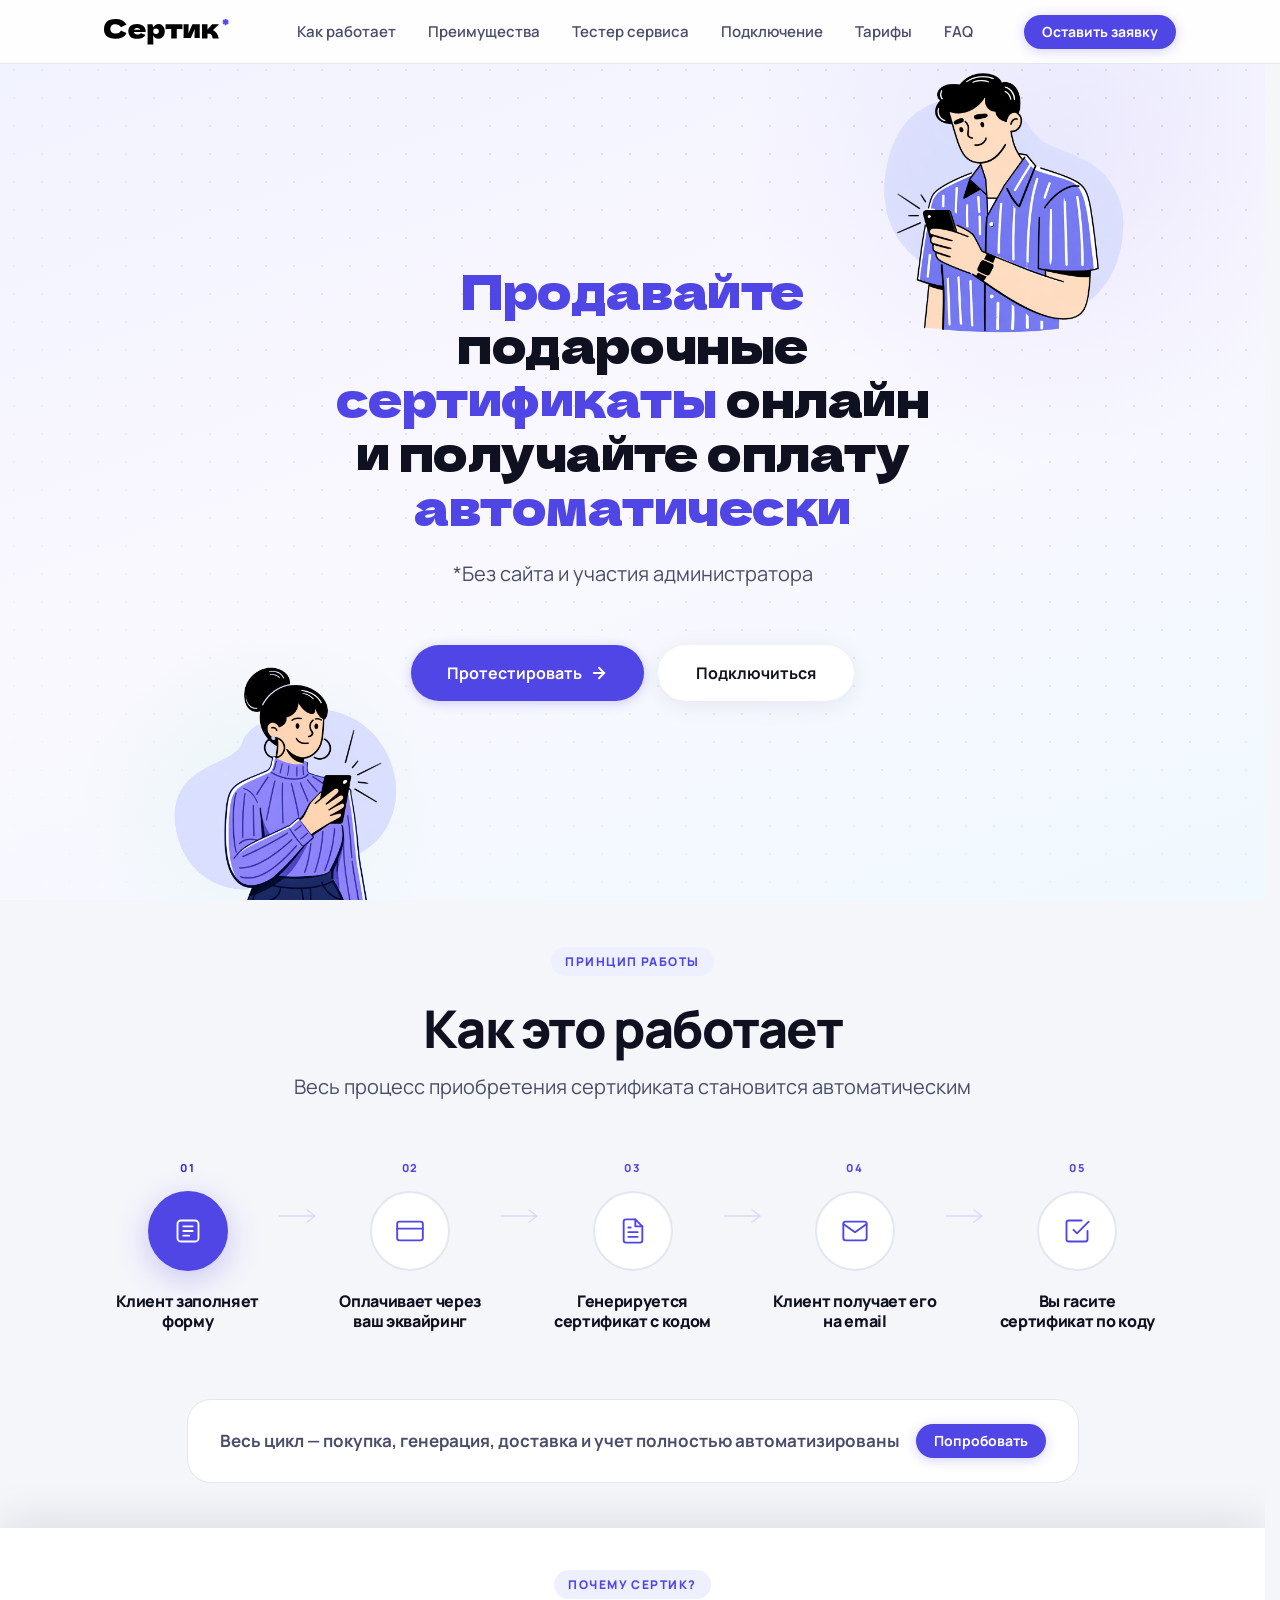
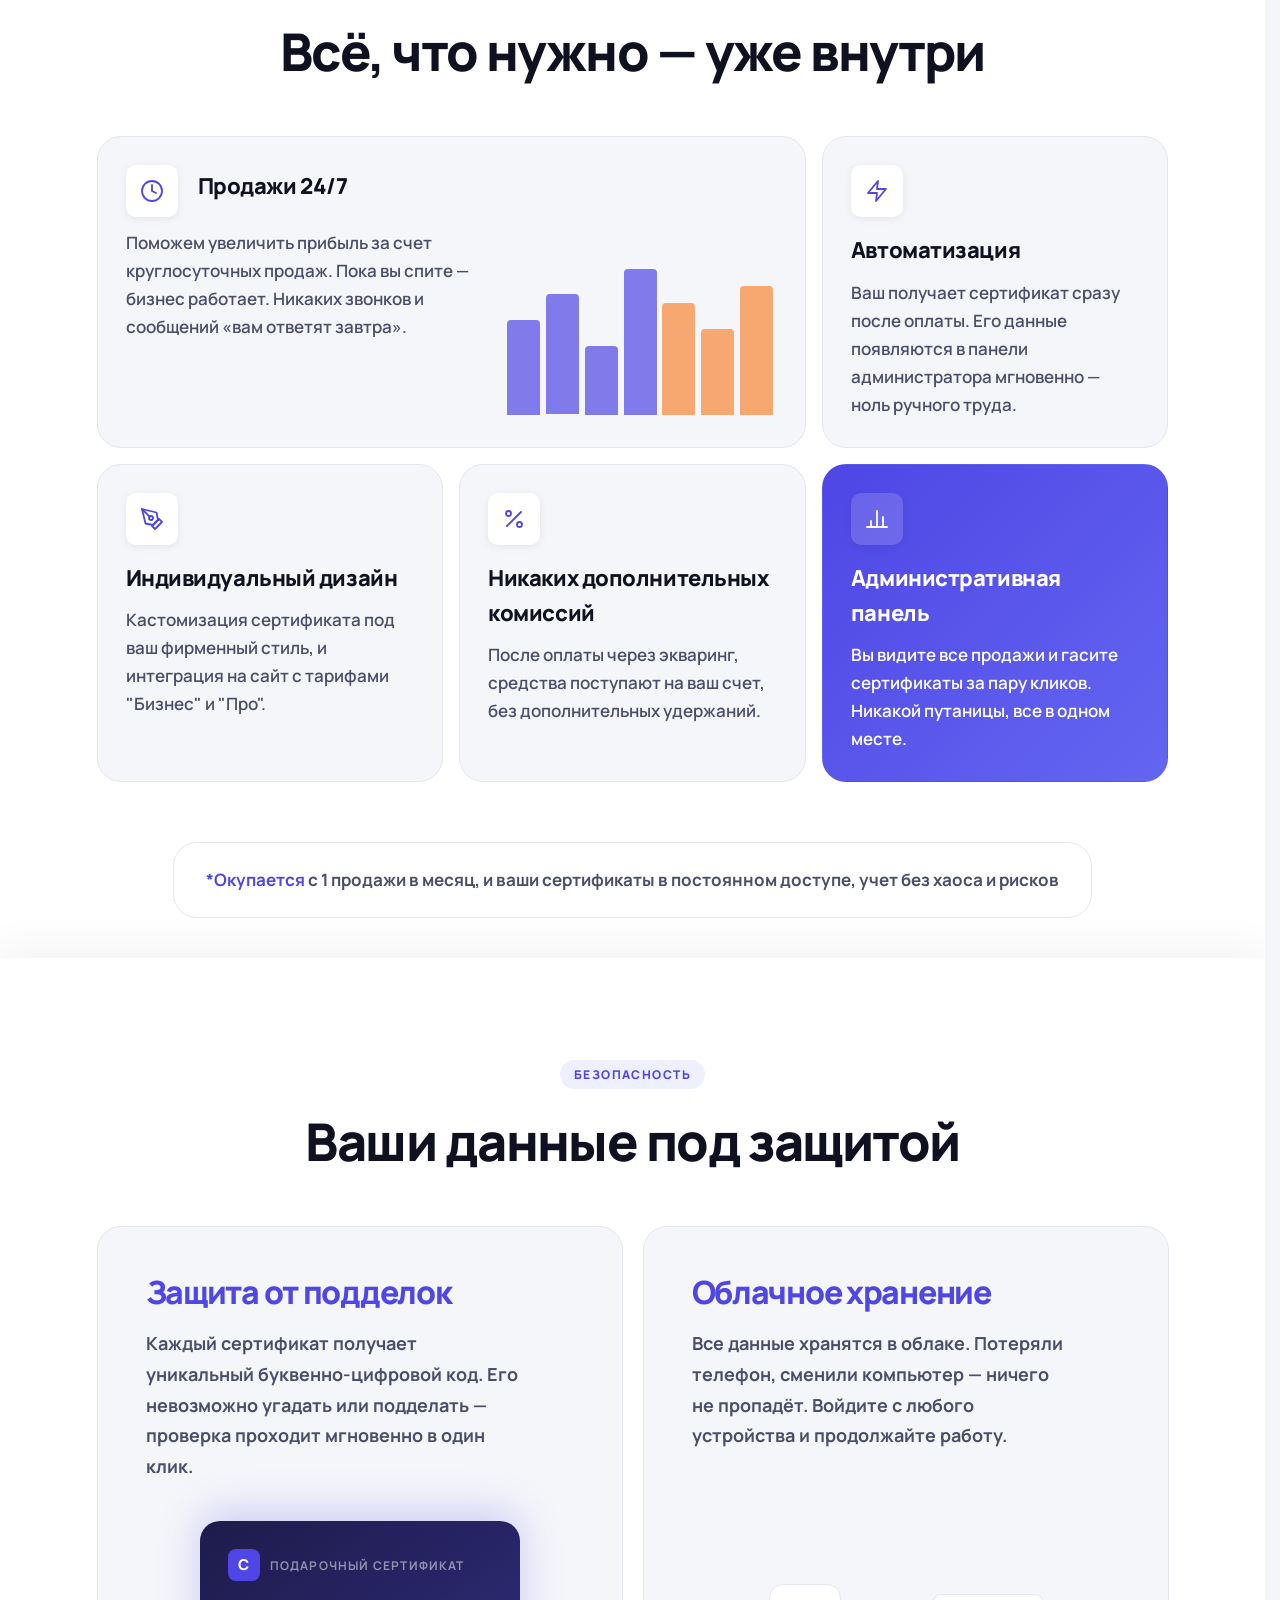
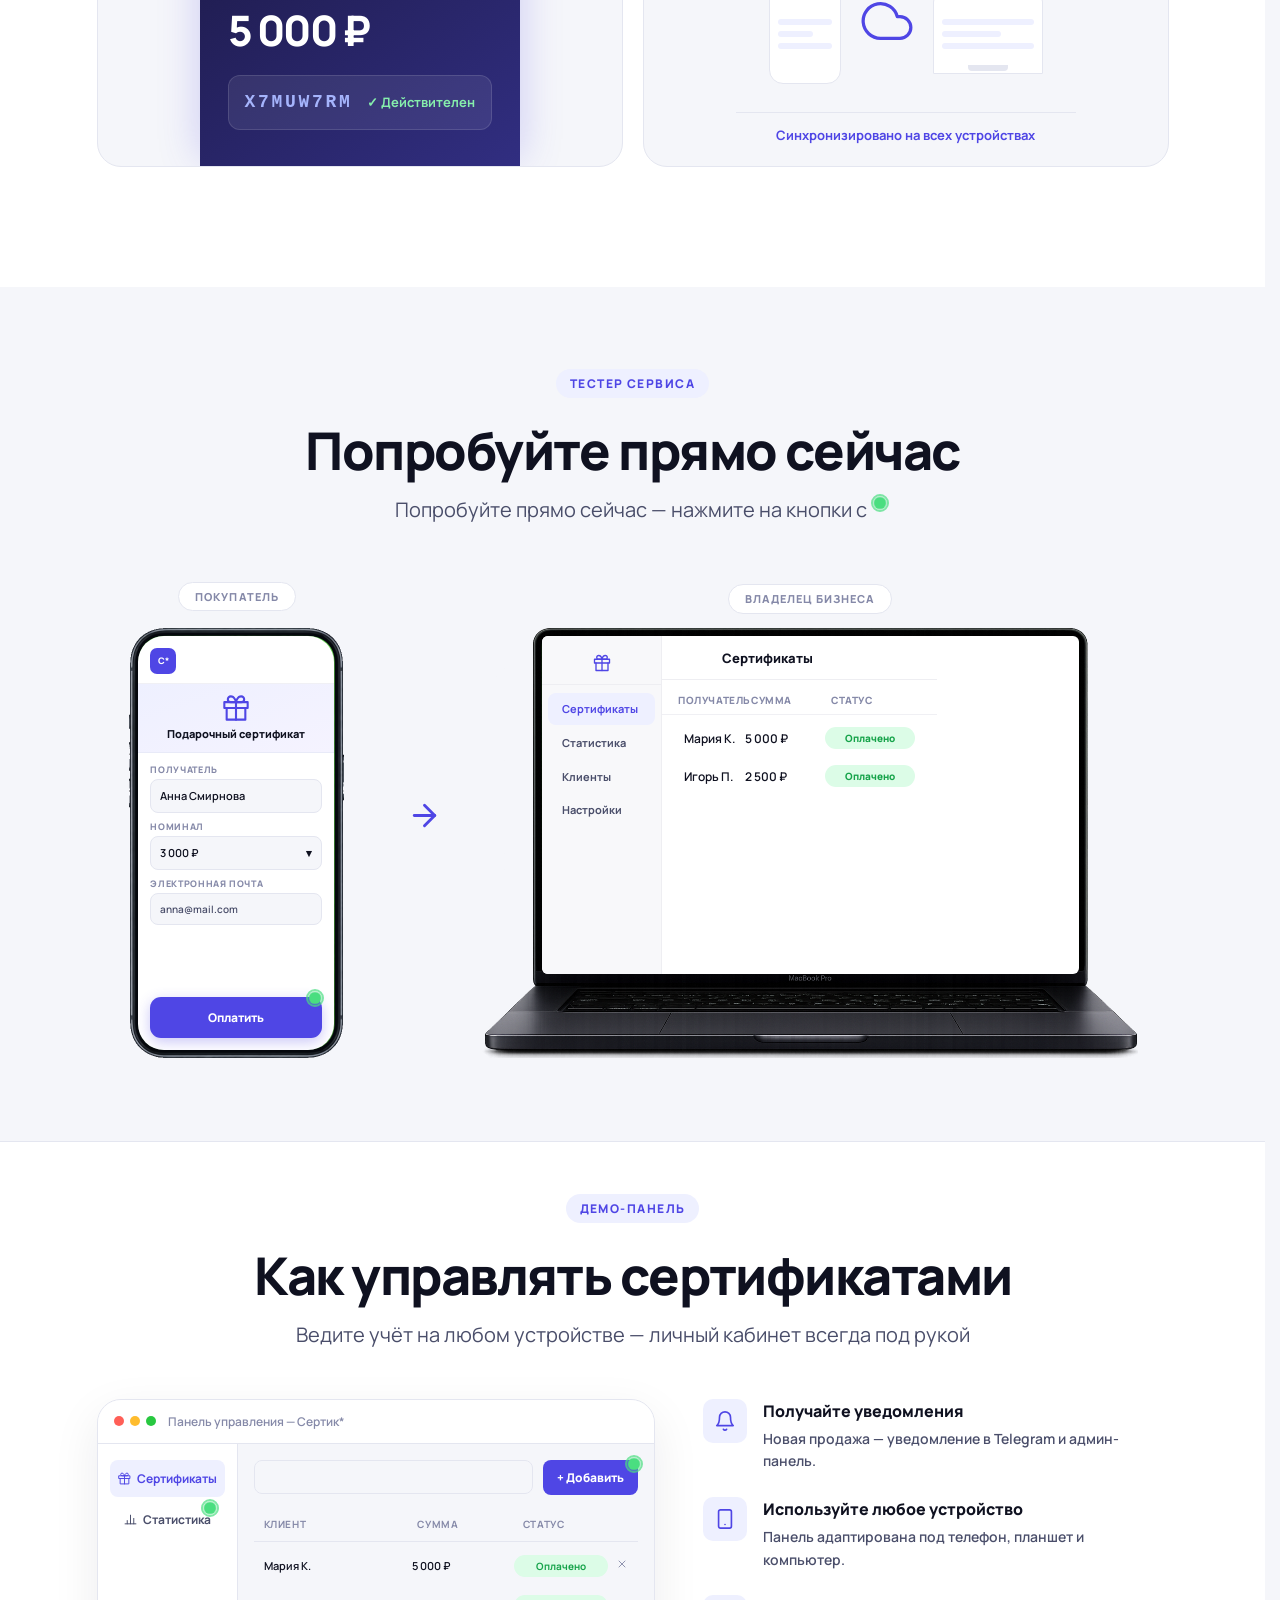
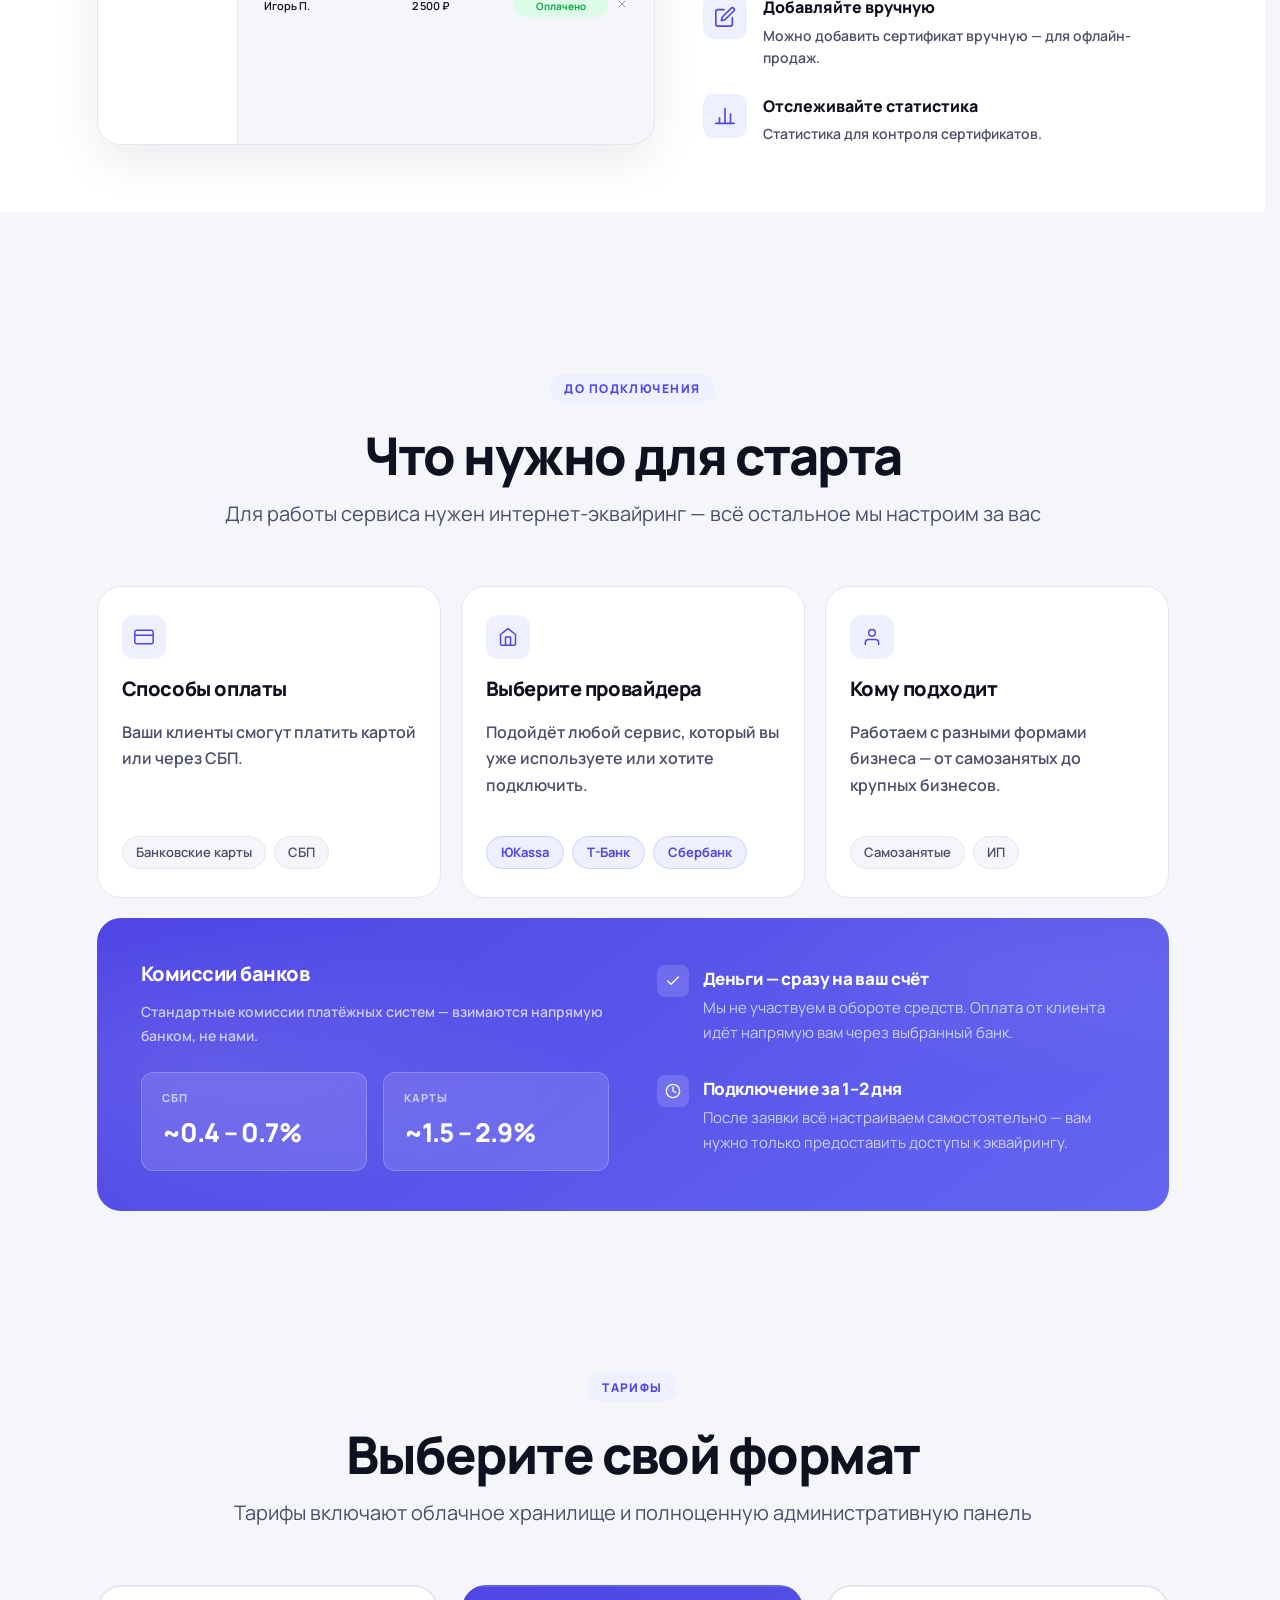
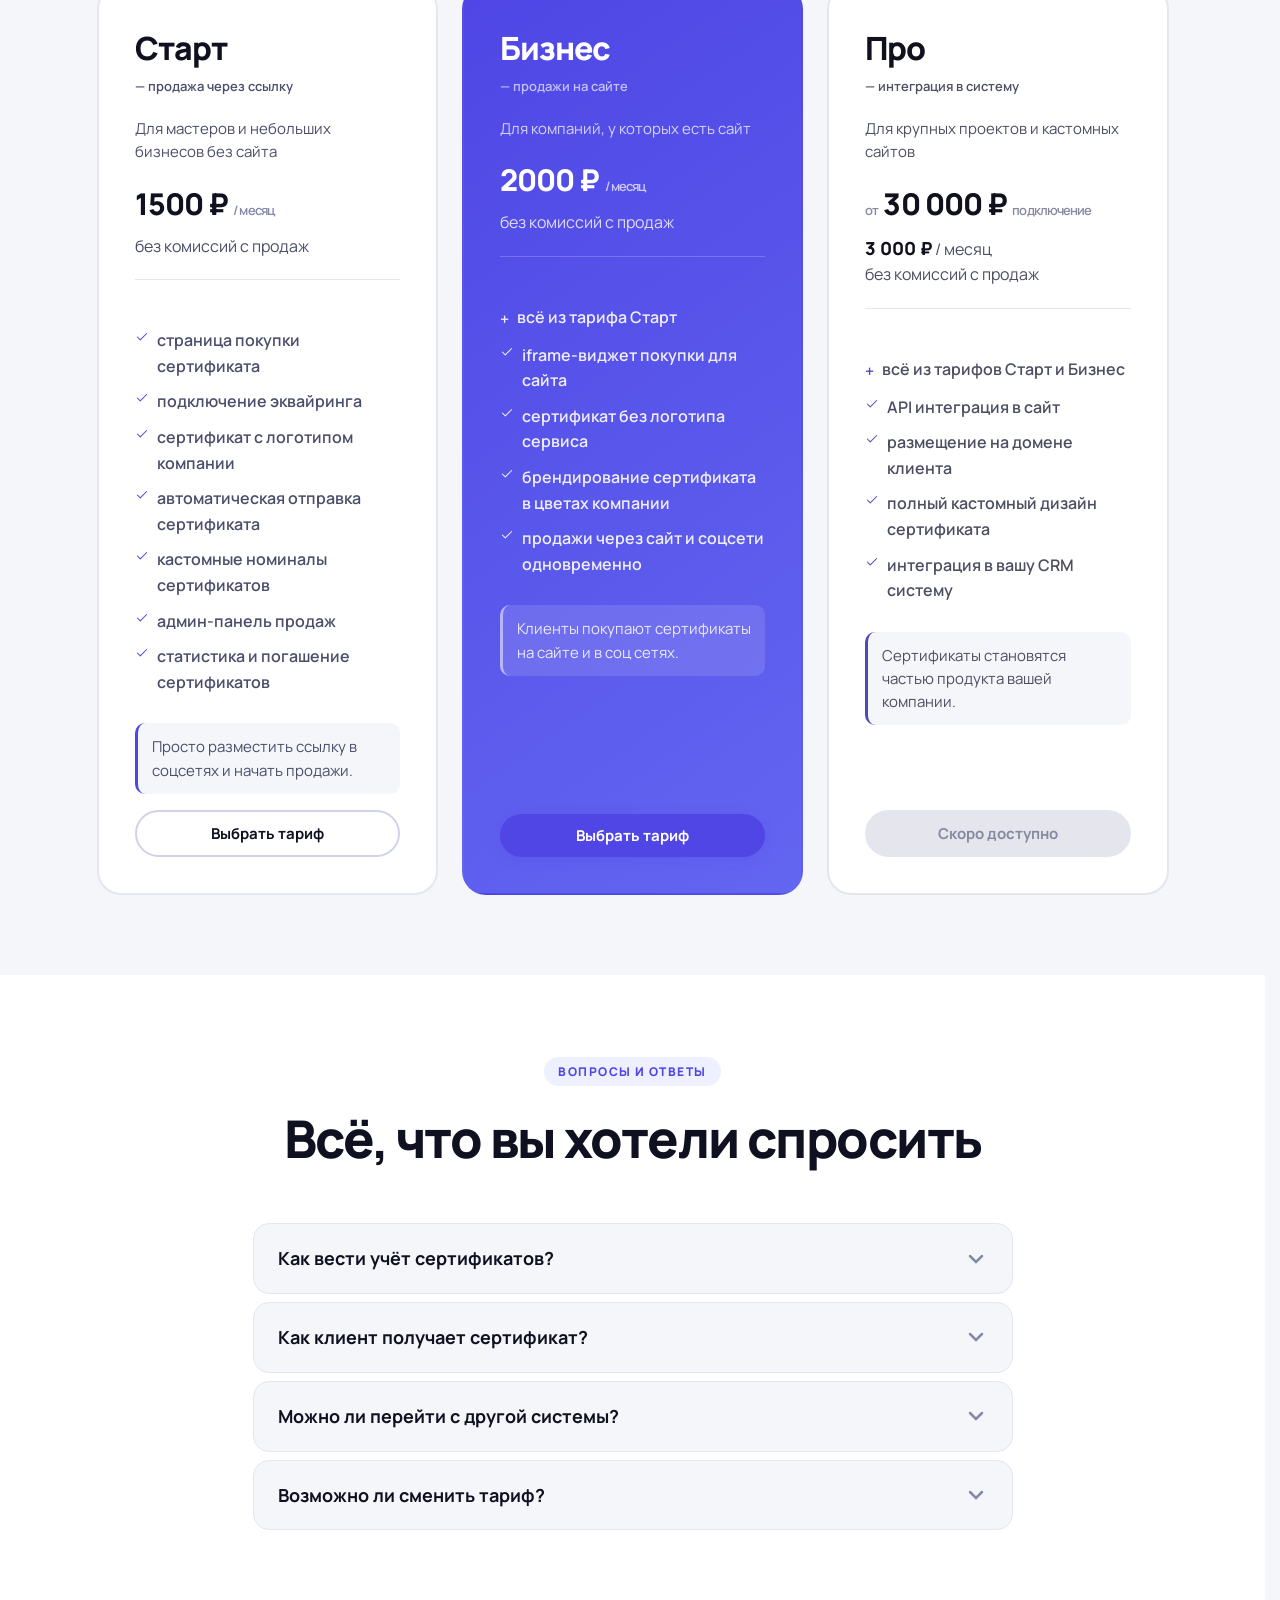
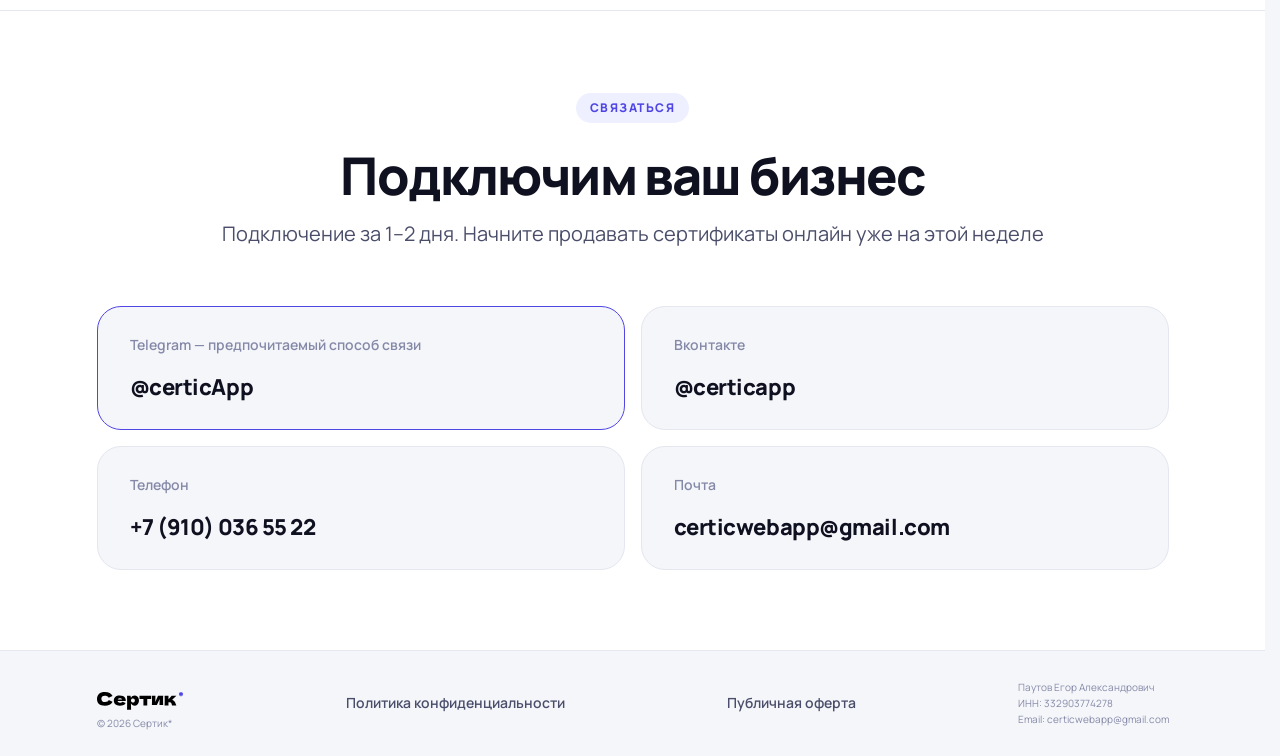
==== index.html @ ab7c72fb "+ how + security +privacy +offer" ====
<!DOCTYPE html>
<html lang="ru">
<head>
  <meta charset="UTF-8" />
  <meta name="viewport" content="width=device-width, initial-scale=1.0" />
  <meta name="apple-mobile-web-app-status-bar-style" content="black-translucent">
  <meta name="apple-mobile-web-app-capable" content="yes">
  <meta name="apple-mobile-web-app-title" content="Certic">
  <link rel="icon" href="./images/favicon.svg" type="image/svg+xml">
  <link rel="preconnect" href="https://fonts.googleapis.com">
  <link rel="apple-touch-icon" href="./images/icon.png">
  <title>Сертик* — подарочные сертификаты для вашего бизнеса</title>
  <link rel="preconnect" href="https://fonts.gstatic.com" crossorigin>
  <link href="https://fonts.googleapis.com/css2?family=Manrope:wght@400;500;600;700;800;900&family=Dela+Gothic+One&display=swap" rel="stylesheet">
  <link rel="stylesheet" href="style.css" />
</head>
<body>

<!-- HEADER -->
<header class="header" id="header">
  <div class="header__inner container">
    <a href="#" class="logo">
      <img src="./images/logo.svg" alt="Сертик*" class="logo__img logo__img--header">
    </a>
    <nav class="nav" id="nav">
      <a href="#how" class="nav__link">Как работает</a>
      <a href="#benefits" class="nav__link">Преимущества</a>
      <a href="#tester" class="nav__link">Тестер сервиса</a>
      <a href="#requirements" class="nav__link">Подключение</a>
      <a href="#pricing" class="nav__link">Тарифы</a>
      <a href="#faq" class="nav__link">FAQ</a>
      <a href="#contacts" class="btn btn--primary btn--sm">Оставить заявку</a>
    </nav>
    <button class="burger" id="burger" aria-label="Меню">
      <span></span><span></span><span></span>
    </button>
  </div>
  <div class="mobile-menu" id="mobileMenu">
     <a href="#how" class="mobile-link">Как работает</a>
    <a href="#benefits" class="mobile-link">Преимущества</a>
    <a href="#tester" class="mobile-link">Тестер сервиса</a>
    <a href="#requirements" class="mobile-link">Подключение</a>
    <a href="#pricing" class="mobile-link">Тарифы</a>
    <a href="#faq" class="mobile-link">FAQ</a>
    <a href="#contacts" class="btn btn--primary mobile-cta">Подключиться</a>
  </div>
</header>

<!-- HERO -->
<section class="hero" id="hero">
  <div class="hero__decor" aria-hidden="true">
    <div class="hd-circle hd-circle--1"></div>
    <div class="hd-circle hd-circle--2"></div>
    <div class="hd-dots"></div>
  </div>

  <!-- CHARACTERS -->
  <div class="hero__chars " aria-hidden="true">
    <!-- M character: top-right -->
    <div class="hchar hchar--m" id="hcharM">
      <img class="hchar__img hchar__img--1" src="./images/m1.svg" alt="" id="hcharM1">
      <img class="hchar__img hchar__img--2" src="./images/m2.svg" alt="" id="hcharM2">
    </div>
    <!-- G character: bottom-left -->
    <div class="hchar hchar--g" id="hcharG">
      <img class="hchar__img hchar__img--1" src="./images/g1.svg" alt="" id="hcharG1">
      <img class="hchar__img hchar__img--2" src="./images/g2.svg" alt="" id="hcharG2">
      

    </div>

  </div>

  <div class="hero__content container">
   <div class="hero__content-main">
     <h1 class="hero__note">
       <span class="hero__note-first">Продавайте </span>подарочные <span class="hero__note-first">сертификаты </span>онлайн и получайте оплату<span class="hero__note-first"> автоматически</span>
     </h1>
     <p class="sh__sub_hero">*Без сайта и участия администратора</p>
   </div>
    <div class="hero__btns">
      <a href="#tester" class="btn btn--primary btn--xl">
        Протестировать
        <svg width="18" height="18" viewBox="0 0 24 24" fill="none" stroke="currentColor" stroke-width="2.5" stroke-linecap="round"><path d="M5 12h14M12 5l7 7-7 7"/></svg>
      </a>
      <a href="#pricing" class="btn btn--ghost btn--xl">Подключиться</a>
    </div>
    </div>
  </div>
</section>


<!-- HOW IT WORKS -->
<section class="how" id="how">
  <div class="container">
    <div class="sh reveal">
      <div class="sh__label">принцип работы</div>
      <h2 class="sh__title">Как это работает</h2>
      <p class="sh__sub">Весь процесс приобретения сертификата становится автоматическим</p>
    </div>

    <div class="how__flow">

      <div class="how__step reveal" data-d="0">
        <div class="how__step-num">01</div>
        <div class="how__step-icon">
          <svg viewBox="0 0 24 24" fill="none" stroke="currentColor" stroke-width="1.6" stroke-linecap="round" stroke-linejoin="round"><rect x="3" y="3" width="18" height="18" rx="3"/><path d="M8 12h8M8 8h8M8 16h5"/></svg>
        </div>
        <div class="how__step-body">
          <h3>Клиент заполняет форму</h3>
          <p></p>
        </div>
      </div>

      <div class="how__arrow" aria-hidden="true">
        <svg viewBox="0 0 40 16" fill="none"><path d="M0 8h36M28 2l8 6-8 6" stroke="currentColor" stroke-width="1.5" stroke-linecap="round" stroke-linejoin="round"/></svg>
      </div>

      <div class="how__step reveal" data-d="80">
        <div class="how__step-num">02</div>
        <div class="how__step-icon">
          <svg viewBox="0 0 24 24" fill="none" stroke="currentColor" stroke-width="1.6" stroke-linecap="round" stroke-linejoin="round"><rect x="1" y="4" width="22" height="16" rx="2"/><line x1="1" y1="10" x2="23" y2="10"/></svg>
        </div>
        <div class="how__step-body">
          <h3>Оплачивает через ваш эквайринг</h3>
          <p></p>
        </div>
      </div>

      <div class="how__arrow" aria-hidden="true">
        <svg viewBox="0 0 40 16" fill="none"><path d="M0 8h36M28 2l8 6-8 6" stroke="currentColor" stroke-width="1.5" stroke-linecap="round" stroke-linejoin="round"/></svg>
      </div>

      <div class="how__step reveal" data-d="160">
        <div class="how__step-num">03</div>
        <div class="how__step-icon">
          <svg viewBox="0 0 24 24" fill="none" stroke="currentColor" stroke-width="1.6" stroke-linecap="round" stroke-linejoin="round"><path d="M14 2H6a2 2 0 0 0-2 2v16a2 2 0 0 0 2 2h12a2 2 0 0 0 2-2V8z"/><polyline points="14 2 14 8 20 8"/><line x1="16" y1="13" x2="8" y2="13"/><line x1="16" y1="17" x2="8" y2="17"/><line x1="10" y1="9" x2="8" y2="9"/></svg>
        </div>
        <div class="how__step-body">
          <h3>Генерируется сертификат с кодом</h3>
          <p></p>
        </div>
      </div>

      <div class="how__arrow" aria-hidden="true">
        <svg viewBox="0 0 40 16" fill="none"><path d="M0 8h36M28 2l8 6-8 6" stroke="currentColor" stroke-width="1.5" stroke-linecap="round" stroke-linejoin="round"/></svg>
      </div>

      <div class="how__step reveal" data-d="240">
        <div class="how__step-num">04</div>
        <div class="how__step-icon">
          <svg viewBox="0 0 24 24" fill="none" stroke="currentColor" stroke-width="1.6" stroke-linecap="round" stroke-linejoin="round"><path d="M4 4h16c1.1 0 2 .9 2 2v12c0 1.1-.9 2-2 2H4c-1.1 0-2-.9-2-2V6c0-1.1.9-2 2-2z"/><polyline points="22,6 12,13 2,6"/></svg>
        </div>
        <div class="how__step-body">
          <h3>Клиент получает его на email</h3>
          <p></p>
        </div>
      </div>

      <div class="how__arrow" aria-hidden="true">
        <svg viewBox="0 0 40 16" fill="none"><path d="M0 8h36M28 2l8 6-8 6" stroke="currentColor" stroke-width="1.5" stroke-linecap="round" stroke-linejoin="round"/></svg>
      </div>

      <div class="how__step reveal" data-d="320">
        <div class="how__step-num">05</div>
        <div class="how__step-icon">
          <svg viewBox="0 0 24 24" fill="none" stroke="currentColor" stroke-width="1.6" stroke-linecap="round" stroke-linejoin="round"><polyline points="9 11 12 14 22 4"/><path d="M21 12v7a2 2 0 0 1-2 2H5a2 2 0 0 1-2-2V5a2 2 0 0 1 2-2h11"/></svg>
        </div>
        <div class="how__step-body">
          <h3>Вы гасите сертификат по коду</h3>
          <p></p>
        </div>
      </div>

    </div>

    <!-- Итоговая строка -->
    <div class="how__result reveal">
      <div class="how__result-inner">
        <span class="how__result-text">Весь цикл — покупка, генерация, доставка и учет полностью автоматизированы</span>
        <a href="#tester" class="btn btn--primary btn--sm">Попробовать</a>
      </div>
    </div>

  </div>
</section>

<!-- BENEFITS -->
<section class="benefits" id="benefits">
  <div class="container">
    <div class="sh reveal">
      <div class="sh__label">почему сертик?</div>
      <h2 class="sh__title">Всё, что нужно — уже внутри</h2>
    </div>
    <div class="bento">

      <div class="bcard bcard--lg reveal" data-d="0">
        <div class="bcard__lg-left">
          <div class="bcard__lg-header">
            <div class="bcard__tag"><svg xmlns="http://www.w3.org/2000/svg" viewBox="0 0 24 24" fill="none" stroke="currentColor" stroke-width="1.8" stroke-linecap="round" stroke-linejoin="round" ><circle cx="12" cy="12" r="10"/><polyline points="12 6 12 12 16 14"/></svg></div>
            <h3>Продажи 24/7</h3>
          </div>
          <p>Поможем увеличить прибыль за счет круглосуточных продаж. Пока вы спите — бизнес работает. Никаких звонков и сообщений «вам ответят завтра».</p>
        </div>
        <div class="bcard__visual">
          <div class="chart-bars">
            <div class="cb" style="--h:55%"></div>
            <div class="cb" style="--h:70%"></div>
            <div class="cb" style="--h:40%"></div>
            <div class="cb" style="--h:85%"></div>
            <div class="cb cb--night" style="--h:65%"></div>
            <div class="cb cb--night" style="--h:50%"></div>
            <div class="cb cb--night" style="--h:75%"></div>
          </div>
        </div>
      </div>

      <div class="bcard reveal" data-d="80">
        <div class="bcard__tag"><svg xmlns="http://www.w3.org/2000/svg" viewBox="0 0 24 24" fill="none" stroke="currentColor" stroke-width="1.8" stroke-linecap="round" stroke-linejoin="round" ><polygon points="13 2 3 14 12 14 11 22 21 10 12 10 13 2"/></svg></div>
        <h3>Автоматизация</h3>
        <p>Ваш получает сертификат сразу после оплаты. Его данные появляются в панели администратора мгновенно — ноль ручного труда.</p>
      </div>

      <div class="bcard reveal" data-d="160">
        <div class="bcard__tag"><svg xmlns="http://www.w3.org/2000/svg" viewBox="0 0 24 24" fill="none" stroke="currentColor" stroke-width="1.8" stroke-linecap="round" stroke-linejoin="round" ><path d="M12 19l7-7 3 3-7 7-3-3z"/><path d="M18 13l-1.5-7.5L2 2l3.5 14.5L13 18l5-5z"/><path d="M2 2l7.586 7.586"/><circle cx="11" cy="11" r="2"/></svg></div>
        <h3>Индивидуальный дизайн</h3>
        <p>Кастомизация сертификата под ваш фирменный стиль, и интеграция на сайт с тарифами "Бизнес" и "Про".</p>
      </div>

      <div class="bcard reveal" data-d="240">
        <div class="bcard__tag"><svg xmlns="http://www.w3.org/2000/svg" viewBox="0 0 24 24" fill="none" stroke="currentColor" stroke-width="1.8" stroke-linecap="round" stroke-linejoin="round"><line x1="19" y1="5" x2="5" y2="19"/><circle cx="6.5" cy="6.5" r="2.5"/><circle cx="17.5" cy="17.5" r="2.5"/></svg></div>
        <h3>Никаких дополнительных комиссий</h3>
        <p> После оплаты через экваринг, средства поступают на ваш счет, без дополнительных удержаний.</p>
      </div>

      <div class="bcard bcard--accent reveal" data-d="320">
        <div class="bcard__tag"><svg xmlns="http://www.w3.org/2000/svg" viewBox="0 0 24 24" fill="none" stroke="currentColor" stroke-width="1.8" stroke-linecap="round" stroke-linejoin="round" ><line x1="18" y1="20" x2="18" y2="10"/><line x1="12" y1="20" x2="12" y2="4"/><line x1="6" y1="20" x2="6" y2="14"/><line x1="2" y1="20" x2="22" y2="20"/></svg></div>
        <h3>Административная панель</h3>
        <p class="bcard__tag_last">Вы видите все продажи и гасите сертификаты за пару кликов. Никакой путаницы, все в одном месте.</p>
      </div>

    </div>
    <div class="how__result reveal">
    <div class="how__result-inner">
    <p class="how__result-text"> <span class="hero__note-first">*Окупается</span> с 1 продажи в месяц, и ваши сертификаты в постоянном доступе, учет без хаоса и рисков</p>
      </div>

      </div>
  </div>
</section>


<!-- SECURITY -->
<section class="security" id="security">
  <div class="container">

    <div class="sh reveal">
      <div class="sh__label">безопасность</div>
      <h2 class="sh__title">Ваши данные под защитой</h2>
    </div>

    <div class="sec__split">

      <div class="sec__panel reveal" data-d="0">
        <div class="sec__panel-text">
          <h3 class="sec__panel-title"><span class="hero__note-first">Защита от подделок</span></h3>
          <p class="sec__panel-desc">Каждый сертификат получает уникальный буквенно-цифровой код. Его невозможно угадать или подделать — проверка проходит мгновенно в один клик.</p>
        </div>
        <div class="sec__panel-visual">
          <div class="sec__cert-mockup">
            <div class="sec__cert-top">
              <div class="sec__cert-logo">С</div>
              <span class="sec__cert-label">Подарочный сертификат</span>
            </div>
            <div class="sec__cert-amount">5 000 ₽</div>
            <div class="sec__cert-code-row">
              <span class="sec__cert-code" id="certCodeDisplay">X7MUW7RM</span>
              <span class="sec__cert-valid">✓ Действителен</span>
            </div>
            
          </div>
        </div>
      </div>

      <div class="sec__panel reveal" data-d="120">
        <div class="sec__panel-text">
          <h3 class="sec__panel-title"><span class="hero__note-first">Облачное хранение</span></h3>
          <p class="sec__panel-desc">Все данные хранятся в облаке. Потеряли телефон, сменили компьютер — ничего не пропадёт. Войдите с любого устройства и продолжайте работу.</p>
        </div>
        <div class="sec__panel-visual">
          <div class="sec__cloud-mockup">
            <div class="sec__cloud-devices">
              <div class="sec__device sec__device--phone">
                <div class="sec__device-screen">
                  <div class="sec__device-row"></div>
                  <div class="sec__device-row sec__device-row--short"></div>
                  <div class="sec__device-row"></div>
                </div>
              </div>
              <div class="sec__cloud-center">
                <svg class="sec__cloud-icon" viewBox="0 0 24 24" fill="none" stroke="currentColor" stroke-width="1.5" stroke-linecap="round" stroke-linejoin="round"><path d="M18 10h-1.26A8 8 0 1 0 9 20h9a5 5 0 0 0 0-10z"/></svg>
                <div class="sec__cloud-sync-dot"></div>
                <div class="sec__cloud-sync-dot" style="animation-delay:.4s"></div>
                <div class="sec__cloud-sync-dot" style="animation-delay:.8s"></div>
              </div>
              <div class="sec__device sec__device--mac">
                <div class="sec__device-screen">
                  <div class="sec__device-row"></div>
                  <div class="sec__device-row sec__device-row--short"></div>
                  <div class="sec__device-row"></div>
                </div>
                <div class="sec__device-stand"></div>
              </div>
            </div>
            <div class="sec__cloud-label">Синхронизировано на всех устройствах</div>
          </div>
        </div>
      </div>

    </div>
  </div>
</section>

<!-- TESTER -->
<section class="tester" id="tester">
  <div class="container">
    <div class="sh reveal">
      <div class="sh__label">тестер сервиса</div>
      <h2 class="sh__title">Попробуйте прямо сейчас</h2>
      <p class="sh__sub">Попробуйте прямо сейчас — нажмите на кнопки с&nbsp;<span class="sh__hotspot-demo"><span class="hotspot hotspot--inline"></span></span></p>
      
    </div>

    <div class="tester__devices" id="testerDevices">

      <!-- ══════════════════════════════════════
           iPhone: 440x872 PNG, transparent bg
           Screen: left=5.24% top=2.53% w=89.07% h=94.83%
           ══════════════════════════════════════ -->
      <div class="td td--iphone reveal">

        <div class="td__label">Покупатель</div>

        <!-- iPhone mockup: image + screen overlay -->
        <div class="phone-wrap">
          <img src="./images/iphone.png" class="phone-img" alt="iPhone" draggable="false">
          <div class="phone-screen">

            <!-- iOS notification INSIDE screen (slides down from top) -->
            <div class="ios-notif" id="iosNotif">
              <div class="ios-notif__app-icon">С*</div>
              <div class="ios-notif__text">
                <strong>Сертик*</strong>
                <span>Ваш сертификат готов</span>
              </div>
            </div>

            <!-- Form state -->
            <div id="iphForm">
              <div class="iph-header">
                  <div class="ios-notif__app-icon">С*</div>

              </div>
              <div class="iph-cert-preview">
                <div class="iph-cert-icon"><svg xmlns="http://www.w3.org/2000/svg" viewBox="0 0 24 24" fill="none" stroke="currentColor" stroke-width="1.8" stroke-linecap="round" stroke-linejoin="round" ><polyline points="20 12 20 22 4 22 4 12"/><rect x="2" y="7" width="20" height="5"/><line x1="12" y1="22" x2="12" y2="7"/><path d="M12 7H7.5a2.5 2.5 0 0 1 0-5C11 2 12 7 12 7z"/><path d="M12 7h4.5a2.5 2.5 0 0 0 0-5C13 2 12 7 12 7z"/></svg></div>
                <div class="iph-cert-label">Подарочный сертификат</div>
              </div>
              <div class="iph-form" style="position:relative">
                <div class="hotspot" id="hsPhone"></div>
                <div class="iph-field">
                  <div class="iph-flabel">Получатель</div>
                  <div class="iph-finput">Анна Смирнова</div>
                </div>
                <div class="iph-field">
                  <div class="iph-flabel">Номинал</div>
                  <div class="iph-finput iph-sel">3 000 ₽ <span>▾</span></div>
                </div>
                <div class="iph-field">
                  <div class="iph-flabel">Электронная почта</div>
                  <div class="iph-finput iph-msg">anna@mail.com</a></div>
                </div>
                <button class="iph-btn" id="buyBtn">Оплатить</button>
              </div>
            </div>
            <!-- Success state -->
            <div id="iphSuccess" class="iph-success">
<div class="iph-s-title">Сертификат оформлен!</div>
              <div class="iph-s-sub">Ссылка на оплату отправлена на почту</div>
              <div class="iph-s-cert">
                <div class="iph-s-cert-name">Ваш логотип</div>
                <div class="iph-s-cert-sum">3 000 ₽</div>
                <div class="iph-s-cert-type">Подарочный сертификат</div>
              </div>
            </div>
          </div>
        </div>

      </div><!-- /td--iphone -->

      <!-- Arrow connector -->
      <div class="tester__connector" aria-hidden="true">
        <div class="tc-head"><svg xmlns="http://www.w3.org/2000/svg" viewBox="0 0 24 24" fill="none" stroke="currentColor" stroke-width="1.8" stroke-linecap="round" stroke-linejoin="round" ><line x1="5" y1="12" x2="19" y2="12"/><polyline points="12 5 19 12 12 19"/></svg></div>
      </div>

      <!-- ══════════════════════════════════════
           MacBook: 1301x854 PNG, transparent bg
           Screen: left=9.15% top=1.99% w=81.85% h=76.55%
           Shown full width, centered
           ══════════════════════════════════════ -->
      <div class="td td--mac reveal" data-d="100">
        <div class="td__label">Владелец бизнеса</div>

        <div class="mac-wrap">
          <img src="./images/macbook.png" class="mac-img" alt="MacBook" draggable="false">
          <div class="mac-screen">
            <div class="mac-ui">
              <div class="mac-sidebar">
                <div class="mac-sb-logo"><svg xmlns="http://www.w3.org/2000/svg" viewBox="0 0 24 24" fill="none" stroke="currentColor" stroke-width="1.8" stroke-linecap="round" stroke-linejoin="round" ><polyline points="20 12 20 22 4 22 4 12"/><rect x="2" y="7" width="20" height="5"/><line x1="12" y1="22" x2="12" y2="7"/><path d="M12 7H7.5a2.5 2.5 0 0 1 0-5C11 2 12 7 12 7z"/><path d="M12 7h4.5a2.5 2.5 0 0 0 0-5C13 2 12 7 12 7z"/></svg></div>
                <div class="mac-sb-link active">Сертификаты</div>
                <div class="mac-sb-link">Статистика</div>
                <div class="mac-sb-link">Клиенты</div>
                <div class="mac-sb-link">Настройки</div>
              </div>
              <div class="mac-body" style="position:relative">
                <div class="mac-body-head">
                  <span>Сертификаты</span>
                  <div class="mac-new-badge" id="macBadge">Новый!</div>
                </div>
                <div class="mac-tbl">
                  <div class="mac-tbl-head"><span>Получатель</span><span>Сумма</span><span>Статус</span></div>
                  <div class="mac-tbl-row"><span>Мария К.</span><span>5 000 ₽</span><span class="mst mst--paid">Оплачено</span></div>
                  <div class="mac-tbl-row"><span>Игорь П.</span><span>2 500 ₽</span><span class="mst mst--paid">Оплачено</span></div>
                  <div class="mac-tbl-row mac-tbl-row--new" id="macNewRow">
                    <span>Анна С.</span>
                    <span>3 000 ₽</span>
                    <span class="mst mst--pending" id="macNewStatus">Ожидает оплаты</span>
                  </div>
                </div>
              </div>
            </div>
          </div>
        </div>

      </div><!-- /td--mac -->

    </div><!-- /tester__devices -->

    <div class="tester__hint" id="testerHint" style="display:none"></div>
    <div class="tester__reset" id="testerReset">
      <button class="btn btn--outline" id="resetBtn">↺ Попробовать снова</button>
    </div>
  </div>

  <!-- Admin demo -->
  <div class="ademo">
    <div class="container">
      <div class="sh reveal" style="margin-bottom:48px">
        <div class="sh__label">демо-панель</div>
        <h2 class="sh__title">Как управлять сертификатами</h2>
        <p class="sh__sub">Ведите учёт на любом устройстве — личный кабинет всегда под рукой</p>
      </div>
      <div class="ademo__layout reveal">
        <div class="ademo__screen" id="ademoScreen">
          <div class="ademo__win">
            <div class="ademo__win-bar">
              <div class="ademo__dots"><span></span><span></span><span></span></div>
              <span>Панель управления — Сертик*</span>
            </div>
            <div class="ademo__win-body">
              <div class="ademo__sidebar">
                <div class="ademo__sb-item active" data-tab="certs"><svg xmlns="http://www.w3.org/2000/svg" viewBox="0 0 24 24" fill="none" stroke="currentColor" stroke-width="1.8" stroke-linecap="round" stroke-linejoin="round" ><polyline points="20 12 20 22 4 22 4 12"/><rect x="2" y="7" width="20" height="5"/><line x1="12" y1="22" x2="12" y2="7"/><path d="M12 7H7.5a2.5 2.5 0 0 1 0-5C11 2 12 7 12 7z"/><path d="M12 7h4.5a2.5 2.5 0 0 0 0-5C13 2 12 7 12 7z"/></svg> Сертификаты</div>

                <div class="ademo__sb-item" data-tab="analytics" style="position:relative">
                  <div class="hotspot hotspot--tab" id="hsAnalytics"></div>
                  <svg xmlns="http://www.w3.org/2000/svg" viewBox="0 0 24 24" fill="none" stroke="currentColor" stroke-width="1.8" stroke-linecap="round" stroke-linejoin="round" ><line x1="18" y1="20" x2="18" y2="10"/><line x1="12" y1="20" x2="12" y2="4"/><line x1="6" y1="20" x2="6" y2="14"/><line x1="2" y1="20" x2="22" y2="20"/></svg> Статистика
                </div>
                
              </div>
              <!-- Сертификаты -->
              <div class="ademo__main" id="tabCerts">
                <div class="ademo__toolbar">
                  <div class="ademo__search"></div>
                  <div style="position:relative;display:inline-block">
                    <div class="hotspot hotspot--ademo" id="hsAdemo"></div>
                    <button class="ademo__add" id="ademoAddBtn">+ Добавить</button>
                  </div>
                </div>
                <div class="ademo__list" id="ademoList">
                  <div class="ademo__row ademo__row--head"><span>Клиент</span><span>Сумма</span><span>Статус</span><span></span></div>
                  <div class="ademo__row"><span>Мария К.</span><span>5 000 ₽</span><span class="ast ast--paid">Оплачено</span><span class="ademo__close-btn"><svg xmlns="http://www.w3.org/2000/svg" viewBox="0 0 24 24" fill="none" stroke="currentColor" stroke-width="1.8" stroke-linecap="round" stroke-linejoin="round" width="12" height="12"><line x1="18" y1="6" x2="6" y2="18"/><line x1="6" y1="6" x2="18" y2="18"/></svg></span></div>
                  <div class="ademo__row"><span>Игорь П.</span><span>2 500 ₽</span><span class="ast ast--paid">Оплачено</span><span class="ademo__close-btn"><svg xmlns="http://www.w3.org/2000/svg" viewBox="0 0 24 24" fill="none" stroke="currentColor" stroke-width="1.8" stroke-linecap="round" stroke-linejoin="round" width="12" height="12"><line x1="18" y1="6" x2="6" y2="18"/><line x1="6" y1="6" x2="18" y2="18"/></svg></span></div>
                </div>
              </div>
              <!-- Статистика -->
              <div class="ademo__main ademo__main--hidden" id="tabAnalytics">
                <div class="ada__section-title">Общая картина</div>
                <div class="ada__stats">
                  <div class="ada__stat ada__stat--green">
                    <div class="ada__stat-label">Всего сертификатов</div>
                    <div class="ada__stat-val">12</div>
                    <div class="ada__stat-sub">за всё время</div>
                  </div>
                  <div class="ada__stat ada__stat--blue">
                    <div class="ada__stat-label">Активные (оплачены)</div>
                    <div class="ada__stat-val">10</div>
                    <div class="ada__stat-sub">40 500 ₽</div>
                  </div>
                  <div class="ada__stat ada__stat--purple">
                    <div class="ada__stat-label">Использованы</div>
                    <div class="ada__stat-val">2</div>
                    <div class="ada__stat-sub">13 000 ₽</div>
                  </div>
                  <div class="ada__stat ada__stat--orange">
                    <div class="ada__stat-label">Ожидают оплаты</div>
                    <div class="ada__stat-val">0</div>
                    <div class="ada__stat-sub">незавершённые заказы</div>
                  </div>
                </div>
              </div>
            </div>
          </div>
        </div>
        <div class="ademo__features">
          <div class="af-item reveal" data-d="0">
            <div class="af-icon"><svg xmlns="http://www.w3.org/2000/svg" viewBox="0 0 24 24" fill="none" stroke="currentColor" stroke-width="1.8" stroke-linecap="round" stroke-linejoin="round" ><path d="M18 8A6 6 0 0 0 6 8c0 7-3 9-3 9h18s-3-2-3-9"/><path d="M13.73 21a2 2 0 0 1-3.46 0"/></svg></div>
            <div class="af-text">
              <strong>Получайте уведомления</strong>
              <p>Новая продажа — уведомление в Telegram и админ-панель.</p>
            </div>
          </div>
          <div class="af-item reveal" data-d="80">
            <div class="af-icon"><svg xmlns="http://www.w3.org/2000/svg" viewBox="0 0 24 24" fill="none" stroke="currentColor" stroke-width="1.8" stroke-linecap="round" stroke-linejoin="round" ><rect x="5" y="2" width="14" height="20" rx="2" ry="2"/><line x1="12" y1="18" x2="12.01" y2="18"/></svg></div>
            <div class="af-text">
              <strong>Используйте любое устройство</strong>
              <p>Панель адаптирована под телефон, планшет и компьютер.</p>
            </div>
          </div>
          <div class="af-item reveal" data-d="160">
            <div class="af-icon"><svg xmlns="http://www.w3.org/2000/svg" viewBox="0 0 24 24" fill="none" stroke="currentColor" stroke-width="1.8" stroke-linecap="round" stroke-linejoin="round" ><path d="M11 4H4a2 2 0 0 0-2 2v14a2 2 0 0 0 2 2h14a2 2 0 0 0 2-2v-7"/><path d="M18.5 2.5a2.121 2.121 0 0 1 3 3L12 15l-4 1 1-4 9.5-9.5z"/></svg></div>
            <div class="af-text">
              <strong>Добавляйте вручную</strong>
              <p>Можно добавить сертификат вручную — для офлайн-продаж.</p>
            </div>
          </div>
            <div class="af-item reveal" data-d="220">
            <div class="af-icon"><svg xmlns="http://www.w3.org/2000/svg" viewBox="0 0 24 24" fill="none" stroke="currentColor" stroke-width="1.8" stroke-linecap="round" stroke-linejoin="round" ><line x1="18" y1="20" x2="18" y2="10"/><line x1="12" y1="20" x2="12" y2="4"/><line x1="6" y1="20" x2="6" y2="14"/><line x1="2" y1="20" x2="22" y2="20"/></svg></div>
            <div class="af-text">
              <strong>Отслеживайте статистика</strong>
              <p>Статистика для контроля сертификатов.</p>
            </div>
          </div>
        </div>
      </div>
    </div>
  </div>
</section>

<!-- FAQ -->



<!-- REQUIREMENTS -->
<section class="requirements" id="requirements">
  <div class="container">
    <div class="sh reveal">
      <div class="sh__label">до подключения</div>
      <h2 class="sh__title">Что нужно для старта</h2>
      <p class="sh__sub">Для работы сервиса нужен интернет-эквайринг — всё остальное мы настроим за вас</p>
    </div>

    <div class="req__grid">

      <div class="req__card reveal" data-d="0">
        <div class="req__card-icon">
          <svg xmlns="http://www.w3.org/2000/svg" viewBox="0 0 24 24" fill="none" stroke="currentColor" stroke-width="1.8" stroke-linecap="round" stroke-linejoin="round"><rect x="1" y="4" width="22" height="16" rx="2" ry="2"/><line x1="1" y1="10" x2="23" y2="10"/></svg>
        </div>
        <h3>Способы оплаты</h3>
        <p>Ваши клиенты смогут платить картой или через СБП.</p>
        <div class="req__tags">
          <span class="req__tag">Банковские карты</span>
          <span class="req__tag">СБП</span>
        </div>
      </div>

      <div class="req__card reveal" data-d="80">
        <div class="req__card-icon">
          <svg xmlns="http://www.w3.org/2000/svg" viewBox="0 0 24 24" fill="none" stroke="currentColor" stroke-width="1.8" stroke-linecap="round" stroke-linejoin="round"><path d="M3 9l9-7 9 7v11a2 2 0 0 1-2 2H5a2 2 0 0 1-2-2z"/><polyline points="9 22 9 12 15 12 15 22"/></svg>
        </div>
        <h3>Выберите провайдера</h3>
        <p>Подойдёт любой сервис, который вы уже используете или хотите подключить.</p>
        <div class="req__providers">
          <span class="req__provider">ЮKassa</span>
          <span class="req__provider">Т-Банк</span>
          <span class="req__provider">Сбербанк</span>
        </div>
      </div>

      <div class="req__card reveal" data-d="160">
        <div class="req__card-icon">
          <svg xmlns="http://www.w3.org/2000/svg" viewBox="0 0 24 24" fill="none" stroke="currentColor" stroke-width="1.8" stroke-linecap="round" stroke-linejoin="round"><path d="M20 21v-2a4 4 0 0 0-4-4H8a4 4 0 0 0-4 4v2"/><circle cx="12" cy="7" r="4"/></svg>
        </div>
        <h3>Кому подходит</h3>
        <p>Работаем с разными формами бизнеса — от самозанятых до крупных бизнесов.</p>
        <div class="req__tags">
          <span class="req__tag">Самозанятые</span>
          <span class="req__tag">ИП</span>
        </div>
      </div>

    </div>

    <div class="req__wide reveal" data-d="80">
      <div class="req__wide-left">
        <h3>Комиссии банков</h3>
        <p>Стандартные комиссии платёжных систем — взимаются напрямую банком, не нами.</p>
        <div class="req__commission-row">
          <div class="req__commission">
            <span class="req__commission-label">СБП</span>
            <span class="req__commission-value">~0.4 – 0.7%</span>
          </div>
          <div class="req__commission">
            <span class="req__commission-label">Карты</span>
            <span class="req__commission-value">~1.5 – 2.9%</span>
          </div>
        </div>
      </div>
      <div class="req__wide-right">
        <div class="req__highlight">
          <div class="req__highlight-icon">
            <svg xmlns="http://www.w3.org/2000/svg" viewBox="0 0 24 24" fill="none" stroke="currentColor" stroke-width="2" stroke-linecap="round" stroke-linejoin="round"><polyline points="20 6 9 17 4 12"/></svg>
          </div>
          <div>
            <strong>Деньги — сразу на ваш счёт</strong>
            <p>Мы не участвуем в обороте средств. Оплата от клиента идёт напрямую вам через выбранный банк.</p>
          </div>
        </div>
        <div class="req__highlight">
          <div class="req__highlight-icon">
            <svg xmlns="http://www.w3.org/2000/svg" viewBox="0 0 24 24" fill="none" stroke="currentColor" stroke-width="2" stroke-linecap="round" stroke-linejoin="round"><circle cx="12" cy="12" r="10"/><polyline points="12 6 12 12 16 14"/></svg>
          </div>
          <div>
            <strong>Подключение за 1–2 дня</strong>
            <p>После заявки всё настраиваем самостоятельно — вам нужно только предоставить доступы к эквайрингу.</p>
          </div>
        </div>
      </div>
    </div>

  </div>
</section>

<!-- PRICING -->
<section class="pricing" id="pricing">
  <div class="container">
    <div class="sh reveal">
      <div class="sh__label">тарифы</div>
      <h2 class="sh__title">Выберите свой формат</h2>
      <p class="sh__sub">Тарифы включают облачное хранилище и полноценную административную панель <br>
      </p>
    </div>
    <div class="plans">

      <!-- СТАРТ -->
      <div class="plan reveal" data-d="0">
        <div class="plan__name">Старт <span class="plan__sub">— продажа через ссылку</span></div>
        <div class="plan__desc">Для мастеров и небольших бизнесов без сайта</div>
        <div class="plan__setup">1500 ₽ <span>/ месяц</span></div>
        <div class="plan__monthly">без комиссий с продаж </div>
        <div class="plan__divider"></div>
        <ul class="plan__list">
          <li><span class="plc"><svg xmlns="http://www.w3.org/2000/svg" viewBox="0 0 24 24" fill="none" stroke="currentColor" stroke-width="1.8" stroke-linecap="round" stroke-linejoin="round" width="14" height="14"><polyline points="20 6 9 17 4 12"/></svg></span> страница покупки сертификата</li>
          <li><span class="plc"><svg xmlns="http://www.w3.org/2000/svg" viewBox="0 0 24 24" fill="none" stroke="currentColor" stroke-width="1.8" stroke-linecap="round" stroke-linejoin="round" width="14" height="14"><polyline points="20 6 9 17 4 12"/></svg></span> подключение эквайринга</li>
          <li><span class="plc"><svg xmlns="http://www.w3.org/2000/svg" viewBox="0 0 24 24" fill="none" stroke="currentColor" stroke-width="1.8" stroke-linecap="round" stroke-linejoin="round" width="14" height="14"><polyline points="20 6 9 17 4 12"/></svg></span> сертификат с логотипом компании</li>
          <li><span class="plc"><svg xmlns="http://www.w3.org/2000/svg" viewBox="0 0 24 24" fill="none" stroke="currentColor" stroke-width="1.8" stroke-linecap="round" stroke-linejoin="round" width="14" height="14"><polyline points="20 6 9 17 4 12"/></svg></span> автоматическая отправка сертификата</li>
          <li><span class="plc"><svg xmlns="http://www.w3.org/2000/svg" viewBox="0 0 24 24" fill="none" stroke="currentColor" stroke-width="1.8" stroke-linecap="round" stroke-linejoin="round" width="14" height="14"><polyline points="20 6 9 17 4 12"/></svg></span> кастомные номиналы сертификатов</li>
          <li><span class="plc"><svg xmlns="http://www.w3.org/2000/svg" viewBox="0 0 24 24" fill="none" stroke="currentColor" stroke-width="1.8" stroke-linecap="round" stroke-linejoin="round" width="14" height="14"><polyline points="20 6 9 17 4 12"/></svg></span> админ-панель продаж</li>
          <li><span class="plc"><svg xmlns="http://www.w3.org/2000/svg" viewBox="0 0 24 24" fill="none" stroke="currentColor" stroke-width="1.8" stroke-linecap="round" stroke-linejoin="round" width="14" height="14"><polyline points="20 6 9 17 4 12"/></svg></span> статистика и погашение сертификатов</li>
        </ul>
        <p class="plan__note">Просто разместить ссылку в соцсетях и начать продажи.</p>
        <a href="#contacts" class="btn btn--outline btn--full">Выбрать тариф</a>
      </div>

      <!-- БИЗНЕС -->
      <div class="plan plan--hot reveal" data-d="100">
        <div class="plan__name">Бизнес <span class="plan__sub">— продажи на сайте</span></div>
        <div class="plan__desc">Для компаний, у которых есть сайт</div>
        <div class="plan__setup">2000 ₽ <span>/ месяц</span></div>
        <div class="plan__monthly">без комиссий с продаж</div>
        <div class="plan__divider"></div>
        <ul class="plan__list">
          <li><span class="plc">+</span> всё из тарифа Старт</li>
          <li><span class="plc"><svg xmlns="http://www.w3.org/2000/svg" viewBox="0 0 24 24" fill="none" stroke="currentColor" stroke-width="1.8" stroke-linecap="round" stroke-linejoin="round" width="14" height="14"><polyline points="20 6 9 17 4 12"/></svg></span> iframe-виджет покупки для сайта</li>
          <li><span class="plc"><svg xmlns="http://www.w3.org/2000/svg" viewBox="0 0 24 24" fill="none" stroke="currentColor" stroke-width="1.8" stroke-linecap="round" stroke-linejoin="round" width="14" height="14"><polyline points="20 6 9 17 4 12"/></svg></span> сертификат без логотипа сервиса</li>
          <li><span class="plc"><svg xmlns="http://www.w3.org/2000/svg" viewBox="0 0 24 24" fill="none" stroke="currentColor" stroke-width="1.8" stroke-linecap="round" stroke-linejoin="round" width="14" height="14"><polyline points="20 6 9 17 4 12"/></svg></span> брендирование сертификата в цветах компании</li>
          <li><span class="plc"><svg xmlns="http://www.w3.org/2000/svg" viewBox="0 0 24 24" fill="none" stroke="currentColor" stroke-width="1.8" stroke-linecap="round" stroke-linejoin="round" width="14" height="14"><polyline points="20 6 9 17 4 12"/></svg></span> продажи через сайт и соцсети одновременно</li>
        </ul>
        <p class="plan__note">Клиенты покупают сертификаты на сайте и в соц сетях.</p>
        <a href="#contacts" class="btn btn--primary btn--full">Выбрать тариф</a>
      </div>

      <!-- ПРО -->
      <div class="plan plan--disabled reveal" data-d="200">
        <div class="plan__name">Про <span class="plan__sub">— интеграция в систему</span></div>
        <div class="plan__desc">Для крупных проектов и кастомных сайтов</div>
        <div class="plan__setup"> <span>от</span> 30 000 ₽ <span>подключение</span></div>
        <div class="plan__monthly"><strong>3 000 ₽</strong> / месяц <br>без комиссий с продаж</div>
        <div class="plan__divider"></div>
        <ul class="plan__list">
          <li><span class="plc">+</span> всё из тарифов Старт и Бизнес</li>
          <li><span class="plc"><svg xmlns="http://www.w3.org/2000/svg" viewBox="0 0 24 24" fill="none" stroke="currentColor" stroke-width="1.8" stroke-linecap="round" stroke-linejoin="round" width="14" height="14"><polyline points="20 6 9 17 4 12"/></svg></span> API интеграция в сайт</li>
          <li><span class="plc"><svg xmlns="http://www.w3.org/2000/svg" viewBox="0 0 24 24" fill="none" stroke="currentColor" stroke-width="1.8" stroke-linecap="round" stroke-linejoin="round" width="14" height="14"><polyline points="20 6 9 17 4 12"/></svg></span> размещение на домене клиента</li>
          <li><span class="plc"><svg xmlns="http://www.w3.org/2000/svg" viewBox="0 0 24 24" fill="none" stroke="currentColor" stroke-width="1.8" stroke-linecap="round" stroke-linejoin="round" width="14" height="14"><polyline points="20 6 9 17 4 12"/></svg></span> полный кастомный дизайн сертификата</li>
          <li><span class="plc"><svg xmlns="http://www.w3.org/2000/svg" viewBox="0 0 24 24" fill="none" stroke="currentColor" stroke-width="1.8" stroke-linecap="round" stroke-linejoin="round" width="14" height="14"><polyline points="20 6 9 17 4 12"/></svg></span> интеграция в вашу CRM систему</li>
        </ul>
        <p class="plan__note">Сертификаты становятся частью продукта вашей компании.</p>
        <button class="btn btn--outline btn--full" disabled>Скоро доступно</button>
      </div>

    </div>
  </div>
</section>

<section class="faq" id="faq">
  <div class="container">
    <div class="sh reveal">
      <div class="sh__label">вопросы и ответы</div>
      <h2 class="sh__title">Всё, что вы хотели спросить</h2>
    </div>
    <div class="faq__list reveal">

    

      <div class="faq-item">
        <button class="faq-q">
          <span>Как вести учёт сертификатов?</span>
          <div class="faq-chevron"><svg viewBox="0 0 24 24" fill="none" stroke="currentColor" stroke-width="2.5" stroke-linecap="round"><path d="M6 9l6 6 6-6"/></svg></div>
        </button>
        <div class="faq-a"><p>Для вас разработана удобная административная панель, адаптированная под любое устройство — телефон, планшет или компьютер. Все сертификаты в одном месте с полной информацией.</p></div>
      </div>

      <div class="faq-item">
        <button class="faq-q">
          <span>Как клиент получает сертификат?</span>
          <div class="faq-chevron"><svg viewBox="0 0 24 24" fill="none" stroke="currentColor" stroke-width="2.5" stroke-linecap="round"><path d="M6 9l6 6 6-6"/></svg></div>
        </button>
        <div class="faq-a"><p>После оплаты сертификат автоматически заполняется и отправляется на почту клиента. Также он может скачать сертификат сразу на странице успешной оплаты — мгновенно, без ожидания.</p></div>
      </div>

      <div class="faq-item">
        <button class="faq-q">
          <span>Можно ли перейти с другой системы?</span>
          <div class="faq-chevron"><svg viewBox="0 0 24 24" fill="none" stroke="currentColor" stroke-width="2.5" stroke-linecap="round"><path d="M6 9l6 6 6-6"/></svg></div>
        </button>
        <div class="faq-a"><p>Да, переход возможен. При оформлении заявки укажите, откуда нужно перенести данные о действующих сертификатах — мы всё сделаем сами.</p></div>
      </div>

      <div class="faq-item">
        <button class="faq-q">
          <span>Возможно ли сменить тариф?</span>
          <div class="faq-chevron"><svg viewBox="0 0 24 24" fill="none" stroke="currentColor" stroke-width="2.5" stroke-linecap="round"><path d="M6 9l6 6 6-6"/></svg></div>
        </button>
        <div class="faq-a"><p>Да, вы можете заказать обновление дизайна и подключение к домену вашего сайта в любой момент. Просто напишите нам — обсудим детали и согласуем сроки.</p></div>
      </div>

    </div>
  </div>
</section>

<!-- CONTACTS -->
<section class="contacts" id="contacts">
  <div class="container">

    <div class="sh reveal">
      <div class="sh__label">связаться</div>
      <h2 class="sh__title">Подключим ваш бизнес</h2>
      <p class="sh__sub">Подключение за 1–2 дня. Начните продавать сертификаты онлайн уже на этой неделе</p>
    </div>

    <div class="clinks-grid reveal">

      <a href="https://t.me/certicApp" class="clink-card" target="_blank">
        <span class="clink-card__label">Telegram — предпочитаемый способ связи</span>
        <strong class="clink-card__value">@certicApp</strong>
      </a>

      <a href="https://vk.me/certicapp" class="clink-card" target="_blank">
        <span class="clink-card__label">Вконтакте</span>
        <strong class="clink-card__value">@certicapp</strong>
      </a>

      <a href="tel: +79100365522" class="clink-card">
        <span class="clink-card__label">Телефон</span>
        <strong class="clink-card__value">+7 (910) 036 55 22</strong>
      </a>

      <a href="mailto: certicwebapp@gmail.com" class="clink-card">
        <span class="clink-card__label">Почта</span>
        <strong class="clink-card__value">certicwebapp@gmail.com</strong>
      </a>

    </div>

  </div>
</section>

<!-- FOOTER -->
<footer class="footer">
  <div class="container">
    <div class="footer__row">
      <div class="footer_logo_c">
      <a href="certic.ru" class="logo">
        <img src="./images/logo.svg" alt="Сертик*" class="logo__img logo__img--footer">
      </a>
      <span class="footer__copy">© 2026 Сертик*</span>
      </div>
      <a href="/privacy.html" target="_blank" class="footer__policy">Политика конфиденциальности</a>
      <a href="/offer.html" target="_blank" class="footer__policy">Публичная оферта</a>
      <span class="footer__copy">
        Паутов Егор Александрович <br>
        ИНН: 332903774278 <br>
        <a href="mailto: certicwebapp@gmail.com"> <span> Email: certicwebapp@gmail.com</span></a>
        </span>
    </div>
  </div>
</footer>

<script src="script.js"></script>
</body>
</html>
---- style.css ----
/**
  Нормализация блочной модели
 */
*,
::before,
::after {
  box-sizing: border-box;
}

/**
  Убираем внутренние отступы слева тегам списков,
  у которых есть атрибут class
 */
:where(ul, ol):where([class]) {
  padding-left: 0;
}

/**
  Убираем внешние отступы body и двум другим тегам,
  у которых есть атрибут class
 */
body,
:where(blockquote, figure, fieldset):where([class]) {
  margin: 0;
}

/**
  Убираем внешние отступы вертикали нужным тегам,
  у которых есть атрибут class
 */
:where(
  h1,
  h2,
  h3,
  h4,
  h5,
  h6,
  p,
  ul,
  ol,
  dl
):where([class]) {
  margin-block: 0;
}

:where(dd[class]) {
  margin-left: 0;
}

:where(fieldset[class]) {
  padding: 0;
  border: none;
}

/**
  Убираем стандартный маркер маркированному списку,
  у которого есть атрибут class
 */
:where(ul[class]) {
  list-style: none;
}

:where(address[class]) {
  font-style: normal;
}

/**
  Обнуляем вертикальные внешние отступы параграфа,
  объявляем локальную переменную для внешнего отступа вниз,
  чтобы избежать взаимодействие с более сложным селектором
 */
p {
  --paragraphMarginBottom: 24px;

  margin-block: 0;
}

/**
  Внешний отступ вниз для параграфа без атрибута class,
  который расположен не последним среди своих соседних элементов
 */
p:where(:not([class]):not(:last-child)) {
  margin-bottom: var(--paragraphMarginBottom);
}


/**
  Упрощаем работу с изображениями и видео
 */
img,
video {
  display: block;
  max-width: 100%;
  height: auto;
}

/**
  Наследуем свойства шрифт для полей ввода
 */
input,
textarea,
select,
button {
  font: inherit;
}

html {
  /**
    Пригодится в большинстве ситуаций
    (когда, например, нужно будет "прижать" футер к низу сайта)
   */
  height: 100%;
  /**
    Убираем скачок интерфейса по горизонтали
    при появлении / исчезновении скроллбара
   */
  scrollbar-gutter: stable;
  /**
    Плавный скролл
   */
  scroll-behavior: smooth;
}

body {
  /**
    Пригодится в большинстве ситуаций
    (когда, например, нужно будет "прижать" футер к низу сайта)
   */
  min-height: 100%;
  /**
    Унифицированный интерлиньяж
   */
  line-height: 1.5;
}

/**
  Нормализация высоты элемента ссылки при его инспектировании в DevTools
 */
a:where([class]) {
  display: inline-flex;
}

/**
  Курсор-рука при наведении на элемент
 */
button,
label {
  cursor: pointer;
}

/**
  Убирает серую подсветку при тапе на мобильных устройствах (iOS/Android)
 */
button {
  -webkit-tap-highlight-color: transparent;
}

/**
  Приводим к единому цвету svg-элементы
  (за исключением тех, у которых уже указан
  атрибут fill со значением 'none' или начинается с 'url')
 */
:where([fill]:not(
  [fill="none"],
  [fill^="url"]
)) {
  fill: currentColor;
}

/**
  Приводим к единому цвету svg-элементы
  (за исключением тех, у которых уже указан
  атрибут stroke со значением 'none')
 */
:where([stroke]:not(
  [stroke="none"],
  [stroke^="url"]
)) {
  stroke: currentColor;
}

/**
  Чиним баг задержки смены цвета при взаимодействии с svg-элементами
 */
svg * {
  transition-property: fill, stroke;
}

/**
  Приведение рамок таблиц в классический 'collapse' вид
 */
:where(table) {
  border-collapse: collapse;
  border-color: currentColor;
}

/**
  Удаляем все анимации и переходы для людей,
  которые предпочитают их не использовать
 */
@media (prefers-reduced-motion: reduce) {
  *,
  ::before,
  ::after {
    animation-duration: 0.01ms !important;
    animation-iteration-count: 1 !important;
    transition-duration: 0.01ms !important;
    scroll-behavior: auto !important;
  }
}

/* ── RESET ─────────────────────────────────── */
*, *::before, *::after { box-sizing: border-box; margin: 0; padding: 0; }

:root {
  /* Light theme inspired by Tochka */
  --white: #ffffff;
  --bg: #f5f6fa;
  --bg2: #eef0f8;
  --surface: #ffffff;
  --border: #e4e6f0;
  --border-strong: #d0d3e8;

  --ink: #0f1120;
  --ink2: #4a4e6a;
  --ink3: #8589a8;

  --accent: #4f46e5;       /* indigo — primary */
  --accent-h: #3730c4;
  --accent-light: #eef0ff;
  --accent-mid: #c7d2fe;

  --green: #16a34a;
  --green-bg: #dcfce7;
  --orange: #ea580c;
  --orange-bg: #fff7ed;
  --coral: #f87171;

  --radius: 16px;
  --radius-sm: 10px;
  --radius-lg: 24px;
  --header-h: 64px;

  --font: 'Manrope', sans-serif;
  --ease: cubic-bezier(0.4, 0, 0.2, 1);
  --dur: 0.25s;
}

html { scroll-behavior: smooth; font-size: 18px; }
body {
  font-family: var(--font);
  background: var(--bg);
  color: var(--ink);
  line-height: 1.6;
  overflow-x: hidden;
  -webkit-font-smoothing: antialiased;
}
a { text-decoration: none; color: inherit; }
button { font-family: var(--font); cursor: pointer; border: none; background: none; }

.container {
  width: 100%;
  max-width: 1120px;
  margin: 0 auto;
  padding: 0 24px;
}

/* ── BUTTONS ───────────────────────────────── */
.btn {
  display: inline-flex;
  align-items: center;
  gap: 8px;
  border-radius: 50px;
  font-weight: 700;
  font-family: var(--font);
  transition: all var(--dur) var(--ease);
  white-space: nowrap;
  line-height: 1;
}
.btn--primary {
  background: var(--accent);
  color: #fff;
  padding: 14px 28px;
  font-size: 15px;
  box-shadow: 0 2px 12px rgba(79,70,229,0.25);
}
.btn--primary:hover { background: var(--accent-h); transform: translateY(-2px); box-shadow: 0 8px 24px rgba(79,70,229,0.3); }
.btn--primary:active { transform: translateY(0); }

.btn--outline {
  background: var(--white);
  color: var(--ink);
  padding: 14px 28px;
  font-size: 15px;
  border: 2px solid var(--border-strong);
}
.btn--outline:hover { border-color: var(--accent); color: var(--accent); background: var(--accent-light); }

.btn--ghost {
  background: var(--white);
  color: var(--ink);
  padding: 14px 28px;
  font-size: 15px;
  border: 2px solid rgba(255,255,255,0.3);
  box-shadow: 0 4px 24px rgba(15,17,32,0.08);
}
.btn--ghost:hover { background: rgba(255,255,255,0.25); }

.btn--sm { padding: 10px 18px; font-size: 14px; }
.btn--xl { padding: 18px 36px; font-size: 16px; }
.btn--full { width: 100%; justify-content: center; }

/* ── HEADER ────────────────────────────────── */
.header {
  position: fixed;
  top: 0; left: 0; right: 0;
  z-index: 200;
  height: var(--header-h);
  background: rgba(255,255,255,0.9);
  backdrop-filter: blur(20px);
  -webkit-backdrop-filter: blur(20px);
  border-bottom: 1px solid var(--border);
  transition: box-shadow var(--dur) var(--ease);
}
.header.scrolled { box-shadow: 0 4px 24px rgba(15,17,32,0.08); }
.header__inner {
  height: 100%;
  display: flex;
  align-items: center;
  justify-content: space-between;
}

.logo {
  display: flex;
  align-items: center;
  gap: 8px;
}
/* Хедер и футер — высота совпадает с бывшим logo__text (20px) */
.logo__img--header {
  height: 26px;
  width: auto;
  display: block;
}
/* Hero h1 — масштаб под clamp(64px..120px), логотип занимает строку */
.logo__img--hero {
  height: clamp(63px, 13vw, 100px);
  width: auto;
  display: block;
  margin-bottom: 0px;
}
/* Футер — чуть меньше хедера */
.logo__img--footer {
  margin-bottom: 5px;
  margin-top: 16px;
  height: 18px;
  width: auto;
  display: block;
}
.logo__mark {
  width: 36px; height: 36px;
  background: var(--accent);
  color: #fff;
  border-radius: 10px;
  display: flex;
  align-items: center;
  justify-content: center;
  font-weight: 900;
  font-size: 18px;
  flex-shrink: 0;
}
.logo__text {
  font-size: 20px;
  font-weight: 900;
  color: var(--ink);
  letter-spacing: -0.5px;
}
.logo__text sup { color: var(--accent); font-size: 12px; vertical-align: super; }

.nav { display: flex; align-items: center; gap: 4px; }
.nav__link {
  padding: 8px 14px;
  font-size: 15px;
  font-weight: 600;
  color: var(--ink2);
  border-radius: 8px;
  transition: all var(--dur) var(--ease);
}

.nav a:last-child{
  margin-left: 33px;
}
.nav__link:hover,
.nav__link.active { color: var(--accent); background: var(--accent-light); }

.burger {
  display: none;
  flex-direction: column;
  gap: 5px;
  padding: 8px;
  background: none;
  border: none;
}
.burger span {
  display: block;
  width: 22px; height: 2px;
  background: var(--ink);
  border-radius: 2px;
  transition: all var(--dur) var(--ease);
}
.burger.open span:nth-child(1) { transform: translateY(7px) rotate(45deg); }
.burger.open span:nth-child(2) { opacity: 0; }
.burger.open span:nth-child(3) { transform: translateY(-7px) rotate(-45deg); }

.mobile-menu {
  display: none;
  flex-direction: column;
  padding: 8px 16px 20px;
  background: var(--white);
  border-top: 1px solid var(--border);
  gap: 2px;
}
.mobile-menu.open { display: flex; }
.mobile-link {
  padding: 14px 16px;
  font-size: 16px;
  font-weight: 600;
  color: var(--ink2);
  border-radius: var(--radius-sm);
  transition: all var(--dur) var(--ease);
}
.mobile-link:hover { background: var(--bg); color: var(--accent); }
.mobile-cta { margin-top: 12px; justify-content: center; }

/* ── SECTION HEADER ─────────────────────────── */
.sh { text-align: center; margin-bottom: 56px; }
.sh__label {
  display: inline-block;
  font-size: 12px;
  font-weight: 800;
  letter-spacing: 0.12em;
  text-transform: uppercase;
  color: var(--accent);
  background: var(--accent-light);
  padding: 5px 14px;
  border-radius: 50px;
  margin-bottom: 24px;
}
.sh__title {
  font-size: clamp(30px, 4.5vw, 52px);
  font-weight: 900;
  letter-spacing: -0.03em;
  line-height: 1.1;
  color: var(--ink);
}
.sh__sub { margin-top: 14px; font-size: 20px; color: var(--ink2); }

.sh__sub_hero{
  margin-bottom: 55px; font-size: 20px; color: var(--ink2);}
  .sh__sub_benefits{
    font-weight: 600;
    margin-top: 0px;
   text-align: center;
    font-size: 20px; color: var(--ink2);

  }

/* ── HERO ──────────────────────────────────── */
.hero {
  position: sticky;
  top: 0;
  min-height: 100vh;
  display: flex;
  align-items: center;
  padding-top: calc(var(--header-h) + 80px);
  padding-bottom: 80px;
  background: linear-gradient(160deg, #f0f2ff 0%, #faf8ff 50%, #f0f9ff 100%);
  overflow: hidden;
  z-index: 1;
}

.hero__decor { position: absolute; inset: 0; pointer-events: none;  }
.hd-circle {
  position: absolute;
  border-radius: 50%;
}
.hd-circle--1 {
  width: 700px; height: 700px;
  background: radial-gradient(circle, rgba(79,70,229,0.08) 0%, transparent 65%);
  top: -200px; right: -150px;
}
.hd-circle--2 {
  width: 400px; height: 400px;
  background: radial-gradient(circle, rgba(34,197,94,0.06) 0%, transparent 65%);
  bottom: -100px; left: 5%;
}
.hd-dots {
  position: absolute;
  inset: 0;
  background-image: radial-gradient(rgba(79,70,229,0.18) 1.5px, transparent 1.5px);
  background-size: 28px 28px;
  mask-image: radial-gradient(ellipse 60% 60% at 80% 20%, black 0%, transparent 195%);
}

.hero__content { 
  justify-content: center;
  align-items: center;
  flex-direction: column;
  display: flex;
  position: relative;
  z-index: 2; 
  max-width: 680px;
  width: 100%;
  }
  .hero__content-main{
    display: flex;
    justify-content: center;
    align-items: center;
    flex-direction: column;
    width: 100%;
  }


.hero__h1 sup {
  color: var(--accent);
  font-size: 0.35em;
  vertical-align: super;
  margin-left: 0.35em;
}

.hero__note {
  font-size: clamp(32px, 4.5vw, 48px);
  font-family: 'Dela Gothic One', sans-serif;
  font-weight: 400;
  color: var(--ink);
  line-height: 1.123;
  max-width: 100%;
  width: 100%;
  padding: 0;
  margin-bottom: 25px;
  text-align: center;
  letter-spacing: -0.01em;
}
.hero__note-first { color: var(--accent); }
.hero__note em { color: var(--accent); font-style: normal; font-weight: 400; }

.hero__btns {
  display: flex;
  gap: 14px;
  flex-wrap: wrap;
  
}

/* ── HERO CHARACTERS ────────────────────────── */
.hero__chars {
  margin: 0 auto;
  max-width: 1500px;
  position: absolute;
  inset: 0;
  pointer-events: none;
  z-index: 3;
  overflow: hidden;
}

/* M character — top right */
.hchar--m {
  position: absolute;
  top: calc(var(--header-h) - 10px);
  right: 120px;
  width: clamp(170px, 23vw, 330px);
}

/* G character — bottom left */
.hchar--g {
  position: absolute;
  bottom: -190px;
  left: 143px;
  width: clamp(170px, 23vw, 330px);
}

/* Image stack */
.hchar {
  position: absolute;
  aspect-ratio: 1 / 1.5;
}

.hchar__img {
  position: absolute;
  top: 0; left: 0;
  width: 100%;
  height: auto;
  display: block;
  transition: opacity 0.45s ease;
}

.hchar__img--1 { opacity: 1; }
.hchar__img--2 { opacity: 0; }

/* When swapped */
.hchar--swapped .hchar__img--1 { opacity: 0; }
.hchar--swapped .hchar__img--2 { opacity: 1; }

/* Entrance animations */
.hchar--m {
  opacity: 0;
  transform: translate(40px, -20px);
  transition: opacity 0.6s ease 0.2s, transform 0.6s cubic-bezier(0.34, 1.4, 0.64, 1) 0.2s;
}
.hchar--g {
  opacity: 0;
  transform: translate(-30px, 30px);
  transition: opacity 0.6s ease 0.35s, transform 0.6s cubic-bezier(0.34, 1.4, 0.64, 1) 0.35s;
}
.hchar--m.visible,
.hchar--g.visible {
  opacity: 1;
  transform: translate(0, 0);
}

/* Parallax scroll — JS управляет transform и opacity напрямую */
/* После visible убираем transition чтобы JS-скролл был плавным через rAF */
.hchar--m.visible,
.hchar--g.visible {
  /* transition только для entrance, потом JS рулит */
}


/* ── BENEFITS ──────────────────────────────── */
.benefits {
  position: relative;
  z-index: 2;
  padding: 40px 0;
  background: var(--white);
  box-shadow: 0 -8px 40px rgba(15,17,32,0.10);
}

.bento {
  margin-bottom: 45px;
  display: grid;
  grid-template-columns: repeat(3, 1fr);
  grid-template-rows: auto auto;
  gap: 16px;
}

.bcard {
  background: var(--bg);
  border: 1.5px solid var(--border);
  border-radius: var(--radius-lg);
  padding: 28px;
  transition: all var(--dur) var(--ease);
  position: relative;
  overflow: hidden;
}
.bcard:hover {
  border-color: var(--accent-mid);
  transform: translateY(-4px);
  box-shadow: 0 16px 48px rgba(79,70,229,0.08);
}
.bcard--lg {
  grid-column: span 2;
  display: flex;
  flex-direction: row;
  gap: 24px;
  align-items: stretch;
}
.bcard__lg-left {
  display: flex;
  flex-direction: column;
  flex: 1;
  min-width: 0;
}
/* Шапка: иконка + заголовок в одну строку */
.bcard__lg-header {
  display: flex;
  align-items: center;
  gap: 20px;
  margin-bottom: 12px;
}
.bcard__lg-header .bcard__tag {
  margin-bottom: 0;
  flex-shrink: 0;
}
.bcard__lg-header h3 {
  margin-bottom: 0;
}
.bcard--lg .bcard__visual {
  flex-shrink: 0;
  width: 42%;
  display: flex;
  align-items: flex-end;
  align-self: stretch;
}
.bcard--accent {
  background: linear-gradient(135deg, #4f46e5, #6366f1);
  border-color: transparent;
  color: white;
}

.bcard--accent h3, .bcard--accent p { color: white; }
.bcard--accent .bcard__tag { background: rgba(255,255,255,0.15); }

.bcard__tag {
  width: 52px; height: 52px;
  background: var(--white);
  border-radius: var(--radius-sm);
  display: flex;
  align-items: center;
  justify-content: center;
  margin-bottom: 16px;
  box-shadow: 0 2px 8px rgba(15,17,32,0.07);
  transition: transform var(--dur) var(--ease);
  color: var(--accent);
}
.bcard__tag svg { width: 24px; height: 24px; }
.bcard--accent .bcard__tag { color: white; }
.bcard:hover .bcard__tag { transform: scale(1.1) rotate(5deg); }
.bcard h3 {
  font-size: 22px;
  font-weight: 800;
  color: var(--ink);
  margin-bottom: 10px;
  letter-spacing: -0.02em;
}


.bcard p { font-size: 17px; font-weight: 600; color: var(--ink2); line-height: 1.65; }
.bcard.bcard--accent h3,
.bcard.bcard--accent p { color: #ffffff !important; }

.chart-bars {
  display: flex;
  align-items: flex-end;
  gap: 6px;
  height: 180px;
  width: 100%;
  padding: 4px;
}
.cb {
  flex: 1;
  height: var(--h);
  background: var(--accent);
  border-radius: 4px 4px 0 0;
  opacity: 0.7;
  transition: opacity var(--dur) var(--ease);
  transform: scaleY(0);
  transform-origin: bottom;
}
.cb--night { background: #f97316; opacity: 0.6; }
.bcard:hover .cb { opacity: 1; }

@keyframes barGrow {
  0%   { transform: scaleY(0);    opacity: 0;   }
  55%  { transform: scaleY(1.12); opacity: 1;   }
  72%  { transform: scaleY(0.94);               }
  85%  { transform: scaleY(1.04);               }
  93%  { transform: scaleY(0.98);               }
  100% { transform: scaleY(1);    opacity: 0.7; }
}
@keyframes barGrowNight {
  0%   { transform: scaleY(0);    opacity: 0;   }
  55%  { transform: scaleY(1.12); opacity: 1;   }
  72%  { transform: scaleY(0.94);               }
  85%  { transform: scaleY(1.04);               }
  93%  { transform: scaleY(0.98);               }
  100% { transform: scaleY(1);    opacity: 0.6; }
}

.chart-bars.animated .cb {
  animation: barGrow 0.9s cubic-bezier(0.34, 1.2, 0.64, 1) forwards;
}
.chart-bars.animated .cb--night {
  animation: barGrowNight 0.9s cubic-bezier(0.34, 1.2, 0.64, 1) forwards;
}

.chart-bars.animated .cb:nth-child(1) { animation-delay: 0.00s; }
.chart-bars.animated .cb:nth-child(2) { animation-delay: 0.07s; }
.chart-bars.animated .cb:nth-child(3) { animation-delay: 0.14s; }
.chart-bars.animated .cb:nth-child(4) { animation-delay: 0.21s; }
.chart-bars.animated .cb:nth-child(5) { animation-delay: 0.28s; }
.chart-bars.animated .cb:nth-child(6) { animation-delay: 0.35s; }
.chart-bars.animated .cb:nth-child(7) { animation-delay: 0.42s; }

/* ══════════════════════════════════════
   TESTER
══════════════════════════════════════ */

/* — Section wrapper — */
.tester {
  padding: 80px 0;
  background: var(--bg);
  position: relative;
   z-index: 2;
}

/* — Stage: phone left, arrow center, mac right — */
.tester__devices {
  display: flex;
  align-items: center;
  justify-content: center;
  gap: 40px;
}

/* — Device column — */
.td {
  display: flex;
  flex-direction: column;
  align-items: center;
  gap: 14px;
  position: relative;
}
.td__label {
  font-size: 11px;
  font-weight: 800;
  text-transform: uppercase;
  letter-spacing: 0.1em;
  color: var(--ink3);
  background: var(--white);
  padding: 5px 16px;
  border-radius: 50px;
  border: 1.5px solid var(--border);
  white-space: nowrap;
}

/* — Tooltip bubble: sits to the LEFT of the iPhone column —
   Position: absolute inside td--iphone, right side points at phone  */
/* — iOS notification: pops above the phone — */
/* — iOS notification inside phone-screen — */
.ios-notif {
  position: absolute;
  top: 8px;
  left: 8px;
  right: 8px;
  z-index: 30;
  display: flex;
  align-items: center;
  gap: 9px;
  background: rgba(22,22,26,.92);
  backdrop-filter: blur(20px);
  -webkit-backdrop-filter: blur(20px);
  color: #fff;
  border-radius: 12px;
  padding: 8px 10px;
  box-shadow: 0 6px 20px rgba(0,0,0,.25);
  border: 1px solid rgba(255,255,255,.1);
  opacity: 0;
  transform: translateY(-10px) scale(.96);
  transition: opacity .38s var(--ease), transform .38s var(--ease);
  pointer-events: none;
}
.ios-notif.show {
  opacity: 1;
  transform: translateY(0) scale(1);
}
.ios-notif__app-icon {
  width: 26px; height: 26px;
  background: var(--accent);
  border-radius: 7px;
  display: flex; align-items: center; justify-content: center;
  font-size: 9px; font-weight: 900; color: #fff;
  flex-shrink: 0;
}
.ios-notif__text { display: flex; flex-direction: column; gap: 1px; min-width: 0; }
.ios-notif__text strong { font-size: 10px; font-weight: 800; }
.ios-notif__text span   { font-size: 9px; opacity: .75; white-space: nowrap; overflow: hidden; text-overflow: ellipsis; }

/* ══════════════════════════════════════
   iPHONE: 440×872 transparent PNG
   Screen: left=5.227% top=2.523% w=88.864% h=94.725%
══════════════════════════════════════ */
.phone-wrap {
  position: relative;
  width: 220px;
  aspect-ratio: 440 / 872;   /* = 0.5046 */
  flex-shrink: 0;
}
.phone-img {
  position: absolute;
  inset: 0;
  width: 100%; height: 100%;
  object-fit: contain;
  display: block;
  pointer-events: none;
  user-select: none;
}
/* Screen overlay sits exactly on the green area */
.phone-screen {
  position: absolute;
  left:   5.227%;
  top:    2.56%;
  width:  89%;
  height: 94.9%;
  overflow: hidden;
  border-radius: 26px;
  background: #fff;
  z-index: 2;
  display: flex;
  flex-direction: column;
}

/* ══════════════════════════════════════
   MacBOOK: 1301×854 transparent PNG
   Screen: left=9.147% top=1.991% w=81.783% h=76.464%
   Full image, no crop
══════════════════════════════════════ */
.mac-wrap {
  position: relative;
  width: 656px;
  aspect-ratio: 1301 / 854;
  flex-shrink: 0;
}
.mac-img {
  position: absolute;
  inset: 0;
  width: 100%; height: 100%;
  object-fit: contain;
  display: block;
  pointer-events: none;
  user-select: none;
}
.mac-screen {
  position: absolute;
  left:   9.147%;
  top:    1.991%;
  width:  81.793%;
  height: 78.464%;
  overflow: hidden;
  border-radius: 6px;
  background: #fff;
  z-index: 2;
  display: flex;
}

/* — iPhone form content — */
#iphForm {
  display: flex;
  flex-direction: column;
  flex: 1;
  min-height: 0;
}
.iph-header {
  display: flex; align-items: center; gap: 8px;
  padding: 12px 12px 9px;
  border-bottom: 1px solid #f0f0f5;
  flex-shrink: 0;
}
.iph-logo {
  width: 22px; height: 22px;
  background: var(--accent);
  border-radius: 6px; flex-shrink: 0;
}
.iph-brand { font-size: 12px; font-weight: 800; color: var(--ink); }

.iph-cert-preview {
  padding: 10px 12px 9px;
  text-align: center;
  background: linear-gradient(160deg, #eef0ff 0%, #f5f3ff 100%);
  border-bottom: 1px solid #e8eaf8;
  flex-shrink: 0;
}
.iph-cert-icon  { margin-bottom: 3px; display:flex; align-items:center; justify-content:center; color: var(--accent); }
.iph-cert-icon svg { width: 28px; height: 28px; }
.iph-cert-label { font-size: 11px; font-weight: 800; color: var(--ink); }

/* iph-form stretches to fill and pushes button down */
.iph-form {
  padding: 10px 12px 12px;
  display: flex;
  flex-direction: column;
  gap: 7px;
  flex: 1;
}
.iph-flabel {
  font-size: 9px; font-weight: 800;
  text-transform: uppercase; letter-spacing: .07em;
  color: var(--ink3); margin-bottom: 2px;
}
.iph-finput {
  background: var(--bg);
  border: 1.5px solid var(--border);
  border-radius: 8px; padding: 7px 9px;
  font-size: 11px; font-weight: 600; color: var(--ink);
  font-family: var(--font); display: block; width: 100%;
  box-sizing: border-box;
}
.iph-sel  { display: flex; justify-content: space-between; align-items: center; }
.iph-msg  { font-size: 10px; color: var(--ink2); }
/* Push button to bottom */
.iph-form .iph-field:last-of-type { margin-bottom: auto; }

.iph-btn {
  width: 100%;
  background: var(--accent); color: #fff;
  border-radius: 11px; padding: 11px;
  font-size: 12px; font-weight: 800; font-family: var(--font);
  cursor: pointer; border: none;
  transition: all var(--dur) var(--ease);
  box-shadow: 0 4px 14px rgba(79,70,229,.3);
  flex-shrink: 0;
}
.iph-btn:hover   { background: var(--accent-h); transform: translateY(-1px); box-shadow: 0 8px 22px rgba(79,70,229,.35); }
.iph-btn:active  { transform: scale(.98); box-shadow: none; }
.iph-btn:disabled { opacity: .55; cursor: not-allowed; transform: none; box-shadow: none; }

/* — iPhone success — */
.iph-success {
  display: none;
  flex-direction: column; align-items: center; justify-content: center;
  padding: 28px 16px; gap: 10px; height: 100%; text-align: center;
}
.iph-s-icon { font-size: 44px; animation: pop .45s cubic-bezier(.34,1.56,.64,1) both; }
@keyframes pop {
  from { transform: scale(0) rotate(-20deg); opacity: 0; }
  to   { transform: scale(1) rotate(0); opacity: 1; }
}
.iph-s-title { font-size: 15px; font-weight: 900; color: var(--ink); }
.iph-s-sub   { font-size: 12px; color: var(--ink2); line-height: 1.5; }
.iph-s-cert {
  width: 100%;
  background: linear-gradient(135deg, var(--accent) 0%, #818cf8 100%);
  border-radius: 14px; padding: 16px; color: #fff; margin-top: 4px;
}
.iph-s-cert-name { font-size: 11px; opacity: .8; margin-bottom: 4px; font-weight: 600; }
.iph-s-cert-sum  { font-size: 28px; font-weight: 900; letter-spacing: -.03em; line-height: 1; }
.iph-s-cert-type { font-size: 11px; opacity: .8; margin-top: 4px; }

/* — Connector arrow — */
.tester__connector {
  display: flex; flex-direction: column; align-items: center;
  gap: 4px; flex-shrink: 0; padding-bottom: 11px;
}
.tc-pulse {
  width: 8px; height: 8px;
  background: var(--accent); border-radius: 50%;
  animation: ping 2s ease-in-out infinite;
}
.tc-line {
  width: 2px; height: 40px;
  background: linear-gradient(to bottom, var(--accent), rgba(79,70,229,.15));
  border-radius: 2px;
}
.tc-head { color: var(--accent); line-height: 1; margin-left: 20px; display: flex; align-items: center; }
.tc-head svg { width: 35px; height: 35px; stroke-width: 2; }

/* — Hint & reset — */
.tester__hint {
  text-align: center; margin-top: 32px;
  font-size: 14px; font-weight: 600; color: var(--ink3);
  background: var(--white); display: inline-block;
  padding: 10px 24px; border-radius: 50px;
  border: 1.5px solid var(--border);
  position: relative; left: 50%; transform: translateX(-50%);
}
.tester__reset { text-align: center; margin-top: 20px; display: none; }

/* ══════════════════════════════════════
   MAC ADMIN UI — inside mac-screen
══════════════════════════════════════ */
.mac-ui {
  display: flex;
  height: 100%;
  font-family: var(--font);
}
.mac-sidebar {
  width: 120px;
  flex-shrink: 0;
  background: #f8f8fa;
  border-right: 1px solid #eeeef2;
  padding: 14px 0;
  display: flex;
  flex-direction: column;
  gap: 2px;
}
.mac-sb-logo {
  display: flex;
  align-items: center;
  justify-content: center;
  padding: 4px 0 12px;
  border-bottom: 1px solid #eeeef2;
  margin-bottom: 6px;
  color: var(--accent);
}
.mac-sb-logo svg { width: 18px; height: 18px; }
.mac-sb-link {
  padding: 7px 14px;
  font-size: 11px;
  font-weight: 700;
  color: var(--ink2);
  border-radius: 8px;
  margin: 0 6px;
  cursor: default;
  transition: all .15s;
}
.mac-sb-link.active {
  background: var(--accent-light);
  color: var(--accent);
}
.mac-body {
  flex: 1;
  display: flex;
  flex-direction: column;
  min-width: 0;
}
.mac-body-head {
  display: flex;
  align-items: center;
  justify-content: space-between;
  padding: 12px 60px 10px;
  border-bottom: 1px solid #eeeef2;
  font-size: 13px;
  font-weight: 800;
  color: var(--ink);
}
.mac-new-badge {
  display: none;
  background: var(--accent);
  color: #fff;
  font-size: 10px;
  font-weight: 800;
  padding: 3px 9px;
  border-radius: 50px;
  animation: pop .4s cubic-bezier(.34,1.56,.64,1) both;
}
.mac-tbl { padding: 8px 0; flex: 1; }
.mac-tbl-head {
  display: grid;
  grid-template-columns: 1fr 80px 90px;
  padding: 4px 16px 6px;
  font-size: 10px;
  font-weight: 800;
  text-transform: uppercase;
  letter-spacing: .06em;
  color: var(--ink3);
  border-bottom: 1px solid #f0f0f4;
  margin-bottom: 4px;
}
.mac-tbl-row {
  display: none; /* hidden by default — shown when tester runs */
  grid-template-columns: 1fr 80px 90px;
  padding: 8px 16px;
  font-size: 12px;
  font-weight: 600;
  color: var(--ink);
  border-radius: 6px;
  margin: 0 6px;
  transition: background .4s, border-color .4s;
  align-items: center;
}
/* Pre-existing rows (Мария, Игорь) always visible */
.mac-tbl-row:not(.mac-tbl-row--new) {
  display: grid;
}

.mac-tbl-row--new { display: none; } /* shown by JS */
.mst {
  display: inline-flex;
  align-items: center;
  justify-content: center;
  font-size: 10px;
  font-weight: 800;
  padding: 3px 8px;
  border-radius: 50px;
  text-align: center;
}
.mst--paid    { background: #dcfce7; color: #16a34a; text-align: center;}
.mst--pending { background: #fef9c3; color: #a16207; text-align: center;}

/* Admin Demo */
.ademo {
  background: var(--white);
  padding: 50px 0 66px;
  margin-top: 80px;
  border-top: 1px solid var(--border);
}
.ademo__layout {
  display: grid;
  grid-template-columns: 1.2fr 1fr;
  gap: 48px;
  align-items: start;
}
.ademo__screen { }
.ademo__win {
  background: var(--bg);
  border-radius: var(--radius-lg);
  overflow: hidden;
  border: 1.5px solid var(--border);
  box-shadow: 0 16px 48px rgba(15,17,32,0.08);
}
.ademo__win-bar {
  display: flex;
  align-items: center;
  gap: 12px;
  padding: 12px 16px;
  background: var(--white);
  border-bottom: 1px solid var(--border);
  font-size: 12px;
  font-weight: 600;
  color: var(--ink3);
  flex-shrink: 0;
}
.ademo__dots { display: flex; gap: 6px; }
.ademo__dots span { width: 10px; height: 10px; border-radius: 50%; background: var(--border); }
.ademo__dots span:nth-child(1) { background: #ff5f57; }
.ademo__dots span:nth-child(2) { background: #febc2e; }
.ademo__dots span:nth-child(3) { background: #28c840; }

/* Win body: sidebar left + main right */
.ademo__win-body {
  display: flex;
  min-height: 300px;
}

/* ── Sidebar (desktop: vertical column) ── */
.ademo__sidebar {
  width: 140px;
  flex-shrink: 0;
  background: var(--white);
  border-right: 1px solid var(--border);
  padding: 16px 12px;
  display: flex;
  flex-direction: column;
  gap: 4px;
}
.ademo__sb-item {
  padding: 9px 12px;
  font-size: 12px;
  font-weight: 700;
  border-radius: 8px;
  color: var(--ink2);
  cursor: pointer;
  transition: all var(--dur) var(--ease);
  white-space: nowrap;
  user-select: none;
  display: flex;
  align-items: center;
  justify-content: center;
  gap: 6px;
}
.ademo__sb-item svg { width: 13px; height: 13px; flex-shrink: 0; }
.ademo__sb-item:hover { background: var(--bg); color: var(--ink); }
.ademo__sb-item.active { background: var(--accent-light); color: var(--accent); }

/* ── Tab panels ── */
.ademo__main {
  flex: 1;
  padding: 16px;
  min-width: 0;
}
.ademo__main--hidden { display: none; }

.ademo__toolbar { display: flex; gap: 10px; margin-bottom: 12px; }
.ademo__search {
  flex: 1;
  height: 34px;
  background: var(--bg);
  border-radius: 8px;
  border: 1.5px solid var(--border);
}
.ademo__add {
  padding: 8px 14px;
  background: var(--accent);
  color: white;
  border-radius: 8px;
  font-size: 12px;
  font-weight: 800;
  font-family: var(--font);
  cursor: pointer;
  border: none;
  transition: all var(--dur) var(--ease);
  white-space: nowrap;
}
.ademo__add:hover { background: var(--accent-h); }

.ademo__row {
  display: grid;
  grid-template-columns: 1.5fr 1fr 1fr auto;
  gap: 8px;
  padding: 9px 10px;
  font-size: 11px;
  font-weight: 600;
  border-radius: 7px;
  align-items: center;
  transition: background var(--dur) var(--ease);
}
.ademo__row:hover { background: var(--bg); }
.ademo__row--head {
  font-size: 10px;
  font-weight: 700;
  text-transform: uppercase;
  letter-spacing: 0.06em;
  color: var(--ink3);
  border-bottom: 1.5px solid var(--border);
  border-radius: 0;
  margin-bottom: 4px;
}
.ademo__row--new { background: #f0fdf4; border: 1.5px solid #bbf7d0; }
.ast { display: inline-flex; align-items: center; justify-content: center; padding: 3px 8px; border-radius: 50px; font-size: 10px; font-weight: 700; }
.ast--paid    { background: var(--green-bg); color: var(--green); }
.ast--pending { background: var(--orange-bg); color: var(--orange); }
.ademo__close-btn { cursor: pointer; color: var(--ink3); font-size: 12px; transition: color var(--dur); }
.ademo__close-btn:hover { color: #ef4444; }

/* ── Statistics panel - ── */
.ada__section-title {
  font-size: 10px;
  font-weight: 800;
  text-transform: uppercase;
  letter-spacing: 0.1em;
  color: var(--ink3);
  margin-bottom: 10px;
  padding-bottom: 8px;
  border-bottom: 1px solid var(--border);
}
.ada__stats {
  display: grid;
  grid-template-columns: repeat(2, 1fr);
  gap: 8px;
}
.ada__stat {
  background: var(--white);
  border-radius: 10px;
  padding: 12px 12px 10px;
  border: 1.5px solid var(--border);
  position: relative;
  overflow: hidden;
}
.ada__stat::before {
  content: '';
  position: absolute;
  left: 0; top: 0; bottom: 0;
  width: 3px;
}
.ada__stat--green::before  { background: #22c55e; }
.ada__stat--blue::before   { background: #3b82f6; }
.ada__stat--purple::before { background: #a855f7; }
.ada__stat--orange::before { background: #f59e0b; }
.ada__stat-label {
  font-size: 9px;
  font-weight: 800;
  text-transform: uppercase;
  letter-spacing: 0.06em;
  color: var(--ink3);
  line-height: 1.3;
  margin-bottom: 6px;
}
.ada__stat-val {
  font-size: 26px;
  font-weight: 900;
  letter-spacing: -0.03em;
  line-height: 1;
  margin-bottom: 4px;
}
.ada__stat--green  .ada__stat-val { color: #16a34a; }
.ada__stat--blue   .ada__stat-val { color: #2563eb; }
.ada__stat--purple .ada__stat-val { color: #9333ea; }
.ada__stat--orange .ada__stat-val { color: #d97706; }
.ada__stat-sub {
  font-size: 10px;
  font-weight: 600;
  color: var(--ink3);
}

/* ── Right column features ── */
.ademo__features { display: flex; flex-direction: column; gap: 24px; justify-content: center; }
.af-item { display: flex; gap: 16px; align-items: flex-start; }
.af-icon {
  flex-shrink: 0;
  width: 44px; height: 44px;
  display: flex; align-items: center; justify-content: center;
  background: var(--accent-light);
  border-radius: var(--radius-sm);
  color: var(--accent);
}
.af-icon svg { width: 22px; height: 22px; }
.af-text strong { display: block; font-size: 16px; font-weight: 800; color: var(--ink); margin-bottom: 4px; }
.af-text p { font-size: 14px;font-weight: 600; color: var(--ink2); line-height: 1.6; }

/* ── FAQ ──────────────────────────────────── */
.faq {
  padding: 80px 0;
  background: var(--white);
  position: relative;
  z-index: 2;
}
.faq__list {
  max-width: 760px;
  margin: 0 auto;
  display: flex;
  flex-direction: column;
  gap: 8px;
}
.faq-item {
  background: var(--bg);
  border: 1.5px solid var(--border);
  border-radius: var(--radius);
  overflow: hidden;
  transition: border-color var(--dur) var(--ease);
}
.faq-item.open { border-color: var(--accent-mid); }
.faq-q {
  width: 100%;
  display: flex;
  align-items: center;
  justify-content: space-between;
  gap: 16px;
  padding: 20px 24px;
  font-size: 18px;
  font-weight: 700;
  color: var(--ink);
  background: none;
  border: none;
  cursor: pointer;
  font-family: var(--font);
  text-align: left;
  transition: color var(--dur) var(--ease);
}
.faq-q:hover { color: var(--accent); }
.faq-item.open .faq-q { color: var(--accent); }
.faq-chevron {
  width: 24px; height: 24px;
  flex-shrink: 0;
  color: var(--ink3);
  transition: transform var(--dur) var(--ease), color var(--dur) var(--ease);
}
.faq-chevron svg { width: 100%; height: 100%; }
.faq-item.open .faq-chevron { transform: rotate(180deg); color: var(--accent); }
.faq-a {
  max-height: 0;
  overflow: hidden;
  transition: max-height 0.35s var(--ease);
}
.faq-item.open .faq-a { max-height: 300px; }
.faq-a p {
  padding: 0 24px 20px;
  font-size: 17px;
  font-weight: 600;
  color: var(--ink2);
  line-height: 1.7;
}

/* ── PRICING ──────────────────────────────── */
.pricing {
  padding: 80px 0;
  background: var(--bg);
  position: relative;
  z-index: 2;
}
.plans {
  display: grid;
  grid-template-columns: 1fr 1fr 1fr;
  gap: 24px;
  max-width: 1120px;
  margin: 0 auto;
}

.plan {
  background: var(--white);
  border: 2px solid var(--border);
  border-radius: var(--radius-lg);
  padding: 36px;
  transition: all var(--dur) var(--ease);
  display: flex;
  flex-direction: column;
}
.plan:hover { transform: translateY(-4px); box-shadow: 0 20px 48px rgba(15,17,32,0.08); }
.plan--hot {
  background: linear-gradient(145deg, #4f46e5, #6366f1);
  border-color: transparent;
  color: white;
}
.plan__badge-top {
  font-size: 12px;
  font-weight: 800;
  color: rgba(255,255,255,0.9);
  background: rgba(255,255,255,0.15);
  padding: 5px 12px;
  border-radius: 50px;
  display: inline-block;
  margin-bottom: 16px;
}
.plan__name {
  font-size: 32px;
  font-weight: 900;
  letter-spacing: -0.03em;
  margin-bottom: 20px;
  color: var(--ink);
}
.plan__sub {
  display: block;
  font-size: 13px;
  font-weight: 600;
  letter-spacing: 0;
  color: var(--ink2);
  margin-top: 2px;
}
.plan--hot .plan__sub { color: rgba(255,255,255,0.65); }
.plan--hot .plan__name { color: white; }
.plan__setup {
  font-size: 30px;
  font-weight: 900;
  letter-spacing: -0.03em;
  color: var(--ink);
}
.plan--hot .plan__setup { color: white; }
.plan__setup span {
  font-size: 13px;
  font-weight: 600;
  color: var(--ink3);
}
.plan--hot .plan__setup span { color: rgba(255,255,255,0.7); }
.plan__monthly {
  font-size: 16px;
  color: var(--ink2);
  margin-top: 6px;
  margin-bottom: 20px;
}
.plan--hot .plan__monthly { color: rgba(255,255,255,0.8); }
.plan__monthly strong { font-size: 18px; color: var(--ink); font-weight: 900; }
.plan--hot .plan__monthly strong { color: white; }
.plan__divider {
  height: 1px;
  background: var(--border);
  margin-bottom: 20px;
}

.plan__divider-benefits{
  margin-top: 70px;
  height: 1px;
  background: var(--border);

}
.plan--hot .plan__divider { background: rgba(255,255,255,0.2); }
.plan__list {
  list-style: none;
  display: flex;
  flex-direction: column;
  gap: 10px;
  margin-block: 28px;
  font-size: 16px;
  font-weight: 600;
  color: var(--ink2);
}
.plan--hot .plan__list { color: rgba(255,255,255,0.9); }
.plan__list li { display: flex; gap: 8px; align-items: flex-start; }
.plc {
  color: var(--accent);
  flex-shrink: 0;
  margin-top: 2px;
  display: flex;
  align-items: center;
}

.lt{
  text-decoration: line-through;
}
.plc svg { width: 14px; height: 14px; stroke: currentColor; }
.plan--hot .plc { color: rgba(255,255,255,0.9); }
.plan__tip {
  text-align: center;
  margin-top: 12px;
  font-size: 12px;
  color: rgba(255,255,255,0.7);
  font-weight: 600;
}
.plan .btn {
  margin-top: auto;
}
.plan__desc {
  font-size: 15px;
  color: var(--ink2);
  margin-bottom: 16px;
  line-height: 1.55;
}
.plan--hot .plan__desc { color: rgba(255,255,255,0.75); }
.plan__note {
  font-size: 15px;
  color: var(--ink2);
  line-height: 1.55;
  margin-bottom: 16px;
  padding: 12px 14px;
  background: var(--bg);
  border-radius: 10px;
  border-left: 3px solid var(--accent);
}
.plan--hot .plan__note {
  background: rgba(255,255,255,0.12);
  border-left-color: rgba(255,255,255,0.5);
  color: rgba(255,255,255,0.85);
}

/* ── PRICING PERKS ────────────────────────── */
.pricing-perks {
  margin-top: 40px;
  padding: 28px 32px;
  background: var(--bg);
  border: 1.5px solid var(--border);
  border-radius: 20px;
}
.pricing-perks__title {
  font-size: 13px;
  font-weight: 700;
  text-transform: uppercase;
  letter-spacing: 0.06em;
  color: var(--ink2);
  margin-bottom: 20px;
}
.pricing-perks__list {
  display: flex;
  flex-wrap: wrap;
  gap: 12px 28px;
}
.pperk {
  display: flex;
  align-items: center;
  gap: 9px;
  font-size: 14px;
  font-weight: 600;
  color: var(--ink);
}
.pperk__ic {
  width: 32px;
  height: 32px;
  background: var(--white);
  border: 1.5px solid var(--border);
  border-radius: 8px;
  display: flex;
  align-items: center;
  justify-content: center;
  flex-shrink: 0;
  color: var(--accent);
}

/* ── CONTACTS ─────────────────────────────── */
.contacts {
  padding: 80px 0;
  background: var(--white);
  position: relative;
  z-index: 2;
  border-top: 1px solid var(--border);
}

/* ── 2×2 GRID ── */
.clinks-grid {
  display: grid;
  grid-template-columns: 1fr 1fr;
  gap: 16px;
  margin-top: 48px;
}

.clink-card {
  display: flex;
  flex-direction: column;
  justify-content: space-between;
  gap: 20px;
  padding: 28px 32px;
  background: var(--bg);
  border: 1.5px solid var(--border);
  border-radius: var(--radius-lg);
  text-decoration: none;
  transition: all var(--dur) var(--ease);
}

.clink-card:first-child{
  border:  1.5px solid var(--accent);
}
.clink-card:hover {
  border-color: var(--accent-mid);
  background: var(--accent-light);
  transform: translateY(-2px);
  box-shadow: 0 8px 24px rgba(79,70,229,.08);
}

.clink-card__label {
  font-size: 14px;
  font-weight: 600;
  color: var(--ink3);
  line-height: 1.4;
}

.clink-card__value {
  font-size: 22px;
  font-weight: 800;
  color: var(--ink);
  letter-spacing: -0.02em;
  line-height: 1.2;
}

/* Form */
.cform {
  background: var(--bg);
  border: 1.5px solid var(--border);
  border-radius: var(--radius-lg);
  padding: 36px;
}
.cform__title { font-size: 22px; font-weight: 900; letter-spacing: -0.02em; margin-bottom: 24px; }
.fg { margin-bottom: 14px; }
.fl { display: block; font-size: 13px; font-weight: 700; color: var(--ink2); margin-bottom: 7px; }
.fi {
  width: 100%;
  background: var(--white);
  border: 1.5px solid var(--border);
  border-radius: var(--radius-sm);
  padding: 13px 16px;
  font-size: 15px;
  font-family: var(--font);
  color: var(--ink);
  outline: none;
  transition: border-color var(--dur) var(--ease), box-shadow var(--dur) var(--ease);
}
.fi::placeholder { color: var(--ink3); }
.fi:focus { border-color: var(--accent); box-shadow: 0 0 0 3px rgba(79,70,229,0.1); }
.fi.err { border-color: #ef4444; animation: shake 0.4s ease; }

.fchk { display: flex; gap: 10px; margin-bottom: 20px; margin-top: 6px; align-items: flex-start; }
.fchk__inp { width: 18px; height: 18px; flex-shrink: 0; accent-color: var(--accent); margin-top: 2px; cursor: pointer; }
.fchk__lbl { font-size: 13px; color: var(--ink2); line-height: 1.5; cursor: pointer; }
.il { color: var(--accent); text-decoration: underline; text-underline-offset: 2px; }

.cform-done { display: none; flex-direction: column; align-items: center; text-align: center; padding: 20px 0; gap: 10px; }
.cform-done__ic { font-size: 48px; }
.cform-done h4 { font-size: 22px; font-weight: 900; }
.cform-done p { color: var(--ink2); font-size: 15px; }

/* ── FOOTER ──────────────────────────────── */
.footer {
  background: var(--bg);
  border-top: 1px solid var(--border);
  padding: 25px 0;
  position: relative;
  z-index: 2;
}
.footer__row {
  display: flex;
  align-items: center;
  justify-content: space-between;
  flex-wrap: wrap;
  gap: 16px;
}

.footer_logo_c{
  display: flex;
  flex-direction: column;
}

.footer__policy { font-size: 14px; font-weight: 600; color: var(--ink2); transition: color var(--dur); }
.footer__policy:hover { color: var(--accent); }
.footer__copy { font-size: 10px; color: var(--ink3); }

/* ── Hotspot pulse markers ────────────── */
.hotspot {
  position: absolute;
  width: 18px;
  height: 18px;
  z-index: 40;
  pointer-events: none;
  transition: opacity 0.5s ease;
}
.hotspot::before,
.hotspot::after {
  content: '';
  position: absolute;
  inset: 0;
  border-radius: 50%;
}
.hotspot::before {
  background: #4ade80;
  transform: scale(0.65);
  box-shadow: 0 0 0 1.5px rgba(74,222,128,.5);
}
.hotspot::after {
  background: transparent;
  border: 2px solid rgba(74,222,128,.7);
  animation: hsPing 1.8s ease-out infinite;
}
@keyframes hsPing {
  0%   { transform: scale(0.65); opacity: 1; }
  100% { transform: scale(2.4);  opacity: 0; }
}
.hotspot--gone {
  opacity: 0;
}
/* Phone: bottom-right of iph-btn */
#hsPhone {
  bottom: 43px;
  right: 10px;
}
/* Ademo: top-right of button wrapper */
.hotspot--ademo {
  top: -5px;
  right: -5px;
}
/* Tab hotspot — top-right corner of sidebar item */
.hotspot--tab {
  top: -2px;
  right: 6px;
}


/* ── SCROLL REVEAL ───────────────────────── */
.reveal {
  opacity: 0;
  transform: translateY(24px);
  transition: opacity 0.6s var(--ease), transform 0.6s var(--ease);
}
.reveal.in { opacity: 1; transform: translateY(0); }

/* ── ANIMATIONS ──────────────────────────── */
@keyframes shake {
  0%,100% { transform: translateX(0); }
  25% { transform: translateX(-6px); }
  75% { transform: translateX(6px); }
}

/* ── RESPONSIVE ──────────────────────────── */
@media (max-width: 1100px) {
  .bento { grid-template-columns: 1fr 1fr; }
  .bcard--lg { grid-column: span 2; }
  .tester__devices { gap: 24px; }
  .mac-wrap { width: 460px; }
    .hchar--m {
        top: calc(var(--header-h) - -11px);
        right: -42px;
        width: 15em;
}
.hchar--g{
      bottom: -200px;
      width: 17em;
      left: -32px;
}
}

@media (max-width: 860px) {
  .nav { display: none; }
  .burger { display: flex; }
  .hero { min-height: 100vh; padding-bottom: 60px; }
  .hero__content { align-items: flex-start; }
  .hero__content-main { align-items: flex-start; }
  .hero__note { text-align: left; }
  .hero__btns { align-self: flex-start; }
  .bento { grid-template-columns: 1fr; }
  .bcard--lg {
    grid-column: span 1;
    flex-direction: column;
  }
  .chart-bars{
    height: 90px;
  }
  .bcard--lg .bcard__visual {
    width: 100%;
    height: 70px;
  }

  .tester__devices { flex-direction: column; align-items: center; gap: 32px; }
  .tester__connector { display: none; }
  .tester-tip {
    position: static;
    transform: none;
    animation: none;
    flex-direction: column;
    align-items: center;
    order: 10;
    margin-top: 6px;
  }
  .tester-tip__arr {
    border-left: 8px solid transparent;
    border-right: 8px solid transparent;
    border-top: 10px solid var(--ink);
    border-bottom: none;
    order: -1;
  }

  .phone-wrap { width: 285px; }
  .td--mac { width: 100%; }
  .mac-wrap { width: 105%; aspect-ratio: 1301 / 854; }
  .mac-sb-link { font-size: 9px; padding: 5px 8px; }
  .mac-sb-logo { padding: 2px 0 8px; }
  .mac-tbl-head span,
  .mac-tbl-row span { font-size: 9px; padding-inline: 4px; text-align: center; }
  .mst { font-size: 9px; padding: 2px 6px; }

  .ademo__layout { grid-template-columns: 1fr; }
  .clinks-grid { grid-template-columns: 1fr; }
  .clink-card__value { font-size: 18px; }
  .plans { grid-template-columns: 1fr; max-width: 480px; }

  .hchar--m {
        top: calc(var(--header-h) - -16px);
        right: -35px;
        width: 14em;
}
.hchar--g{
      bottom: -217px;
      width: 15em;
      left: -17px;
}
}

@media (max-width: 600px) {

  .logo__img--header{
    height: 20;
  }
  .hero__btns .btn { width: 100%; justify-content: center; }
  .logo__img--hero {
    display: none;
  }
  .hero__note {
    line-height: 1.15;
    font-size: 30px;
    font-family: 'Dela Gothic One', sans-serif;
    font-weight: 400;
    text-align: left;
    padding: 10px 0px;
    margin-bottom: 20px;
  }
  
   .hchar--m {
    top: unset;
    bottom: -173px;
    right: -76px;
    width: 14.5em;
  }
  .hero{
    padding-top: var(--header-h);
    padding-bottom: 30%;
  }
  .hero__content {
    padding-bottom: 70px;
  }
  .hchar--g {
        width: 14.5em;
        bottom: -173px;
        left: -69px;
    }
    .sh__sub_hero{
      margin-bottom: 25px; font-size: 15px;
    }
    


  /* ── iPhone screen tweaks ── */
  .phone-wrap { width: 240px; }
  .iph-cert-preview { padding: 0; }
  .iph-s-cert-sum { font-size: 25px; }

  /* ── MacBook tester screen ── */
  .mac-sidebar { width: 63px; }
  .mac-sb-link { font-size: 8px; padding: 3px 0px; margin-right: 0px; }
  .mac-body-head { padding: 3px 7px 0; font-size: 11px; }
  .mac-tbl-head,
  .mac-tbl-row { grid-template-columns: 1fr 60px 72px; padding: 4px 0; }

  /* ── ademo__win: mobile phone layout ─────────────────
     • win-bar: убираем заголовок, оставляем только точки
     • sidebar → горизонтальные табы наверху
     • win-body → колонка (табы + контент)
  ─────────────────────────────────────────────────────── */
  .ademo__win-bar span { display: none; }

  .ademo__win-body {
    flex-direction: column;
    min-height: unset;
  }

  /* Sidebar превращается в строку табов */
  .ademo__sidebar {
    width: 100%;
    flex-direction: row;
    border-right: none;
    border-bottom: 1px solid var(--border);
    padding: 0;
    gap: 0;
    background: var(--white);
  }
  .ademo__sb-item {
    flex: 1;
    text-align: center;
    padding: 11px 8px;
    font-size: 12px;
    border-radius: 0;
    border-bottom: 2.5px solid transparent;
    margin-bottom: -1px; /* перекрываем border-bottom родителя */
  }
  .ademo__sb-item.active {
    background: transparent;
    color: var(--accent);
    border-bottom-color: var(--accent);
  }

  /* Панели идут на всю ширину */
  .ademo__main {
    width: 100%;
    padding: 14px;
  }

  .ada__stats { grid-template-columns: 1fr 1fr; }
  .ada__stat-val { font-size: 20px; }

  .cform { padding: 24px; }
  .footer__row { flex-direction: column; align-items: center; text-align: center; }

}

/* ════════════════════════════════════════════
   REQUIREMENTS — Что нужно для старта
   ════════════════════════════════════════════ */
.requirements {
  padding: 80px 0;
  position: relative;
  z-index: 2;
  background: var(--bg);
}

.req__grid {
  display: grid;
  grid-template-columns: repeat(3, 1fr);
  gap: 20px;
  margin-bottom: 20px;
}

.req__card {
  background: var(--white);
  border: 1px solid var(--border);
  border-radius: var(--radius-lg);
  padding: 28px 24px;
  display: flex;
  flex-direction: column;
  gap: 14px;
  transition: box-shadow 0.25s var(--ease), border-color 0.25s var(--ease);
}
.req__card:hover {
  box-shadow: 0 8px 32px rgba(79,70,229,.08);
  border-color: var(--accent-mid);
}
.req__card-icon {
  width: 44px; height: 44px;
  background: var(--accent-light);
  border-radius: 12px;
  display: flex; align-items: center; justify-content: center;
  color: var(--accent);
}
.req__card-icon svg { width: 20px; height: 20px; }
.req__card h3 { font-size: 20px; font-weight: 800; color: var(--ink); letter-spacing: -0.02em; }
.req__card p  { font-size: 16px;font-weight: 600; color: var(--ink2); line-height: 1.65; }

.req__tags    { display: flex; flex-wrap: wrap; gap: 8px; margin-top: auto; }
.req__tag {
  background: var(--bg); border: 1px solid var(--border);
  border-radius: 50px; padding: 5px 13px;
  font-size: 13px; font-weight: 600; color: var(--ink2);
}
.req__providers { display: flex; flex-wrap: wrap; gap: 8px; margin-top:auto; }
.req__provider {
  background: var(--accent-light); color: var(--accent);
  border: 1px solid var(--accent-mid);
  border-radius: 50px; padding: 5px 14px;
  font-size: 13px; font-weight: 700;
}

/* Dark wide card */
.req__wide {
  background: linear-gradient(145deg, #4f46e5, #6366f1);
  border-color: transparent;
  border-radius: var(--radius-lg);
  transition: all var(--dur) var(--ease);
  padding: 40px 44px;
  display: grid;
  grid-template-columns: 1fr 1fr;
  gap: 48px;
  align-items: start;
  position: relative;
  overflow: hidden;
}
.req__wide::before {
  content: '';
  position: absolute; inset: 0;
  background:
    radial-gradient(ellipse 60% 80% at 10% 50%, rgba(255,255,255,.08) 0%, transparent 60%),
    radial-gradient(ellipse 50% 60% at 90% 20%, rgba(255,255,255,.05) 0%, transparent 60%);
  pointer-events: none;
}
.req__wide:hover { transform: translateY(-4px); box-shadow: 0 20px 48px rgba(79,70,229,0.25); }
.req__wide-left  { position: relative; z-index: 1; }
.req__wide-right { margin-top: 7px; position: relative; z-index: 1; display: flex; flex-direction: column; gap: 29px; }

.req__wide-left h3 {
  font-size: 20px; font-weight: 800; color: #fff;
  letter-spacing: -0.025em; margin-bottom: 10px;
}
.req__wide-left > p {
  font-size: 14px; color: rgba(255,255,255,.7);
  font-weight: 600;
  line-height: 1.7; margin-bottom: 24px;
}
.req__commission-row { display: flex; gap: 16px; }
.req__commission {
  background: rgba(255,255,255,.12);
  border: 1px solid rgba(255,255,255,.2);
  border-radius: 12px; padding: 16px 20px; flex: 1;
}
.req__commission-label {
  display: block; font-size: 11px; font-weight: 800;
  color: rgba(255,255,255,.65);
  text-transform: uppercase; letter-spacing: .1em; margin-bottom: 6px;
}
.req__commission-value {
  display: block; font-size: 26px; font-weight: 900;
  color: #fff; letter-spacing: -0.03em;
}
.req__highlight { display: flex; gap: 14px; align-items: flex-start; }
.req__highlight-icon {
  width: 32px; height: 32px; flex-shrink: 0;
  background: rgba(255,255,255,.15);
  border-radius: 8px;
  display: flex; align-items: center; justify-content: center;
}
.req__highlight-icon svg { width: 16px; height: 16px; stroke: #fff; }
.req__highlight strong {
  display: block; font-size: 17px; font-weight: 800;
  color: #fff; letter-spacing: -0.02em; margin-bottom: 4px;
}
.req__highlight p { font-size: 15px; color: rgba(255,255,255,.7); line-height: 1.65; }

@media (max-width: 900px) {
  .req__grid { grid-template-columns: 1fr 1fr; }
  .req__wide  { grid-template-columns: 1fr; gap: 28px; padding: 28px 24px; }
}

/* ── PLAN DISABLED (В разработк) ── */
.plan--disabled {
  opacity: 0.55;
  pointer-events: none;
  filter: grayscale(0.3);
}
.plan--disabled .btn {
  background: var(--border);
  color: var(--ink3);
  border-color: var(--border);
  box-shadow: none;
  cursor: not-allowed;
}
.plan__badge-wip {
  display: inline-block;
  font-size: 11px;
  font-weight: 800;
  color: var(--amber, #d97706);
  background: #fef3c7;
  border: 1px solid #fcd34d;
  padding: 3px 12px;
  border-radius: 50px;
  margin-bottom: 12px;
  letter-spacing: .04em;
  text-transform: uppercase;
}
@media (max-width: 600px) {
  .req__grid          { grid-template-columns: 1fr; }
  .req__commission-row { flex-direction: column; gap: 10px; }
}


/* ═══════════════════════════════════════════════════════════
   SECURITY SECTION
   ═══════════════════════════════════════════════════════════ */

.security {
  padding: 100px 0 120px;
  background: var(--white);
  position: relative;
  z-index: 2;
  box-shadow: 0 -8px 40px rgba(15,17,32,0.06);
}

/* ── Двухколонная сетка ── */
.sec__split {
  display: grid;
  grid-template-columns: 1fr 1fr;
  gap: 20px;
}

/* ── Панель ── */
.sec__panel {
  background: var(--bg);
  border: 1.5px solid var(--border);
  border-radius: var(--radius-lg);
  padding: 48px 48px 0;
  overflow: hidden;
  display: flex;
  flex-direction: column;
  min-height: 460px;
  transition: border-color var(--dur) var(--ease), box-shadow var(--dur) var(--ease);
  position: relative;
}
.sec__panel:hover {
  border-color: var(--accent-mid);
  box-shadow: 0 16px 48px rgba(79,70,229,0.07);
}

/* ── Текстовая часть ── */
.sec__panel-text {
  position: relative;
  z-index: 1;
}
.sec__panel-title {
  font-size: clamp(24px, 2.8vw, 32px);
  font-weight: 900;
  letter-spacing: -0.04em;
  color: var(--ink);
  line-height: 1.1;
  margin-bottom: 18px;
}
.sec__panel-desc {
  font-size: 18px;
  font-weight: 700;
  color: var(--ink2);
  line-height: 1.7;
  max-width: 380px;
}

/* ── Визуальная зона ── */
.sec__panel-visual {
  flex: 1;
  display: flex;
  align-items: flex-end;
  justify-content: center;
  margin-top: 40px;
  position: relative;
}

/* ════════════════════
   МАКЕТ СЕРТИФИКАТА
   ════════════════════ */
.sec__cert-mockup {
  width: 100%;
  max-width: 320px;
  background: linear-gradient(145deg, #1e1b4b, #312e81);
  border-radius: 20px 20px 0 0;
  padding: 28px 28px 36px;
  color: #fff;
  position: relative;
  box-shadow: 0 -8px 40px rgba(79,70,229,0.25);
  transform: translateY(0);
  transition: transform 0.4s var(--ease);
}
.sec__panel:hover .sec__cert-mockup {
  transform: translateY(-6px);
}

.sec__cert-top {
  display: flex;
  align-items: center;
  gap: 10px;
  margin-bottom: 28px;
}
.sec__cert-logo {
  width: 32px; height: 32px;
  background: var(--accent);
  border-radius: 8px;
  display: flex; align-items: center; justify-content: center;
  font-size: 15px; font-weight: 900; color: #fff;
  flex-shrink: 0;
}
.sec__cert-label {
  font-size: 12px;
  font-weight: 700;
  text-transform: uppercase;
  letter-spacing: 0.1em;
  color: rgba(255,255,255,0.5);
}

.sec__cert-amount {
  font-size: 42px;
  font-weight: 900;
  letter-spacing: -0.04em;
  color: #fff;
  margin-bottom: 24px;
  line-height: 1;
}

.sec__cert-code-row {
  display: flex;
  align-items: center;
  justify-content: space-between;
  background: rgba(255,255,255,0.08);
  border: 1px solid rgba(255,255,255,0.12);
  border-radius: 12px;
  padding: 12px 16px;
}
.sec__cert-code {
  font-family: 'Courier New', monospace;
  font-size: 18px;
  font-weight: 800;
  letter-spacing: 0.15em;
  color: #a5b4fc;
}
.sec__cert-valid {
  font-size: 13px;
  font-weight: 700;
  color: #86efac;
  display: flex;
  align-items: center;
  gap: 4px;
}

/* Щит-иконка в правом верхнем углу */
.sec__cert-shield {
  position: absolute;
  top: 24px;
  right: 24px;
  width: 36px; height: 36px;
  background: rgba(255,255,255,0.1);
  border-radius: 10px;
  display: flex; align-items: center; justify-content: center;
  color: #a5b4fc;
}
.sec__cert-shield svg {
  width: 18px; height: 18px;
}

/* Пульсирующий код при активации */
.sec__panel.sec--active .sec__cert-code {
  animation: codePulse 3s ease-in-out 0.5s 1;
}
@keyframes codePulse {
  0%,100% { color: #a5b4fc; }
  40%      { color: #fff; text-shadow: 0 0 20px rgba(165,180,252,0.8); }
}


/* ════════════════════
   МАКЕТ ОБЛАКА
   ════════════════════ */
.sec__cloud-mockup {
  width: 100%;
  max-width: 340px;
  display: flex;
  flex-direction: column;
  align-items: center;
  gap: 20px;
  padding-bottom: 20px;
}

.sec__cloud-devices {
  display: flex;
  align-items: center;
  justify-content: center;
  gap: 20px;
  width: 100%;
}

/* Устройства */
.sec__device {
  background: var(--white);
  border: 1.5px solid var(--border);
  border-radius: 12px;
  overflow: hidden;
  transition: transform 0.4s var(--ease);
}
.sec__panel:hover .sec__device {
  transform: translateY(-4px);
}
.sec__panel:hover .sec__device--mac { transition-delay: 0.06s; }

.sec__device--phone {
  width: 72px;
  height: 100px;
  border-radius: 14px;
  padding: 10px 8px;
}
.sec__device--mac {
  width: 110px;
  height: 80px;
  border-radius: 8px 8px 0 0;
  padding: 8px;
}

.sec__device-screen {
  display: flex;
  flex-direction: column;
  gap: 6px;
  height: 100%;
  justify-content: center;
}
.sec__device-row {
  height: 6px;
  background: var(--accent-light);
  border-radius: 3px;
}
.sec__device-row--short { width: 65%; }
.sec__device-stand {
  width: 40px;
  height: 6px;
  background: var(--border);
  border-radius: 0 0 4px 4px;
  margin: 0 auto;
}

/* Облако по центру */
.sec__cloud-center {
  display: flex;
  flex-direction: column;
  align-items: center;
  gap: 4px;
  position: relative;
}
.sec__cloud-icon {
  width: 52px; height: 52px;
  stroke: var(--accent);
  opacity: 0.5;
  transition: opacity 0.4s;
}
.sec__panel.sec--active .sec__cloud-icon {
  opacity: 1;
  animation: cloudBreathe 3s ease-in-out infinite;
}
@keyframes cloudBreathe {
  0%,100% { transform: scale(1); opacity: 0.9; }
  50%      { transform: scale(1.08); opacity: 1; }
}

/* Точки синхронизации */
.sec__cloud-sync-dot {
  width: 5px; height: 5px;
  background: var(--accent);
  border-radius: 50%;
  opacity: 0;
}
.sec__panel.sec--active .sec__cloud-sync-dot {
  animation: dotFlow 1.6s ease-in-out infinite;
}
@keyframes dotFlow {
  0%,80%,100% { opacity: 0; transform: translateY(0); }
  40%          { opacity: 1; transform: translateY(-6px); }
}

.sec__cloud-label {
  font-size: 13px;
  font-weight: 700;
  color: var(--ink3);
  text-align: center;
  padding: 12px 0 0;
  width: 100%;
  border-top: 1px solid var(--border);
  margin-top: 8px;
}
.sec__panel.sec--active .sec__cloud-label {
  color: var(--accent);
}


/* ── Адаптив ── */
@media (max-width: 900px) {
  .sec__split { grid-template-columns: 1fr; gap: 16px; }
  .sec__panel { min-height: 400px; padding: 36px 32px 0; }
}
@media (max-width: 600px) {
  .security { padding: 72px 0 80px; }
  .sec__panel { padding: 28px 22px 0; min-height: 360px; }
  .sec__panel-title { font-size: 24px; }
  .sec__panel-desc { font-size: 16px; }
  .sec__cert-amount { font-size: 34px; }
  .sec__cert-code { font-size: 13px; }
  .sec__cert-mockup { padding: 22px 22px 30px; }
  .sec__cert-valid{font-size: 10px;}
}


/* ═══════════════════════════════════════════════════════════
   HOW IT WORKS
   ═══════════════════════════════════════════════════════════ */

.how {
  padding: 45px 0 45px;
  background: var(--bg);
  position: relative;
  z-index: 2;
}

/* ── Поток шагов ── */
.how__flow {
  display: flex;
  align-items: flex-start;
  gap: 0;
  position: relative;
}

/* ── Стрелки между шагами ── */
.how__arrow {
  flex-shrink: 0;
  width: 40px;
  margin-top: 44px;
  color: var(--accent-mid);
  opacity: 0.7;
}
.how__arrow svg {
  width: 40px;
  height: 16px;
}

/* ── Шаг ── */
.how__step {
  flex: 1;
  min-width: 0;
  display: flex;
  flex-direction: column;
  align-items: center;
  text-align: center;
  padding: 0 8px;
  position: relative;
}

/* Номер */
.how__step-num {
  font-size: 11px;
  font-weight: 900;
  letter-spacing: 0.14em;
  color: var(--accent);
  text-transform: uppercase;
  margin-bottom: 14px;
  opacity: 0;
  transform: translateY(8px);
  transition: opacity 0.4s var(--ease), transform 0.4s var(--ease);
}
.how__step.is-visible .how__step-num {
  opacity: 1;
  transform: translateY(0);
}

/* Иконка — большой кружок */
.how__step-icon {
  width: 80px;
  height: 80px;
  border-radius: 50%;
  background: var(--white);
  border: 2px solid var(--border);
  display: flex;
  align-items: center;
  justify-content: center;
  margin-bottom: 20px;
  position: relative;
  transition: border-color 0.35s var(--ease), box-shadow 0.35s var(--ease), transform 0.35s var(--ease);
  transform: scale(0.85);
  opacity: 0;
}
.how__step.is-visible .how__step-icon {
  transform: scale(1);
  opacity: 1;
}
.how__step-icon svg {
  width: 28px;
  height: 28px;
  stroke: var(--accent);
  transition: transform 0.3s var(--ease);
}

/* Активный шаг — акцентный */
.how__step.is-active .how__step-icon {
  background: var(--accent);
  border-color: var(--accent);
  box-shadow: 0 8px 32px rgba(79,70,229,0.28);
}
.how__step.is-active .how__step-icon svg {
  stroke: #fff;
}
.how__step.is-active .how__step-num {
  color: var(--accent-h);
}

/* Hover */
.how__step:hover .how__step-icon {
  transform: scale(1.08);
  border-color: var(--accent);
  box-shadow: 0 8px 28px rgba(79,70,229,0.18);
}
.how__step:hover .how__step-icon svg {
  transform: scale(1.1);
}

/* Текст */
.how__step-body h3 {
  font-size: 16px;
  font-weight: 800;
  color: var(--ink);
  letter-spacing: -0.02em;
  margin-bottom: 8px;
  line-height: 1.25;
}
.how__step-body p {
  font-size: 14px;
  font-weight: 600;
  color: var(--ink3);
  line-height: 1.6;
}

/* Соединительная линия между иконками (desktop) */

.how__step-icon { z-index: 1; }

/* ── Итоговая строка ── */
.how__result {
  display: flex;
  align-items: center;
  justify-content: center;
  margin-top: 60px;
}
.how__result-inner {
  background: var(--white);
  border: 1.5px solid var(--border);
  border-radius: var(--radius-lg);
  padding: 24px 32px;
  display: flex;
  align-items: center;
  gap: 16px;
  flex-wrap: wrap;
  transition: border-color var(--dur) var(--ease), box-shadow var(--dur) var(--ease);
}
.how__result-inner:hover {
  border-color: var(--accent-mid);
  box-shadow: 0 8px 32px rgba(79,70,229,0.07);
}
.how__result-label {
  font-size: 12px;
  font-weight: 900;
  letter-spacing: 0.12em;
  text-transform: uppercase;
  color: var(--accent);
  white-space: nowrap;
}
.how__result-text {
  flex: 1;
  font-size: 17px;
  font-weight: 700;
  color: var(--ink2);
  line-height: 1.5;
}
.how__result-inner .btn {
  white-space: nowrap;
  flex-shrink: 0;
}

/* ── Анимация появления шагов ── */
.how__step {
  opacity: 0;
  transform: translateY(24px);
  transition: opacity 0.5s var(--ease), transform 0.5s var(--ease);
}
.how__step.is-visible {
  opacity: 1;
  transform: translateY(0);
}

/* ── Адаптив: планшет ── */
@media (max-width: 1024px) {
  .how__step-icon { width: 68px; height: 68px; }
  .how__step-icon svg { width: 24px; height: 24px; }
  .how__flow::before { top: 55px; }
  .how__arrow { margin-top: 38px; }
  .how__step-body h3 { font-size: 14px; }
  .how__step-body p { font-size: 13px; }
}

/* ── Адаптив: мобайл ── */
@media (max-width: 700px) {
  .how { padding: 30px 0 80px; }

  /* Вертикальный стек на мобиле */
  .how__flow {
    flex-direction: column;
    align-items: stretch;
    gap: 0;
  }
  .how__flow::before { display: none; }

  .how__arrow {
    margin: 0 auto;
    width: 16px;
    transform: rotate(90deg);
    padding: 4px 0;
  }

  .how__step {
    flex-direction: row;
    text-align: left;
    align-items: flex-start;
    gap: 16px;
    padding: 14px 0;
  }
  .how__step-icon {
    width: 56px;
    height: 56px;
    flex-shrink: 0;
    margin-bottom: 0;
  }
  .how__step-icon svg { width: 22px; height: 22px; }
  .how__step-num {
    display: none;
  }
  .how__step-body { padding-top: 4px; }
  .how__step-body h3 { font-size: 16px; margin-bottom: 4px; }
  .how__step-body p { font-size: 14px; }

  .how__result-inner {
    flex-direction: column;
    align-items: flex-start;
    gap: 12px;
    padding: 20px 22px;
  }
  .how__result-text { font-size: 15px; }
}
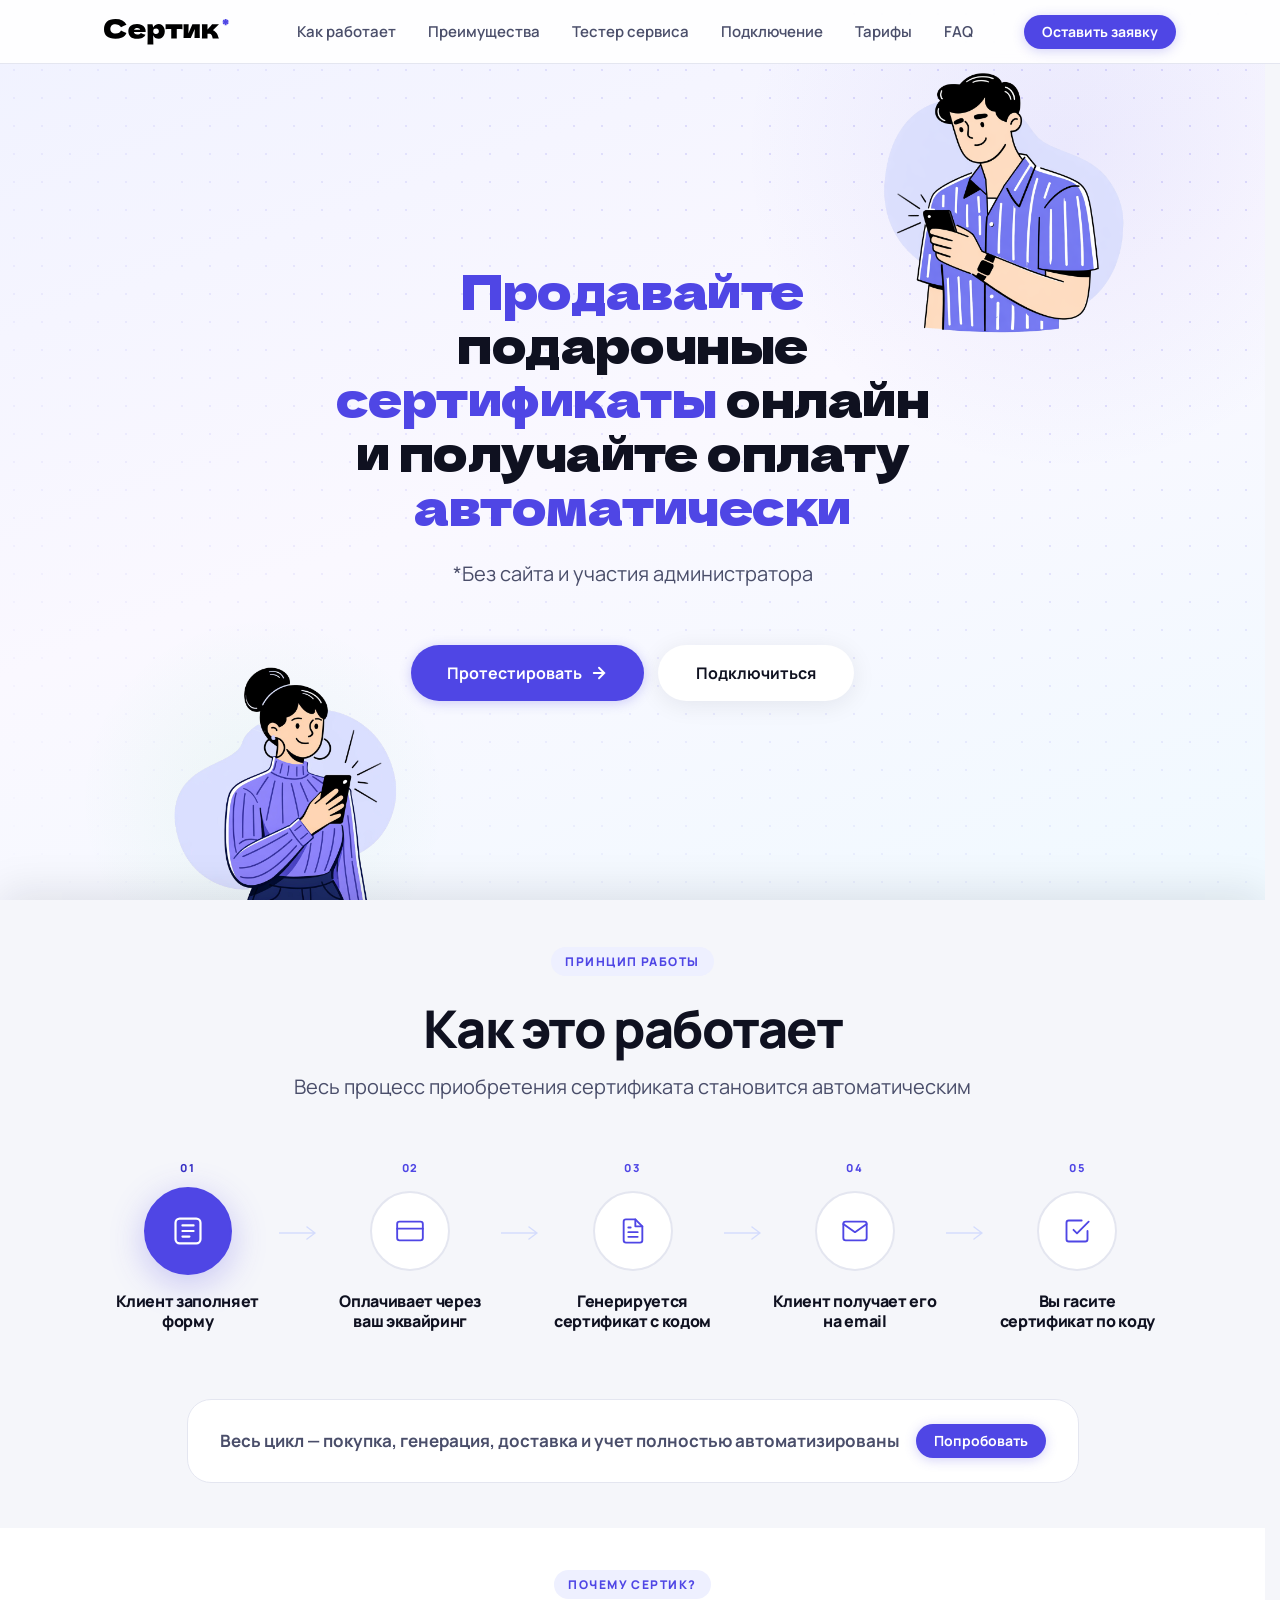
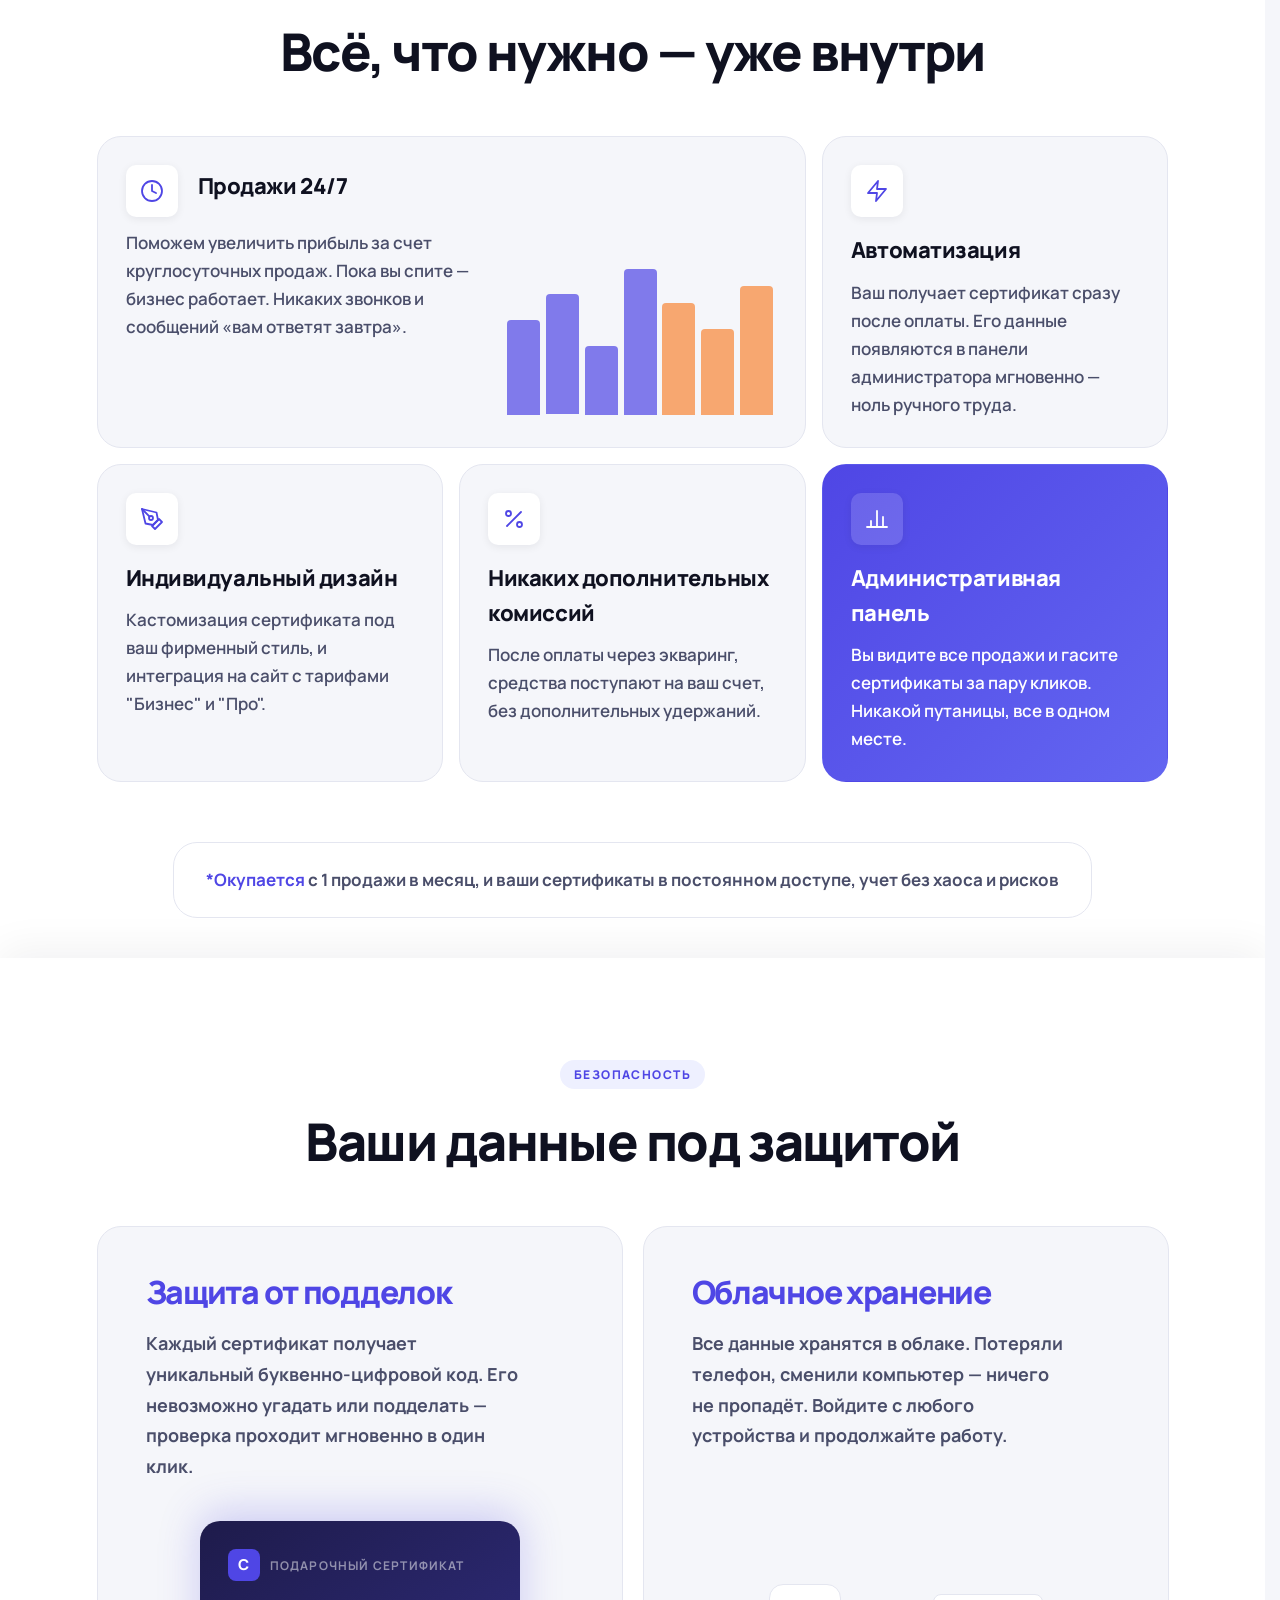
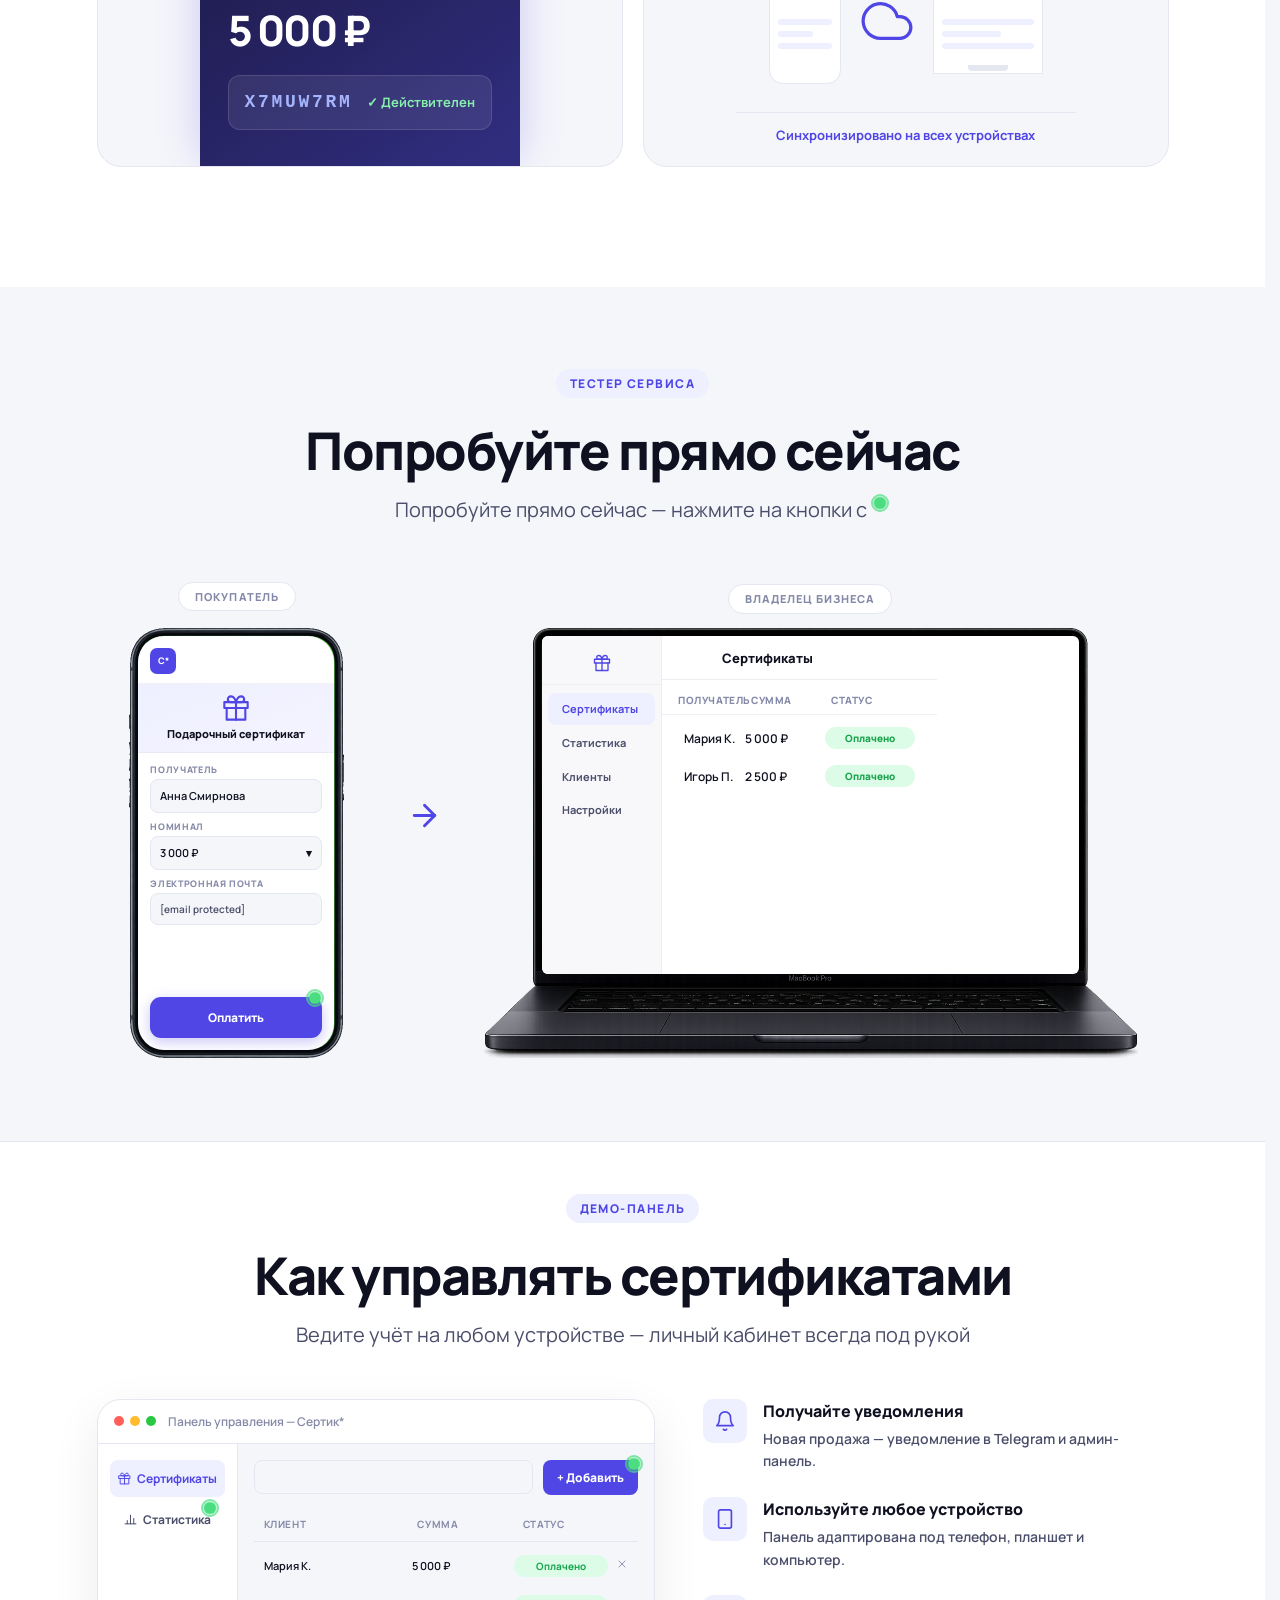
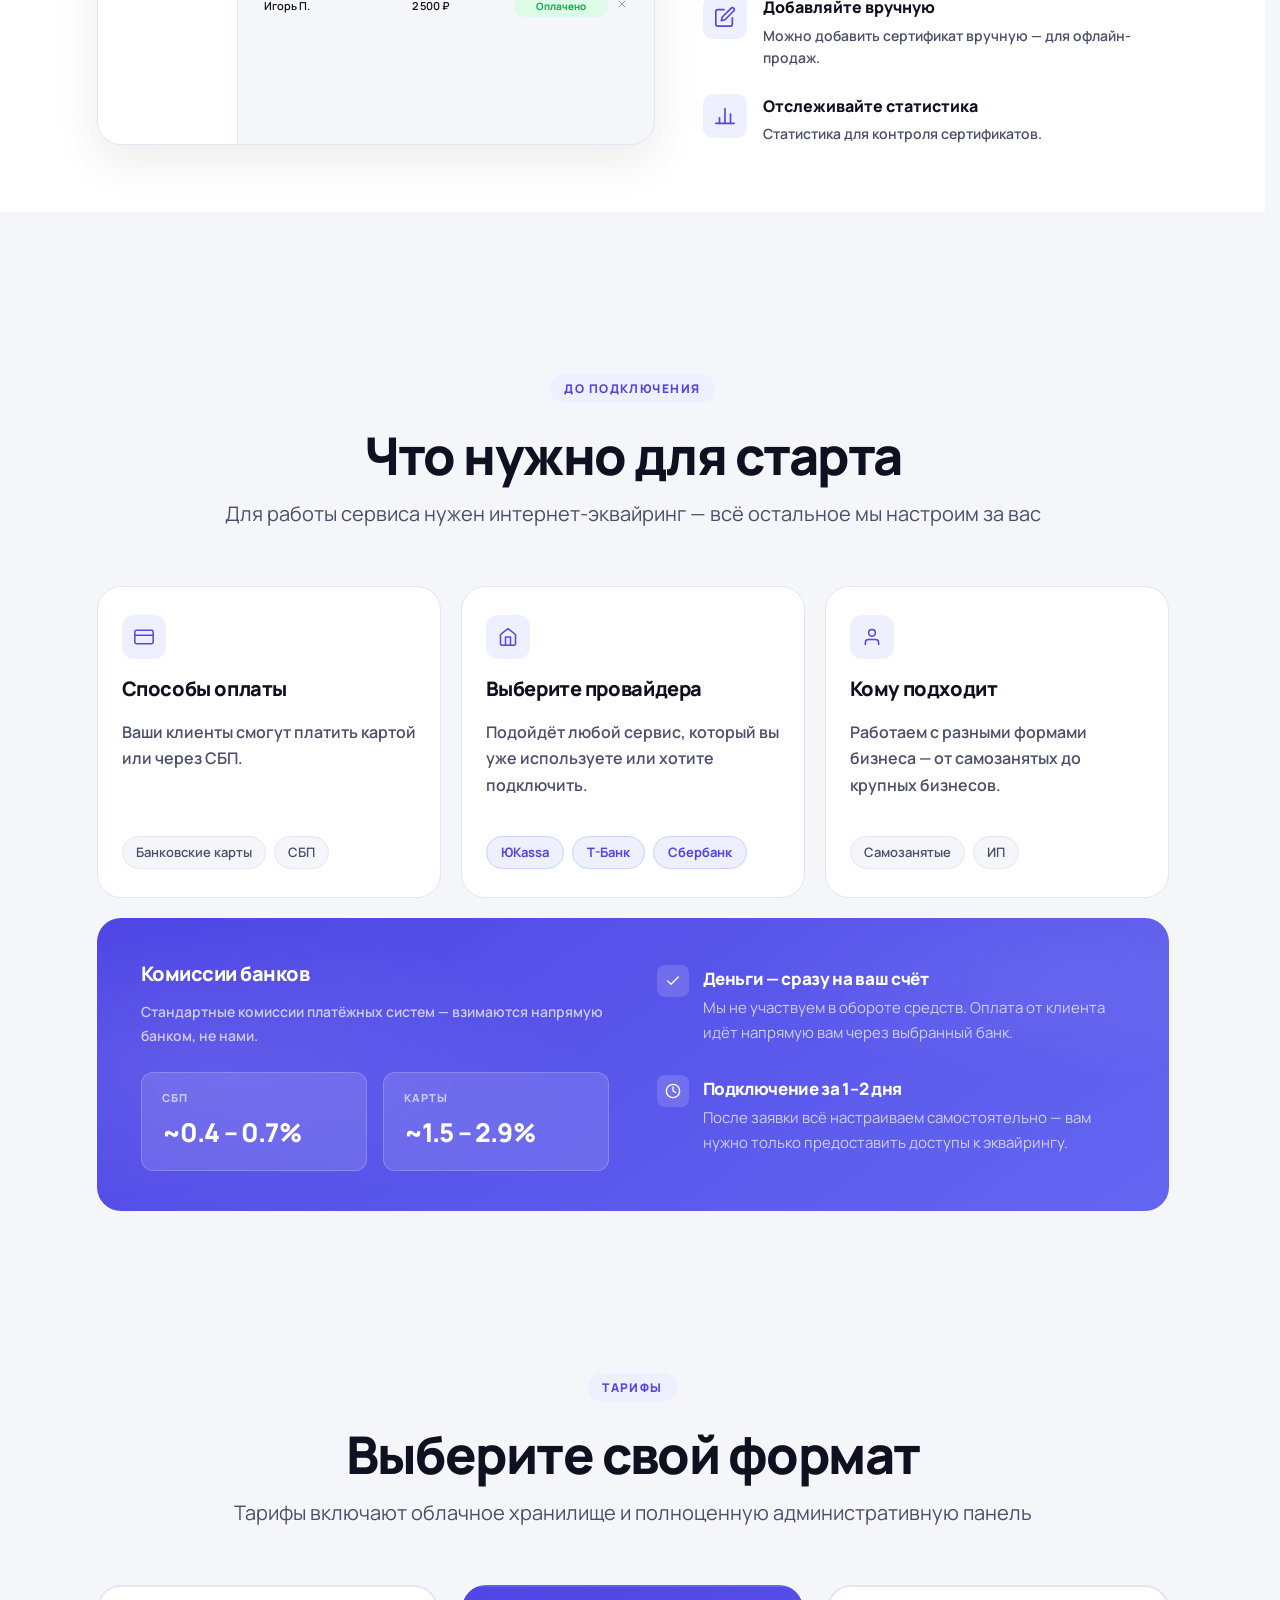
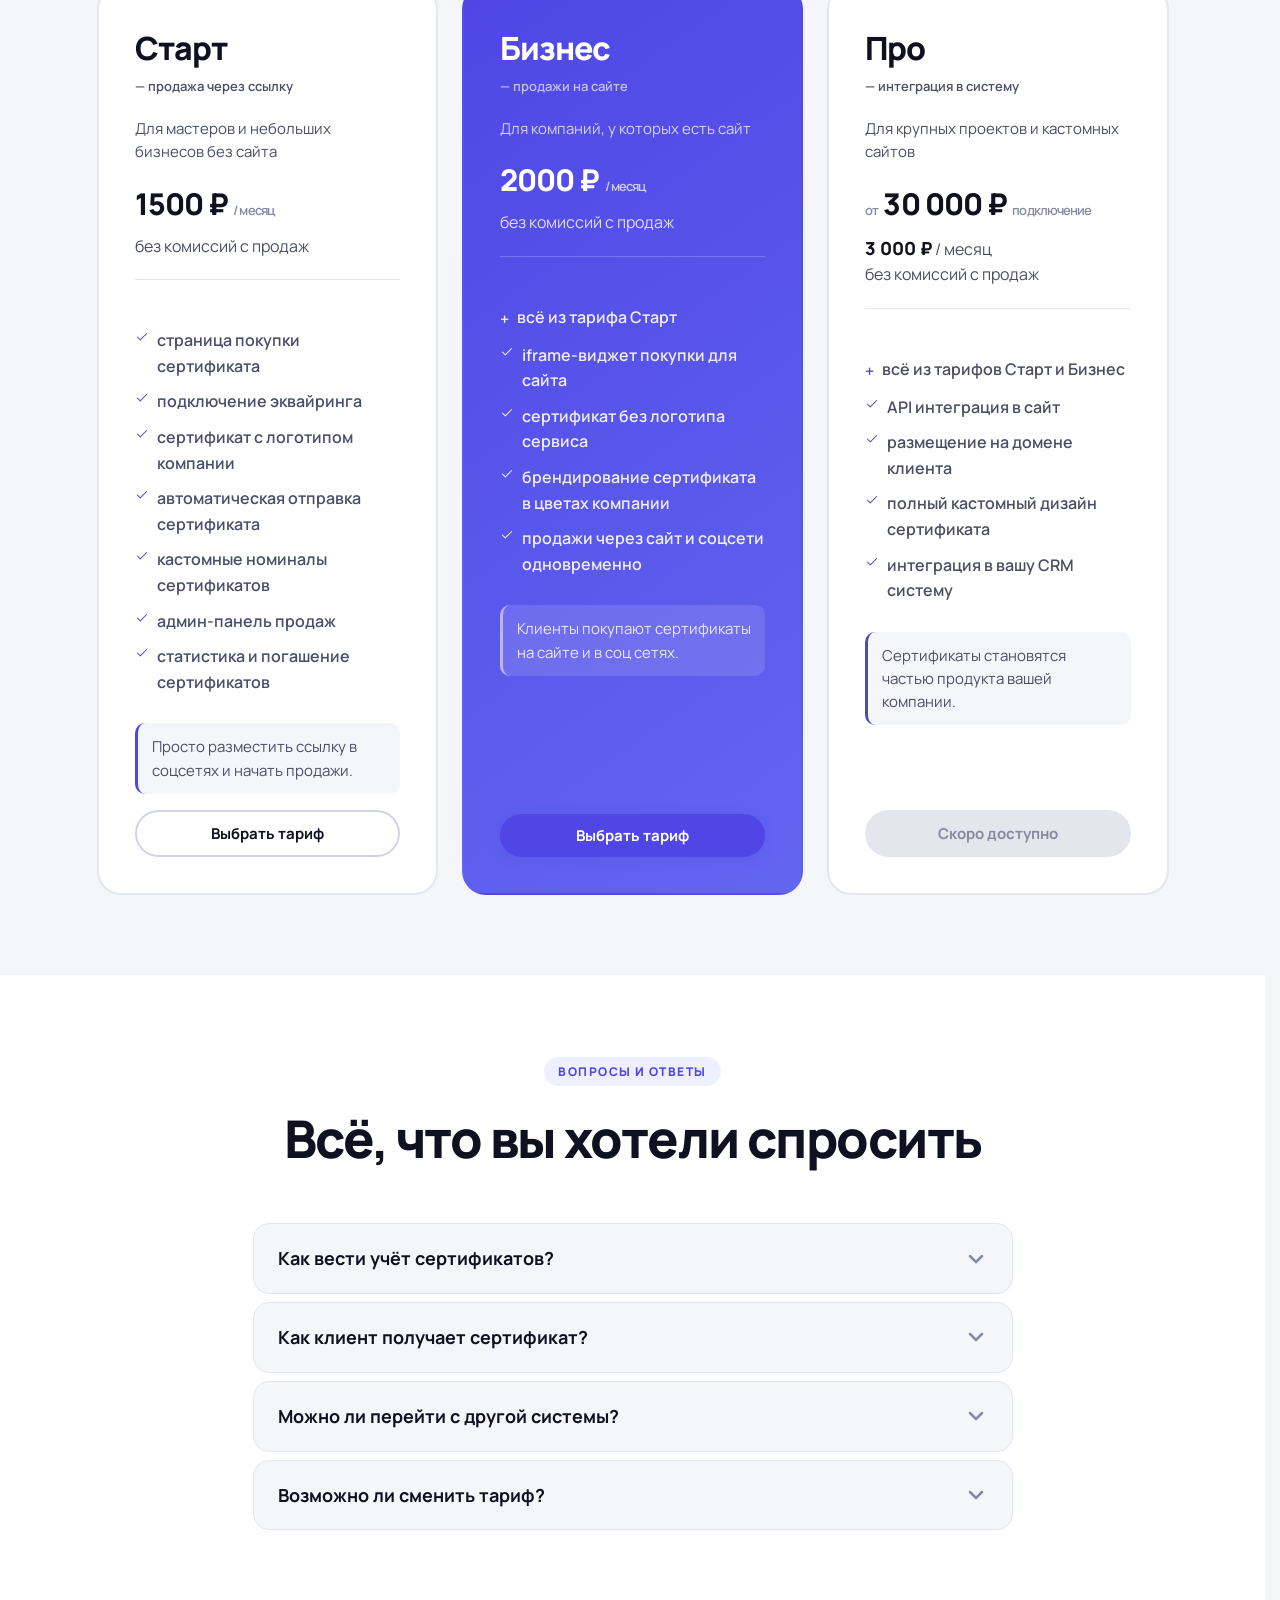
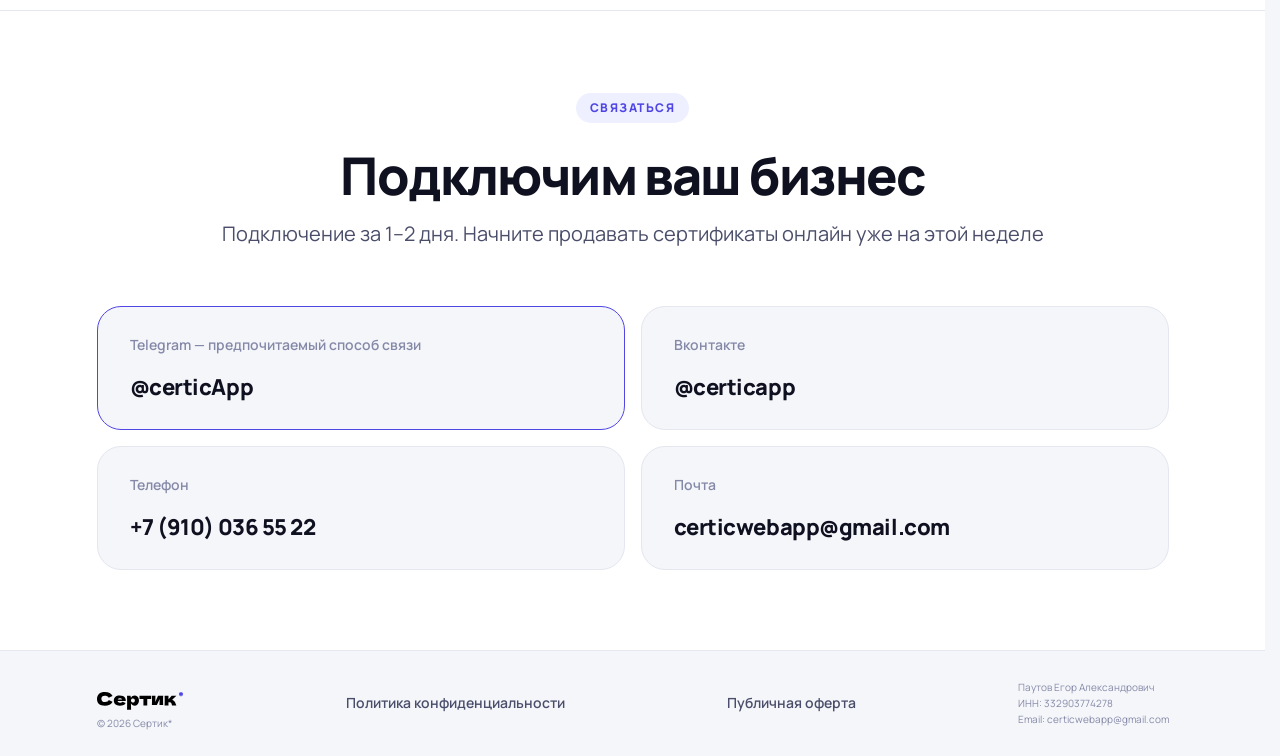
==== commit a6f99329: "fix animation how" ====
--- a/index.html
+++ b/index.html
@@ -45,6 +45,7 @@
     <a href="#contacts" class="btn btn--primary mobile-cta">Подключиться</a>
   </div>
 </header>
+<div class="menu-overlay" id="menuOverlay"></div>
 
 <!-- HERO -->
 <section class="hero" id="hero">
@@ -377,7 +378,7 @@
                 </div>
                 <div class="iph-field">
                   <div class="iph-flabel">Электронная почта</div>
-                  <div class="iph-finput iph-msg">anna@mail.com</a></div>
+                  <div class="iph-finput iph-msg"><a href="/cdn-cgi/l/email-protection" class="__cf_email__" data-cfemail="6c0d02020d2c010d0500420f0301">[email&#160;protected]</a></a></div>
                 </div>
                 <button class="iph-btn" id="buyBtn">Оплатить</button>
               </div>
@@ -793,9 +794,9 @@
         <strong class="clink-card__value">+7 (910) 036 55 22</strong>
       </a>
 
-      <a href="mailto: certicwebapp@gmail.com" class="clink-card">
+      <a href="mailto:certicwebapp@gmail.com" class="clink-card">
         <span class="clink-card__label">Почта</span>
-        <strong class="clink-card__value">certicwebapp@gmail.com</strong>
+        <strong class="clink-card__value"><span class="__cf_email__" >certicwebapp@gmail.com</span></strong>
       </a>
 
     </div>
@@ -813,12 +814,12 @@
       </a>
       <span class="footer__copy">© 2026 Сертик*</span>
       </div>
-      <a href="/privacy.html" target="_blank" class="footer__policy">Политика конфиденциальности</a>
-      <a href="/offer.html" target="_blank" class="footer__policy">Публичная оферта</a>
+      <a href="./privacy.html" target="_blank" class="footer__policy">Политика конфиденциальности</a>
+      <a href="./offer.html" target="_blank" class="footer__policy">Публичная оферта</a>
       <span class="footer__copy">
         Паутов Егор Александрович <br>
         ИНН: 332903774278 <br>
-        <a href="mailto: certicwebapp@gmail.com"> <span> Email: certicwebapp@gmail.com</span></a>
+        <a href="mailto:certicwebapp@gmail.com"> <span>Email: certicwebapp@gmail.com</span></a>
         </span>
     </div>
   </div>
--- a/style.css
+++ b/style.css
@@ -411,6 +411,25 @@
 .burger.open span:nth-child(2) { opacity: 0; }
 .burger.open span:nth-child(3) { transform: translateY(-7px) rotate(-45deg); }
 
+
+/* ── MENU BLUR OVERLAY ── */
+.menu-overlay {
+  display: none;
+  position: fixed;
+  inset: 0;
+  z-index: 90;
+  background: rgba(15,17,32,0.35);
+  backdrop-filter: blur(4px);
+  -webkit-backdrop-filter: blur(4px);
+  opacity: 0;
+  transition: opacity 0.25s var(--ease);
+}
+.menu-overlay.open {
+  display: block;
+}
+.menu-overlay.visible {
+  opacity: 1;
+}
 .mobile-menu {
   display: none;
   flex-direction: column;
@@ -418,6 +437,8 @@
   background: var(--white);
   border-top: 1px solid var(--border);
   gap: 2px;
+  position: relative;
+  z-index: 100;
 }
 .mobile-menu.open { display: flex; }
 .mobile-link {
@@ -630,7 +651,7 @@
   z-index: 2;
   padding: 40px 0;
   background: var(--white);
-  box-shadow: 0 -8px 40px rgba(15,17,32,0.10);
+  
 }
 
 .bento {
@@ -1797,8 +1818,8 @@
 /* ── SCROLL REVEAL ───────────────────────── */
 .reveal {
   opacity: 0;
-  transform: translateY(24px);
-  transition: opacity 0.6s var(--ease), transform 0.6s var(--ease);
+  transform: translateY(28px);
+  transition: opacity 0.55s var(--ease), transform 0.55s var(--ease);
 }
 .reveal.in { opacity: 1; transform: translateY(0); }
 
@@ -2297,6 +2318,14 @@
   display: flex;
   align-items: center;
   gap: 4px;
+  opacity: 0;
+  transform: translateX(8px);
+  transition: opacity 0.5s var(--ease), transform 0.5s var(--ease);
+}
+.sec__panel.sec--active .sec__cert-valid {
+  opacity: 1;
+  transform: translateX(0);
+  transition-delay: 1.2s;
 }
 
 /* Щит-иконка в правом верхнем углу */
@@ -2471,6 +2500,7 @@
   background: var(--bg);
   position: relative;
   z-index: 2;
+  box-shadow: 0 -8px 40px rgba(15,17,32,0.10);
 }
 
 /* ── Поток шагов ── */
@@ -2485,13 +2515,18 @@
 .how__arrow {
   flex-shrink: 0;
   width: 40px;
-  margin-top: 44px;
+  /* num(11px line-height~26px) + half icon(80px) = 66px — to vertically center on icon */
+  margin-top: 66px;
   color: var(--accent-mid);
   opacity: 0.7;
+  display: flex;
+  align-items: center;
+  justify-content: center;
 }
 .how__arrow svg {
   width: 40px;
   height: 16px;
+  display: block;
 }
 
 /* ── Шаг ── */
@@ -2504,6 +2539,13 @@
   text-align: center;
   padding: 0 8px;
   position: relative;
+  opacity: 0;
+  transform: translateY(20px);
+  transition: opacity 0.5s var(--ease), transform 0.5s var(--ease);
+}
+.how__step.is-visible {
+  opacity: 1;
+  transform: translateY(0);
 }
 
 /* Номер */
@@ -2555,9 +2597,11 @@
   background: var(--accent);
   border-color: var(--accent);
   box-shadow: 0 8px 32px rgba(79,70,229,0.28);
+  transform: scale(1.1);
 }
 .how__step.is-active .how__step-icon svg {
   stroke: #fff;
+  transform: scale(1.08);
 }
 .how__step.is-active .how__step-num {
   color: var(--accent-h);
@@ -2635,23 +2679,15 @@
   flex-shrink: 0;
 }
 
-/* ── Анимация появления шагов ── */
-.how__step {
-  opacity: 0;
-  transform: translateY(24px);
-  transition: opacity 0.5s var(--ease), transform 0.5s var(--ease);
-}
-.how__step.is-visible {
-  opacity: 1;
-  transform: translateY(0);
-}
+/* ── Анимация появления ── */
+/* opacity/transform уже объявлены выше в .how__step */
 
 /* ── Адаптив: планшет ── */
 @media (max-width: 1024px) {
   .how__step-icon { width: 68px; height: 68px; }
   .how__step-icon svg { width: 24px; height: 24px; }
   .how__flow::before { top: 55px; }
-  .how__arrow { margin-top: 38px; }
+  .how__arrow { margin-top: 60px; }
   .how__step-body h3 { font-size: 14px; }
   .how__step-body p { font-size: 13px; }
 }
@@ -2669,18 +2705,22 @@
   .how__flow::before { display: none; }
 
   .how__arrow {
-    margin: 0 auto;
-    width: 16px;
+    display: flex;
+    align-items: center;
+    justify-content: center;
+    margin: 4px auto;
+    width: 40px;
+    height: 24px;
     transform: rotate(90deg);
-    padding: 4px 0;
+    padding: 0;
   }
 
   .how__step {
     flex-direction: row;
     text-align: left;
-    align-items: flex-start;
+    align-items: center;
     gap: 16px;
-    padding: 14px 0;
+    padding: 12px 0;
   }
   .how__step-icon {
     width: 56px;
@@ -2697,8 +2737,11 @@
   .how__step-body p { font-size: 14px; }
 
   .how__result-inner {
+    display: flex;
+    text-align: center;
+    justify-content: center;
     flex-direction: column;
-    align-items: flex-start;
+    align-items: center;
     gap: 12px;
     padding: 20px 22px;
   }
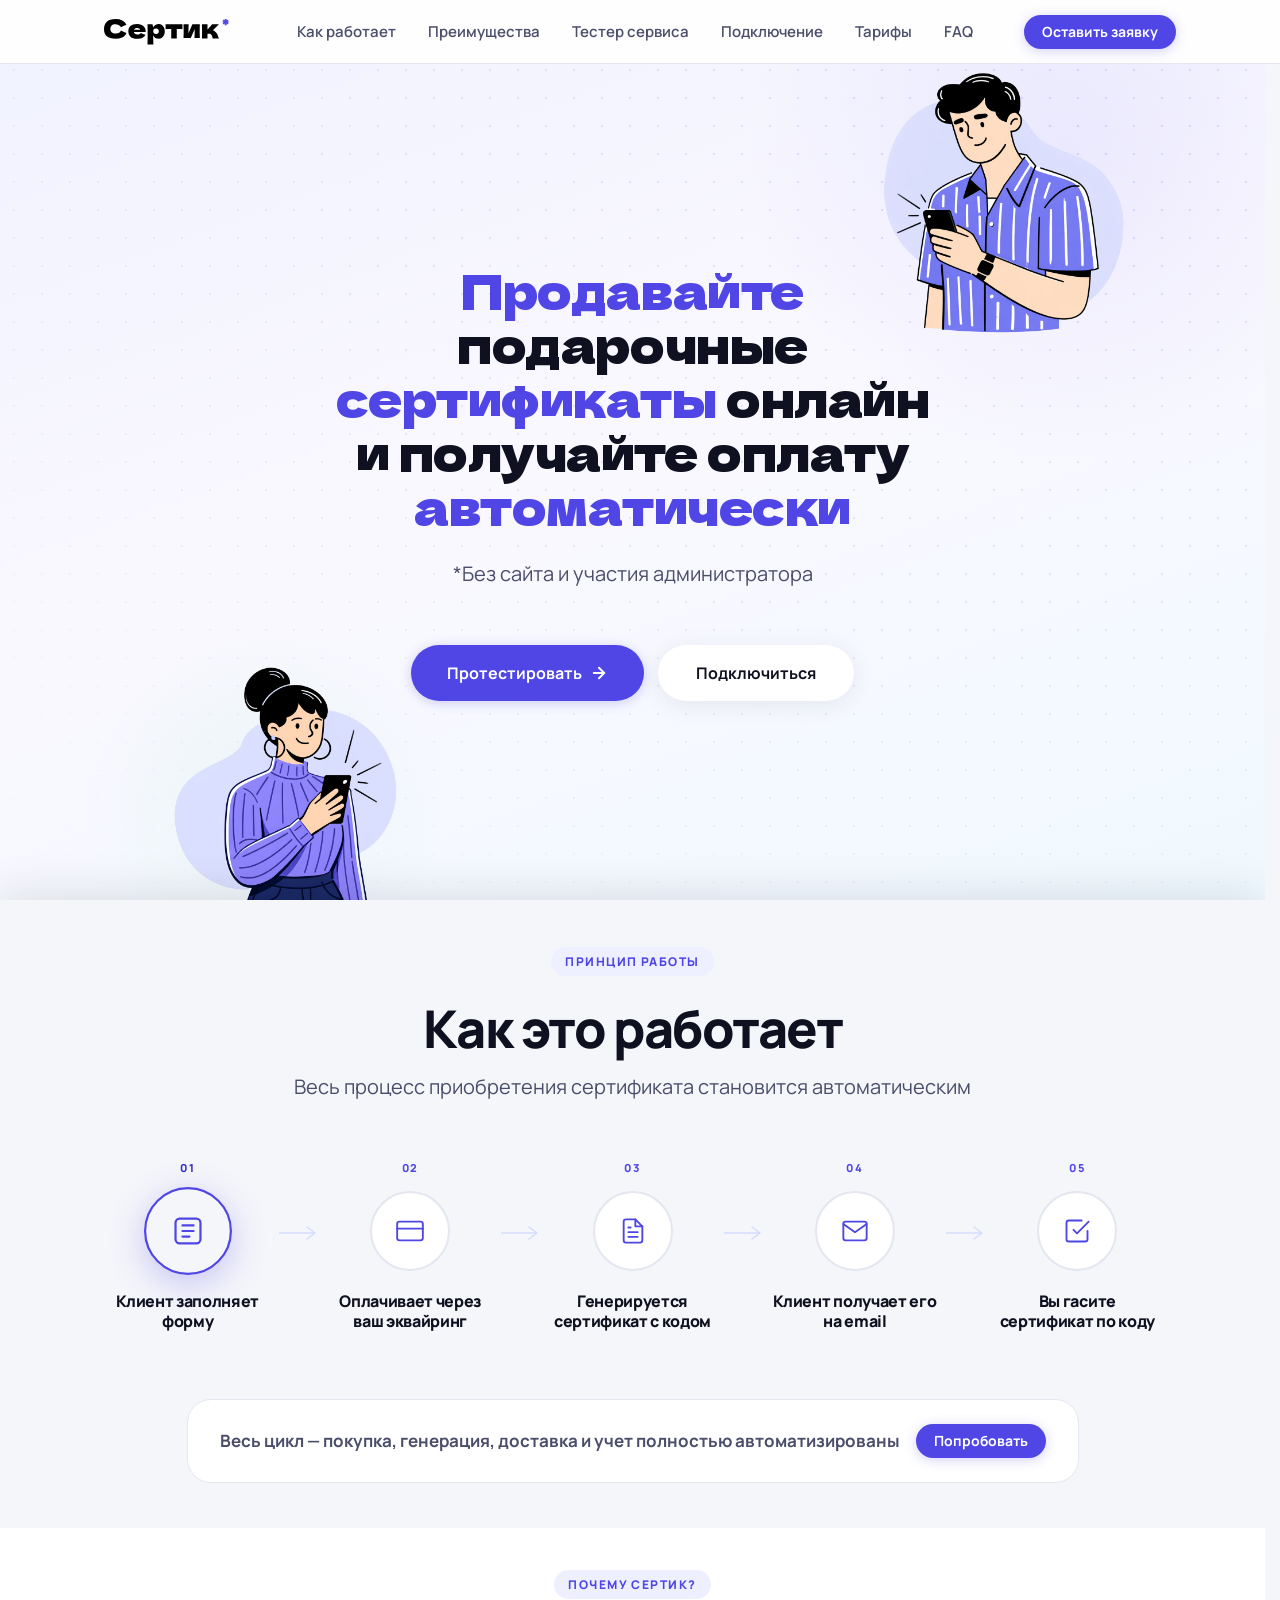
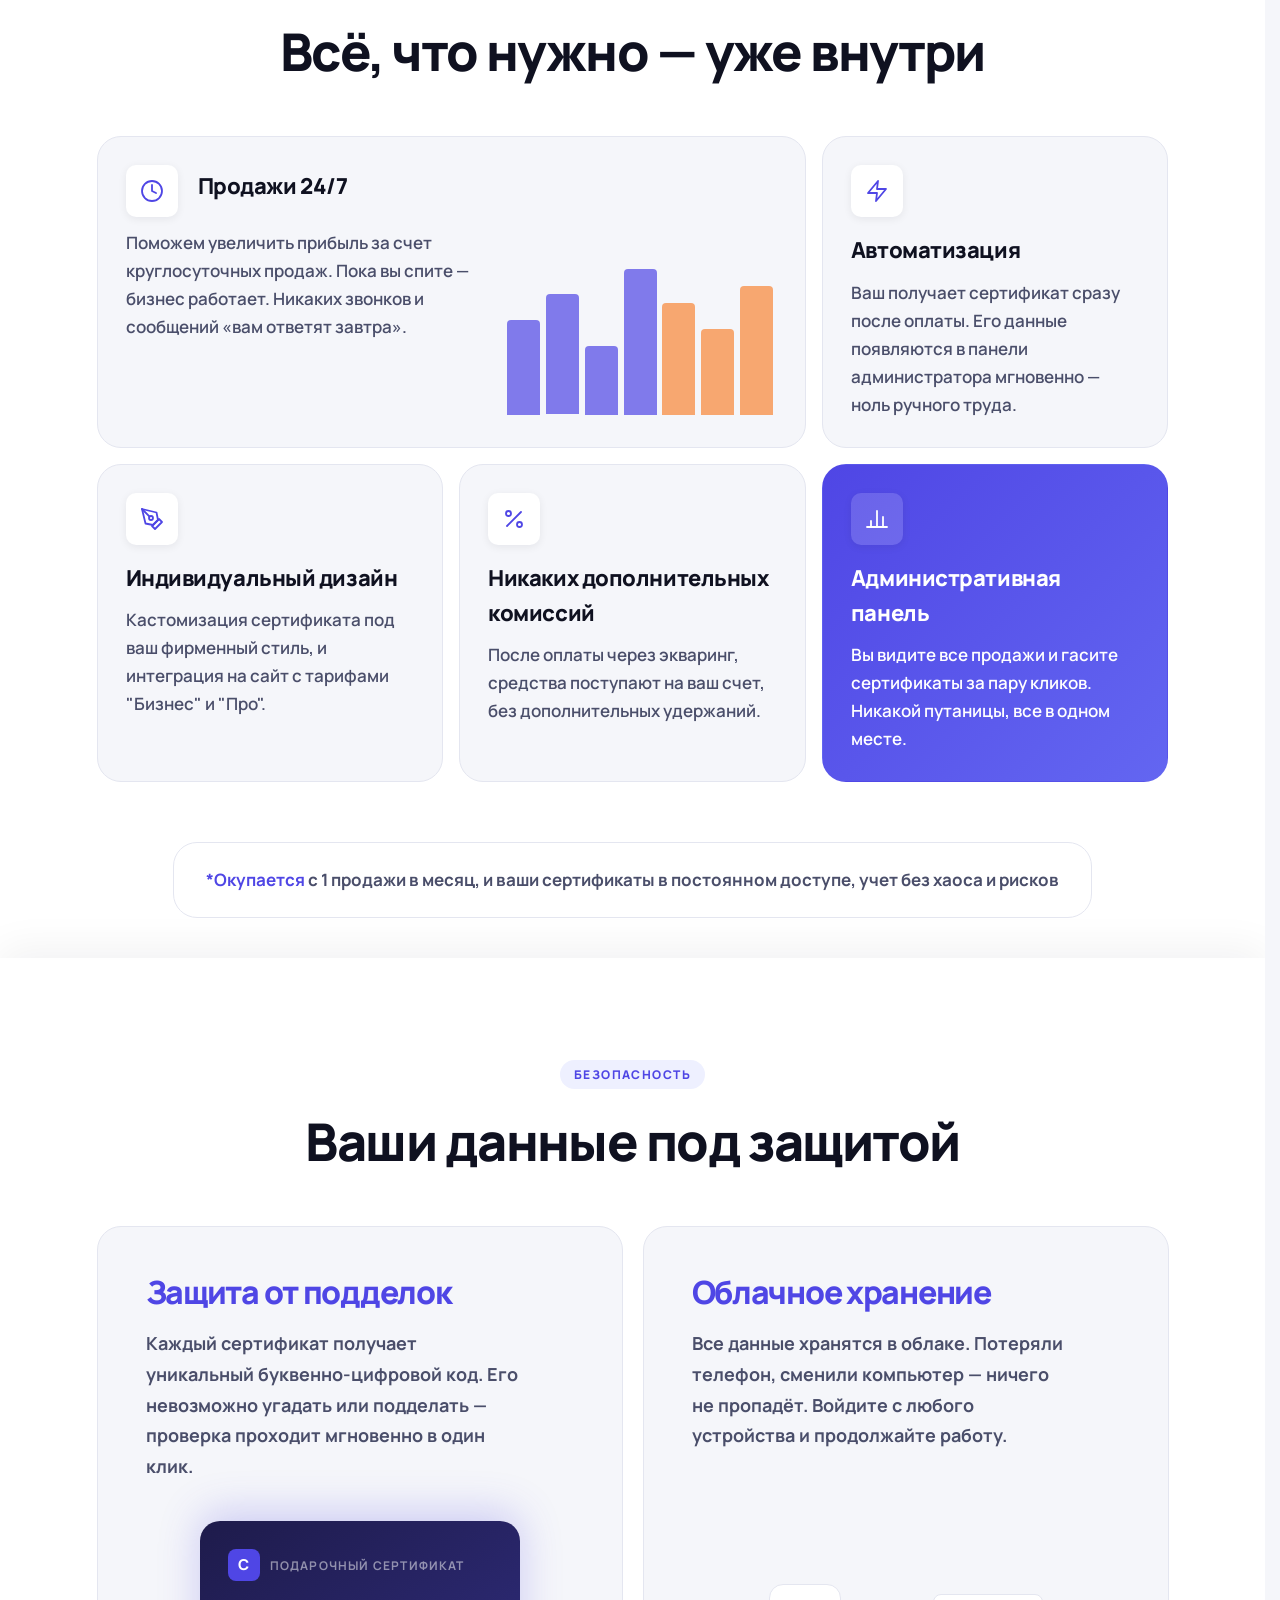
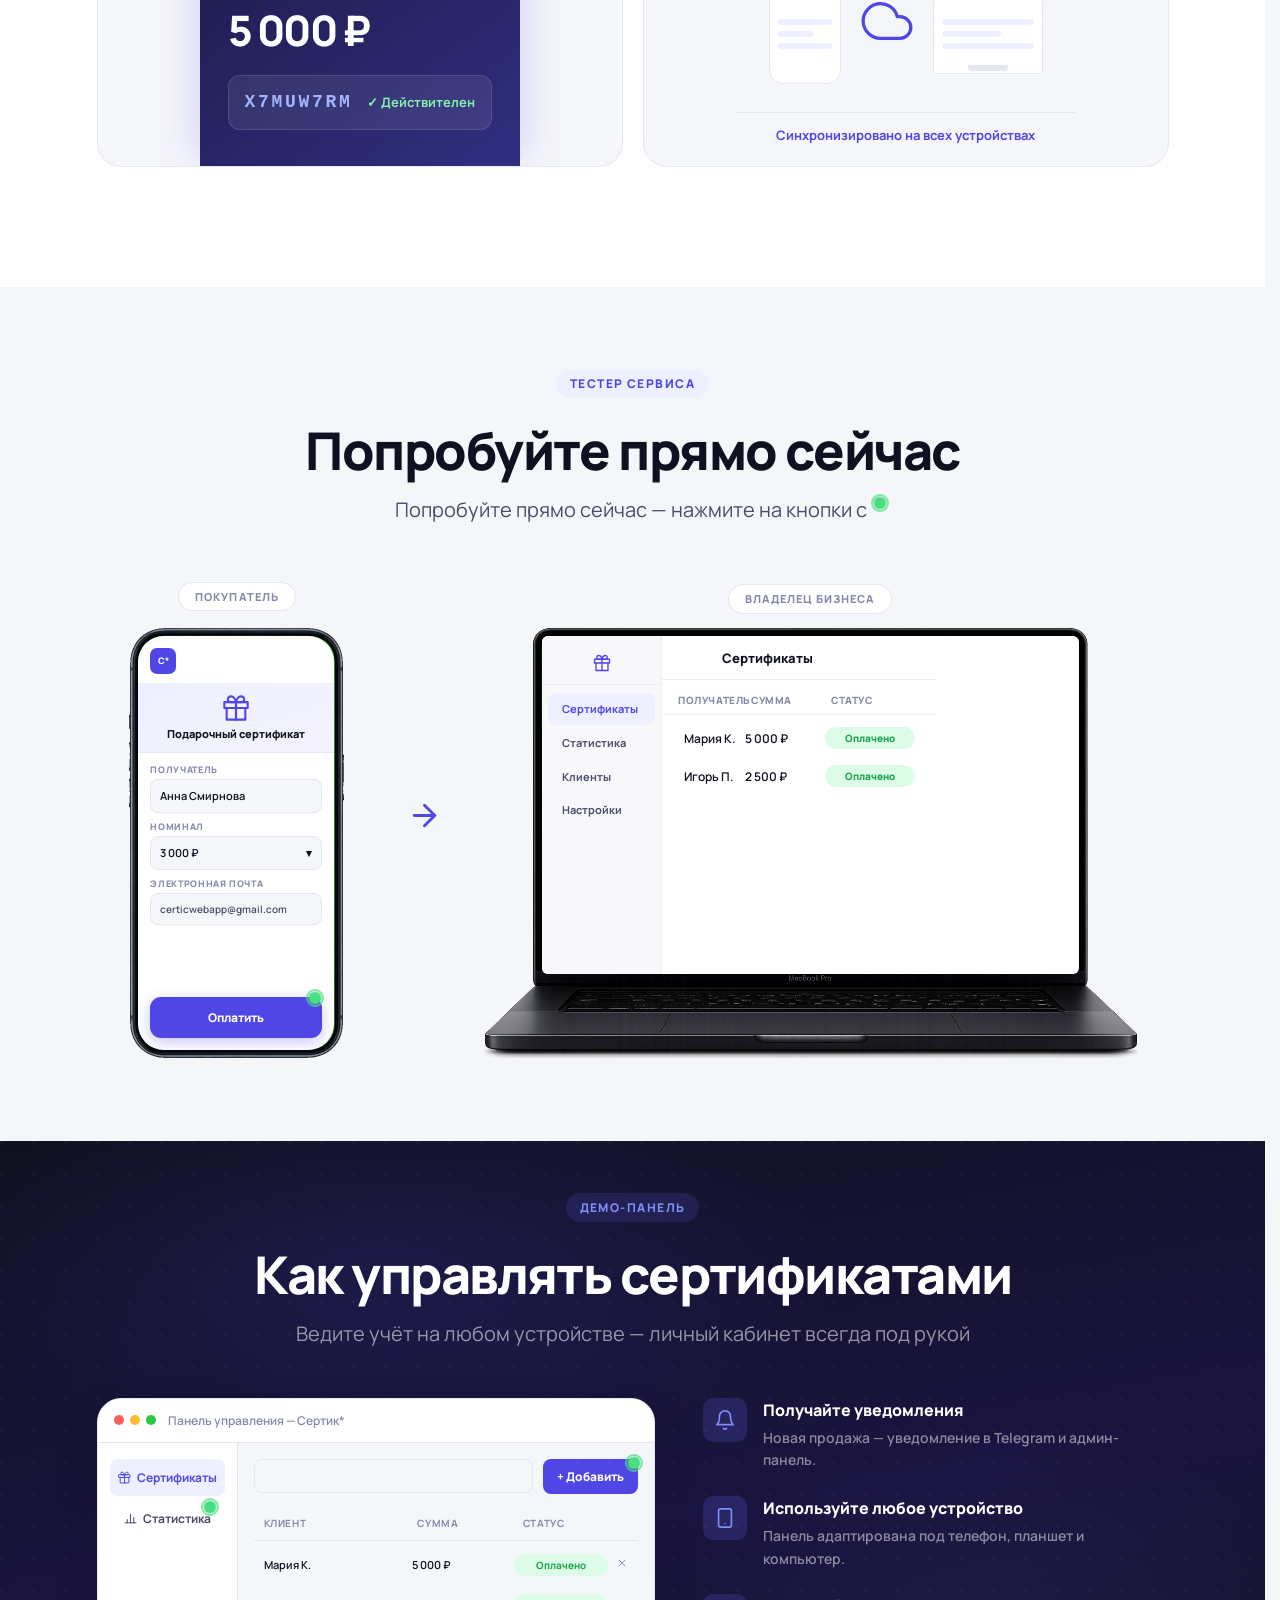
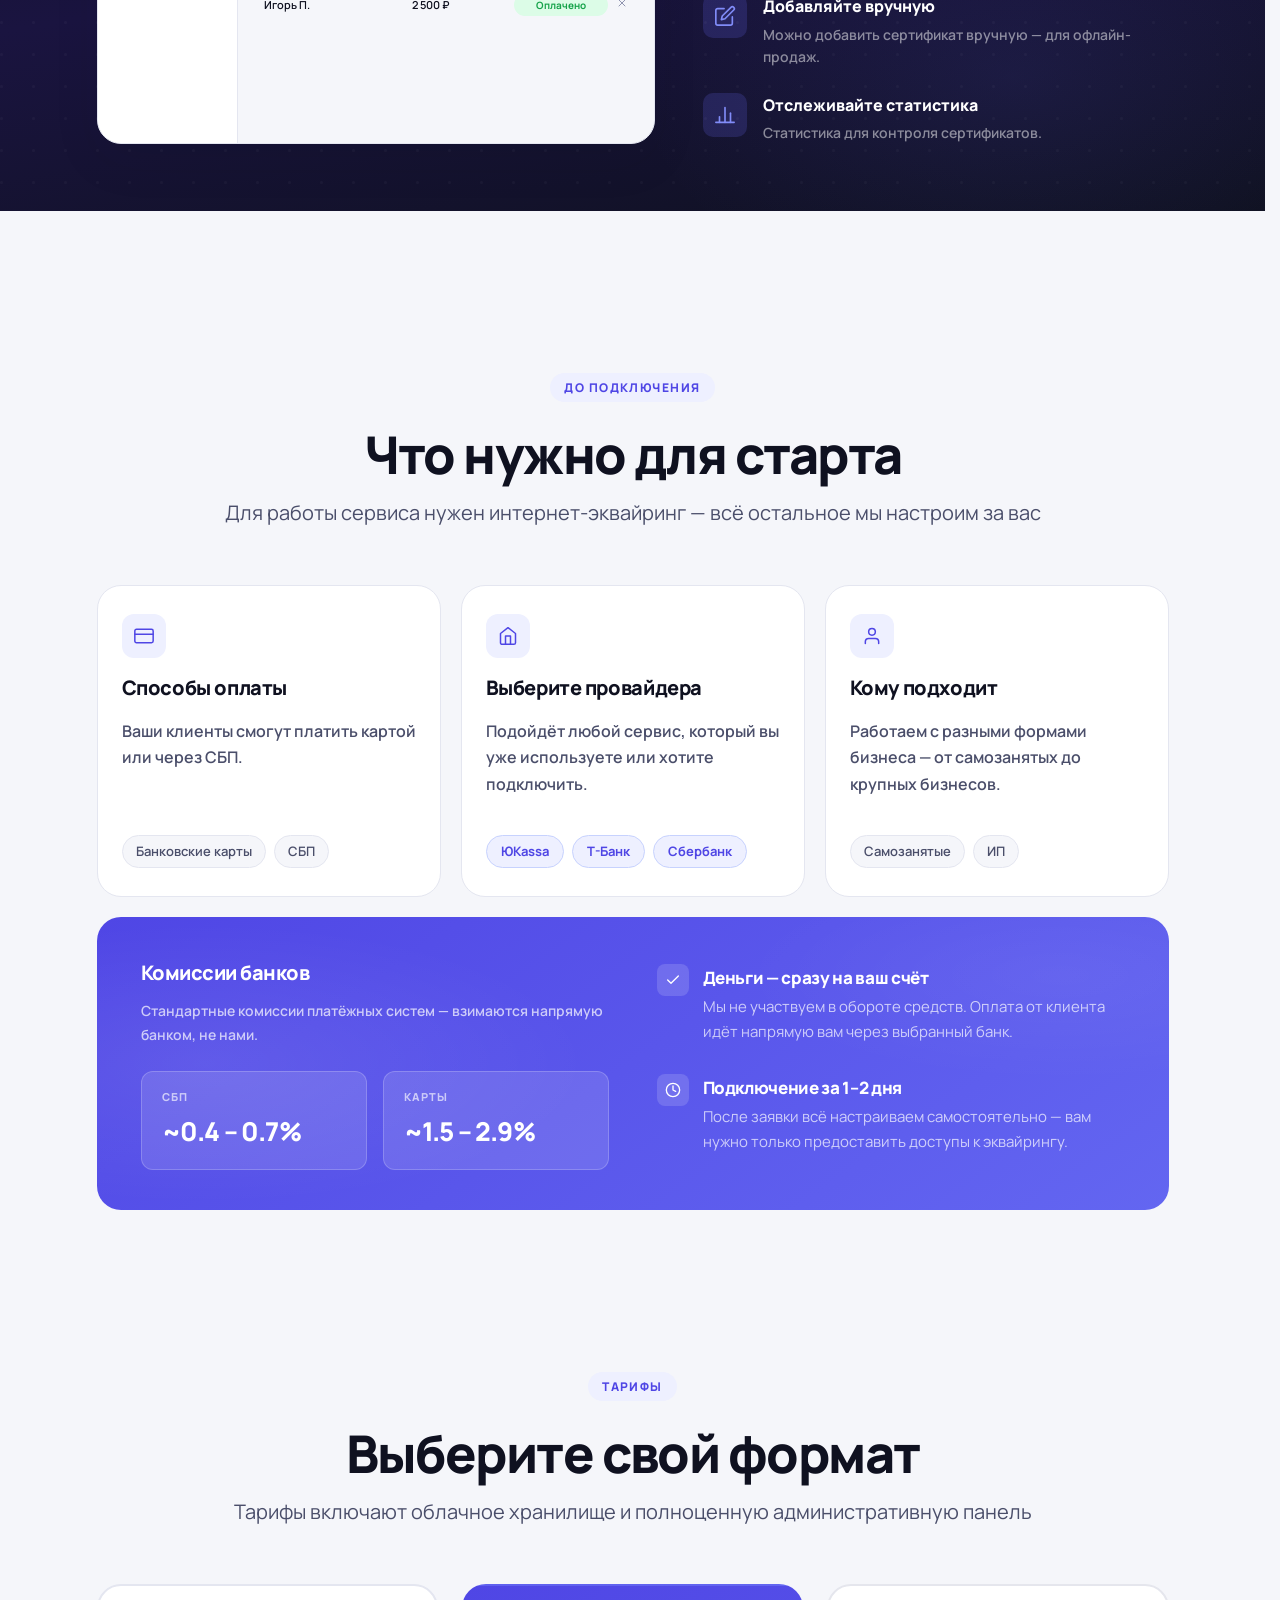
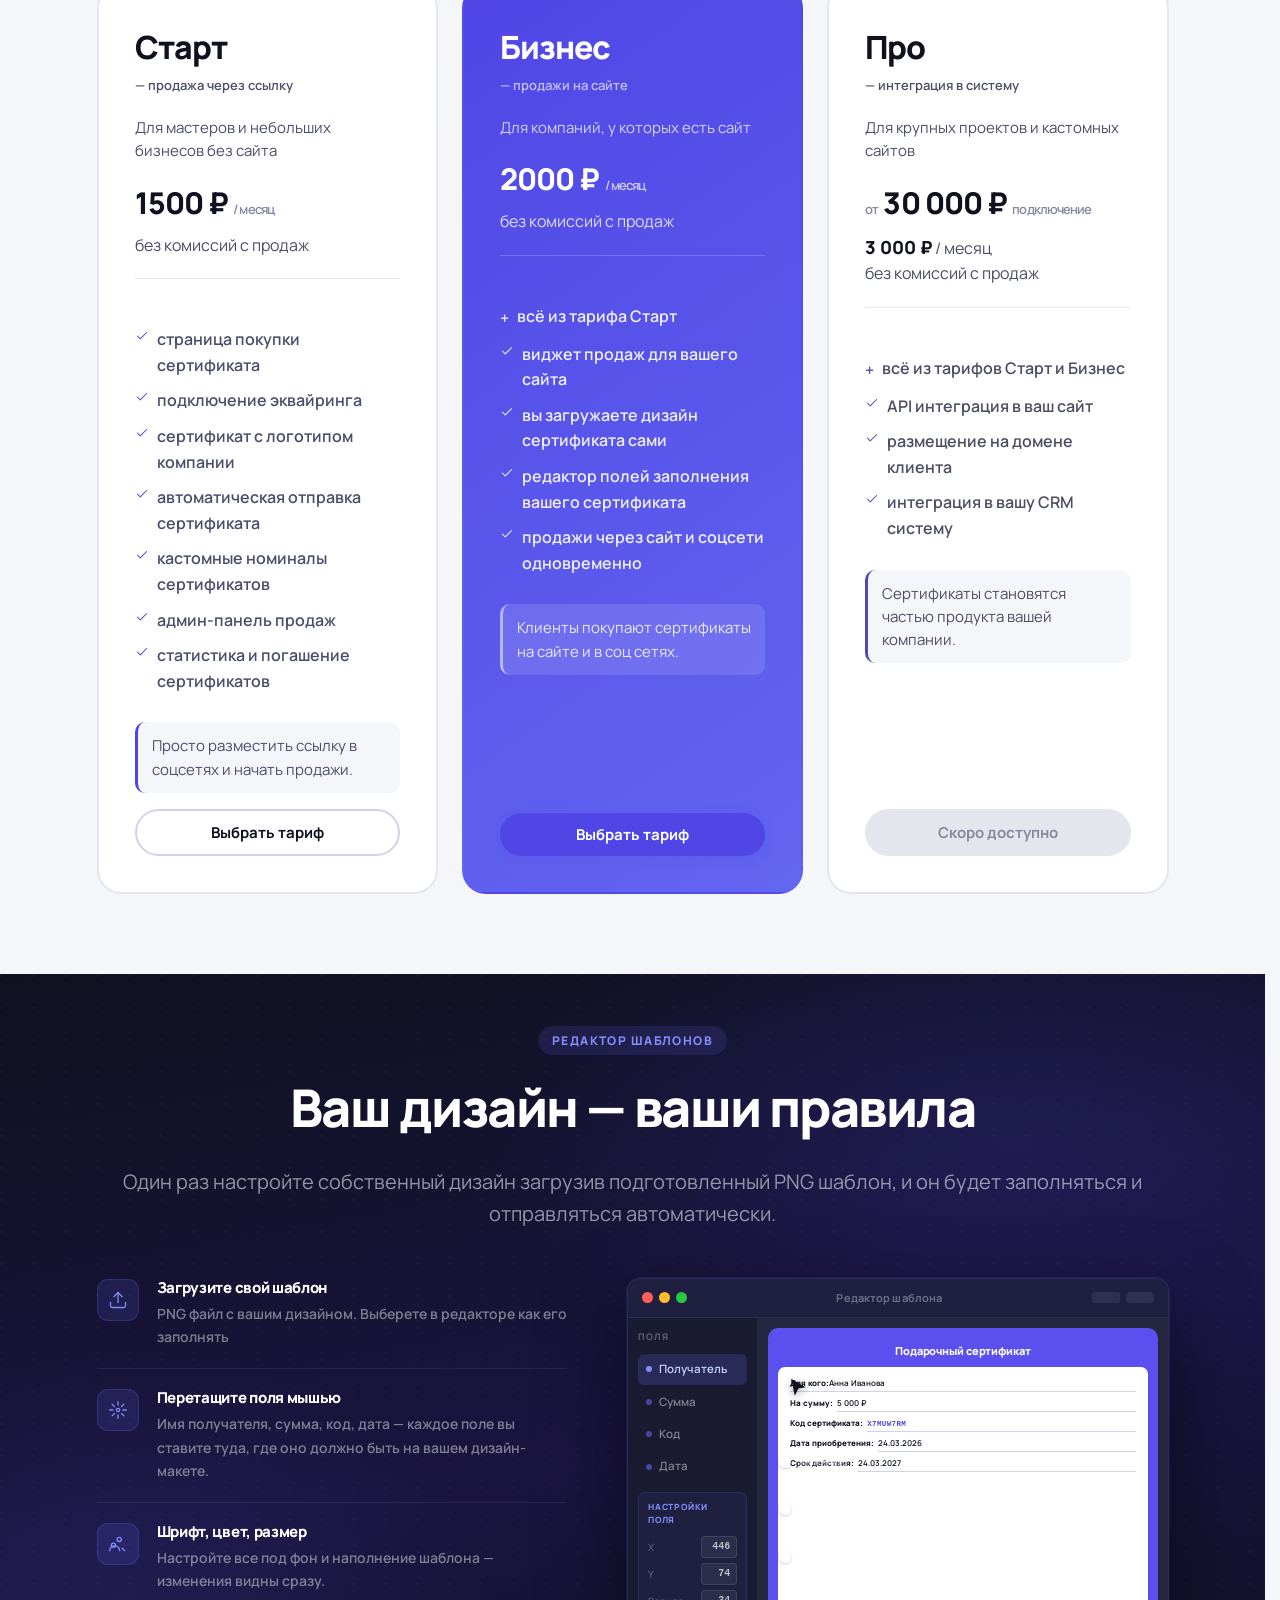
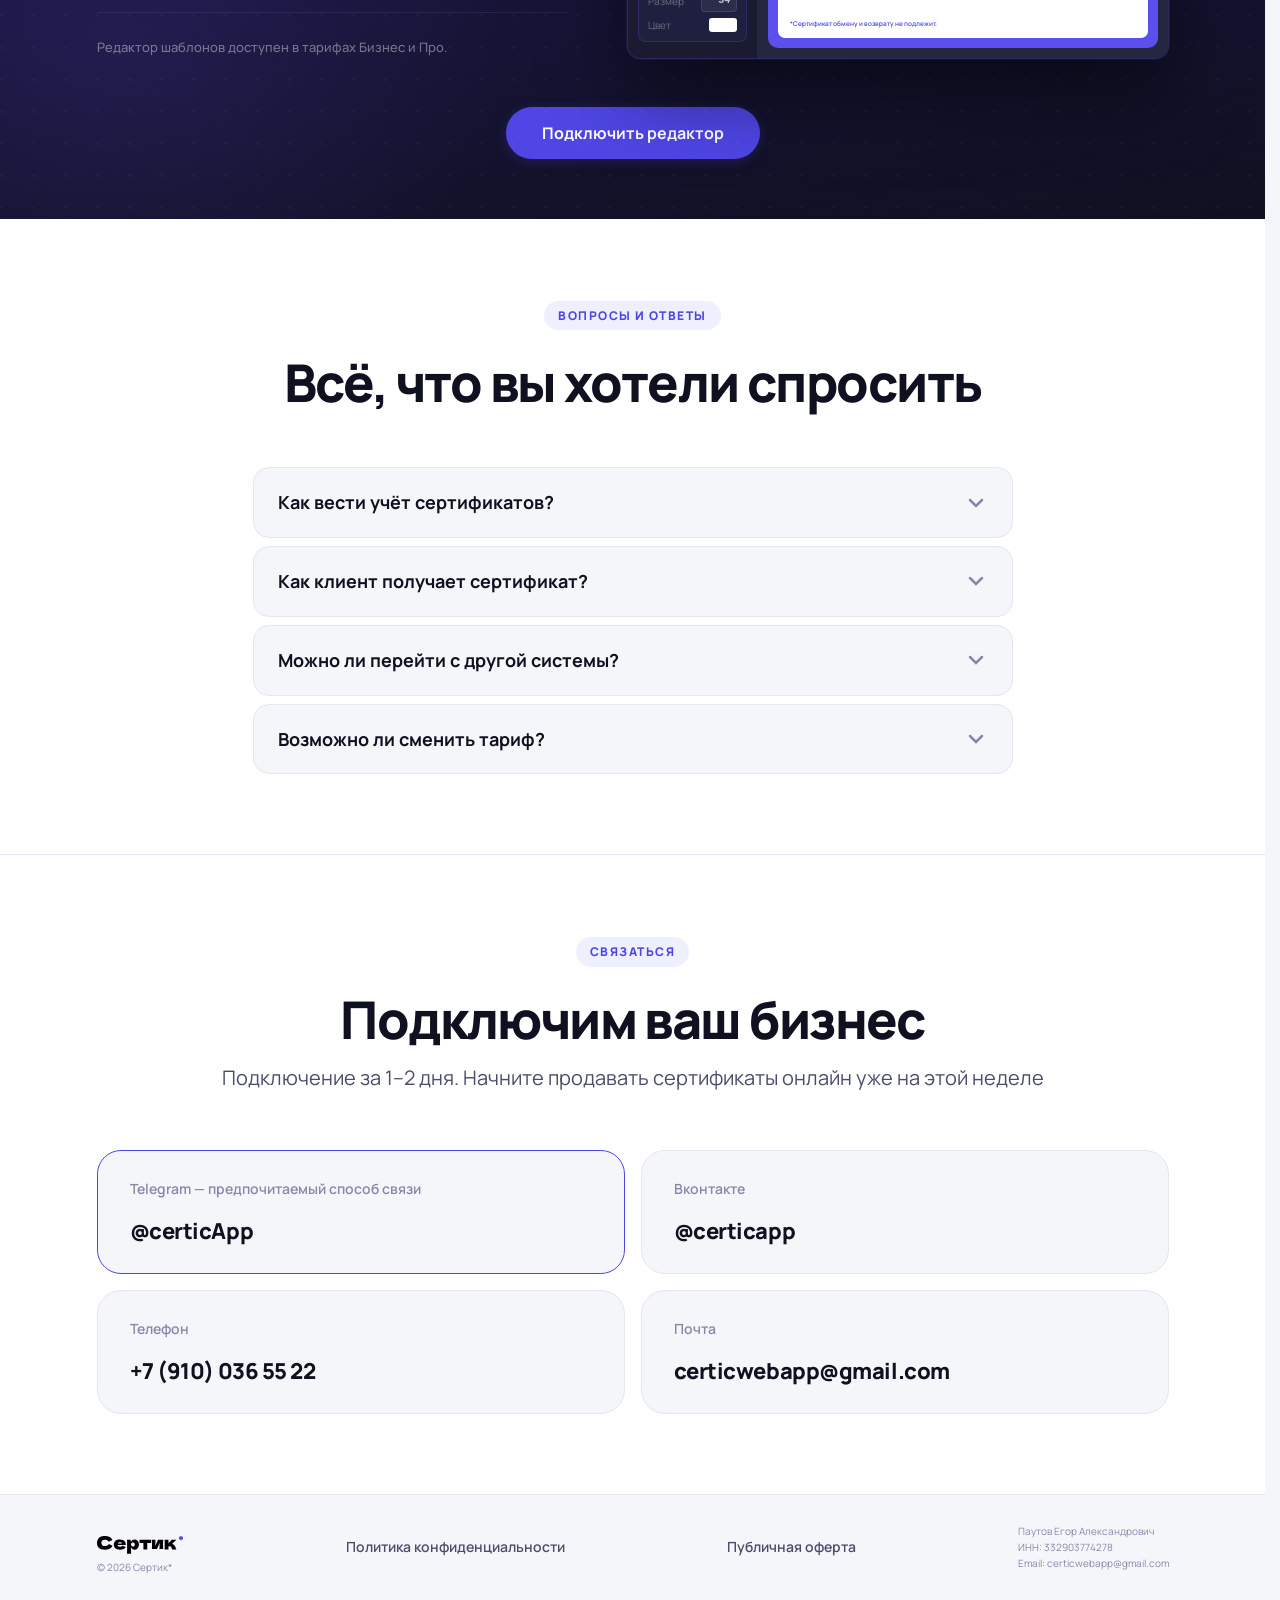
==== commit d0faa218: "+editor" ====
--- a/index.html
+++ b/index.html
@@ -378,7 +378,7 @@
                 </div>
                 <div class="iph-field">
                   <div class="iph-flabel">Электронная почта</div>
-                  <div class="iph-finput iph-msg"><a href="/cdn-cgi/l/email-protection" class="__cf_email__" data-cfemail="6c0d02020d2c010d0500420f0301">[email&#160;protected]</a></a></div>
+                  <div class="iph-finput iph-msg">certicwebapp@gmail.com</a></div>
                 </div>
                 <button class="iph-btn" id="buyBtn">Оплатить</button>
               </div>
@@ -690,9 +690,9 @@
         <div class="plan__divider"></div>
         <ul class="plan__list">
           <li><span class="plc">+</span> всё из тарифа Старт</li>
-          <li><span class="plc"><svg xmlns="http://www.w3.org/2000/svg" viewBox="0 0 24 24" fill="none" stroke="currentColor" stroke-width="1.8" stroke-linecap="round" stroke-linejoin="round" width="14" height="14"><polyline points="20 6 9 17 4 12"/></svg></span> iframe-виджет покупки для сайта</li>
-          <li><span class="plc"><svg xmlns="http://www.w3.org/2000/svg" viewBox="0 0 24 24" fill="none" stroke="currentColor" stroke-width="1.8" stroke-linecap="round" stroke-linejoin="round" width="14" height="14"><polyline points="20 6 9 17 4 12"/></svg></span> сертификат без логотипа сервиса</li>
-          <li><span class="plc"><svg xmlns="http://www.w3.org/2000/svg" viewBox="0 0 24 24" fill="none" stroke="currentColor" stroke-width="1.8" stroke-linecap="round" stroke-linejoin="round" width="14" height="14"><polyline points="20 6 9 17 4 12"/></svg></span> брендирование сертификата в цветах компании</li>
+          <li><span class="plc"><svg xmlns="http://www.w3.org/2000/svg" viewBox="0 0 24 24" fill="none" stroke="currentColor" stroke-width="1.8" stroke-linecap="round" stroke-linejoin="round" width="14" height="14"><polyline points="20 6 9 17 4 12"/></svg></span> виджет продаж для вашего сайта</li>
+          <li><span class="plc"><svg xmlns="http://www.w3.org/2000/svg" viewBox="0 0 24 24" fill="none" stroke="currentColor" stroke-width="1.8" stroke-linecap="round" stroke-linejoin="round" width="14" height="14"><polyline points="20 6 9 17 4 12"/></svg></span> вы загружаете дизайн сертификата сами</li>
+          <li><span class="plc"><svg xmlns="http://www.w3.org/2000/svg" viewBox="0 0 24 24" fill="none" stroke="currentColor" stroke-width="1.8" stroke-linecap="round" stroke-linejoin="round" width="14" height="14"><polyline points="20 6 9 17 4 12"/></svg></span> редактор полей заполнения вашего сертификата</li>
           <li><span class="plc"><svg xmlns="http://www.w3.org/2000/svg" viewBox="0 0 24 24" fill="none" stroke="currentColor" stroke-width="1.8" stroke-linecap="round" stroke-linejoin="round" width="14" height="14"><polyline points="20 6 9 17 4 12"/></svg></span> продажи через сайт и соцсети одновременно</li>
         </ul>
         <p class="plan__note">Клиенты покупают сертификаты на сайте и в соц сетях.</p>
@@ -708,9 +708,8 @@
         <div class="plan__divider"></div>
         <ul class="plan__list">
           <li><span class="plc">+</span> всё из тарифов Старт и Бизнес</li>
-          <li><span class="plc"><svg xmlns="http://www.w3.org/2000/svg" viewBox="0 0 24 24" fill="none" stroke="currentColor" stroke-width="1.8" stroke-linecap="round" stroke-linejoin="round" width="14" height="14"><polyline points="20 6 9 17 4 12"/></svg></span> API интеграция в сайт</li>
+          <li><span class="plc"><svg xmlns="http://www.w3.org/2000/svg" viewBox="0 0 24 24" fill="none" stroke="currentColor" stroke-width="1.8" stroke-linecap="round" stroke-linejoin="round" width="14" height="14"><polyline points="20 6 9 17 4 12"/></svg></span> API интеграция в ваш сайт</li>
           <li><span class="plc"><svg xmlns="http://www.w3.org/2000/svg" viewBox="0 0 24 24" fill="none" stroke="currentColor" stroke-width="1.8" stroke-linecap="round" stroke-linejoin="round" width="14" height="14"><polyline points="20 6 9 17 4 12"/></svg></span> размещение на домене клиента</li>
-          <li><span class="plc"><svg xmlns="http://www.w3.org/2000/svg" viewBox="0 0 24 24" fill="none" stroke="currentColor" stroke-width="1.8" stroke-linecap="round" stroke-linejoin="round" width="14" height="14"><polyline points="20 6 9 17 4 12"/></svg></span> полный кастомный дизайн сертификата</li>
           <li><span class="plc"><svg xmlns="http://www.w3.org/2000/svg" viewBox="0 0 24 24" fill="none" stroke="currentColor" stroke-width="1.8" stroke-linecap="round" stroke-linejoin="round" width="14" height="14"><polyline points="20 6 9 17 4 12"/></svg></span> интеграция в вашу CRM систему</li>
         </ul>
         <p class="plan__note">Сертификаты становятся частью продукта вашей компании.</p>
@@ -718,6 +717,203 @@
       </div>
 
     </div>
+  </div>
+</section>
+
+
+
+
+<!-- EDITOR -->
+<section class="editor-promo" id="editor">
+  <div class="container">
+
+    <div class="sh reveal" style="margin-bottom:48px">
+      <div class="sh__label">редактор шаблонов</div>
+      <h2 class="sh__title">Ваш дизайн — ваши правила</h2>
+      <p class="sh__sub">Один раз настройте собственный дизайн загрузив подготовленный PNG шаблон, и он будет заполняться и отправляться автоматически.<br></p>
+    </div>
+
+    <div class="ep__split">
+
+      <!-- Левая: описание фич -->
+      <div class="ep__features">
+
+        <div class="ep__feat reveal" data-d="0">
+          <div class="ep__feat-icon">
+            <svg viewBox="0 0 24 24" fill="none" stroke="currentColor" stroke-width="1.6" stroke-linecap="round" stroke-linejoin="round"><path d="M21 15v4a2 2 0 0 1-2 2H5a2 2 0 0 1-2-2v-4"/><polyline points="17 8 12 3 7 8"/><line x1="12" y1="3" x2="12" y2="15"/></svg>
+          </div>
+          <div>
+            <h3>Загрузите свой шаблон</h3>
+            <p>PNG файл с вашим дизайном. Выберете в редакторе как его заполнять</p>
+          </div>
+        </div>
+
+        <div class="ep__feat reveal" data-d="80">
+          <div class="ep__feat-icon">
+            <svg viewBox="0 0 24 24" fill="none" stroke="currentColor" stroke-width="1.6" stroke-linecap="round" stroke-linejoin="round"><circle cx="12" cy="12" r="2"/><path d="M12 2v4M12 18v4M4.93 4.93l2.83 2.83M16.24 16.24l2.83 2.83M2 12h4M18 12h4M4.93 19.07l2.83-2.83M16.24 7.76l2.83-2.83"/></svg>
+          </div>
+          <div>
+            <h3>Перетащите поля мышью</h3>
+            <p>Имя получателя, сумма, код, дата — каждое поле вы ставите туда, где оно должно быть на вашем дизайн-макете.</p>
+          </div>
+        </div>
+
+        <div class="ep__feat reveal" data-d="160">
+          <div class="ep__feat-icon">
+            <svg viewBox="0 0 24 24" fill="none" stroke="currentColor" stroke-width="1.6" stroke-linecap="round" stroke-linejoin="round"><circle cx="13.5" cy="6.5" r="2.5"/><circle cx="6.5" cy="13.5" r="2.5"/><path d="M17 17l3 3"/><path d="M14 20a6 6 0 0 0-12 0"/></svg>
+          </div>
+          <div>
+            <h3>Шрифт, цвет, размер</h3>
+            <p>Настройте все под фон и наполнение шаблона — изменения видны сразу.</p>
+          </div>
+        </div>
+
+
+        <div class="ep__cta reveal" data-d="320">
+          <p>Редактор шаблонов доступен в тарифах Бизнес и Про.</p>
+        </div>
+
+      </div>
+
+      <!-- Правая: анимированная демка редактора -->
+      <div class="ep__demo reveal" data-d="100">
+        <div class="ep__demo-window">
+
+          <!-- Window chrome -->
+          <div class="ep__demo-chrome">
+            <div class="ep__chrome-dots">
+              <span></span><span></span><span></span>
+            </div>
+            <span class="ep__chrome-title">Редактор шаблона</span>
+            <div class="ep__chrome-actions">
+              <span></span><span></span>
+            </div>
+          </div>
+
+          <!-- Demo body -->
+          <div class="ep__demo-body">
+
+            <!-- Sidebar -->
+            <div class="ep__demo-sb">
+              <div class="ep__demo-sb-title">Поля</div>
+
+              <div class="ep__demo-field ep__demo-field--active">
+                <div class="ep__demo-field-dot"></div>
+                <span>Получатель</span>
+              </div>
+              <div class="ep__demo-field">
+                <div class="ep__demo-field-dot"></div>
+                <span>Сумма</span>
+              </div>
+              <div class="ep__demo-field">
+                <div class="ep__demo-field-dot"></div>
+                <span>Код</span>
+              </div>
+              <div class="ep__demo-field">
+                <div class="ep__demo-field-dot"></div>
+                <span>Дата</span>
+              </div>
+              
+
+              <div class="ep__demo-prop-box">
+                <div class="ep__demo-prop-label">Настройки поля</div>
+                <div class="ep__demo-prop-row">
+                  <span>X</span><div class="ep__demo-input" id="epDemoX">446</div>
+                </div>
+                <div class="ep__demo-prop-row">
+                  <span>Y</span><div class="ep__demo-input" id="epDemoY">74</div>
+                </div>
+                <div class="ep__demo-prop-row">
+                  <span>Размер</span>
+                  <div class="ep__demo-input">34</div>
+                </div>
+                <div class="ep__demo-prop-color">
+                  <span>Цвет</span>
+                  <div class="ep__demo-swatch" id="epDemoSwatch" style="background:#ffffff"></div>
+                </div>
+              </div>
+            </div>
+
+            <!-- Canvas -->
+            <div class="ep__demo-canvas" id="epDemoCanvas">
+
+              <!-- Сертификат -->
+              <div class="ep__cert-bg">
+                <div class="ep__cert-title">Подарочный сертификат</div>
+                <div class="ep__cert-card" id="epCertCard">
+
+                  <!-- Для кого: значение скрывается при клике -->
+                  <div class="ep__cfield" id="epWhoVal">
+                    
+                    <div class="ep__cfield-line">
+                      <span class="ep__cfield-val" id="epWhoVal"><div class="ep__cfield-label" >Для кого:</div>Анна Иванова</span>
+                    </div>
+                  </div>
+
+                  <div class="ep__cfield">
+                    <div class="ep__cfield-label">На сумму:</div>
+                    <div class="ep__cfield-line"><span class="ep__cfield-val">5 000 ₽</span></div>
+                  </div>
+                  <div class="ep__cfield">
+                    <div class="ep__cfield-label">Код сертификата:</div>
+                    <div class="ep__cfield-line"><span class="ep__cfield-val ep__cfield-val--code">X7MUW7RM</span></div>
+                  </div>
+                  <div class="ep__cfield">
+                    <div class="ep__cfield-label">Дата приобретения:</div>
+                    <div class="ep__cfield-line"><span class="ep__cfield-val">24.03.2026</span></div>
+                  </div>
+                  <div class="ep__cfield">
+                    <div class="ep__cfield-label">Срок действия:</div>
+                    <div class="ep__cfield-line"><span class="ep__cfield-val">24.03.2027</span></div>
+                  </div>
+
+                  <!-- Пустая строка — появляется в конце после дропа -->
+                  <div class="ep__cfield ep__cfield--ghost" id="epGhostField">
+                    <div class="ep__cfield-label">Для кого:</div>
+                    <div class="ep__cfield-line"><span class="ep__cfield-val">Анна Иванова</span></div>
+                  </div>
+
+                  <div class="ep__cert-disclaimer">*Сертификат обмену и возврату не подлежит.</div>
+                </div>
+              </div>
+
+              <!-- Маркер (появляется после клика, тянется) -->
+              <div class="ep__pin ep__pin--active" id="epPin" style="display:none">
+                <div class="ep__pin-dot ep__pin-dot--active" id="epPinDot"></div>
+                <div class="ep__pin-lbl">Для кого</div>
+              </div>
+
+              <!-- Статичные маркеры других полей -->
+              <div class="ep__pin ep__pin--static" style="left:5%;top:40%">
+                <div class="ep__pin-dot ep__pin-dot--gray"></div>
+                <div class="ep__pin-lbl ep__pin-lbl--gray">На сумму</div>
+              </div>
+              <div class="ep__pin ep__pin--static" style="left:5%;top:54%">
+                <div class="ep__pin-dot ep__pin-dot--gray"></div>
+                <div class="ep__pin-lbl ep__pin-lbl--gray">Код</div>
+              </div>
+              <div class="ep__pin ep__pin--static" style="left:5%;top:68%">
+                <div class="ep__pin-dot ep__pin-dot--gray"></div>
+                <div class="ep__pin-lbl ep__pin-lbl--gray">Дата</div>
+              </div>
+
+              <!-- Курсор -->
+              <div class="ep__cursor" id="epCursor">
+                <svg viewBox="0 0 20 20" width="20" height="20"><path d="M4 2l12 7-6 1-3 6z" fill="#4f46e5" stroke="#fff" stroke-width="1.2"/></svg>
+              </div>
+
+            </div>
+
+          </div>
+        </div>
+      </div>
+
+    </div>
+
+    <div class="ep__bottom reveal" style="text-align:center;margin-top:48px">
+      <a href="#contacts" class="btn btn--primary btn--xl">Подключить редактор</a>
+    </div>
+
   </div>
 </section>
 
@@ -796,7 +992,7 @@
 
       <a href="mailto:certicwebapp@gmail.com" class="clink-card">
         <span class="clink-card__label">Почта</span>
-        <strong class="clink-card__value"><span class="__cf_email__" >certicwebapp@gmail.com</span></strong>
+        <strong class="clink-card__value">certicwebapp@gmail.com</strong>
       </a>
 
     </div>
--- a/style.css
+++ b/style.css
@@ -1186,11 +1186,34 @@
 
 /* Admin Demo */
 .ademo {
-  background: var(--white);
+  background: linear-gradient(170deg, #0f1120 0%, #1a1440 55%, #0f1120 100%);
   padding: 50px 0 66px;
   margin-top: 80px;
-  border-top: 1px solid var(--border);
-}
+  position: relative;
+  overflow: hidden;
+}
+.ademo::before {
+  content: '';
+  position: absolute; inset: 0;
+  background:
+    radial-gradient(ellipse 60% 50% at 30% 20%, rgba(79,70,229,.15) 0%, transparent 60%),
+    radial-gradient(ellipse 50% 60% at 80% 80%, rgba(99,102,241,.1) 0%, transparent 60%);
+  pointer-events: none;
+}
+.ademo::after {
+  content: '';
+  position: absolute; inset: 0;
+  background: url("data:image/svg+xml,%3Csvg xmlns='http://www.w3.org/2000/svg' width='32' height='32'%3E%3Ccircle cx='1.5' cy='1.5' r='1.5' fill='rgba(255,255,255,0.03)'/%3E%3C/svg%3E");
+  pointer-events: none;
+}
+/* Ademo заголовки — белые на тёмном */
+.ademo .sh__label { color: #818cf8; background: rgba(99,102,241,.15); }
+.ademo .sh__title { color: #fff; }
+.ademo .sh__sub   { color: rgba(255,255,255,.55); }
+.ademo .af-text strong { color: #fff; }
+.ademo .af-text p { color: rgba(255,255,255,.5); }
+.ademo .af-icon { background: rgba(99,102,241,.2); border-color: rgba(99,102,241,.25); }
+.ademo .af-icon svg { stroke: #818cf8; }
 .ademo__layout {
   display: grid;
   grid-template-columns: 1.2fr 1fr;
@@ -2594,13 +2617,12 @@
 
 /* Активный шаг — акцентный */
 .how__step.is-active .how__step-icon {
-  background: var(--accent);
+  background: transparent;
   border-color: var(--accent);
   box-shadow: 0 8px 32px rgba(79,70,229,0.28);
   transform: scale(1.1);
 }
 .how__step.is-active .how__step-icon svg {
-  stroke: #fff;
   transform: scale(1.08);
 }
 .how__step.is-active .how__step-num {
@@ -2747,3 +2769,402 @@
   }
   .how__result-text { font-size: 15px; }
 }
+
+
+/* ═══════════════════════════════════════════════════════════
+   EDITOR PROMO SECTION
+   ═══════════════════════════════════════════════════════════ */
+
+.editor-promo {
+  padding: 50px 0 60px;
+  background: linear-gradient(170deg, #0f1120 0%, #1a1440 55%, #0f1120 100%);
+  position: relative;
+  z-index: 2;
+  overflow: hidden;
+}
+
+/* Фоновый орнамент */
+.editor-promo::before {
+  content: '';
+  position: absolute;
+  inset: 0;
+  background:
+    radial-gradient(ellipse 70% 50% at 80% 20%, rgba(79,70,229,.18) 0%, transparent 60%),
+    radial-gradient(ellipse 50% 60% at 10% 80%, rgba(99,102,241,.12) 0%, transparent 60%);
+  pointer-events: none;
+}
+.editor-promo::after {
+  content: '';
+  position: absolute;
+  inset: 0;
+  background: url("data:image/svg+xml,%3Csvg xmlns='http://www.w3.org/2000/svg' width='32' height='32'%3E%3Ccircle cx='1.5' cy='1.5' r='1.5' fill='rgba(255,255,255,0.03)'/%3E%3C/svg%3E");
+  pointer-events: none;
+}
+
+/* Заголовки белые на тёмном фоне */
+.editor-promo .sh__label { color: #818cf8; background: rgba(99,102,241,.15); }
+.editor-promo .sh__title { color: #fff; margin-bottom: 30px;}
+.editor-promo .sh__sub   { color: rgba(255,255,255,.55); }
+
+/* ── Split layout ── */
+.ep__split {
+  display: grid;
+  grid-template-columns: 1fr 1.15fr;
+  gap: 60px;
+  align-items: center;
+}
+
+/* ── Features list ── */
+.ep__features { display: flex; flex-direction: column; gap: 0; }
+
+.ep__feat {
+  display: flex;
+  align-items: flex-start;
+  gap: 18px;
+  padding: 20px 0;
+  border-bottom: 1px solid rgba(255,255,255,.07);
+  transition: border-color .2s;
+}
+.ep__feat:hover { border-bottom-color: rgba(99,102,241,.35); }
+.ep__feat:first-child { padding-top: 0; }
+
+.ep__feat-icon {
+  width: 42px; height: 42px; flex-shrink: 0;
+  background: rgba(99,102,241,.15);
+  border: 1px solid rgba(99,102,241,.25);
+  border-radius: 11px;
+  display: flex; align-items: center; justify-content: center;
+}
+.ep__feat-icon svg { width: 20px; height: 20px; stroke: #818cf8; }
+
+.ep__feat h3 {
+  font-size: 15px; font-weight: 800;
+  color: #fff; letter-spacing: -.02em;
+  margin-bottom: 5px; line-height: 1.2;
+}
+.ep__feat p {
+  font-size: 14px; font-weight: 600;
+  color: rgba(255,255,255,.45); line-height: 1.65;
+  margin: 0;
+}
+
+/* CTA блок */
+.ep__cta {
+  padding-top: 24px;
+  display: flex;
+  flex-direction: column;
+  gap: 12px;
+}
+.ep__plans-badge { display: flex; gap: 8px; }
+.ep__plan-tag {
+  font-size: 11px; font-weight: 800;
+  letter-spacing: .08em; text-transform: uppercase;
+  padding: 4px 12px; border-radius: 50px;
+}
+.ep__plan-tag--biz { background: rgba(99,102,241,.2); color: #818cf8; border: 1px solid rgba(99,102,241,.3); }
+.ep__plan-tag--pro { background: rgba(245,158,11,.15); color: #fbbf24; border: 1px solid rgba(245,158,11,.25); }
+.ep__cta p { font-size: 13px; color: rgba(255,255,255,.4); font-weight: 500; margin: 0; }
+
+/* ── Demo window ── */
+.ep__demo { position: relative; z-index: 1; }
+
+.ep__demo-window {
+  background: #16172a;
+  border: 1px solid rgba(99,102,241,.25);
+  border-radius: 14px;
+  overflow: hidden;
+  box-shadow: 0 32px 80px rgba(0,0,0,.5), 0 0 0 1px rgba(99,102,241,.15);
+}
+
+/* Chrome bar */
+.ep__demo-chrome {
+  background: #1f2040;
+  padding: 10px 14px;
+  display: flex;
+  align-items: center;
+  gap: 10px;
+  border-bottom: 1px solid rgba(255,255,255,.06);
+}
+.ep__chrome-dots { display: flex; gap: 6px; }
+.ep__chrome-dots span {
+  width: 11px; height: 11px; border-radius: 50%;
+}
+.ep__chrome-dots span:nth-child(1) { background: #ff5f57; }
+.ep__chrome-dots span:nth-child(2) { background: #febc2e; }
+.ep__chrome-dots span:nth-child(3) { background: #28c840; }
+.ep__chrome-title {
+  flex: 1; text-align: center;
+  font-size: 11px; font-weight: 700;
+  color: rgba(255,255,255,.35);
+  letter-spacing: .01em;
+}
+.ep__chrome-actions { display: flex; gap: 6px; }
+.ep__chrome-actions span {
+  width: 28px; height: 11px;
+  background: rgba(255,255,255,.07); border-radius: 3px;
+}
+
+/* Demo body */
+.ep__demo-body {
+  display: flex;
+  height: 340px;
+}
+
+/* Sidebar */
+.ep__demo-sb {
+  width: 130px;
+  flex-shrink: 0;
+  background: #1a1b30;
+  border-right: 1px solid rgba(255,255,255,.06);
+  padding: 12px 10px;
+  overflow: hidden;
+}
+.ep__demo-sb-title {
+  font-size: 9px; font-weight: 800;
+  color: rgba(255,255,255,.3);
+  text-transform: uppercase;
+  letter-spacing: .1em;
+  margin-bottom: 10px;
+}
+.ep__demo-field {
+  display: flex; align-items: center; gap: 7px;
+  padding: 6px 8px; border-radius: 6px;
+  font-size: 11.5px; font-weight: 600;
+  color: rgba(255,255,255,.45);
+  cursor: default; margin-bottom: 2px;
+  transition: all .15s;
+}
+.ep__demo-field--active {
+  background: rgba(99,102,241,.2);
+  color: #c7d2fe;
+}
+.ep__demo-field--custom { color: rgba(250,204,21,.6); }
+.ep__demo-field-dot {
+  width: 6px; height: 6px; border-radius: 50%;
+  background: rgba(99,102,241,.6); flex-shrink: 0;
+}
+.ep__demo-field--active .ep__demo-field-dot { background: #818cf8; }
+.ep__demo-field-dot--custom { background: rgba(250,204,21,.6); }
+
+/* Props box */
+.ep__demo-prop-box {
+  background: rgba(99,102,241,.08);
+  border: 1px solid rgba(99,102,241,.18);
+  border-radius: 7px;
+  padding: 8px 9px;
+  margin-top: 10px;
+}
+.ep__demo-prop-label {
+  font-size: 8.5px; font-weight: 800;
+  color: #818cf8; text-transform: uppercase;
+  letter-spacing: .09em; margin-bottom: 8px;
+}
+.ep__demo-prop-row {
+  display: flex; align-items: center;
+  justify-content: space-between; gap: 6px;
+  margin-bottom: 5px; font-size: 10px;
+  color: rgba(255,255,255,.35);
+}
+.ep__demo-input {
+  background: rgba(255,255,255,.06);
+  border: 1px solid rgba(255,255,255,.1);
+  border-radius: 4px; padding: 2px 6px;
+  font-size: 10px; font-weight: 700;
+  color: rgba(255,255,255,.7);
+  min-width: 36px; text-align: right;
+  font-family: monospace;
+}
+.ep__demo-prop-color {
+  display: flex; align-items: center;
+  justify-content: space-between; gap: 6px;
+  font-size: 10px; color: rgba(255,255,255,.35);
+}
+.ep__demo-swatch {
+  width: 28px; height: 14px;
+  border-radius: 3px;
+  border: 1px solid rgba(255,255,255,.2);
+}
+
+/* Canvas */
+.ep__demo-canvas {
+  flex: 1; position: relative; overflow: hidden;
+  background: #252640;
+}
+
+/* Cert background — шаблон по образцу */
+.ep__cert-bg {
+  position: absolute; inset: 10px;
+  border-radius: 10px;
+  background: #5b50ee;
+  padding: 10px;
+  display: flex; flex-direction: column;
+  overflow: hidden;
+}
+
+.ep__cert-title {
+  text-align: center;
+  font-size: 11px; font-weight: 800;
+  color: #fff;
+  letter-spacing: -.01em;
+  margin: 4px 0 8px;
+  flex-shrink: 0;
+}
+
+.ep__cert-card {
+  background: #fff;
+  border-radius: 7px;
+  flex: 1;
+  padding: 10px 12px 8px;
+  display: flex; flex-direction: column;
+  gap: 5px;
+  overflow: hidden;
+}
+
+/* Поле с лейблом и линией */
+.ep__cfield {
+  display: flex;
+  align-items: baseline;
+  gap: 4px;
+  flex-shrink: 0;
+}
+.ep__cfield-label {
+  font-size: 8px; font-weight: 800;
+  color: #0f1120;
+  white-space: nowrap; flex-shrink: 0;
+}
+.ep__cfield-line {
+  flex: 1;
+  border-bottom: 1px solid #d0d3e8;
+  min-height: 14px;
+  position: relative;
+  display: flex; align-items: flex-end;
+  padding-bottom: 1px;
+}
+.ep__cfield-val {
+  display: flex;
+
+  font-size: 8px; font-weight: 600;
+  color: #0f1120;
+  white-space: nowrap;
+}
+.ep__cfield-val--code {
+  font-family: 'Courier New', monospace;
+  font-size: 7.5px; font-weight: 700;
+  color: #4f46e5; letter-spacing: .05em;
+}
+.ep__cfield-val--target {
+  color: #0f1120; font-weight: 700;
+  transition: opacity .3s;
+}
+
+.ep__cert-disclaimer {
+  font-size: 6.5px; color: #4f46e5;
+  margin-top: auto; padding-top: 4px;
+  font-weight: 600;
+}
+/* Ghost field — появляется после дропа */
+.ep__cfield--ghost {
+  display: none;
+  animation: ghostAppear 0.4s ease both;
+}
+.ep__cfield--ghost.show { display: flex; }
+@keyframes ghostAppear {
+  from { opacity: 0; transform: translateY(-6px); }
+  to   { opacity: 1; transform: translateY(0); }
+}
+
+/* Выделение поля при клике */
+.ep__cfield--selected .ep__cfield-line {
+  border-bottom-color: #4f46e5;
+  background: rgba(79,70,229,.04);
+}
+
+/* Перетаскиваемый текст */
+.ep__drag-text {
+  position: absolute;
+  font-size: 8.5px; font-weight: 700;
+  color: #0f1120;
+  white-space: nowrap;
+  pointer-events: none;
+  background: rgba(255,255,255,.9);
+  padding: 1px 4px;
+  border-radius: 3px;
+  border: 1px solid #c7d2fe;
+  box-shadow: 0 2px 6px rgba(79,70,229,.2);
+  z-index: 20;
+  transform: translate(-2px, -8px);
+}
+.ep__drag-text.snapped {
+  background: transparent;
+  border-color: transparent;
+  box-shadow: none;
+  padding: 0;
+}
+
+/* Field pins */
+.ep__pin {
+  position: absolute;
+  display: flex; align-items: center; gap: 6px;
+  pointer-events: none;
+}
+/* ── Field pins на шаблоне ── */
+.ep__pin {
+  position: absolute; pointer-events: none;
+  display: flex; align-items: center; gap: 5px;
+  z-index: 20;
+}
+.ep__pin--static { opacity: .65; }
+.ep__pin--active { z-index: 30; }
+
+.ep__pin-dot {
+  width: 12px; height: 12px; border-radius: 50%; flex-shrink: 0;
+  border: 2px solid #fff;
+  box-shadow: 0 2px 6px rgba(0,0,0,.4);
+}
+.ep__pin-dot--active {
+  background: #4f46e5;
+  box-shadow: 0 0 0 3px rgba(79,70,229,.35), 0 2px 6px rgba(0,0,0,.4);
+}
+.ep__pin-dot--gray { background: rgba(255,255,255,.35); box-shadow: 0 1px 3px rgba(0,0,0,.3); }
+
+.ep__pin-lbl {
+  font-size: 8.5px; font-weight: 700; color: #fff;
+  background: #4f46e5; padding: 1px 6px; border-radius: 3px;
+  white-space: nowrap;
+  box-shadow: 0 1px 4px rgba(0,0,0,.3);
+}
+.ep__pin-lbl--gray {
+  background: rgba(255,255,255,.2); color: rgba(255,255,255,.7);
+  box-shadow: none;
+}
+
+/* Перетаскиваемый призрак (drag ghost) — курсор держит точку */
+.ep__drag-text { display: none; }
+.ep__pin--static { opacity: .7; }
+
+/* Cursor */
+.ep__cursor {
+  position: absolute;
+  pointer-events: none;
+  filter: drop-shadow(0 2px 4px rgba(0,0,0,.4));
+  transform: translate(-3px,-2px);
+}
+
+/* ── Адаптив ── */
+@media (max-width: 1024px) {
+  .ep__split { grid-template-columns: 1fr 1fr; gap: 40px; }
+}
+@media (max-width: 820px) {
+  .ep__split { grid-template-columns: 1fr; gap: 48px; }
+  .ep__demo { order: -1; }
+  .ep__demo-body { height: 280px; }
+  .ep__demo-sb { width: 110px; }
+}
+@media (max-width: 540px) {
+  .editor-promo { padding: 72px 0 80px; }
+  .ep__demo-body { height: 240px; }
+  .ep__demo-sb { display: none; }
+  .ep__feat-icon { width: 36px; height: 36px; }
+  .ep__feat h3 { font-size: 14px; }
+  .ep__feat p  { font-size: 13px; }
+}
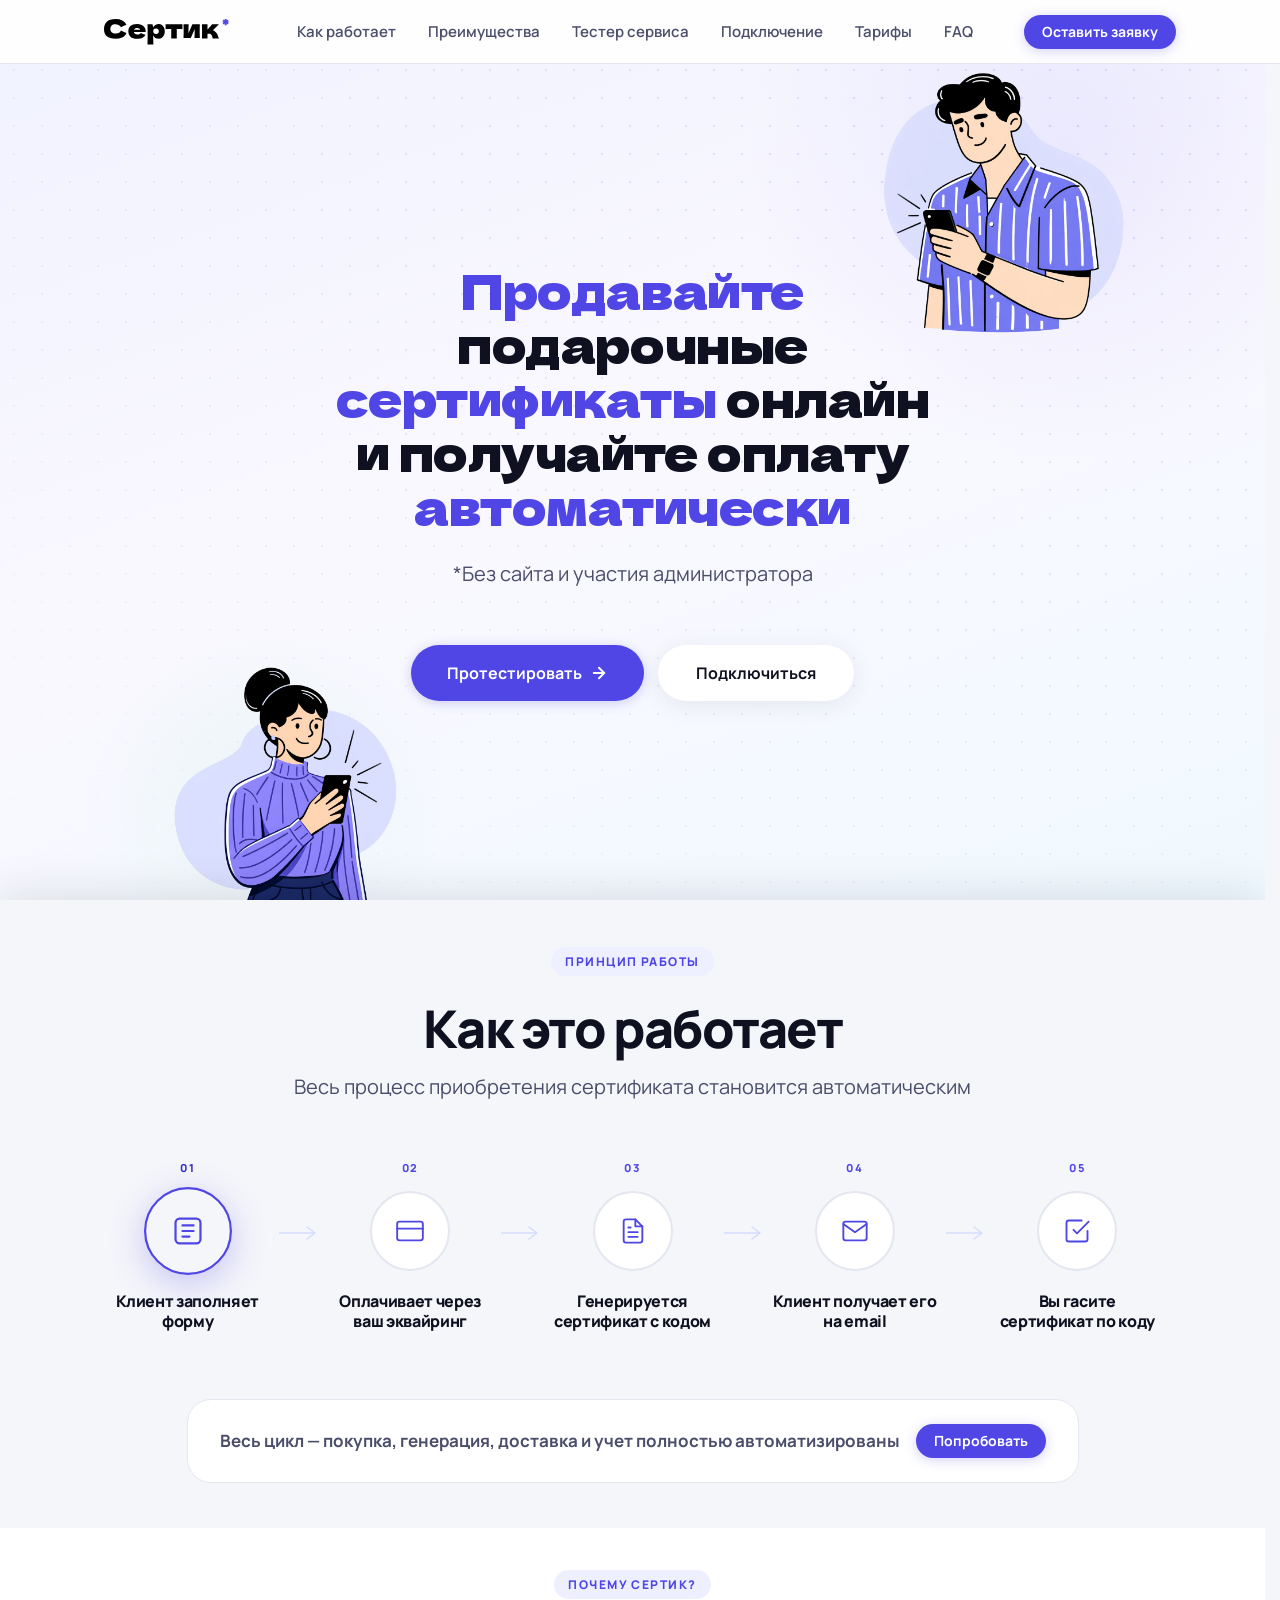
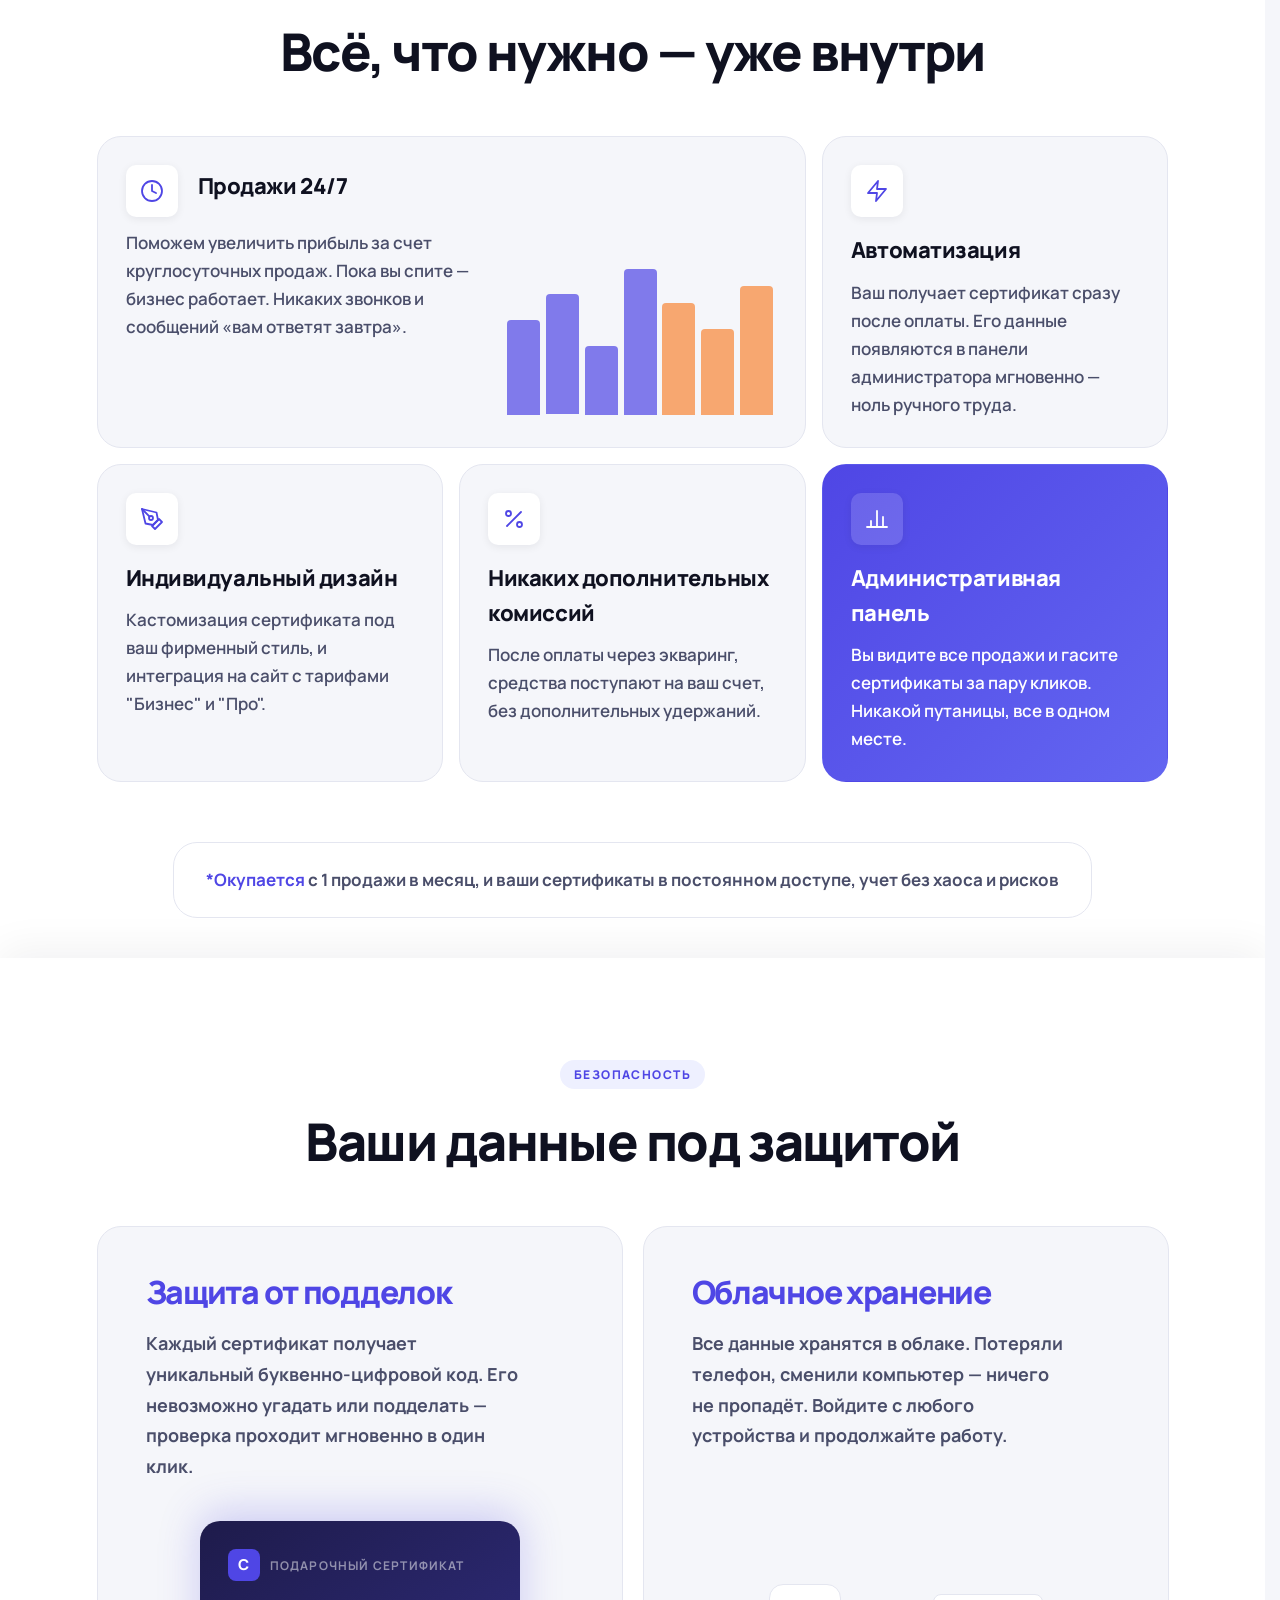
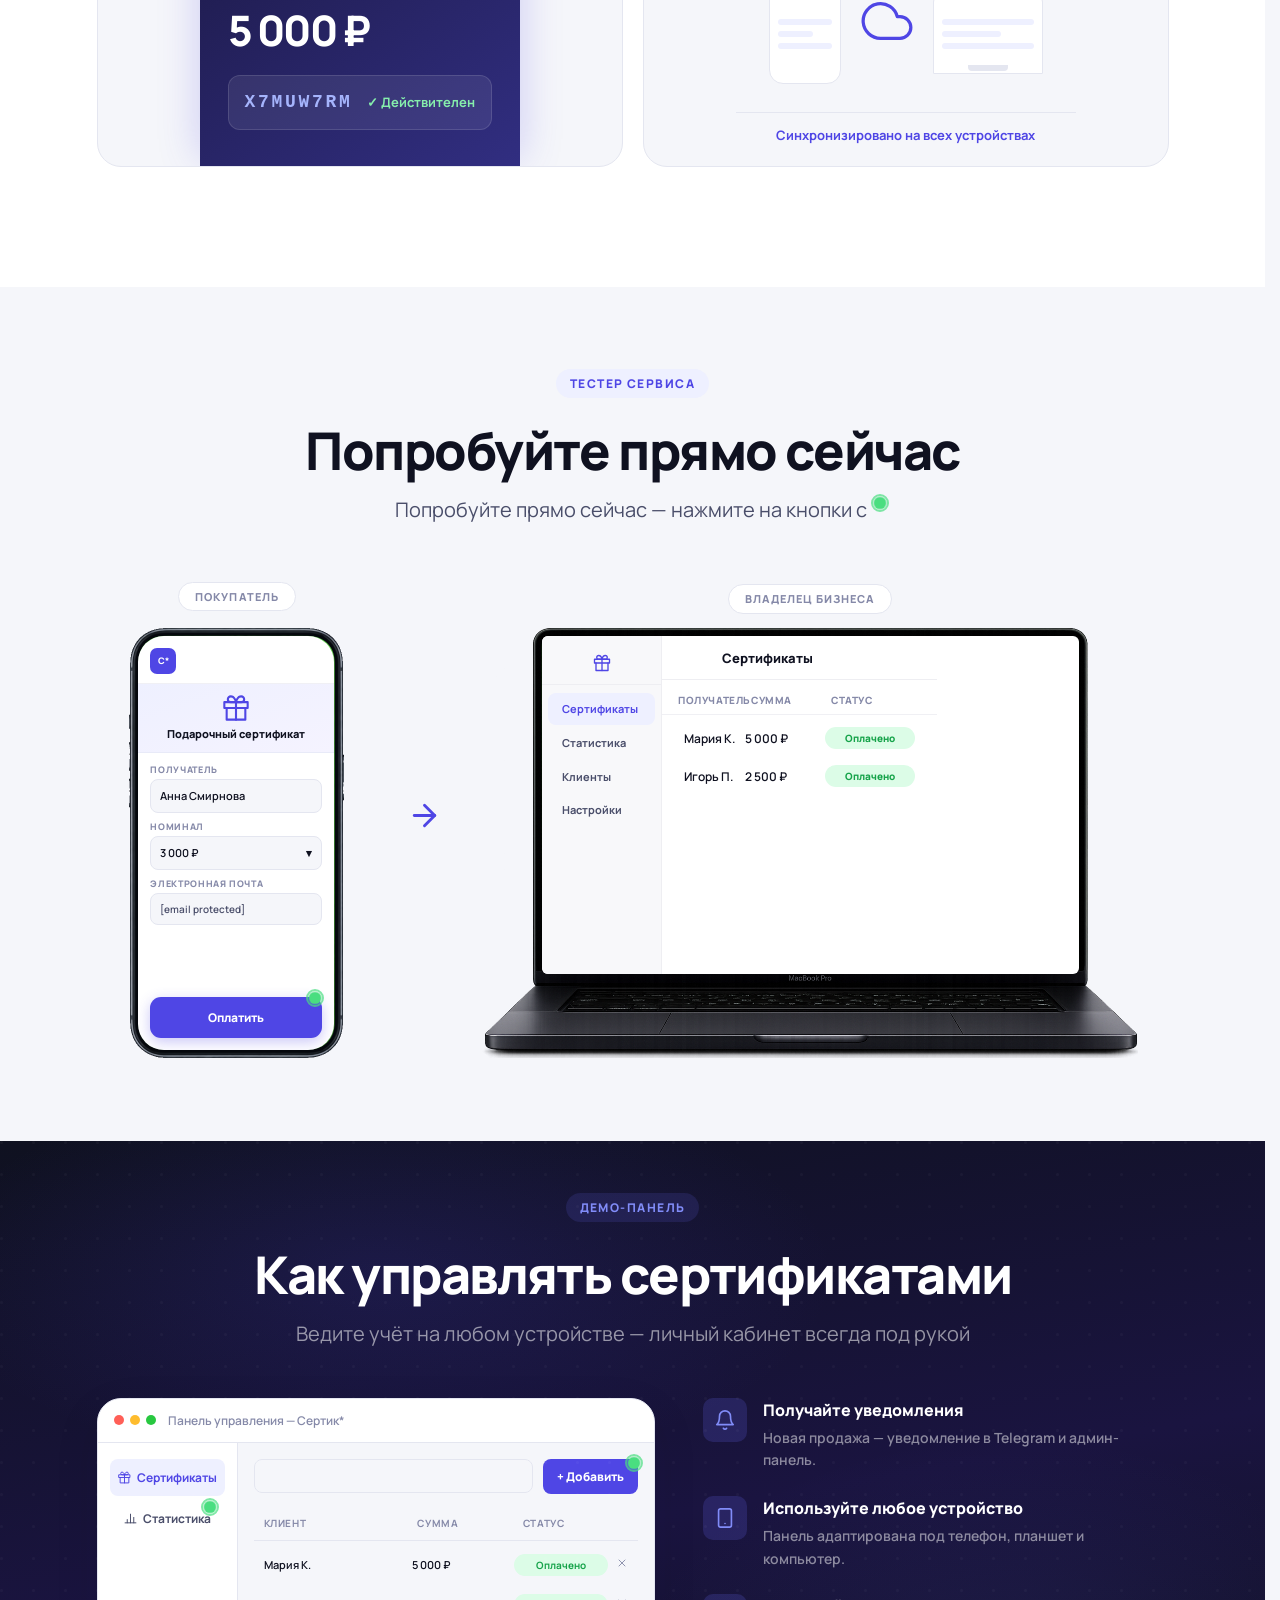
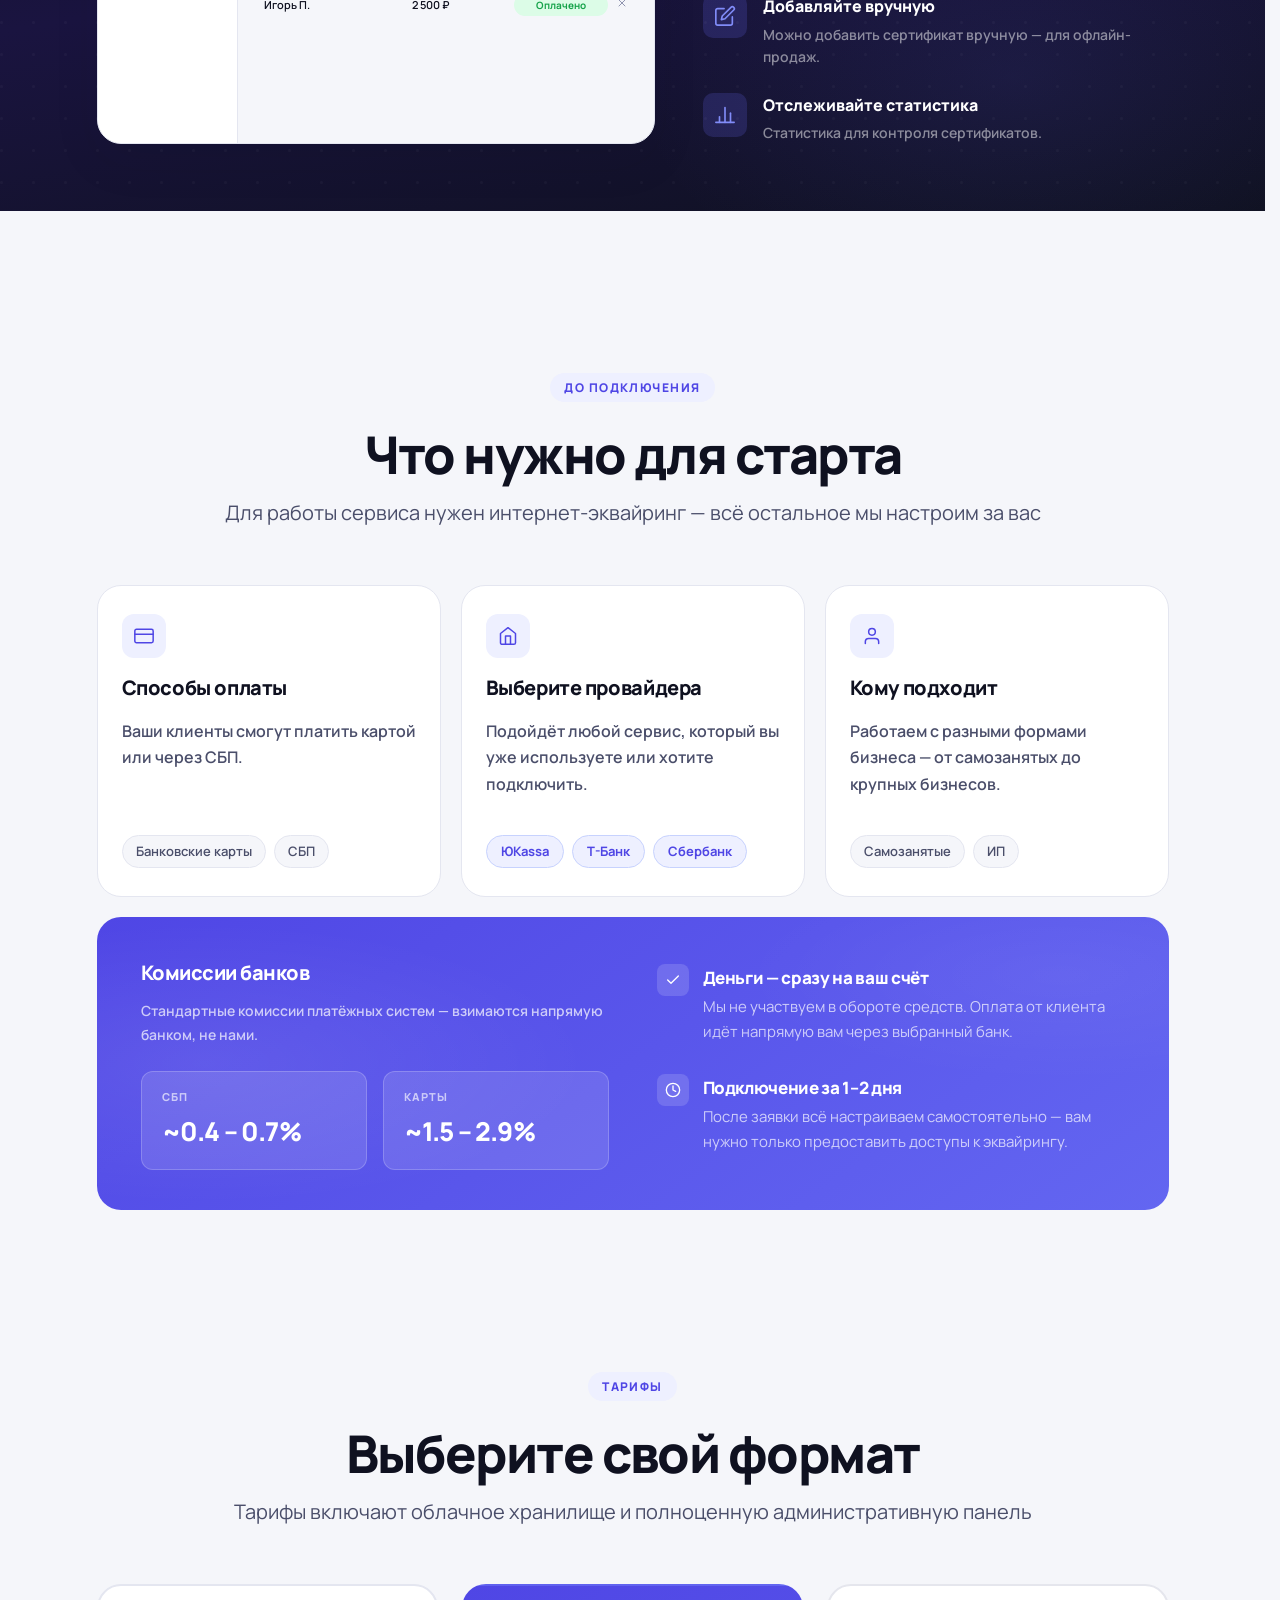
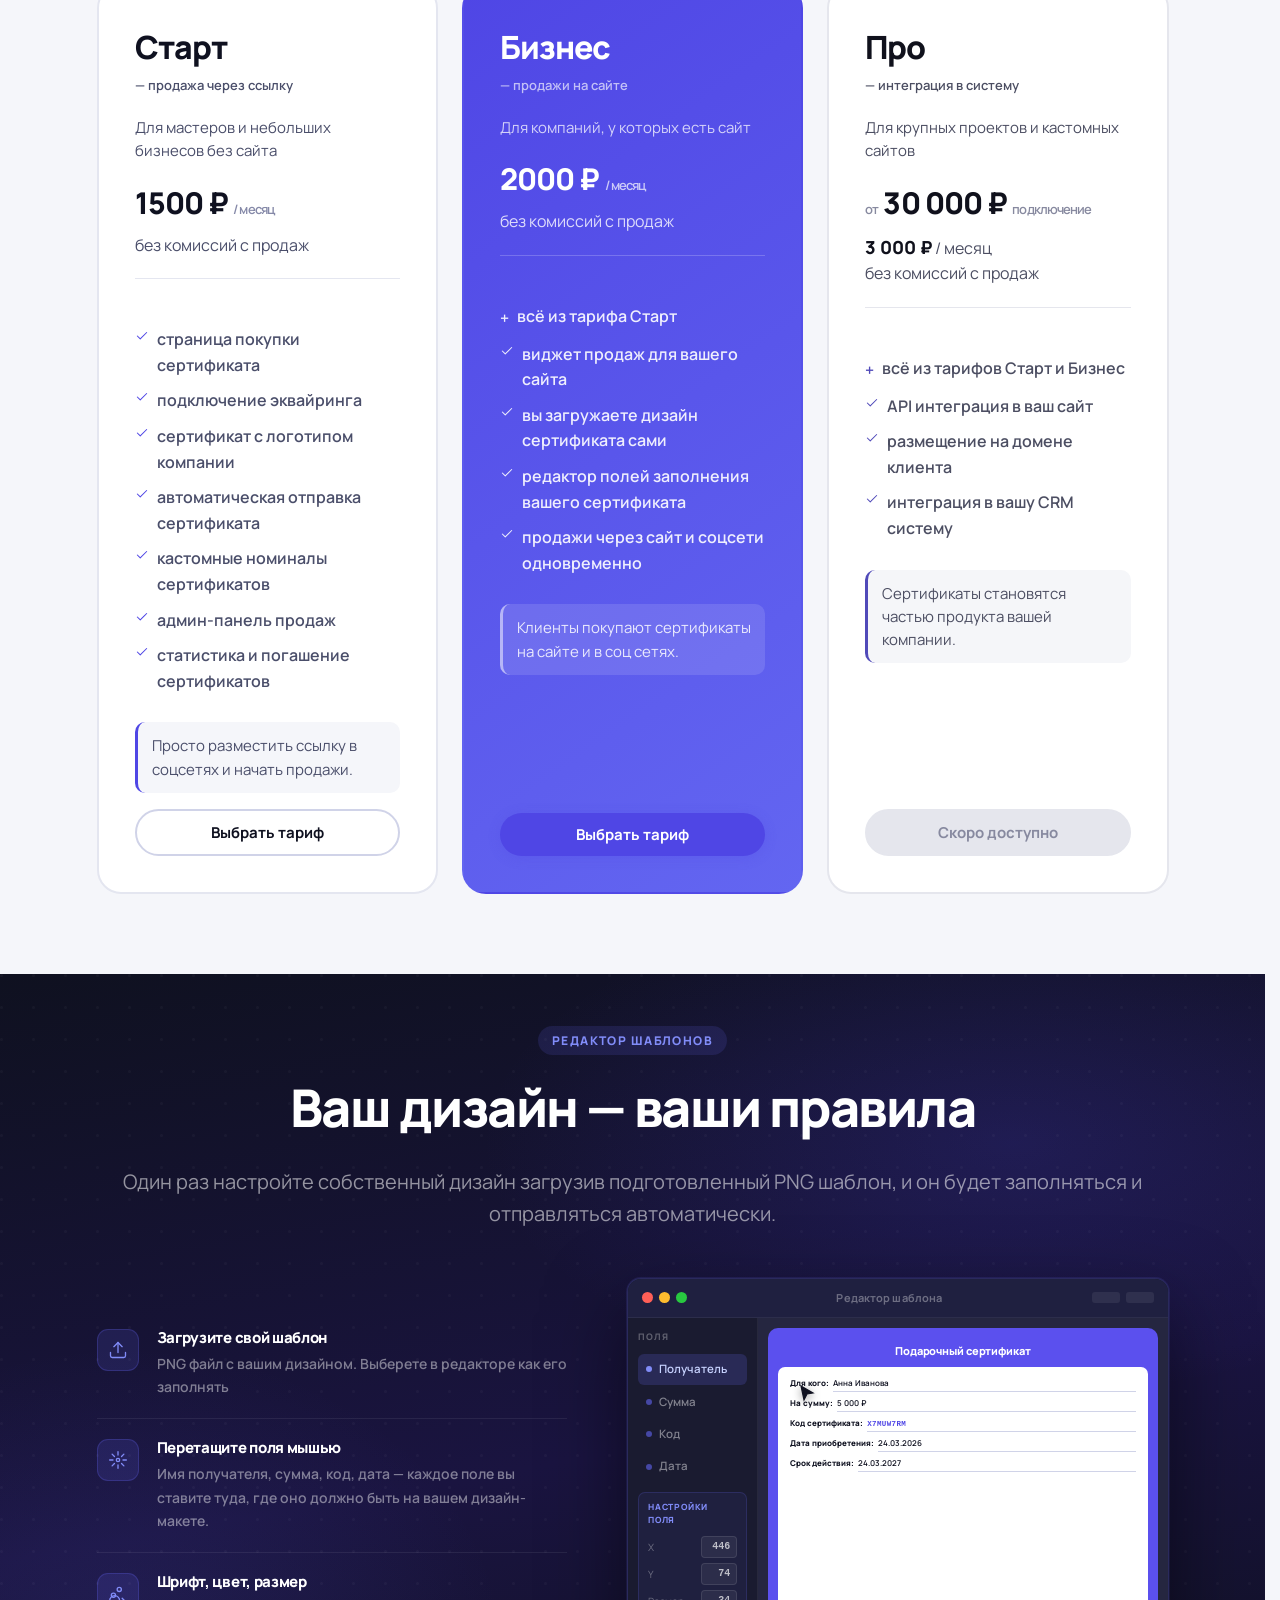
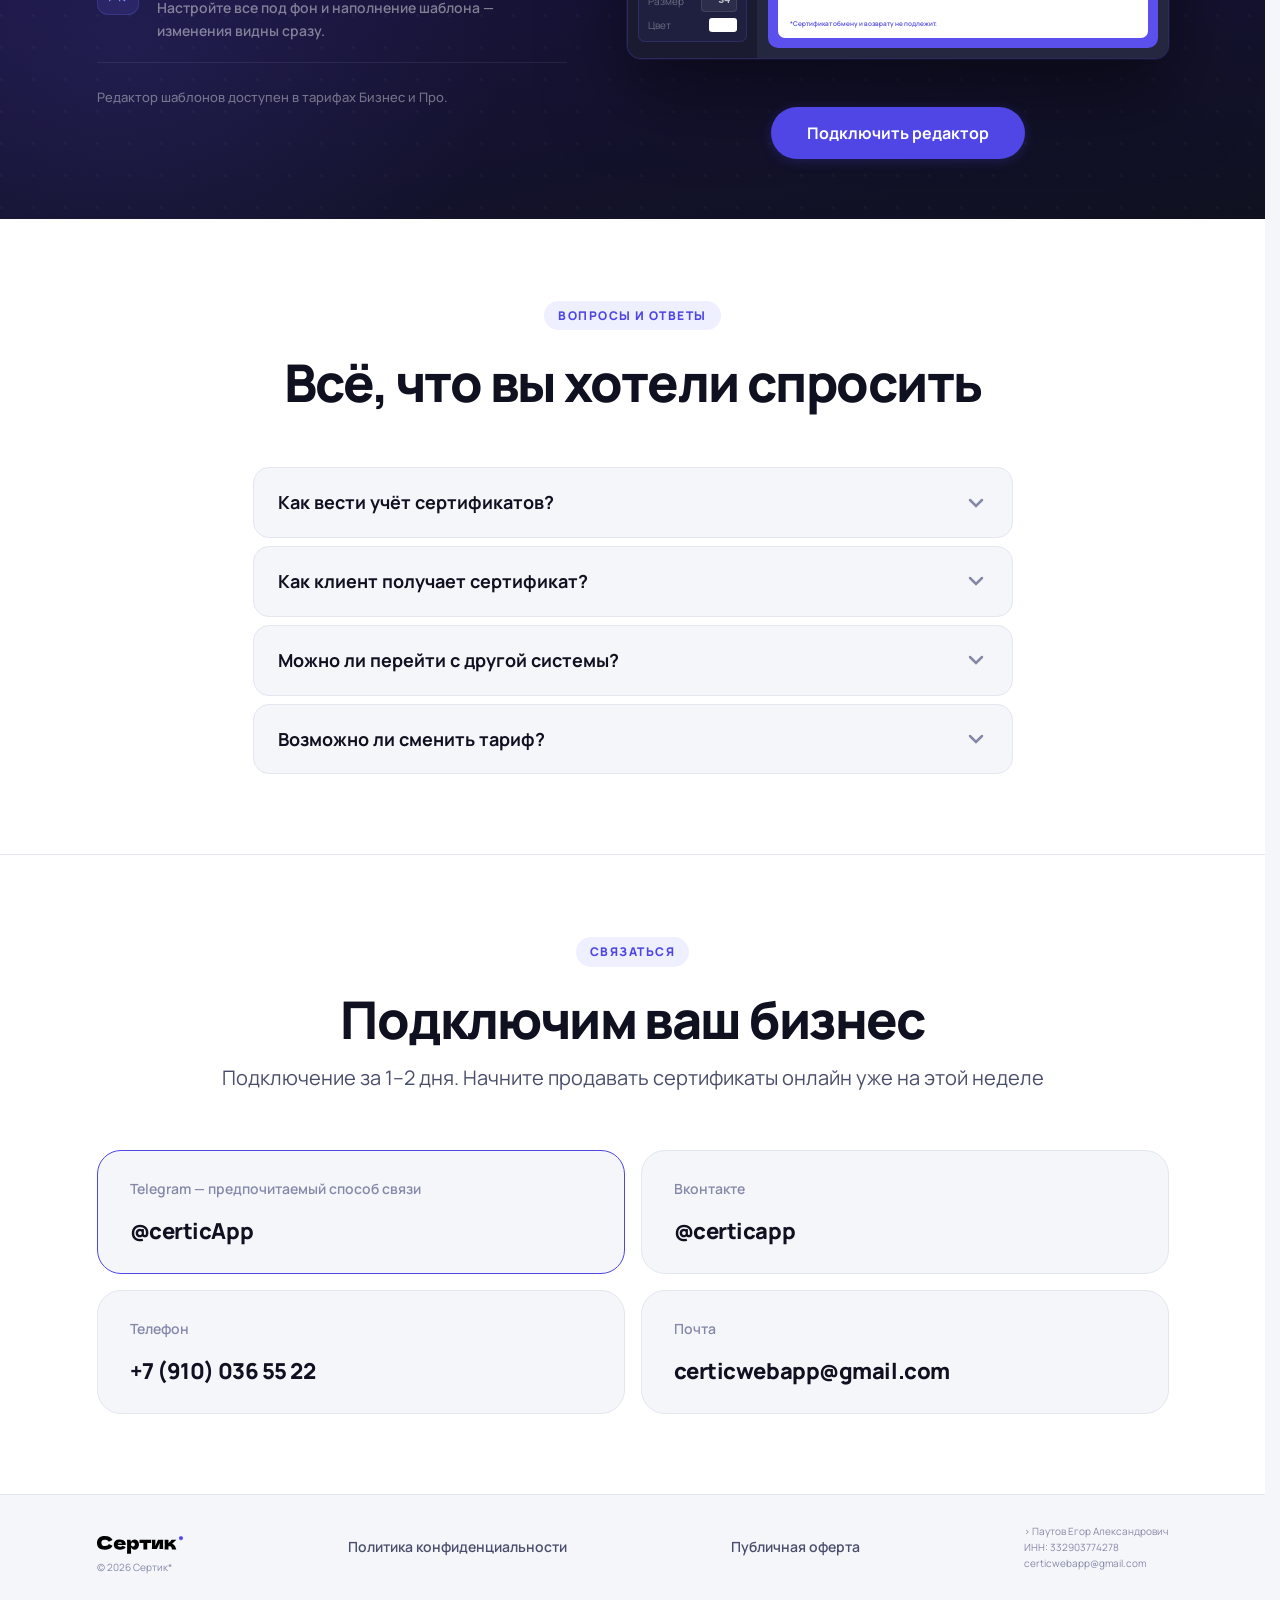
==== commit 1a0572d1: "fix editor animation" ====
--- a/index.html
+++ b/index.html
@@ -378,7 +378,7 @@
                 </div>
                 <div class="iph-field">
                   <div class="iph-flabel">Электронная почта</div>
-                  <div class="iph-finput iph-msg">certicwebapp@gmail.com</a></div>
+                  <div class="iph-finput iph-msg"><a href="/cdn-cgi/l/email-protection" class="__cf_email__" data-cfemail="4f2c2a3d3b262c382a2d2e3f3f0f28222e2623612c2022">[email&#160;protected]</a></a></div>
                 </div>
                 <button class="iph-btn" id="buyBtn">Оплатить</button>
               </div>
@@ -844,9 +844,9 @@
 
                   <!-- Для кого: значение скрывается при клике -->
                   <div class="ep__cfield" id="epWhoVal">
-                    
+                    <div class="ep__cfield-label">Для кого:</div>
                     <div class="ep__cfield-line">
-                      <span class="ep__cfield-val" id="epWhoVal"><div class="ep__cfield-label" >Для кого:</div>Анна Иванова</span>
+                      <span class="ep__cfield-val" id="epWhoSpan">Анна Иванова</span>
                     </div>
                   </div>
 
@@ -883,29 +883,12 @@
                 <div class="ep__pin-lbl">Для кого</div>
               </div>
 
-              <!-- Статичные маркеры других полей -->
-              <div class="ep__pin ep__pin--static" style="left:5%;top:40%">
-                <div class="ep__pin-dot ep__pin-dot--gray"></div>
-                <div class="ep__pin-lbl ep__pin-lbl--gray">На сумму</div>
-              </div>
-              <div class="ep__pin ep__pin--static" style="left:5%;top:54%">
-                <div class="ep__pin-dot ep__pin-dot--gray"></div>
-                <div class="ep__pin-lbl ep__pin-lbl--gray">Код</div>
-              </div>
-              <div class="ep__pin ep__pin--static" style="left:5%;top:68%">
-                <div class="ep__pin-dot ep__pin-dot--gray"></div>
-                <div class="ep__pin-lbl ep__pin-lbl--gray">Дата</div>
-              </div>
-
               <!-- Курсор -->
-              <div class="ep__cursor" id="epCursor">
+              <div class="ep__cursor" id="epCursor" style="position:absolute;pointer-events:none;z-index:30;left:88%;top:6%">
                 <svg viewBox="0 0 20 20" width="20" height="20"><path d="M4 2l12 7-6 1-3 6z" fill="#4f46e5" stroke="#fff" stroke-width="1.2"/></svg>
               </div>
 
             </div>
-
-          </div>
-        </div>
       </div>
 
     </div>
@@ -1013,14 +996,13 @@
       <a href="./privacy.html" target="_blank" class="footer__policy">Политика конфиденциальности</a>
       <a href="./offer.html" target="_blank" class="footer__policy">Публичная оферта</a>
       <span class="footer__copy">
-        Паутов Егор Александрович <br>
+        > Паутов Егор Александрович <br>
         ИНН: 332903774278 <br>
-        <a href="mailto:certicwebapp@gmail.com"> <span>Email: certicwebapp@gmail.com</span></a>
+        <a href="mailto:certicwebapp@gmail.com">certicwebapp@gmail.com</a>
         </span>
     </div>
   </div>
 </footer>
-
 <script src="script.js"></script>
 </body>
 </html>
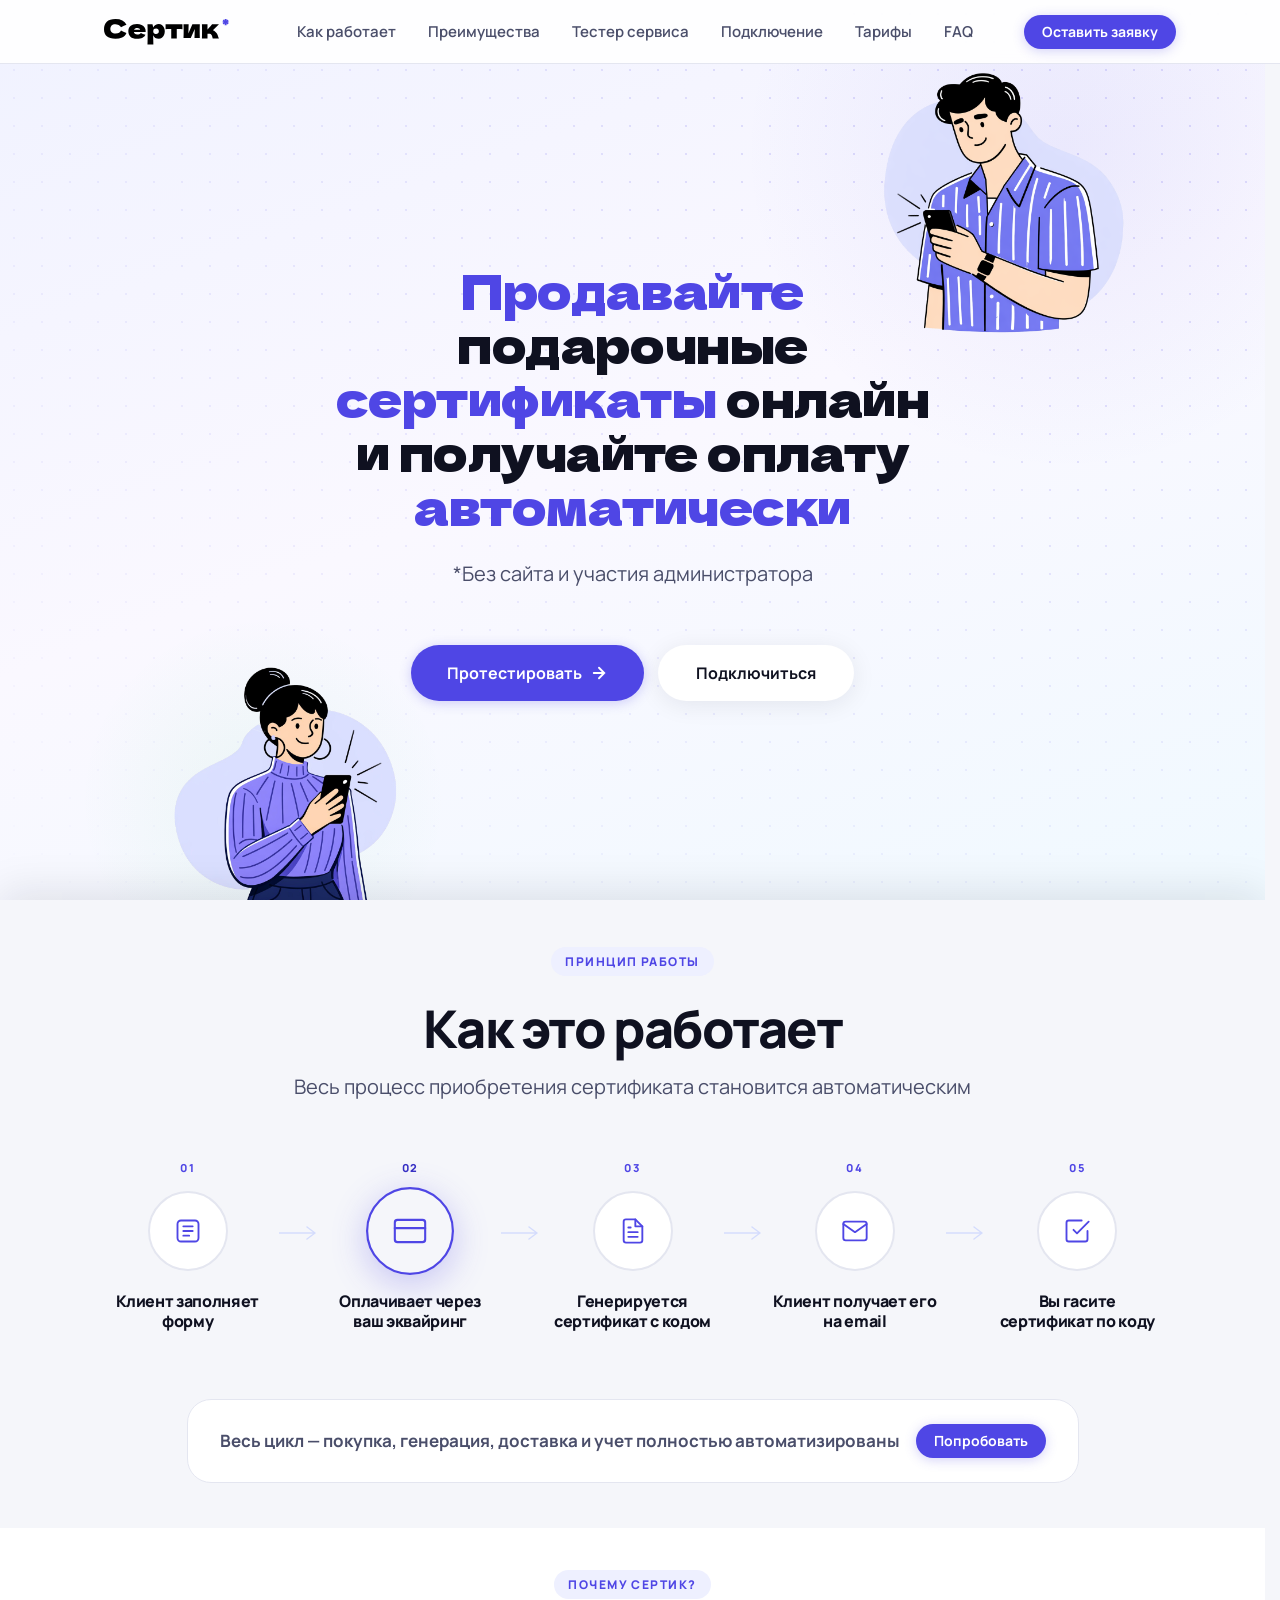
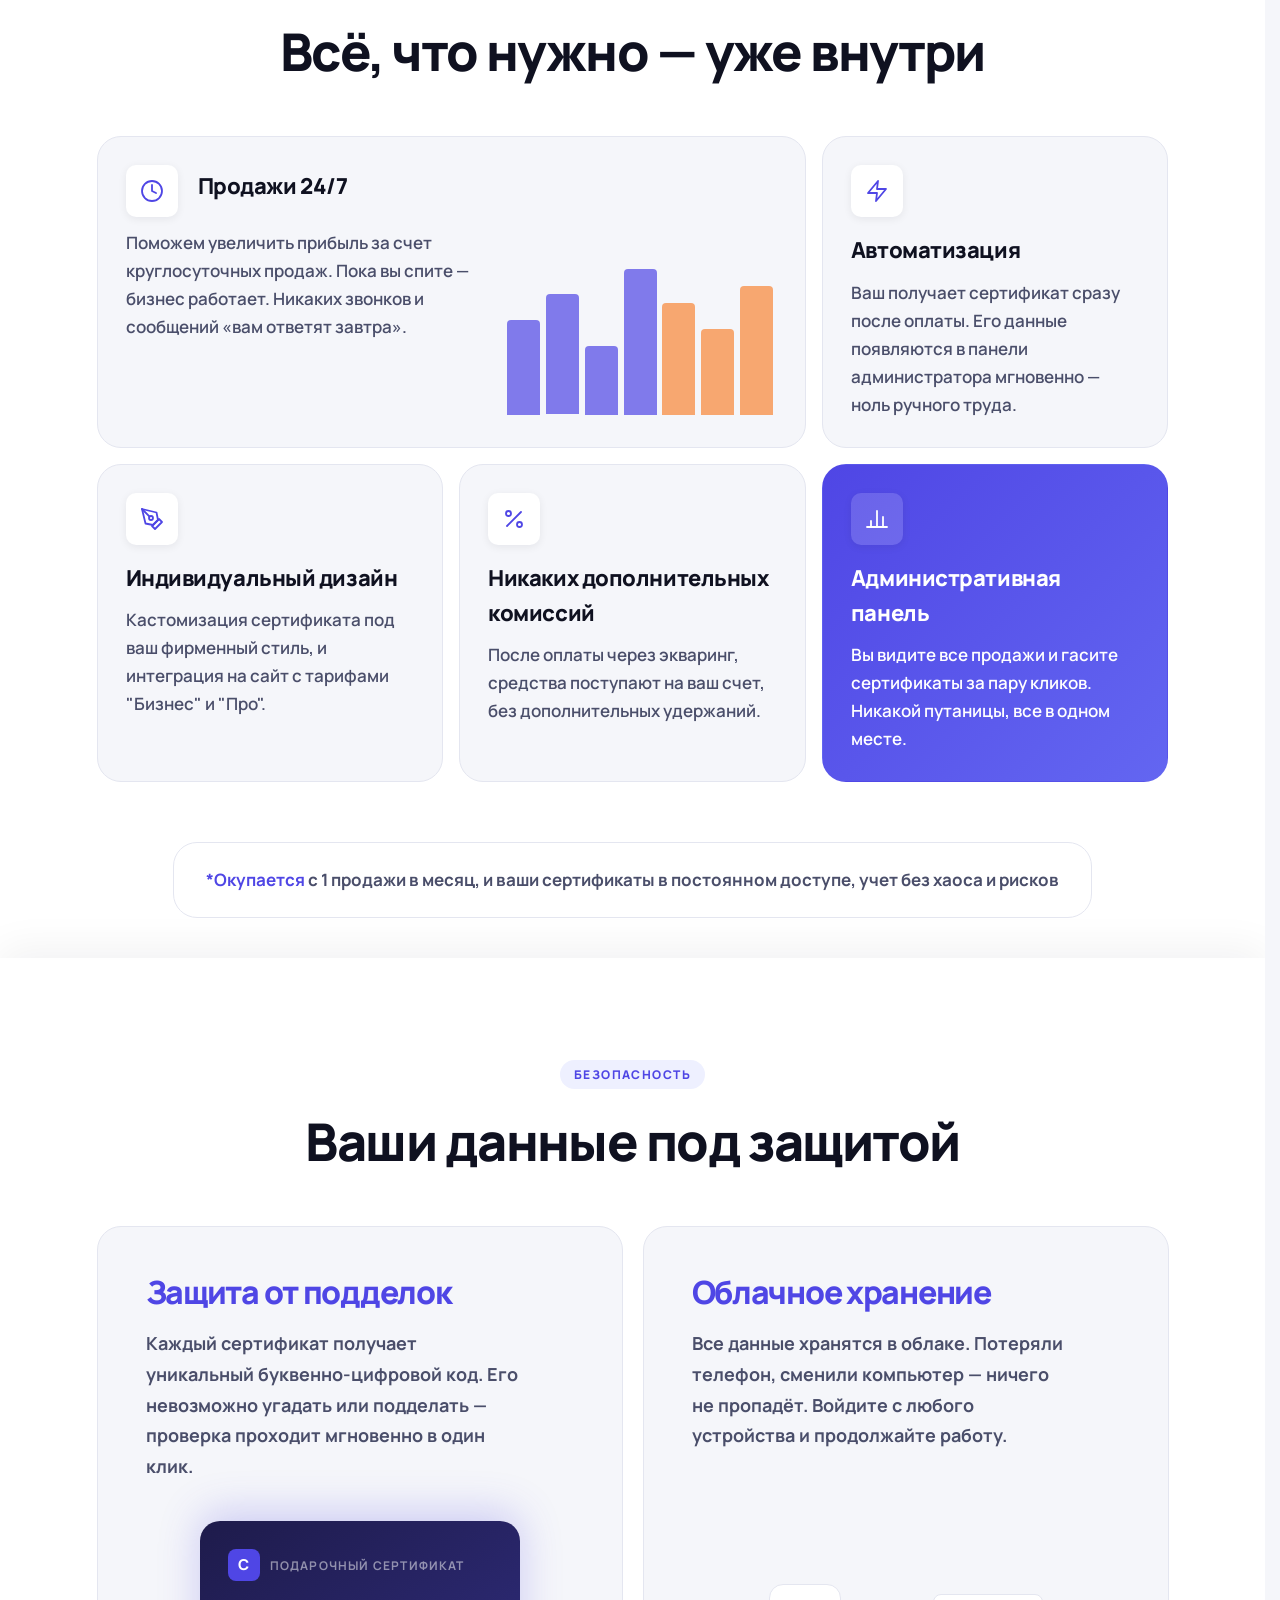
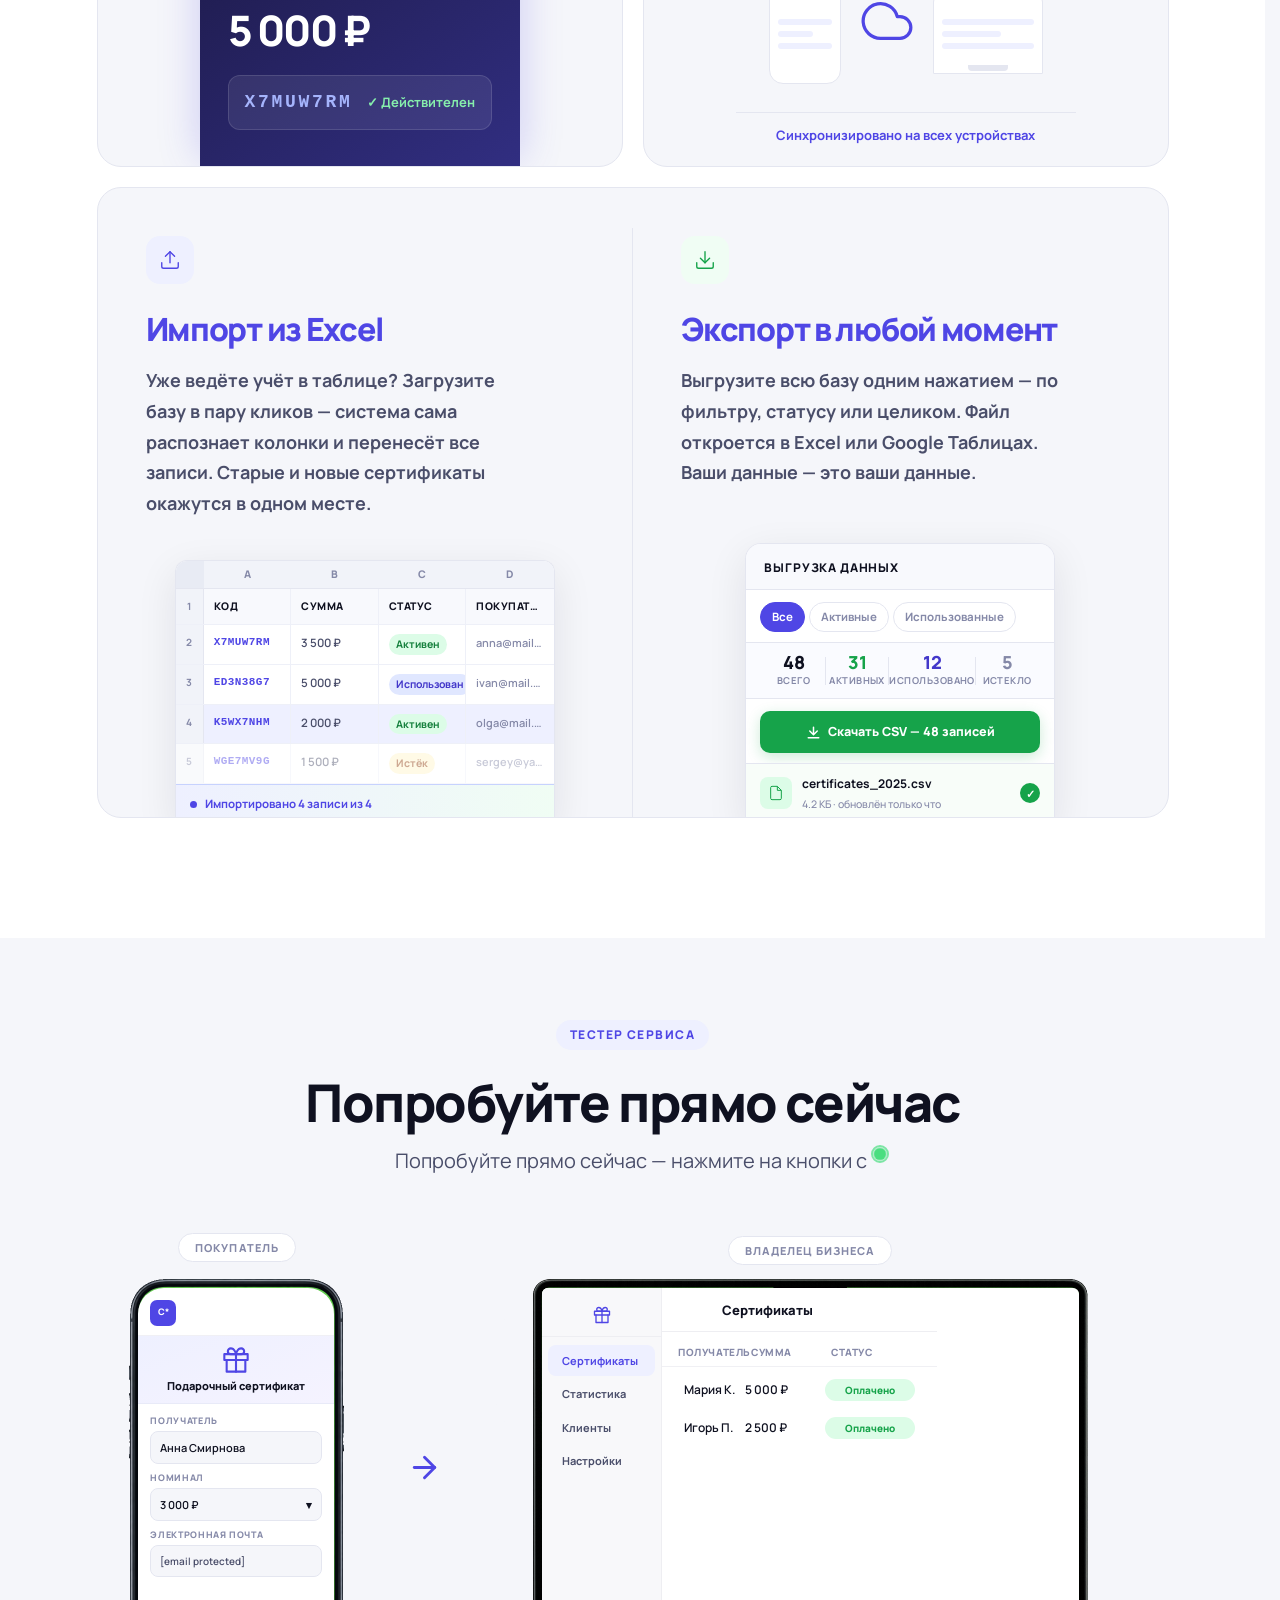
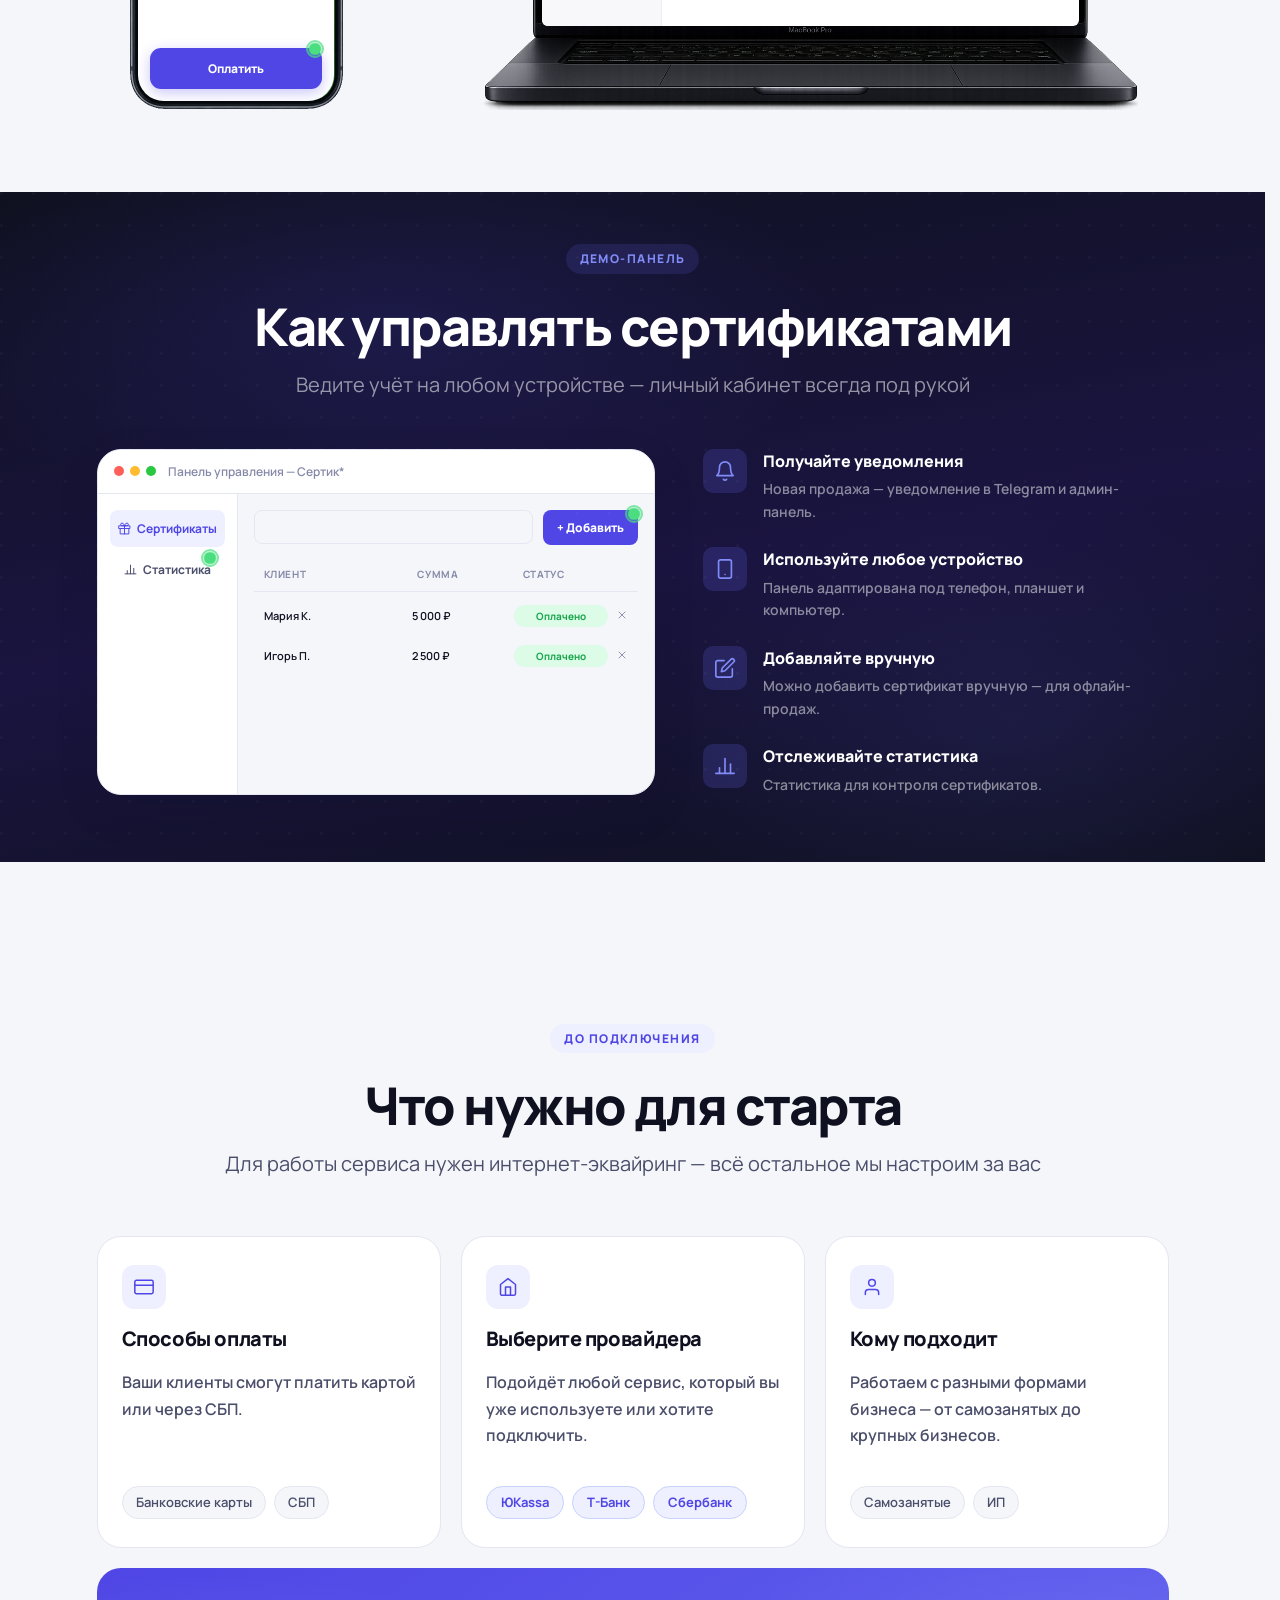
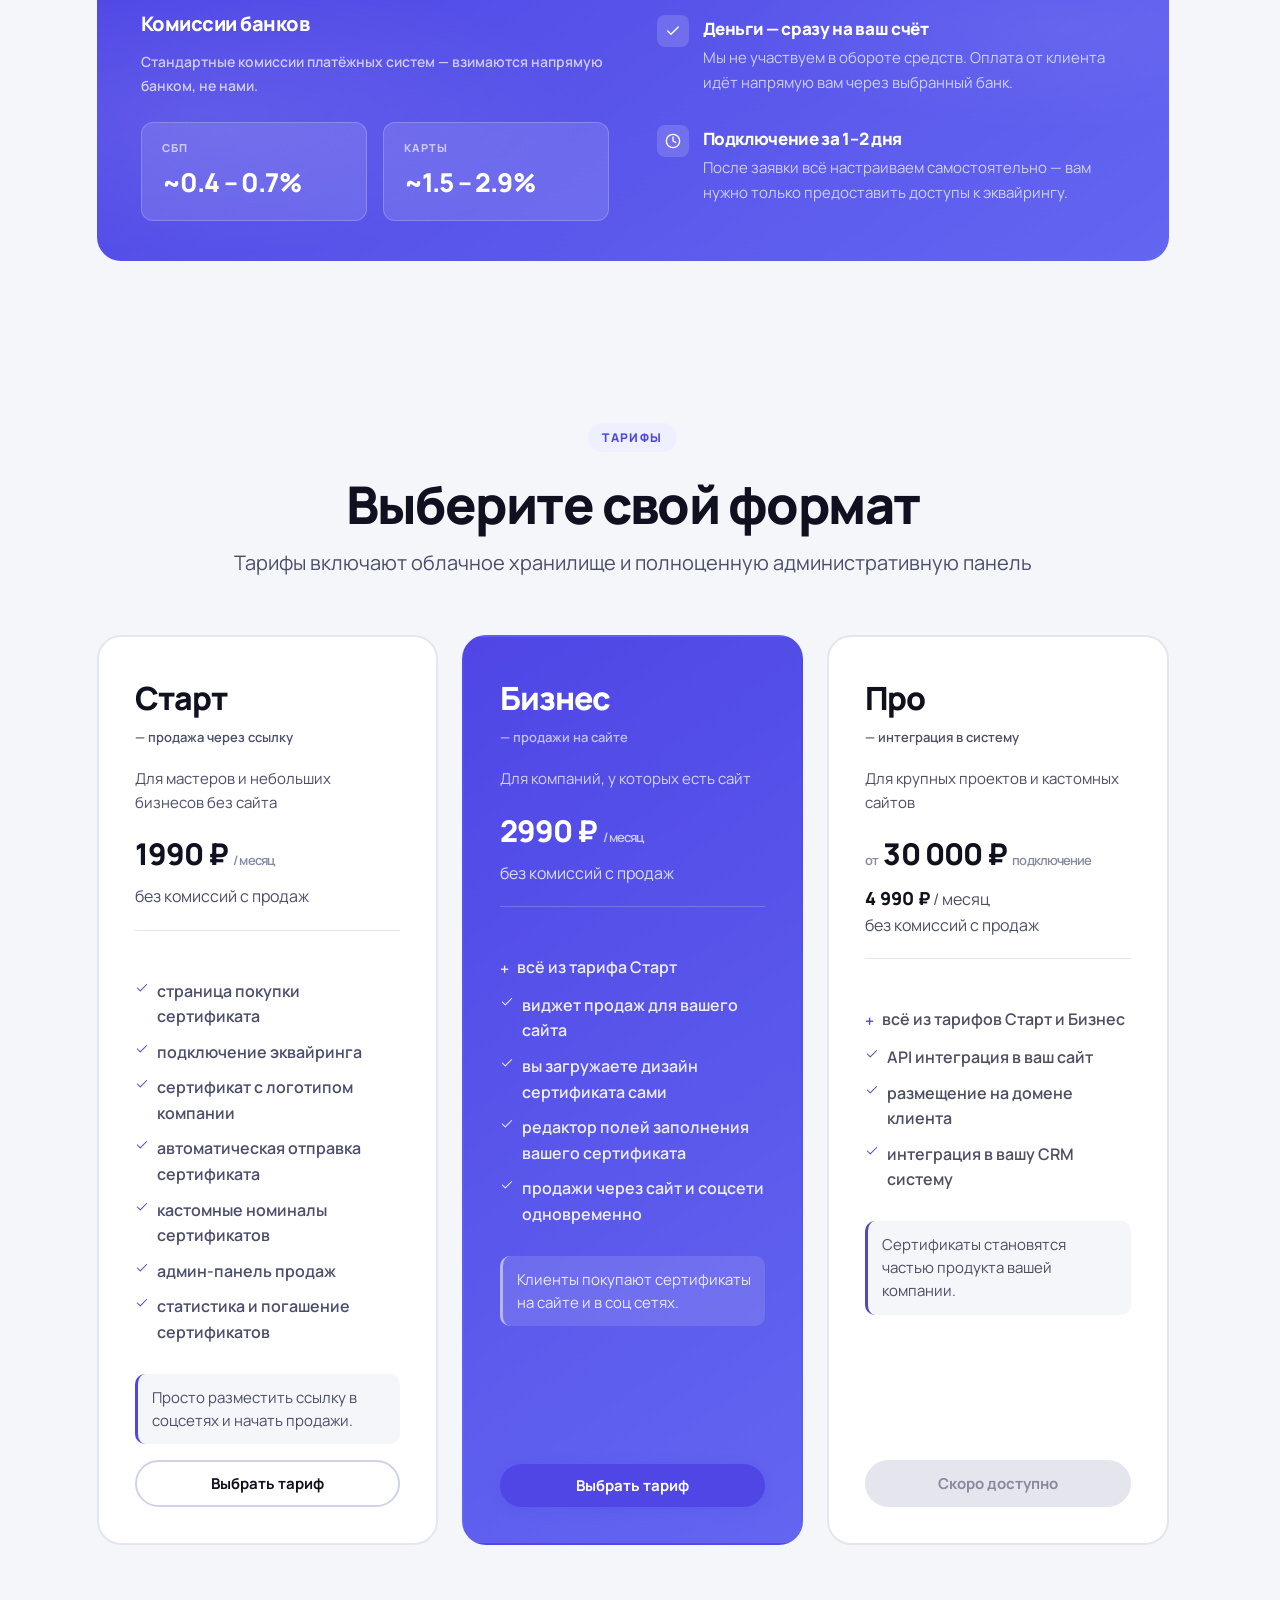
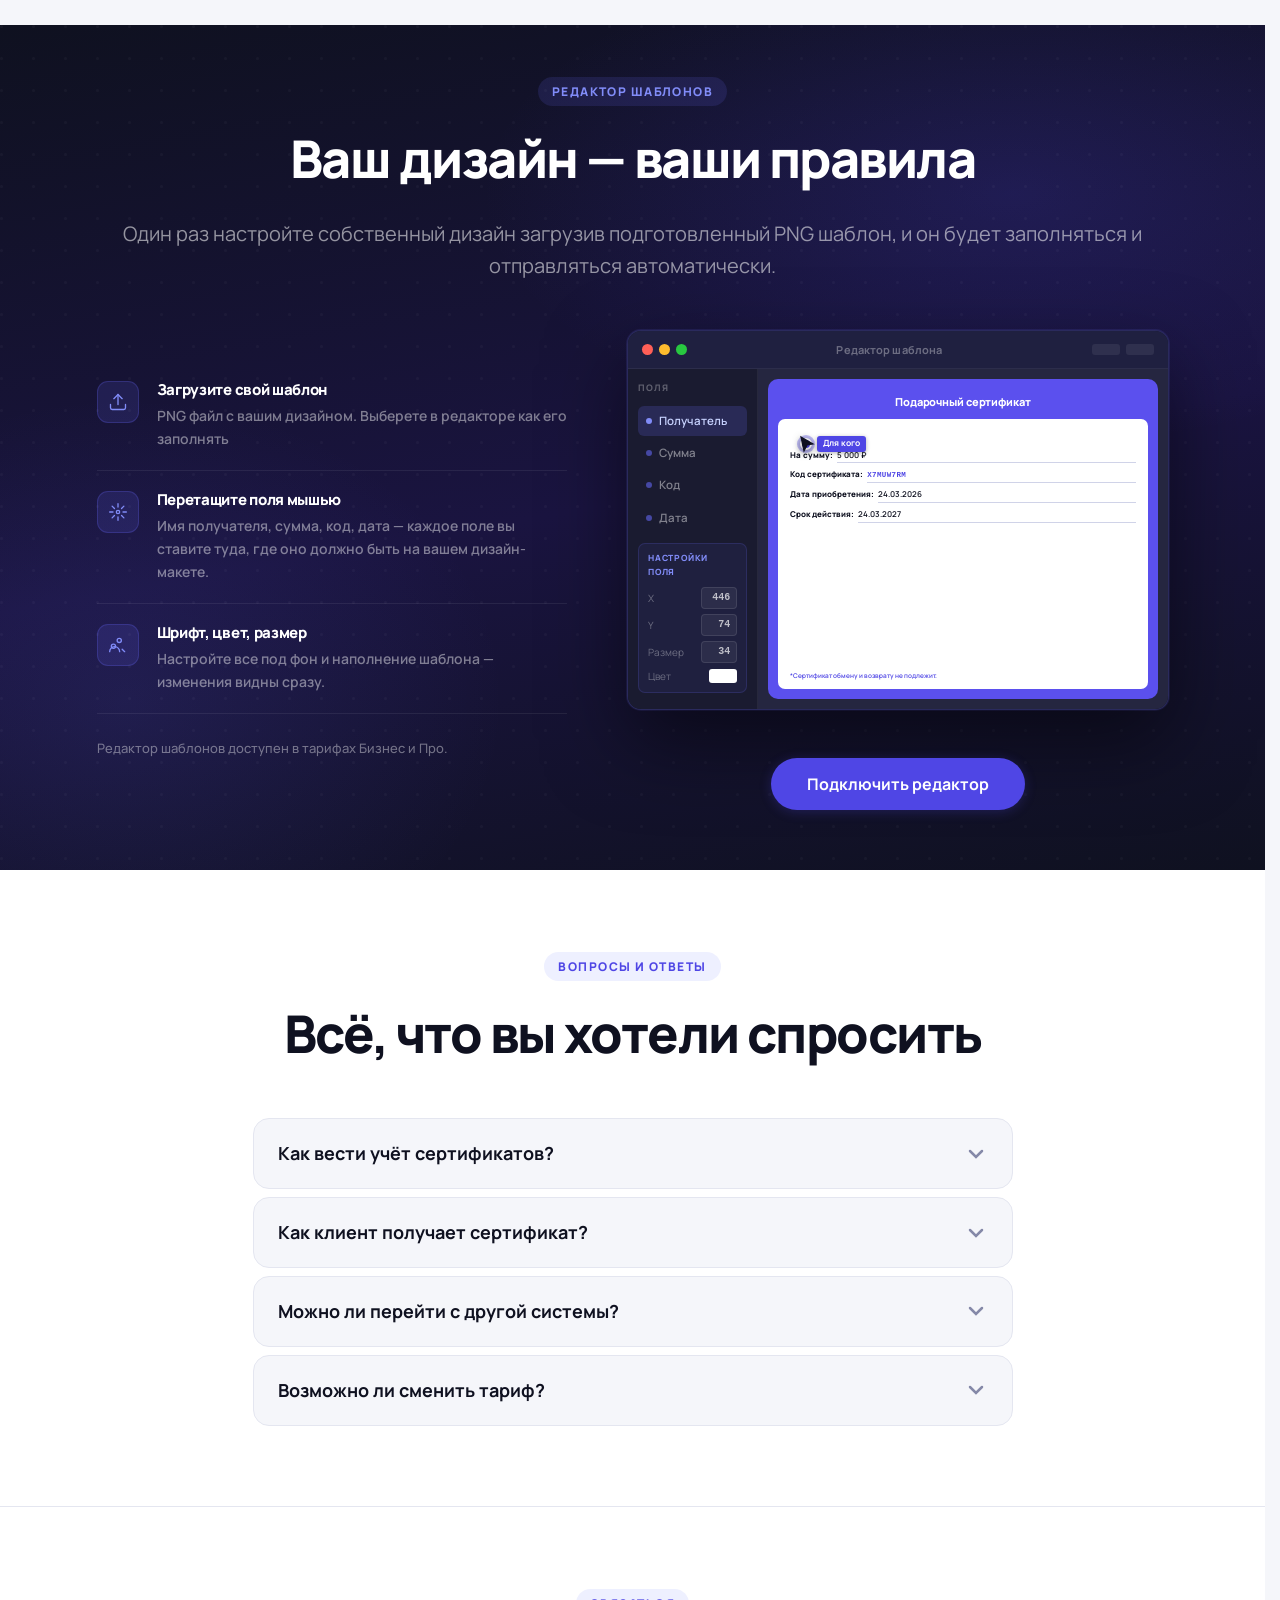
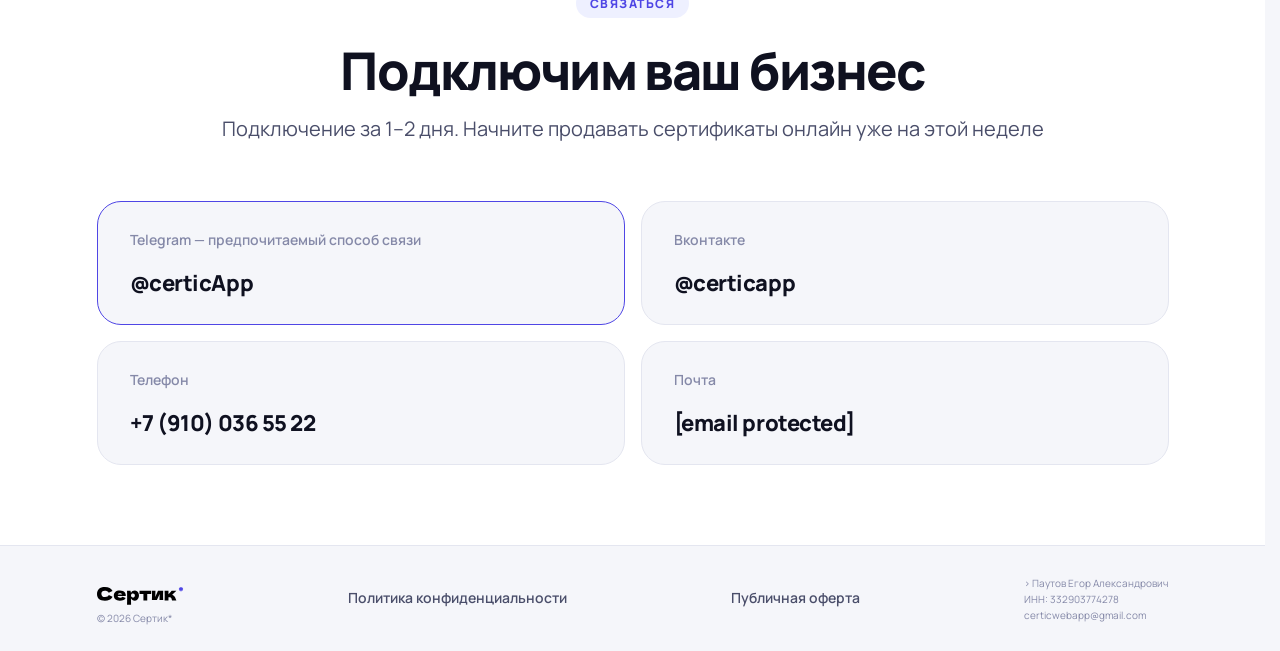
==== commit 2fff04cf: "+ imp exp" ====
--- a/index.html
+++ b/index.html
@@ -319,6 +319,145 @@
       </div>
 
     </div>
+
+    <!-- Импорт и экспорт данных -->
+    <div class="sec__data reveal" data-d="60">
+
+      <div class="sec__data-half">
+        <div class="sec__data-icon">
+          <svg viewBox="0 0 24 24" fill="none" stroke="currentColor" stroke-width="1.5" stroke-linecap="round" stroke-linejoin="round">
+            <path d="M21 15v4a2 2 0 0 1-2 2H5a2 2 0 0 1-2-2v-4"/>
+            <polyline points="17 8 12 3 7 8"/>
+            <line x1="12" y1="3" x2="12" y2="15"/>
+          </svg>
+        </div>
+        <div class="sec__data-content">
+          <h3 class="sec__panel-title"><span class="hero__note-first">Импорт из Excel</span></h3>
+          <p class="sec__panel-desc">Уже ведёте учёт в таблице? Загрузите базу в пару кликов — система сама распознает колонки и перенесёт все записи. Старые и новые сертификаты окажутся в одном месте.</p>
+        </div>
+        <div class="sec__data-visual">
+          <div class="sec__xl-mockup">
+            <!-- Строка с номерами колонок (Excel-style) -->
+            <div class="sec__xl-letters">
+              <div class="sec__xl-corner"></div>
+              <div>A</div><div>B</div><div>C</div><div>D</div>
+            </div>
+            <!-- Заголовок -->
+            <div class="sec__xl-row sec__xl-row--head">
+              <div class="sec__xl-num">1</div>
+              <div class="sec__xl-cell sec__xl-cell--head">Код</div>
+              <div class="sec__xl-cell sec__xl-cell--head">Сумма</div>
+              <div class="sec__xl-cell sec__xl-cell--head">Статус</div>
+              <div class="sec__xl-cell sec__xl-cell--head">Покупатель</div>
+            </div>
+            <!-- Строки данных -->
+            <div class="sec__xl-row">
+              <div class="sec__xl-num">2</div>
+              <div class="sec__xl-cell sec__xl-cell--code">X7MUW7RM</div>
+              <div class="sec__xl-cell">3 500 ₽</div>
+              <div class="sec__xl-cell"><span class="sec__xl-badge sec__xl-badge--paid">Активен</span></div>
+              <div class="sec__xl-cell sec__xl-cell--email">anna@mail.ru</div>
+            </div>
+            <div class="sec__xl-row">
+              <div class="sec__xl-num">3</div>
+              <div class="sec__xl-cell sec__xl-cell--code">ED3N38G7</div>
+              <div class="sec__xl-cell">5 000 ₽</div>
+              <div class="sec__xl-cell"><span class="sec__xl-badge sec__xl-badge--used">Использован</span></div>
+              <div class="sec__xl-cell sec__xl-cell--email">ivan@mail.ru</div>
+            </div>
+            <div class="sec__xl-row sec__xl-row--selected">
+              <div class="sec__xl-num">4</div>
+              <div class="sec__xl-cell sec__xl-cell--code">K5WX7NHM</div>
+              <div class="sec__xl-cell">2 000 ₽</div>
+              <div class="sec__xl-cell"><span class="sec__xl-badge sec__xl-badge--paid">Активен</span></div>
+              <div class="sec__xl-cell sec__xl-cell--email">olga@mail.ru</div>
+            </div>
+            <div class="sec__xl-row sec__xl-row--faded">
+              <div class="sec__xl-num">5</div>
+              <div class="sec__xl-cell sec__xl-cell--code">WGE7MV9G</div>
+              <div class="sec__xl-cell">1 500 ₽</div>
+              <div class="sec__xl-cell"><span class="sec__xl-badge sec__xl-badge--exp">Истёк</span></div>
+              <div class="sec__xl-cell sec__xl-cell--email">sergey@yandex.ru</div>
+            </div>
+            <!-- Нижняя строка-импульс -->
+            <div class="sec__xl-import-bar">
+              <span class="sec__xl-import-dot"></span>
+              Импортировано 4 записи из 4
+            </div>
+          </div>
+        </div>
+      </div>
+
+      <div class="sec__data-divider"></div>
+
+      <div class="sec__data-half">
+        <div class="sec__data-icon sec__data-icon--export">
+          <svg viewBox="0 0 24 24" fill="none" stroke="currentColor" stroke-width="1.5" stroke-linecap="round" stroke-linejoin="round">
+            <path d="M21 15v4a2 2 0 0 1-2 2H5a2 2 0 0 1-2-2v-4"/>
+            <polyline points="7 10 12 15 17 10"/>
+            <line x1="12" y1="15" x2="12" y2="3"/>
+          </svg>
+        </div>
+        <div class="sec__data-content">
+          <h3 class="sec__panel-title"><span class="hero__note-first">Экспорт в любой момент</span></h3>
+          <p class="sec__panel-desc">Выгрузите всю базу одним нажатием — по фильтру, статусу или целиком. Файл откроется в Excel или Google Таблицах. Ваши данные — это ваши данные.</p>
+        </div>
+        <div class="sec__data-visual sec__data-visual--export">
+          <div class="sec__export-mockup">
+            <!-- Шапка панели -->
+            <div class="sec__exp-panel">
+              <div class="sec__exp-panel-title">Выгрузка данных</div>
+              <!-- Фильтр -->
+              <div class="sec__exp-filters">
+                <button class="sec__exp-filter sec__exp-filter--active">Все</button>
+                <button class="sec__exp-filter">Активные</button>
+                <button class="sec__exp-filter">Использованные</button>
+              </div>
+              <!-- Статистика -->
+              <div class="sec__exp-stats">
+                <div class="sec__exp-stat">
+                  <span class="sec__exp-stat-num">48</span>
+                  <span class="sec__exp-stat-label">всего</span>
+                </div>
+                <div class="sec__exp-stat-divider"></div>
+                <div class="sec__exp-stat">
+                  <span class="sec__exp-stat-num" style="color:#16a34a">31</span>
+                  <span class="sec__exp-stat-label">активных</span>
+                </div>
+                <div class="sec__exp-stat-divider"></div>
+                <div class="sec__exp-stat">
+                  <span class="sec__exp-stat-num" style="color:#4338ca">12</span>
+                  <span class="sec__exp-stat-label">использовано</span>
+                </div>
+                <div class="sec__exp-stat-divider"></div>
+                <div class="sec__exp-stat">
+                  <span class="sec__exp-stat-num" style="color:var(--ink3)">5</span>
+                  <span class="sec__exp-stat-label">истекло</span>
+                </div>
+              </div>
+              <!-- Кнопка -->
+              <div class="sec__exp-btn">
+                <svg viewBox="0 0 20 20" fill="none" stroke="currentColor" stroke-width="2" stroke-linecap="round"><path d="M10 13V3M5 8l5 5 5-5"/><path d="M3 17h14"/></svg>
+                Скачать CSV — 48 записей
+              </div>
+              <!-- Файл -->
+              <div class="sec__exp-file">
+                <div class="sec__exp-file-icon">
+                  <svg viewBox="0 0 24 24" fill="none" stroke="currentColor" stroke-width="1.5"><path d="M14 2H6a2 2 0 0 0-2 2v16a2 2 0 0 0 2 2h12a2 2 0 0 0 2-2V8z"/><polyline points="14 2 14 8 20 8"/></svg>
+                </div>
+                <div class="sec__exp-file-info">
+                  <span class="sec__exp-file-name">certificates_2025.csv</span>
+                  <span class="sec__exp-file-meta">4.2 КБ · обновлён только что</span>
+                </div>
+                <div class="sec__exp-file-check">✓</div>
+              </div>
+            </div>
+          </div>
+        </div>
+      </div>
+
+    </div>
+
   </div>
 </section>
 
@@ -665,7 +804,7 @@
       <div class="plan reveal" data-d="0">
         <div class="plan__name">Старт <span class="plan__sub">— продажа через ссылку</span></div>
         <div class="plan__desc">Для мастеров и небольших бизнесов без сайта</div>
-        <div class="plan__setup">1500 ₽ <span>/ месяц</span></div>
+        <div class="plan__setup">1990 ₽ <span>/ месяц</span></div>
         <div class="plan__monthly">без комиссий с продаж </div>
         <div class="plan__divider"></div>
         <ul class="plan__list">
@@ -685,7 +824,7 @@
       <div class="plan plan--hot reveal" data-d="100">
         <div class="plan__name">Бизнес <span class="plan__sub">— продажи на сайте</span></div>
         <div class="plan__desc">Для компаний, у которых есть сайт</div>
-        <div class="plan__setup">2000 ₽ <span>/ месяц</span></div>
+        <div class="plan__setup">2990 ₽ <span>/ месяц</span></div>
         <div class="plan__monthly">без комиссий с продаж</div>
         <div class="plan__divider"></div>
         <ul class="plan__list">
@@ -704,7 +843,7 @@
         <div class="plan__name">Про <span class="plan__sub">— интеграция в систему</span></div>
         <div class="plan__desc">Для крупных проектов и кастомных сайтов</div>
         <div class="plan__setup"> <span>от</span> 30 000 ₽ <span>подключение</span></div>
-        <div class="plan__monthly"><strong>3 000 ₽</strong> / месяц <br>без комиссий с продаж</div>
+        <div class="plan__monthly"><strong>4 990 ₽</strong> / месяц <br>без комиссий с продаж</div>
         <div class="plan__divider"></div>
         <ul class="plan__list">
           <li><span class="plc">+</span> всё из тарифов Старт и Бизнес</li>
@@ -973,9 +1112,9 @@
         <strong class="clink-card__value">+7 (910) 036 55 22</strong>
       </a>
 
-      <a href="mailto:certicwebapp@gmail.com" class="clink-card">
+      <a href="/cdn-cgi/l/email-protection#e1828493958882968483809191a1868c80888dcf828e8c" class="clink-card">
         <span class="clink-card__label">Почта</span>
-        <strong class="clink-card__value">certicwebapp@gmail.com</strong>
+        <strong class="clink-card__value"><span class="__cf_email__" data-cfemail="f1929483859892869493908181b1969c90989ddf929e9c">[email&#160;protected]</span></strong>
       </a>
 
     </div>
--- a/style.css
+++ b/style.css
@@ -3168,3 +3168,384 @@
   .ep__feat h3 { font-size: 14px; }
   .ep__feat p  { font-size: 13px; }
 }
+
+/* ═══════════════════════════════════════════════
+   SEC DATA — Импорт и экспорт
+   ═══════════════════════════════════════════════ */
+.sec__data {
+  display: grid;
+  grid-template-columns: 1fr auto 1fr;
+  align-items: start;
+  gap: 0;
+  background: var(--bg);
+  border: 1.5px solid var(--border);
+  border-radius: var(--radius-lg);
+  overflow: hidden;
+  margin-top: 20px;
+  transition: border-color var(--dur) var(--ease), box-shadow var(--dur) var(--ease);
+}
+.sec__data:hover {
+  border-color: var(--accent-mid);
+  box-shadow: 0 16px 48px rgba(79,70,229,0.07);
+}
+
+.sec__data-half {
+  padding: 48px 48px 0;
+  display: flex;
+  flex-direction: column;
+  min-height: 460px;
+}
+
+.sec__data-divider {
+  width: 1.5px;
+  background: var(--border);
+  margin: 40px 0 0;
+  align-self: stretch;
+}
+
+/* Иконка */
+.sec__data-icon {
+  width: 48px;
+  height: 48px;
+  border-radius: 14px;
+  background: var(--accent-light);
+  display: flex;
+  align-items: center;
+  justify-content: center;
+  margin-bottom: 28px;
+  color: var(--accent);
+  flex-shrink: 0;
+}
+.sec__data-icon svg { width: 22px; height: 22px; }
+.sec__data-icon--export {
+  background: #f0fdf4;
+  color: #16a34a;
+}
+
+.sec__data-content { flex: 1; }
+
+/* Визуальная зона */
+.sec__data-visual {
+  flex: 1;
+  display: flex;
+  align-items: flex-end;
+  justify-content: center;
+  margin-top: 36px;
+  position: relative;
+}
+
+
+/* ═══════════════════════════════════════════════════
+   EXCEL-LIKE MOCKUP (Импорт)
+   ═══════════════════════════════════════════════════ */
+.sec__xl-mockup {
+  width: 100%;
+  max-width: 380px;
+  background: #fff;
+  border-radius: 12px 12px 0 0;
+  border: 1.5px solid var(--border);
+  border-bottom: none;
+  overflow: hidden;
+  transform: translateY(6px);
+  transition: transform 0.35s var(--ease);
+  box-shadow: 0 12px 40px rgba(15,17,32,0.09);
+  font-size: 12px;
+}
+.sec__data:hover .sec__xl-mockup { transform: translateY(0); }
+
+/* Буквы колонок — A B C D */
+.sec__xl-letters {
+  display: grid;
+  grid-template-columns: 28px repeat(4, 1fr);
+  background: #f1f3f9;
+  border-bottom: 1.5px solid var(--border);
+}
+.sec__xl-letters > div {
+  padding: 5px 8px;
+  font-size: 10.5px;
+  font-weight: 800;
+  color: var(--ink3);
+  text-align: center;
+  letter-spacing: .05em;
+  text-transform: uppercase;
+}
+.sec__xl-corner { background: #e8ebf4; }
+
+/* Строки */
+.sec__xl-row {
+  display: grid;
+  grid-template-columns: 28px repeat(4, 1fr);
+  border-bottom: 1px solid #eef0f8;
+  transition: background .15s;
+}
+.sec__xl-row:last-child { border-bottom: none; }
+.sec__xl-row--head { background: #f8f9fd; }
+.sec__xl-row--selected { background: #eef0ff; }
+.sec__xl-row--faded { opacity: .45; }
+
+/* Номера строк */
+.sec__xl-num {
+  padding: 9px 6px;
+  text-align: center;
+  font-size: 10px;
+  font-weight: 700;
+  color: var(--ink3);
+  background: #f1f3f9;
+  border-right: 1px solid var(--border);
+}
+
+/* Ячейки */
+.sec__xl-cell {
+  padding: 9px 10px;
+  border-right: 1px solid #eef0f8;
+  font-size: 11.5px;
+  font-weight: 600;
+  color: var(--ink2);
+  white-space: nowrap;
+  overflow: hidden;
+  text-overflow: ellipsis;
+}
+.sec__xl-cell:last-child { border-right: none; }
+.sec__xl-cell--head {
+  font-size: 10.5px;
+  font-weight: 900;
+  color: var(--ink);
+  text-transform: uppercase;
+  letter-spacing: .05em;
+}
+.sec__xl-cell--code {
+  font-family: ui-monospace, monospace;
+  font-size: 11px;
+  font-weight: 700;
+  color: var(--accent);
+  letter-spacing: .04em;
+}
+.sec__xl-cell--email { color: var(--ink3); font-size: 11px; }
+
+/* Бейджи статусов */
+.sec__xl-badge {
+  display: inline-block;
+  padding: 2px 7px;
+  border-radius: 20px;
+  font-size: 10.5px;
+  font-weight: 700;
+  white-space: nowrap;
+}
+.sec__xl-badge--paid   { background: #dcfce7; color: #15803d; }
+.sec__xl-badge--used   { background: #e0e7ff; color: #4338ca; }
+.sec__xl-badge--exp    { background: #fef3c7; color: #92400e; }
+
+/* Строка прогресса импорта */
+.sec__xl-import-bar {
+  display: flex;
+  align-items: center;
+  gap: 8px;
+  padding: 10px 14px;
+  background: linear-gradient(90deg, var(--accent-light) 0%, #f0fdf4 100%);
+  font-size: 11.5px;
+  font-weight: 700;
+  color: var(--accent);
+  border-top: 1.5px solid var(--accent-mid);
+}
+.sec__xl-import-dot {
+  width: 7px; height: 7px;
+  border-radius: 50%;
+  background: var(--accent);
+  animation: xl-pulse 1.4s ease-in-out infinite;
+  flex-shrink: 0;
+}
+@keyframes xl-pulse {
+  0%, 100% { opacity: 1; transform: scale(1); }
+  50%       { opacity: .4; transform: scale(.7); }
+}
+
+/* ═══════════════════════════════════════════════════
+   EXPORT PANEL MOCKUP
+   ═══════════════════════════════════════════════════ */
+.sec__export-mockup {
+  padding-top: 13px;
+  width: 100%;
+  max-width: 310px;
+  transform: translateY(6px);
+  transition: transform 0.35s var(--ease);
+}
+.sec__data:hover .sec__export-mockup { transform: translateY(0); }
+
+.sec__exp-panel {
+  background: #fff;
+  border: 1.5px solid var(--border);
+  border-radius: 16px 16px 0 0;
+  border-bottom: none;
+  overflow: hidden;
+  box-shadow: 0 12px 40px rgba(15,17,32,.09);
+}
+
+.sec__exp-panel-title {
+  padding: 14px 18px 12px;
+  font-size: 12px;
+  font-weight: 900;
+  color: var(--ink);
+  text-transform: uppercase;
+  letter-spacing: .07em;
+  border-bottom: 1px solid var(--border);
+  background: #f8f9fd;
+}
+
+/* Фильтры */
+.sec__exp-filters {
+  display: flex;
+  gap: 4px;
+  padding: 12px 14px 10px;
+}
+.sec__exp-filter {
+  padding: 5px 11px;
+  border-radius: 20px;
+  font-size: 11.5px;
+  font-weight: 700;
+  border: 1.5px solid var(--border);
+  background: transparent;
+  color: var(--ink3);
+  cursor: pointer;
+  font-family: inherit;
+  transition: all .15s;
+}
+.sec__exp-filter--active {
+  background: var(--accent);
+  border-color: var(--accent);
+  color: #fff;
+}
+
+/* Статистика */
+.sec__exp-stats {
+  display: flex;
+  align-items: center;
+  padding: 10px 16px;
+  gap: 0;
+  border-top: 1px solid var(--border);
+  border-bottom: 1px solid var(--border);
+  background: #fafbff;
+}
+.sec__exp-stat {
+  display: flex;
+  flex-direction: column;
+  align-items: center;
+  flex: 1;
+  gap: 2px;
+}
+.sec__exp-stat-num {
+  font-size: 18px;
+  font-weight: 900;
+  color: var(--ink);
+  letter-spacing: -.03em;
+  line-height: 1;
+}
+.sec__exp-stat-label {
+  font-size: 9.5px;
+  font-weight: 700;
+  color: var(--ink3);
+  text-transform: uppercase;
+  letter-spacing: .05em;
+}
+.sec__exp-stat-divider {
+  width: 1px;
+  height: 28px;
+  background: var(--border);
+  flex-shrink: 0;
+}
+
+/* Кнопка скачать */
+.sec__exp-btn {
+  display: flex;
+  align-items: center;
+  justify-content: center;
+  gap: 7px;
+  margin: 12px 14px 10px;
+  padding: 11px 18px;
+  background: #16a34a;
+  color: #fff;
+  border-radius: 10px;
+  font-size: 12.5px;
+  font-weight: 800;
+  cursor: pointer;
+  box-shadow: 0 4px 14px rgba(22,163,74,.22);
+  transition: transform .2s, box-shadow .2s;
+}
+.sec__data:hover .sec__exp-btn {
+  transform: translateY(-2px);
+  box-shadow: 0 8px 22px rgba(22,163,74,.3);
+}
+.sec__exp-btn svg { width: 15px; height: 15px; }
+
+/* Файл-результат */
+.sec__exp-file {
+  display: flex;
+  align-items: center;
+  gap: 10px;
+  padding: 10px 14px;
+  border-top: 1px solid var(--border);
+  background: #f8fdf9;
+}
+.sec__exp-file-icon {
+  width: 32px; height: 32px;
+  background: #dcfce7;
+  border-radius: 8px;
+  display: flex;
+  align-items: center;
+  justify-content: center;
+  flex-shrink: 0;
+  color: #16a34a;
+}
+.sec__exp-file-icon svg { width: 16px; height: 16px; }
+.sec__exp-file-info {
+  flex: 1;
+  min-width: 0;
+  display: flex;
+  flex-direction: column;
+  gap: 2px;
+}
+.sec__exp-file-name {
+  font-size: 12px;
+  font-weight: 700;
+  color: var(--ink);
+  white-space: nowrap;
+  overflow: hidden;
+  text-overflow: ellipsis;
+}
+.sec__exp-file-meta {
+  font-size: 10.5px;
+  color: var(--ink3);
+  font-weight: 500;
+}
+.sec__exp-file-check {
+  width: 20px; height: 20px;
+  background: #16a34a;
+  border-radius: 50%;
+  color: #fff;
+  font-size: 11px;
+  font-weight: 900;
+  display: flex;
+  align-items: center;
+  justify-content: center;
+  flex-shrink: 0;
+}
+
+/* ── Адаптив ── */
+@media (max-width: 900px) {
+  .sec__data {
+    grid-template-columns: 1fr;
+  }
+  .sec__data-divider {
+    width: auto;
+    height: 1.5px;
+    margin: 0 40px;
+  }
+  .sec__data-half {
+    padding: 36px 32px 0;
+    min-height: 380px;
+  }
+}
+@media (max-width: 560px) {
+  .sec__data-half { padding: 28px 22px 0; min-height: 320px; }
+  .sec__xl-cell--email { display: none; }
+  .sec__xl-letters > div:last-child { display: none; }
+}
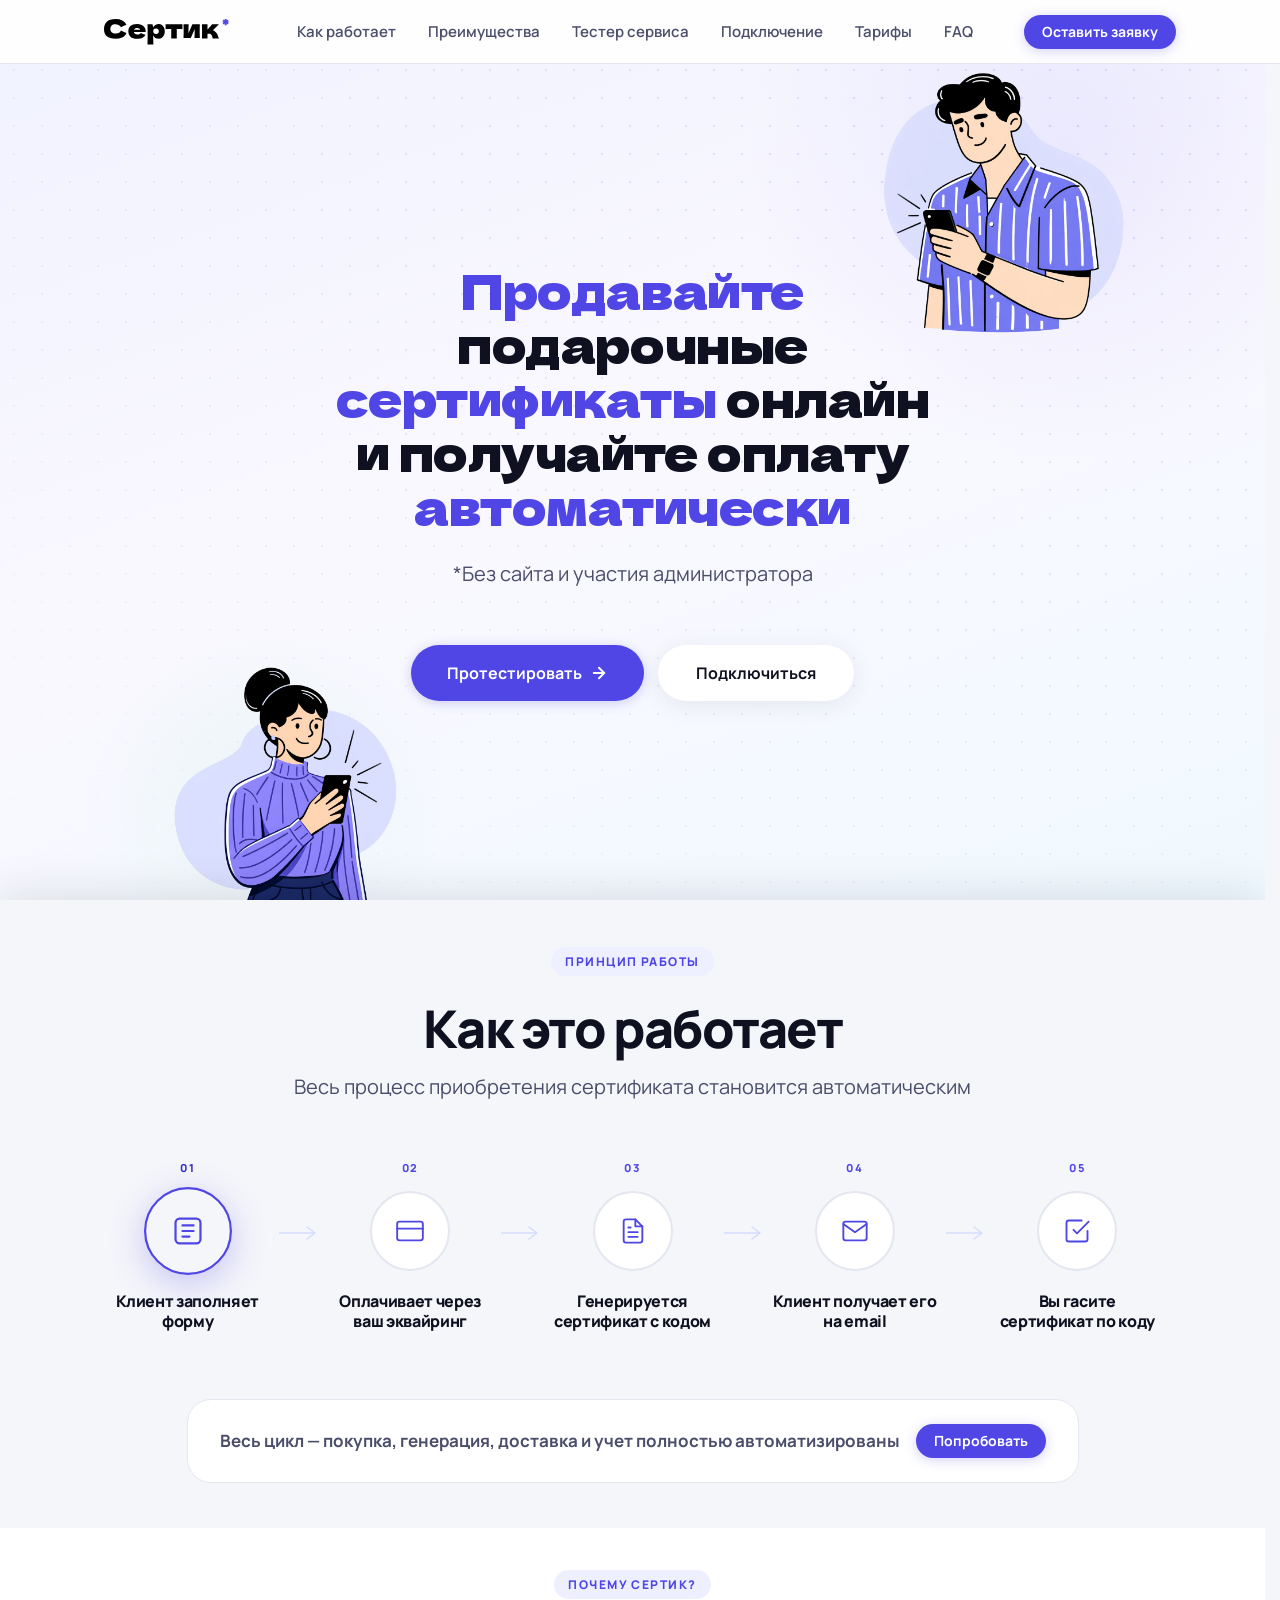
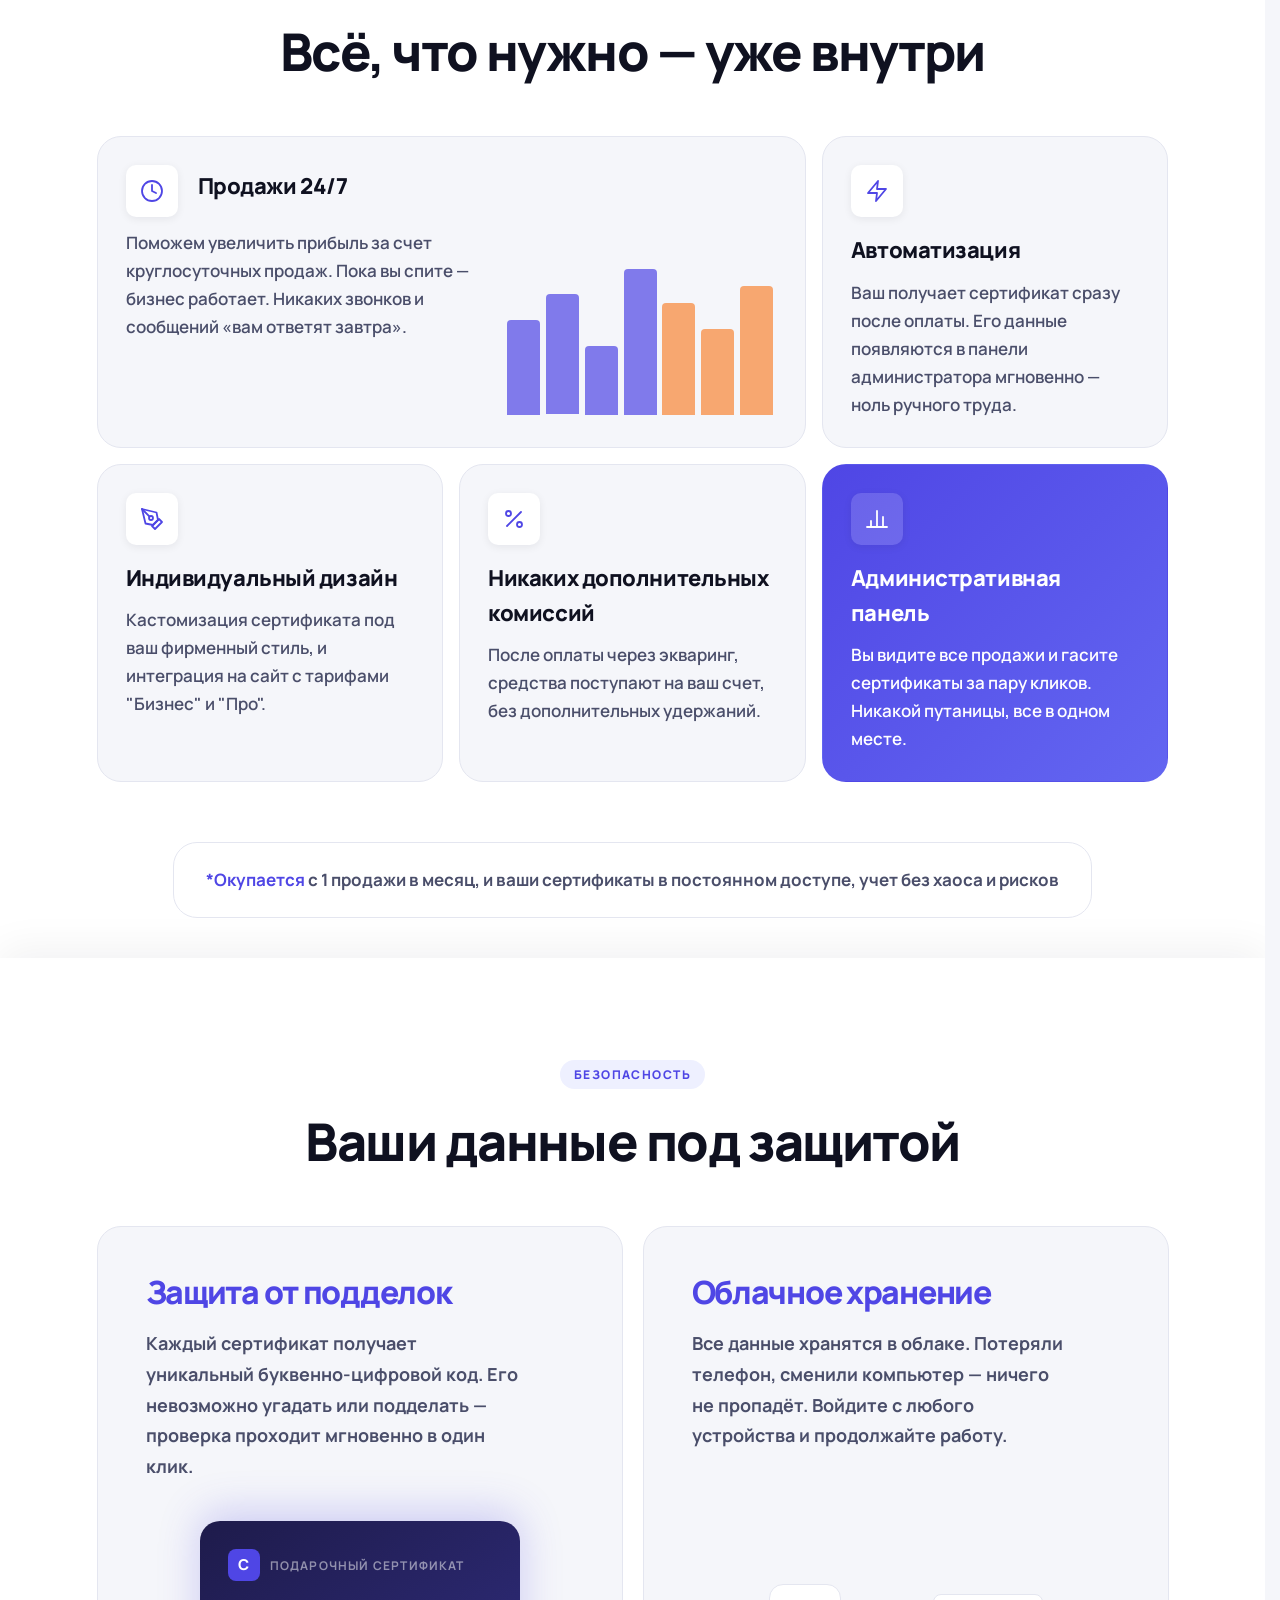
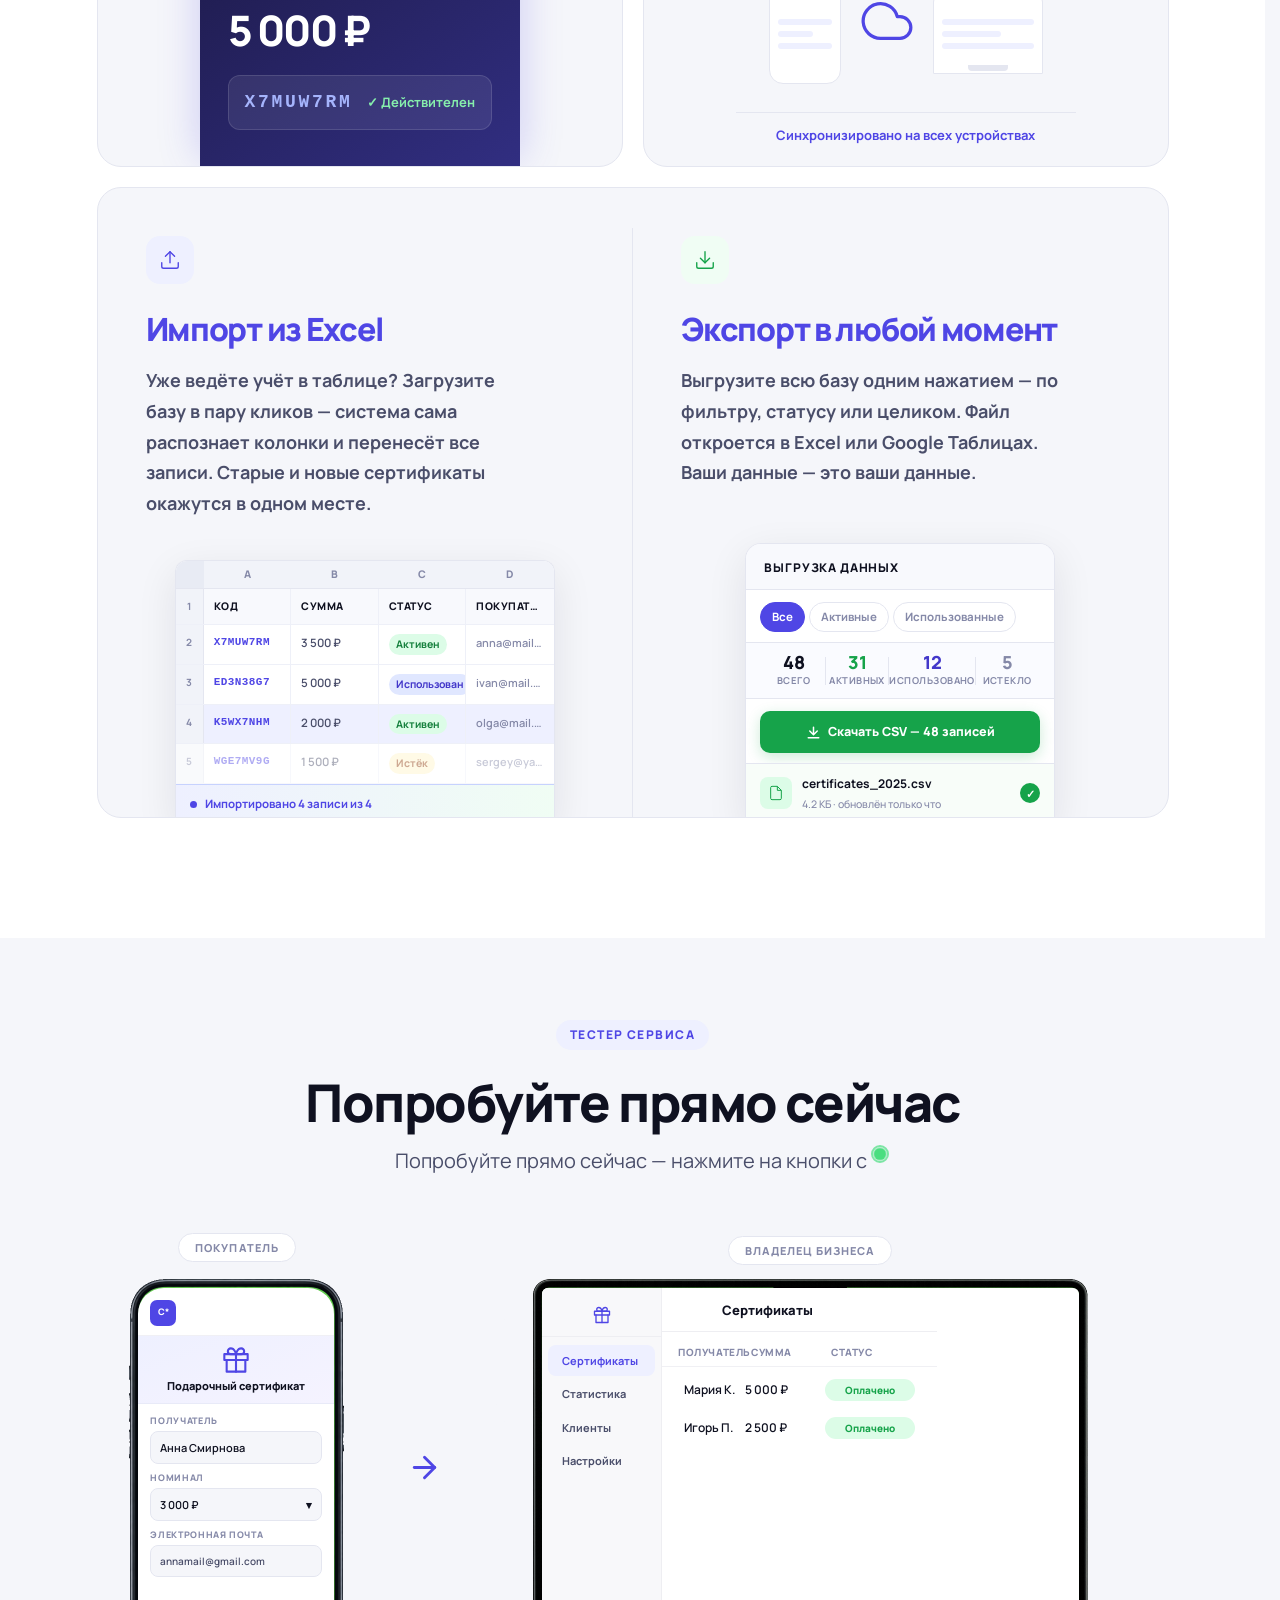
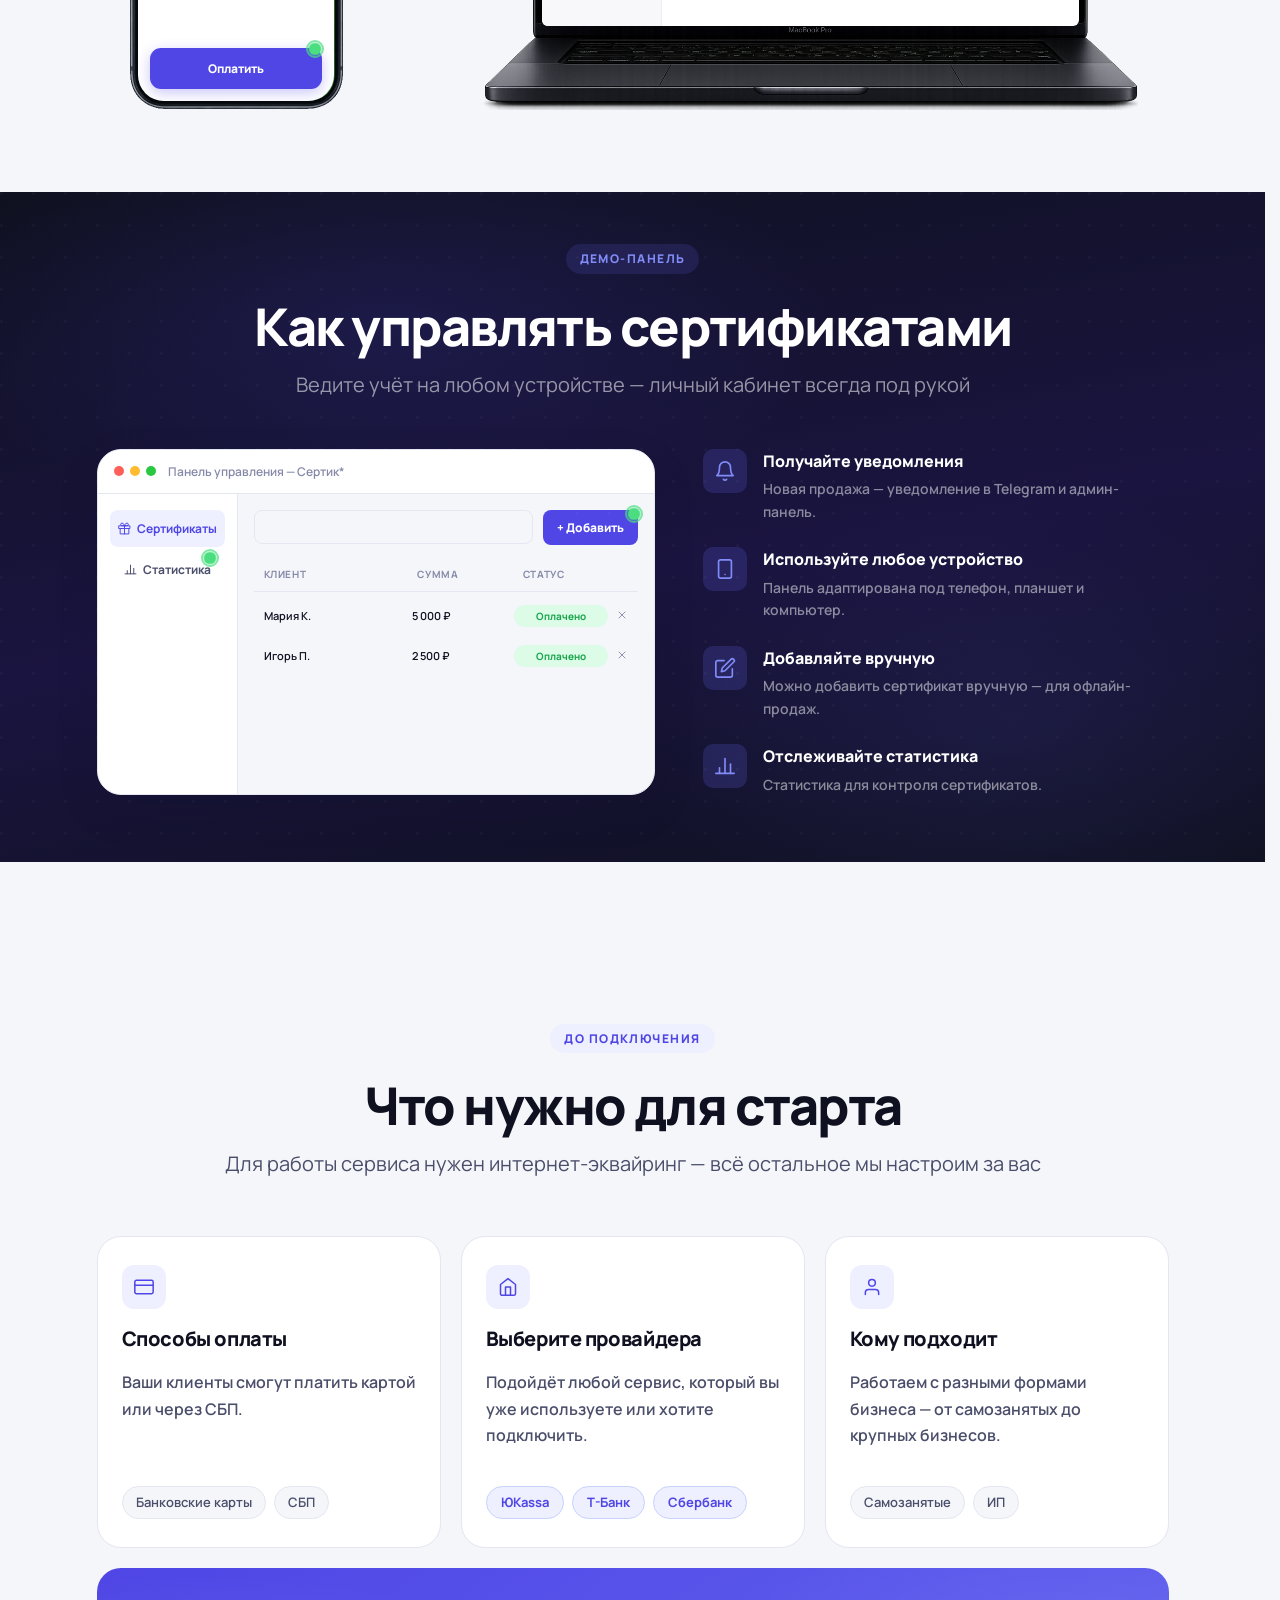
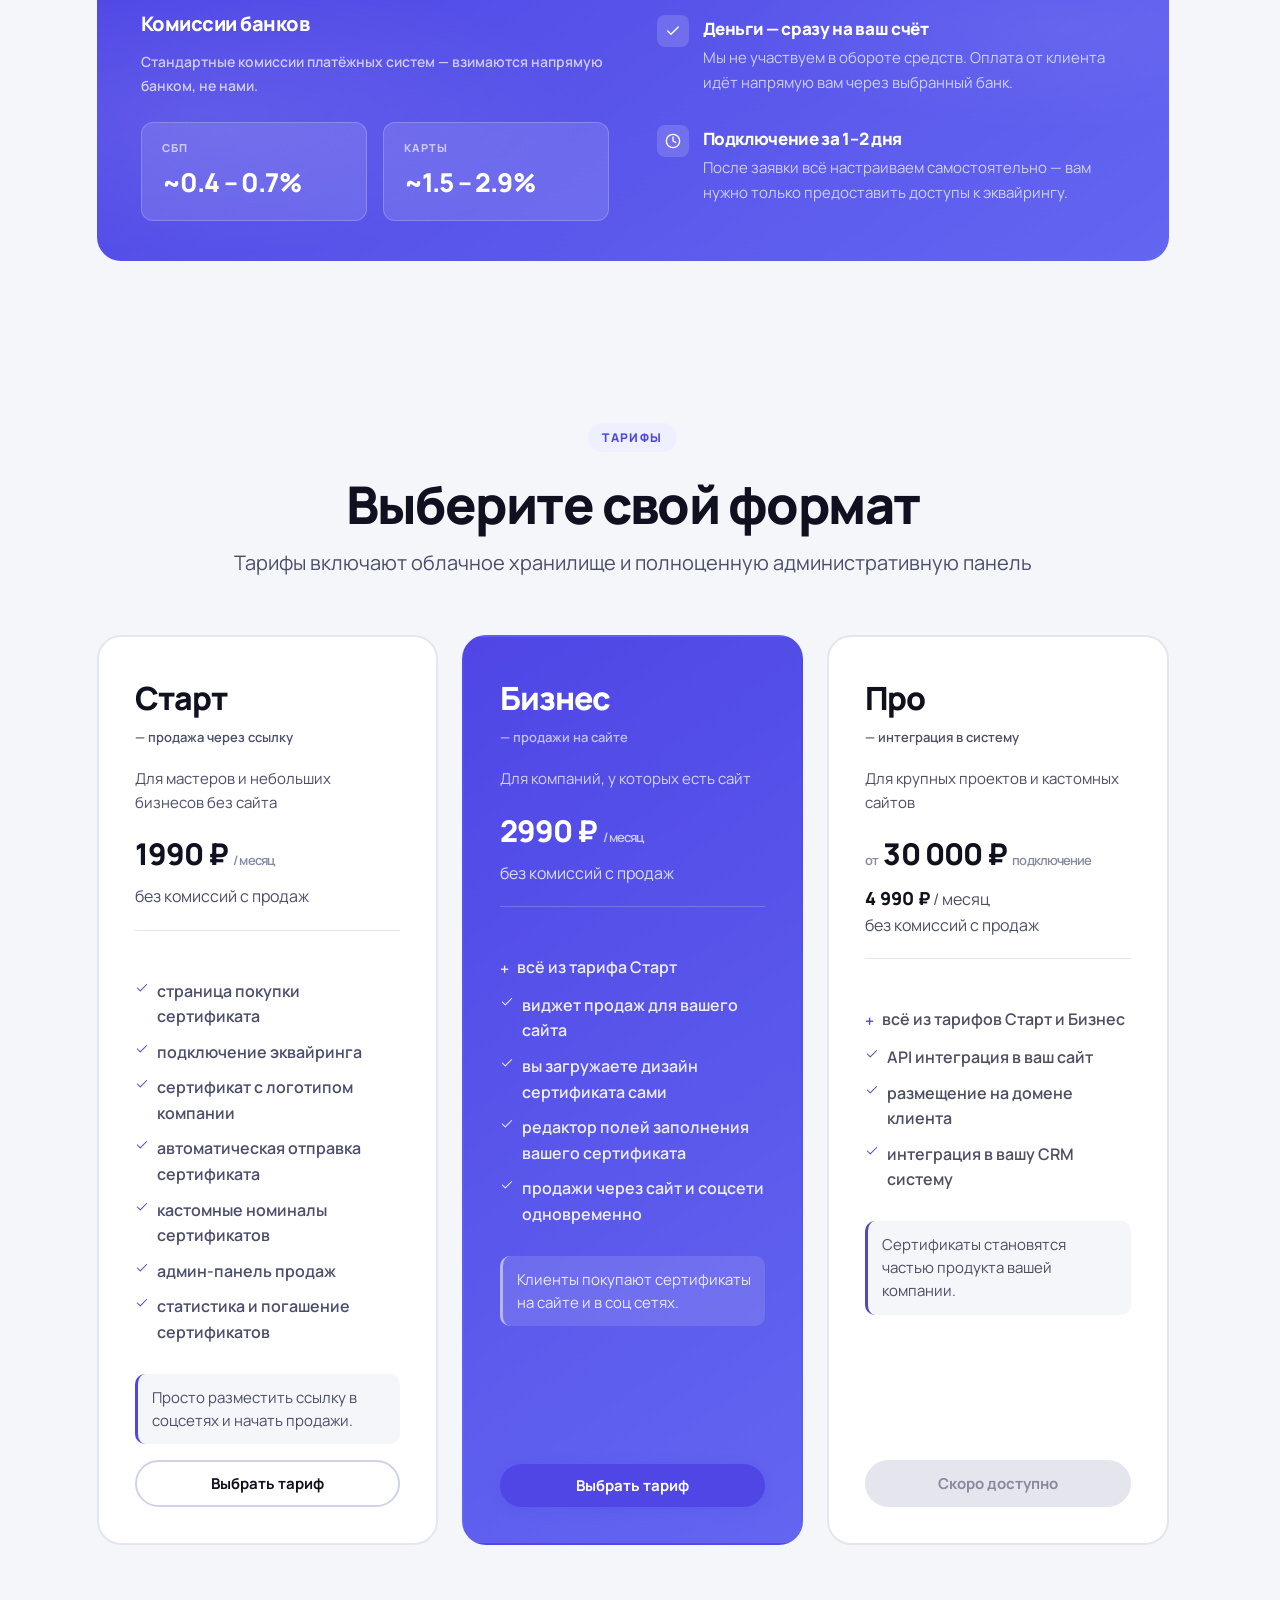
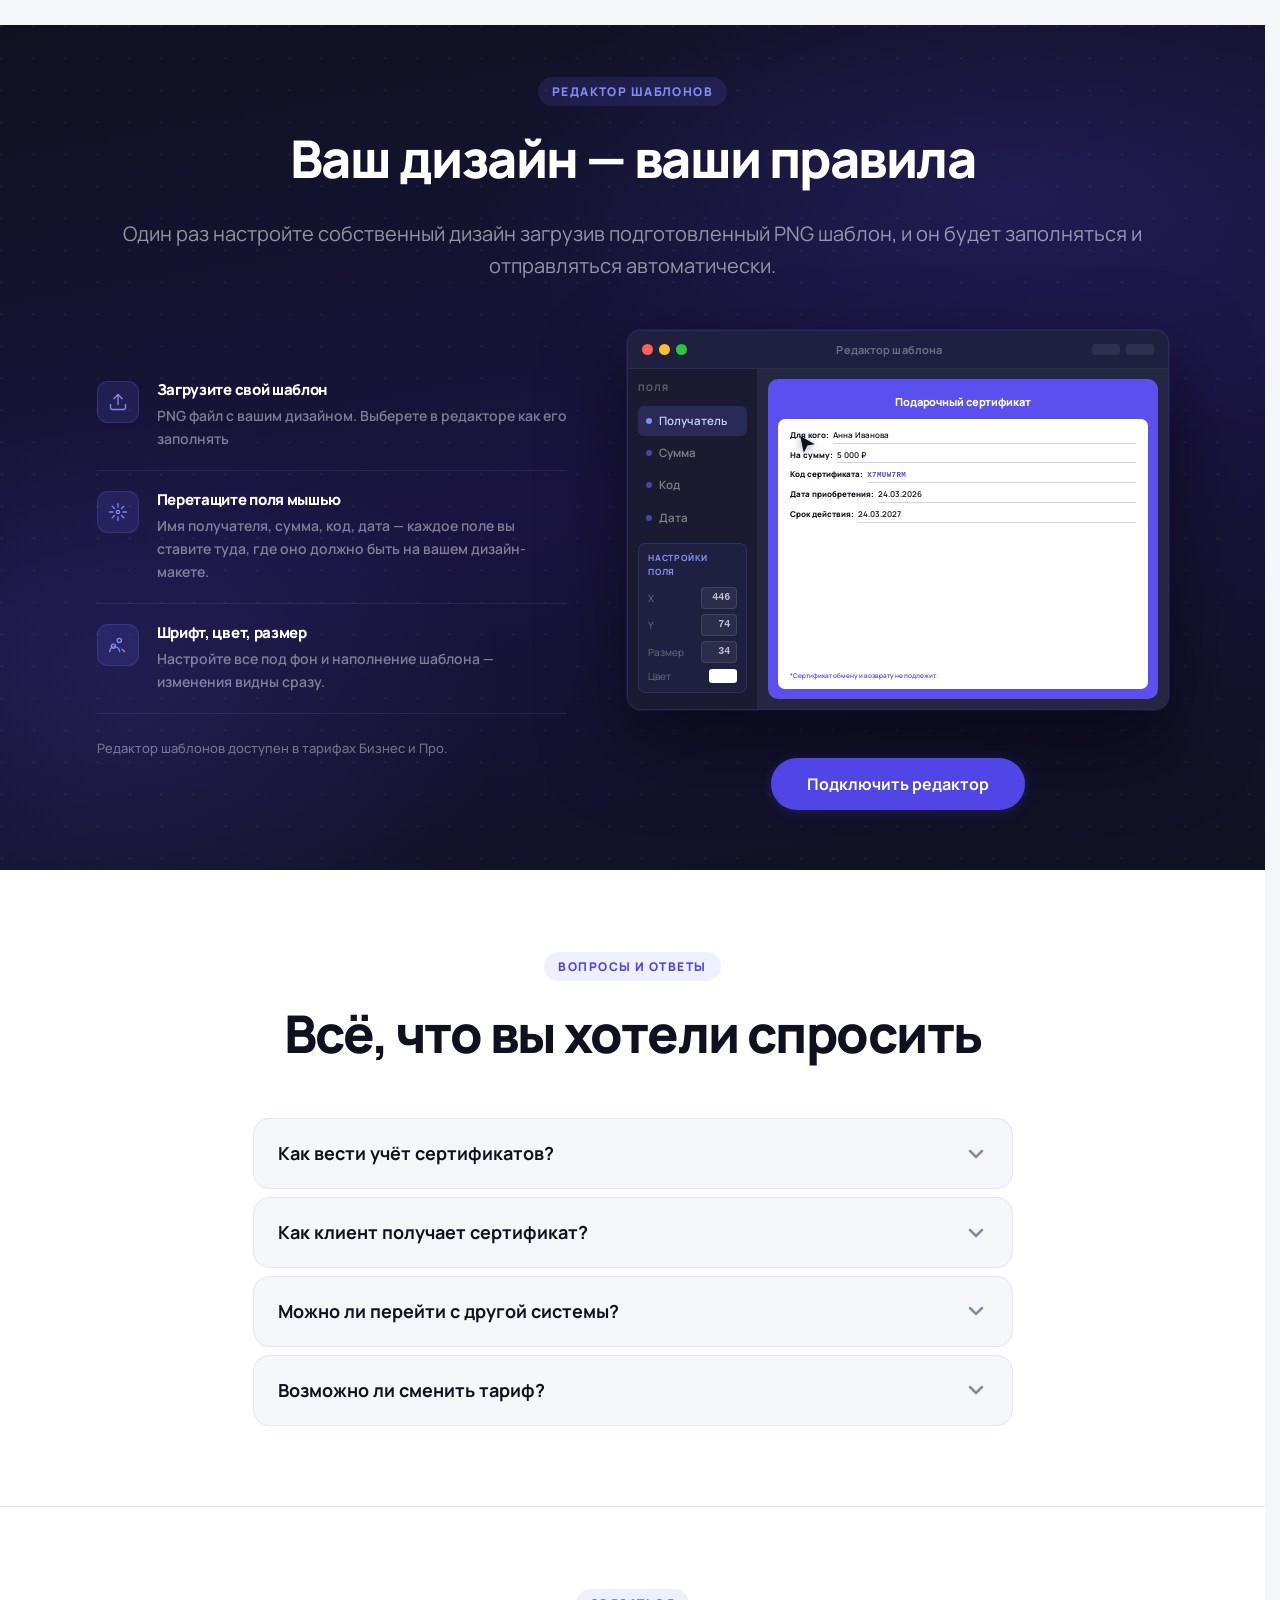
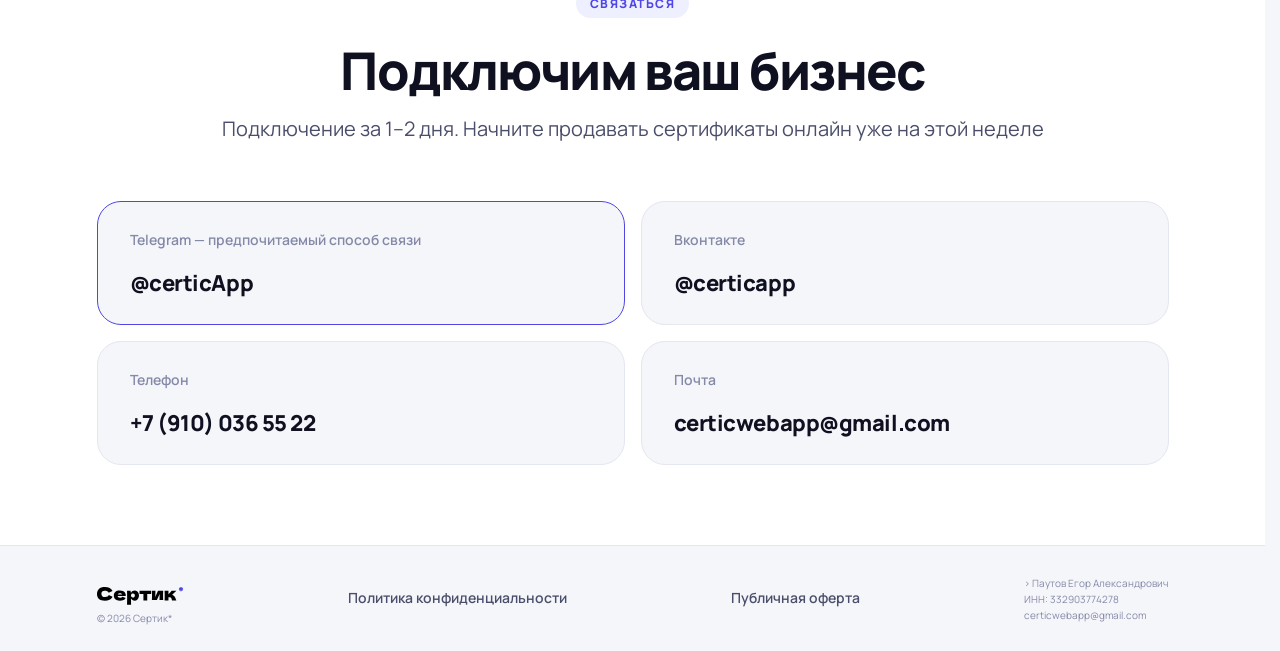
==== commit dbc3d70e: "final" ====
--- a/index.html
+++ b/index.html
@@ -517,7 +517,7 @@
                 </div>
                 <div class="iph-field">
                   <div class="iph-flabel">Электронная почта</div>
-                  <div class="iph-finput iph-msg"><a href="/cdn-cgi/l/email-protection" class="__cf_email__" data-cfemail="4f2c2a3d3b262c382a2d2e3f3f0f28222e2623612c2022">[email&#160;protected]</a></a></div>
+                  <div class="iph-finput iph-msg">annamail@gmail.com</div>
                 </div>
                 <button class="iph-btn" id="buyBtn">Оплатить</button>
               </div>
@@ -1112,9 +1112,9 @@
         <strong class="clink-card__value">+7 (910) 036 55 22</strong>
       </a>
 
-      <a href="/cdn-cgi/l/email-protection#e1828493958882968483809191a1868c80888dcf828e8c" class="clink-card">
+      <a href="mailto:certicwebapp@gmail.com" class="clink-card">
         <span class="clink-card__label">Почта</span>
-        <strong class="clink-card__value"><span class="__cf_email__" data-cfemail="f1929483859892869493908181b1969c90989ddf929e9c">[email&#160;protected]</span></strong>
+        <strong class="clink-card__value"><span class="__cf_email__">certicwebapp@gmail.com</span></strong>
       </a>
 
     </div>
--- a/style.css
+++ b/style.css
@@ -3537,7 +3537,6 @@
   .sec__data-divider {
     width: auto;
     height: 1.5px;
-    margin: 0 40px;
   }
   .sec__data-half {
     padding: 36px 32px 0;
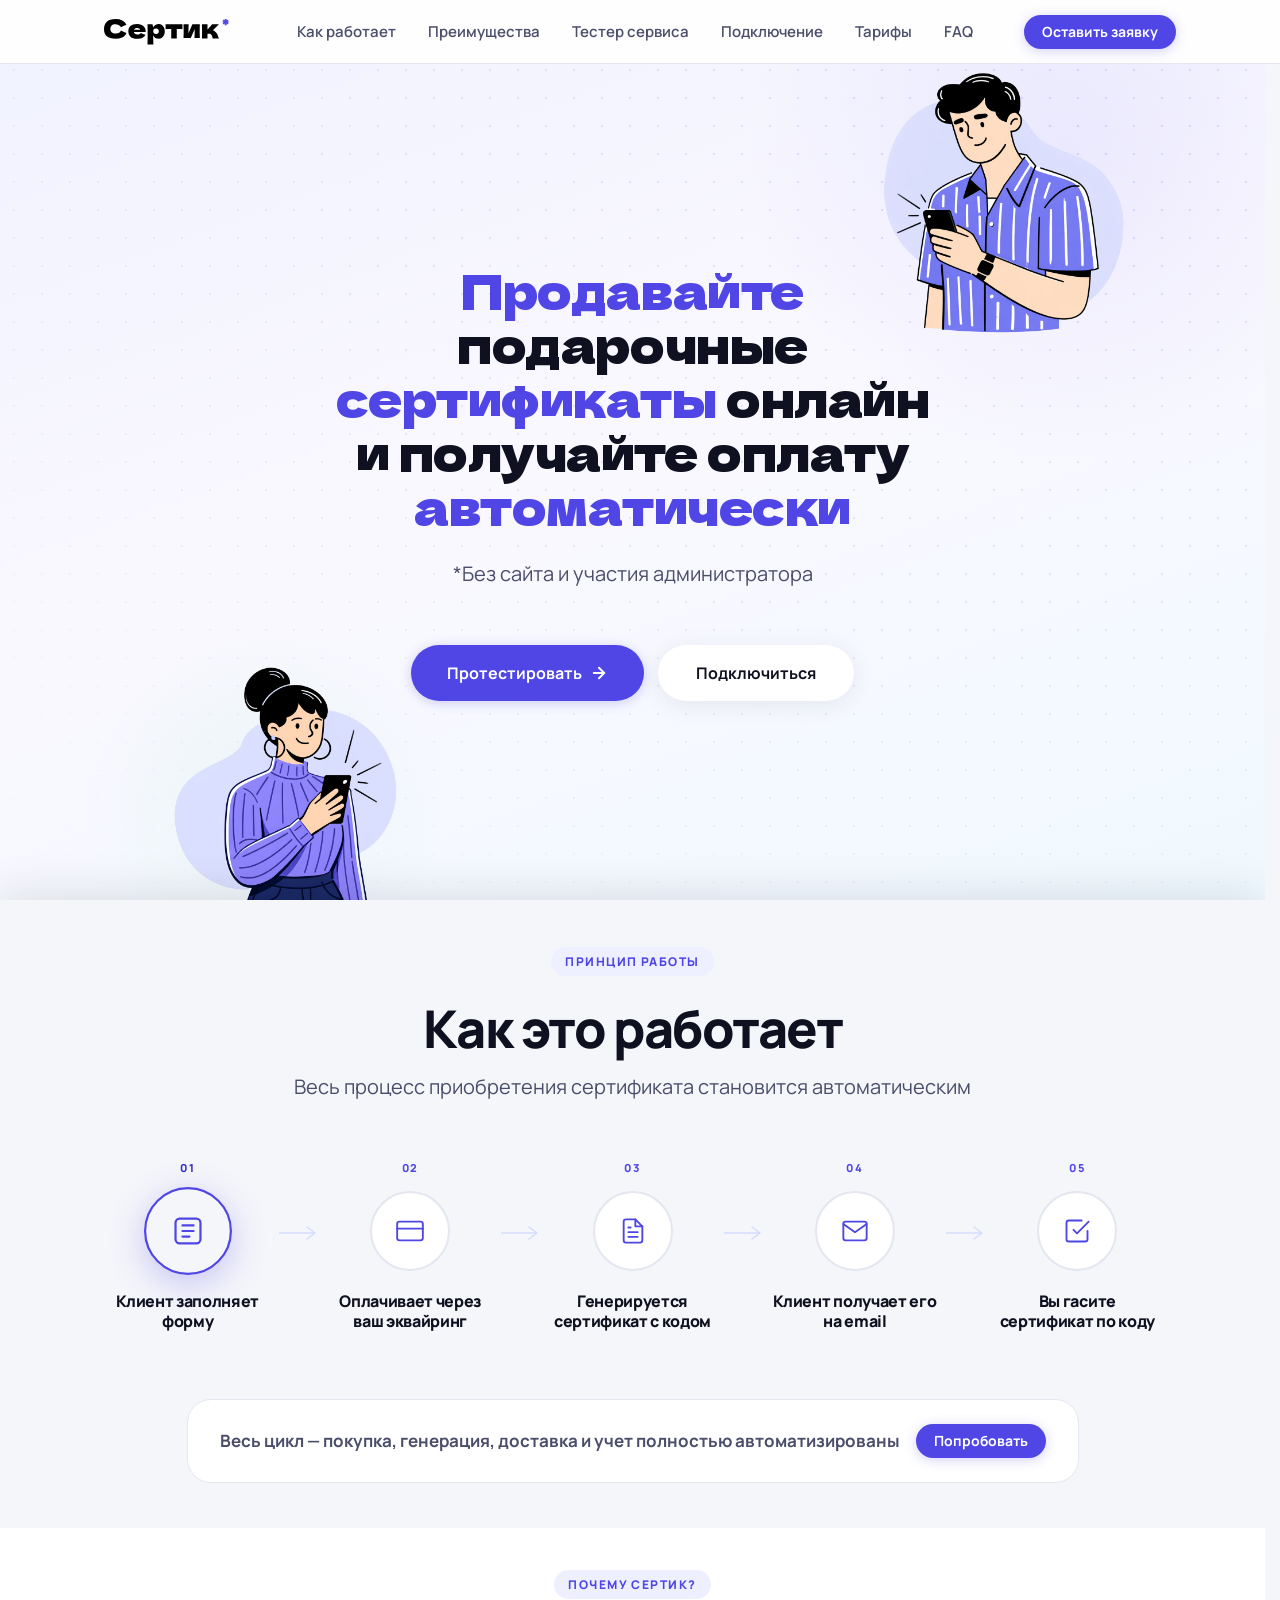
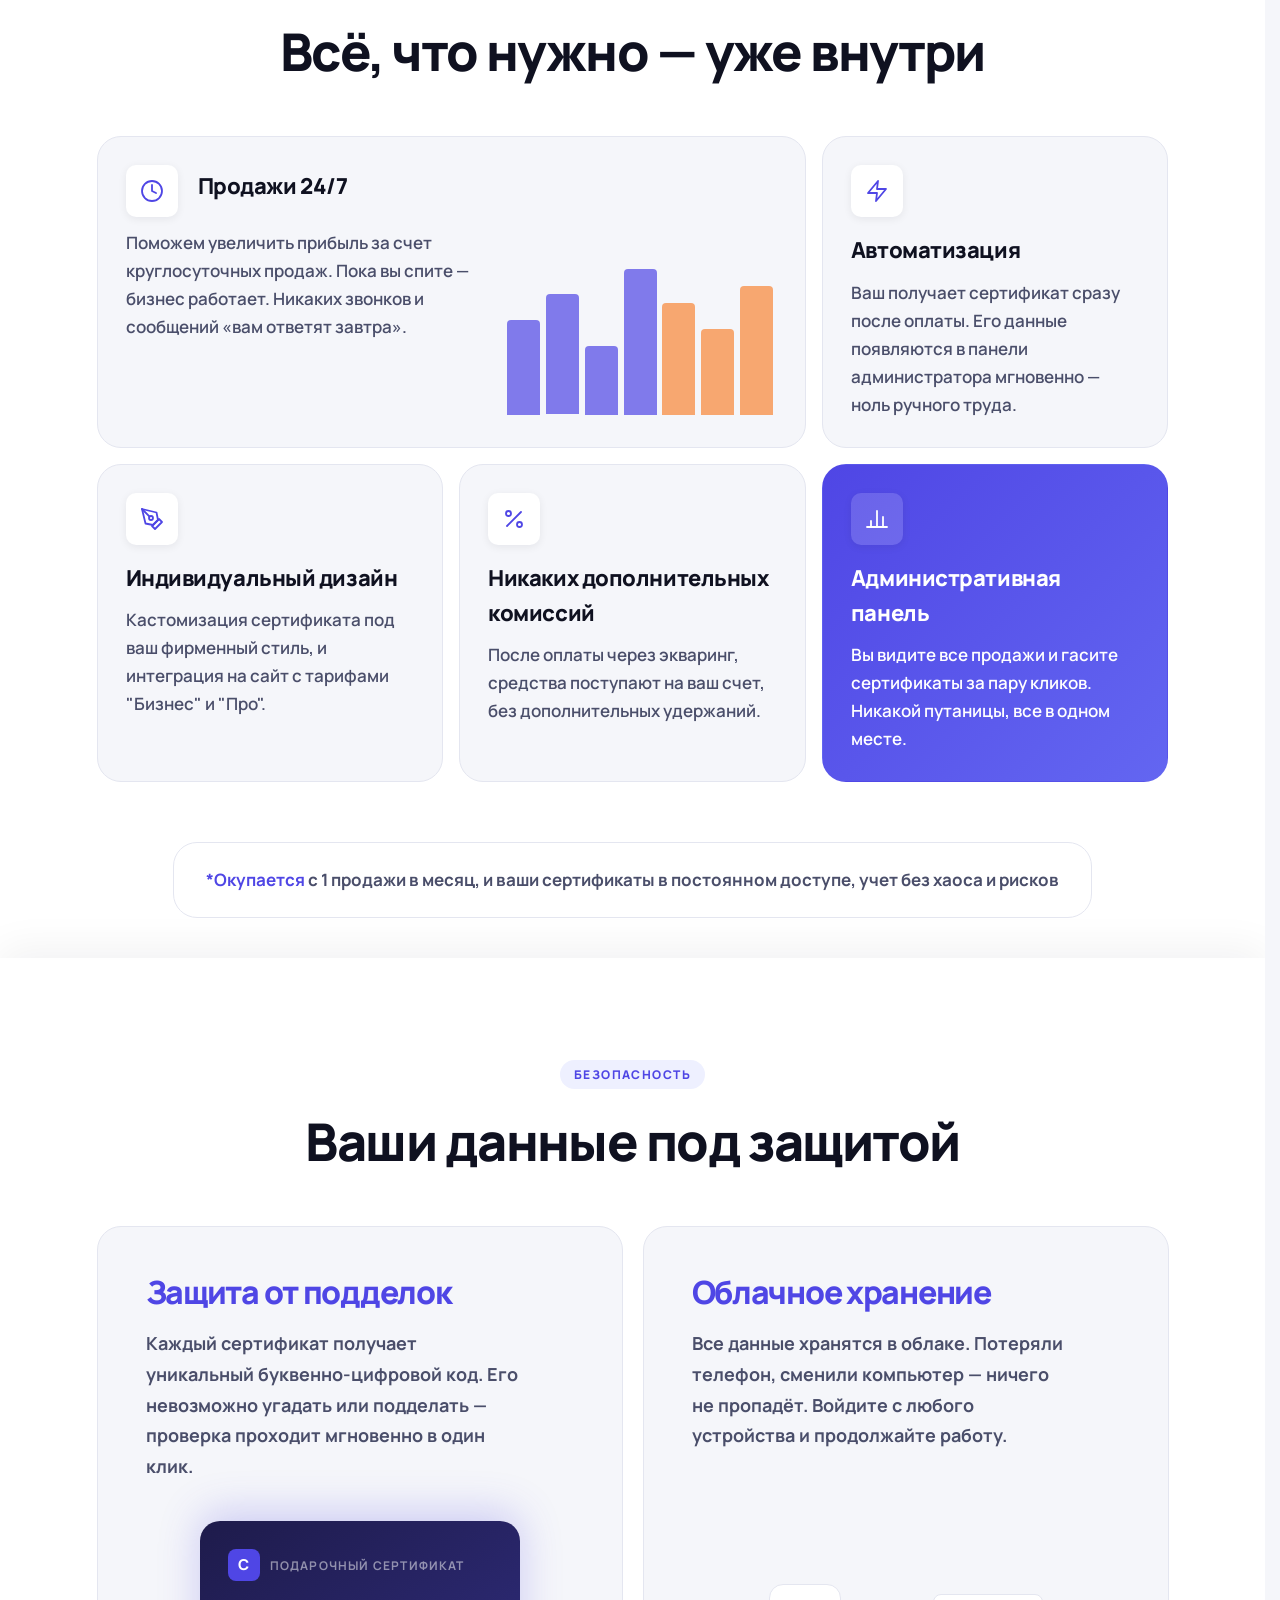
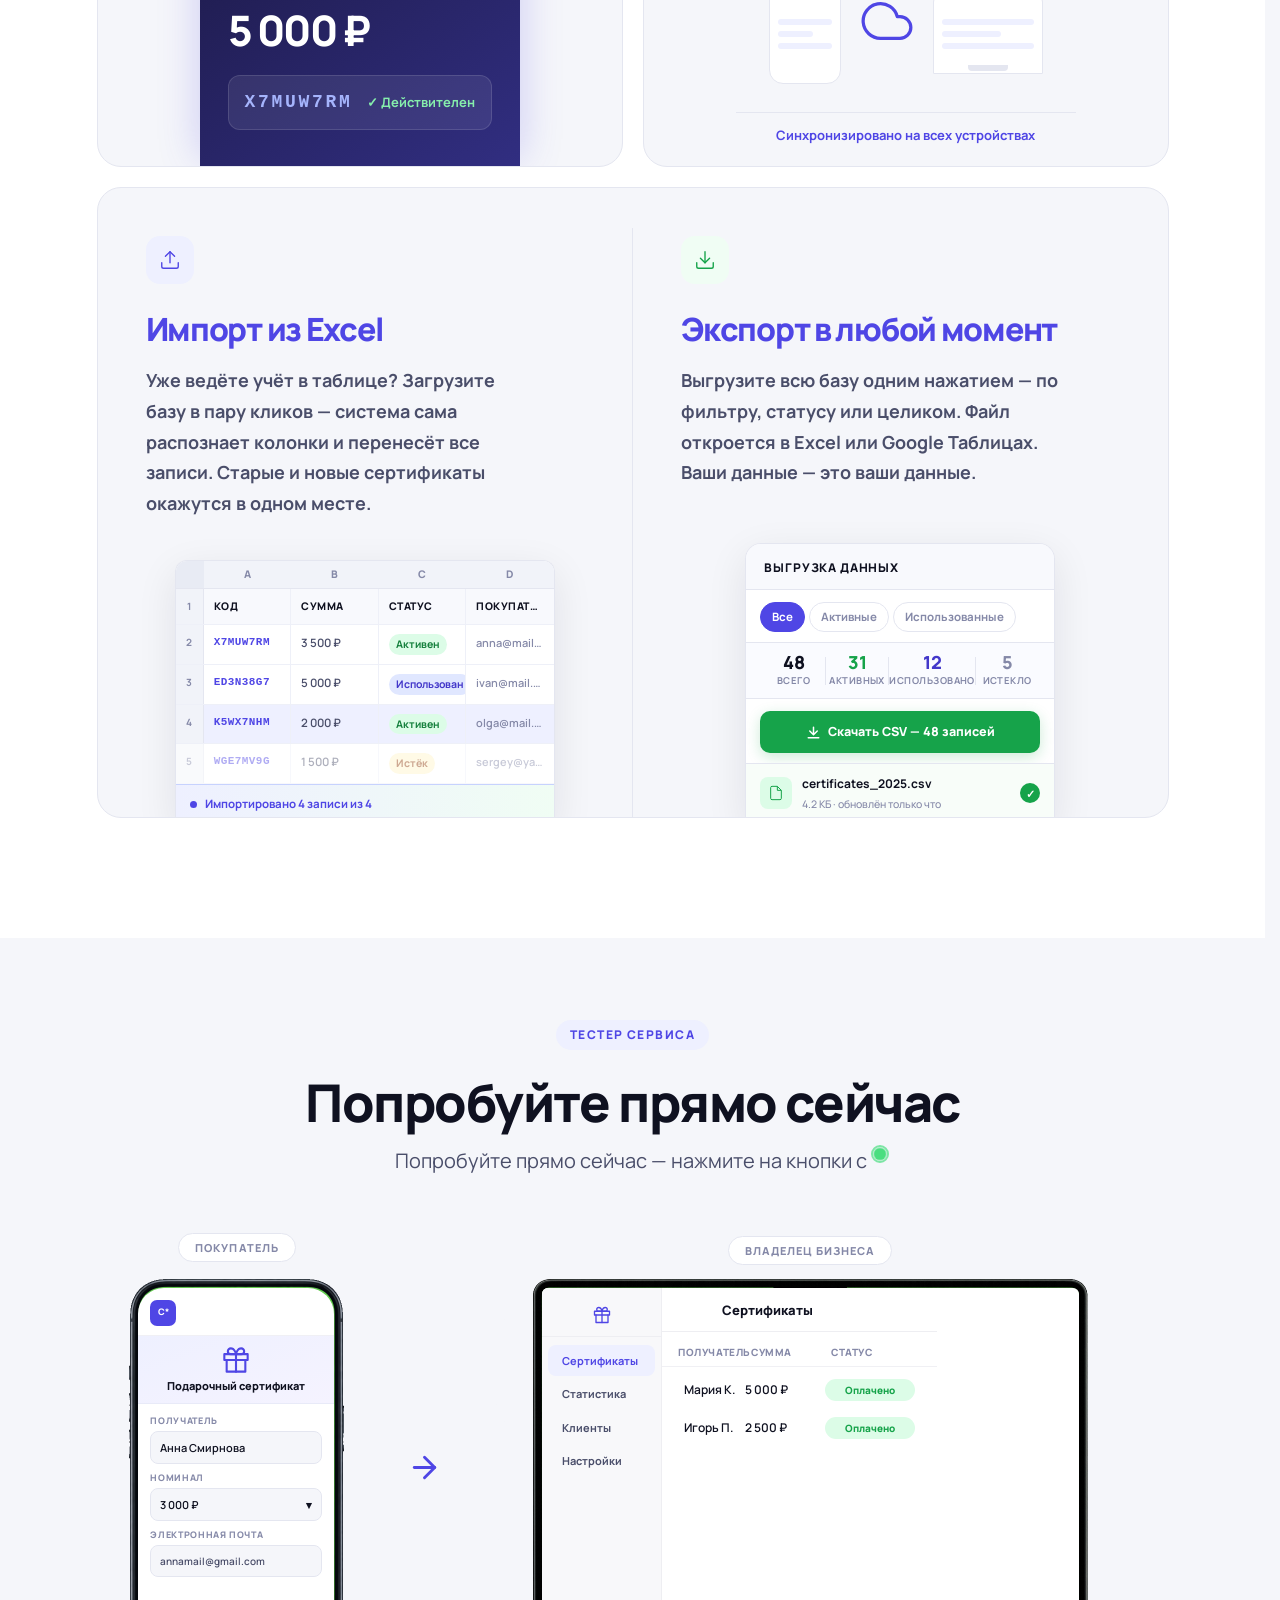
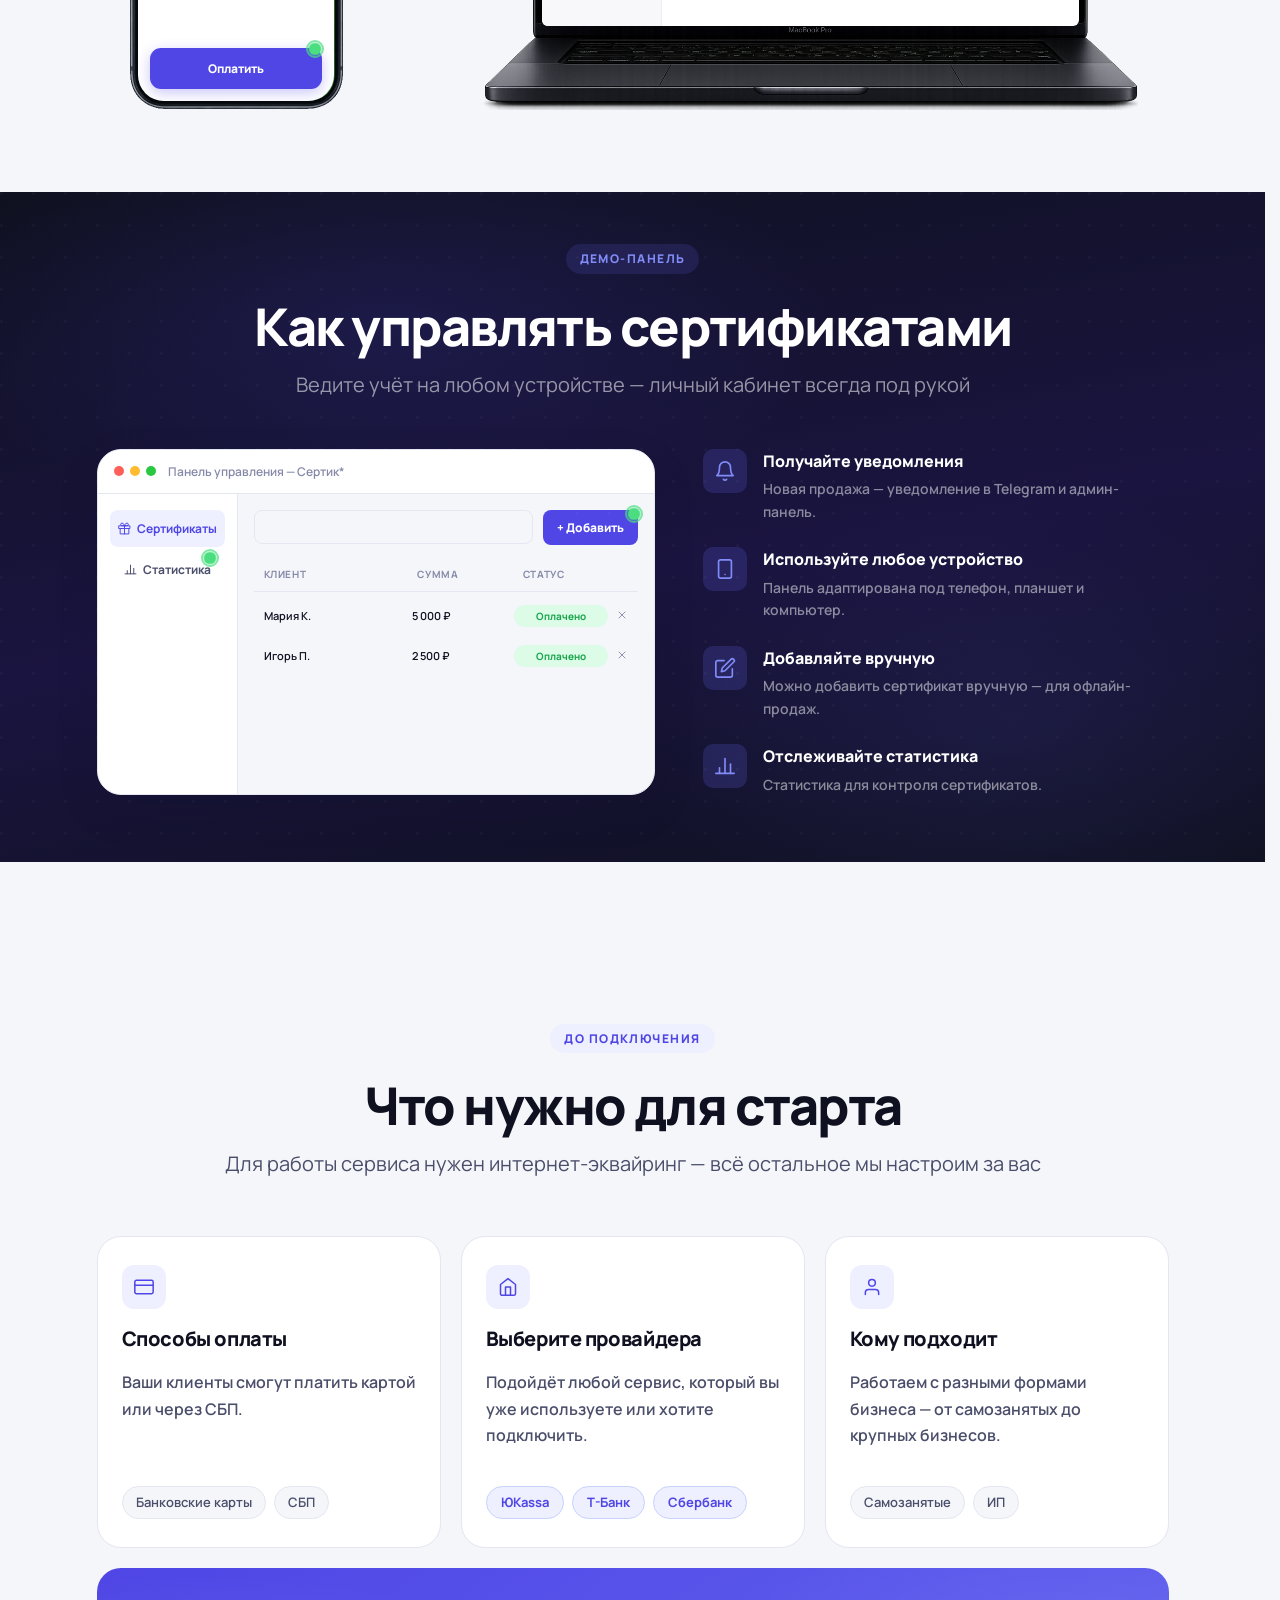
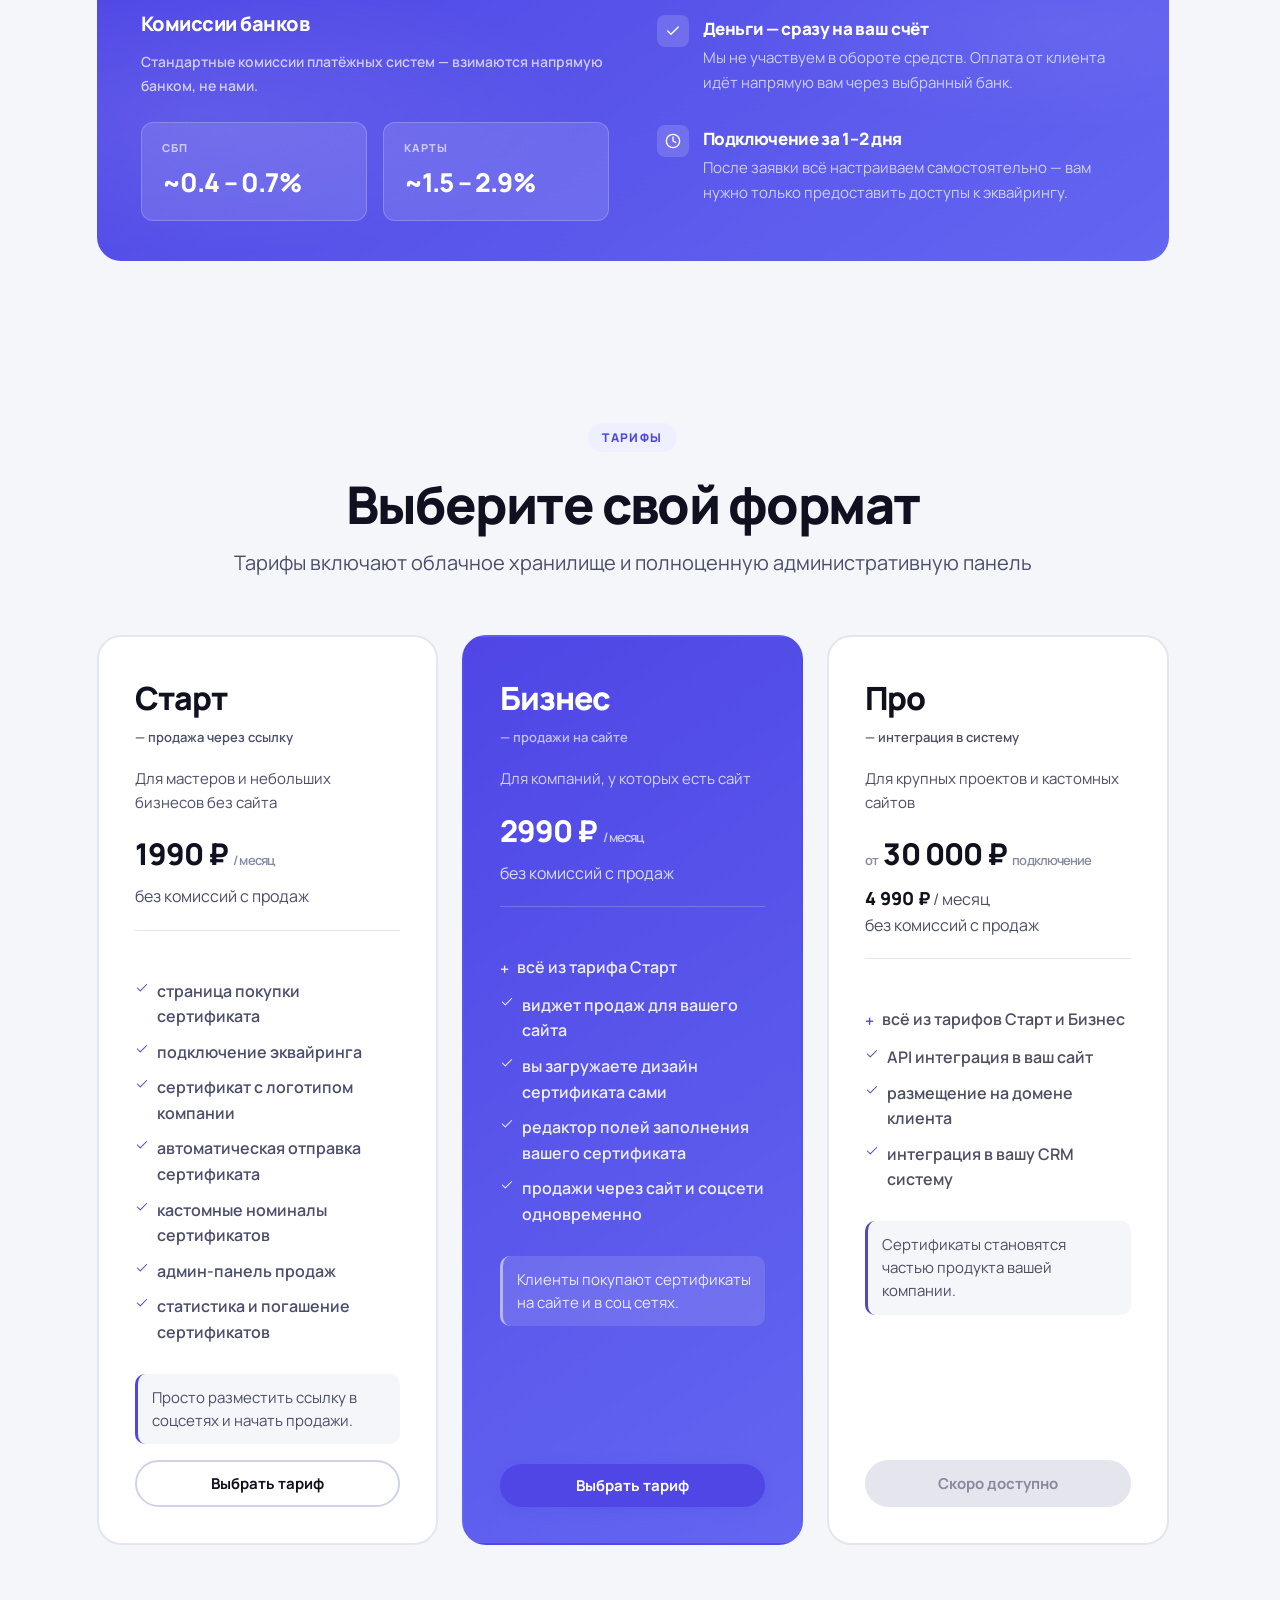
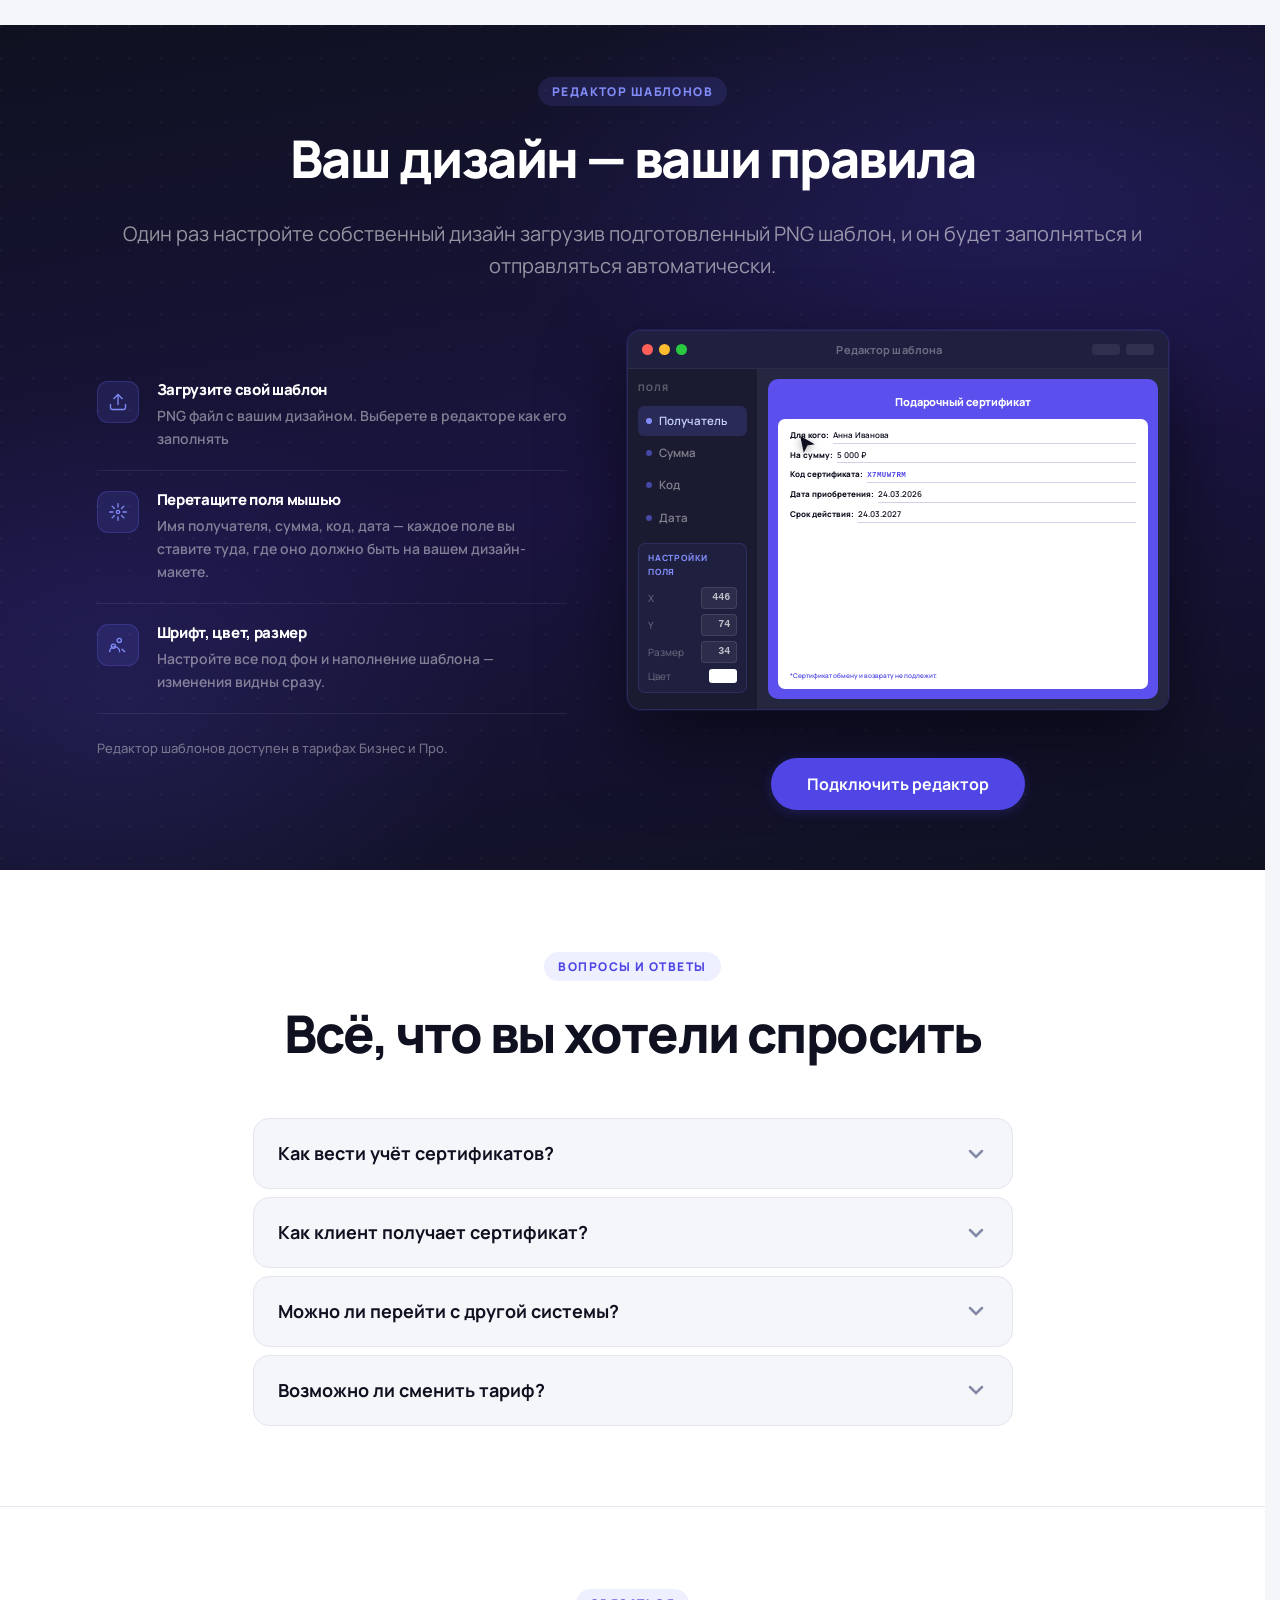
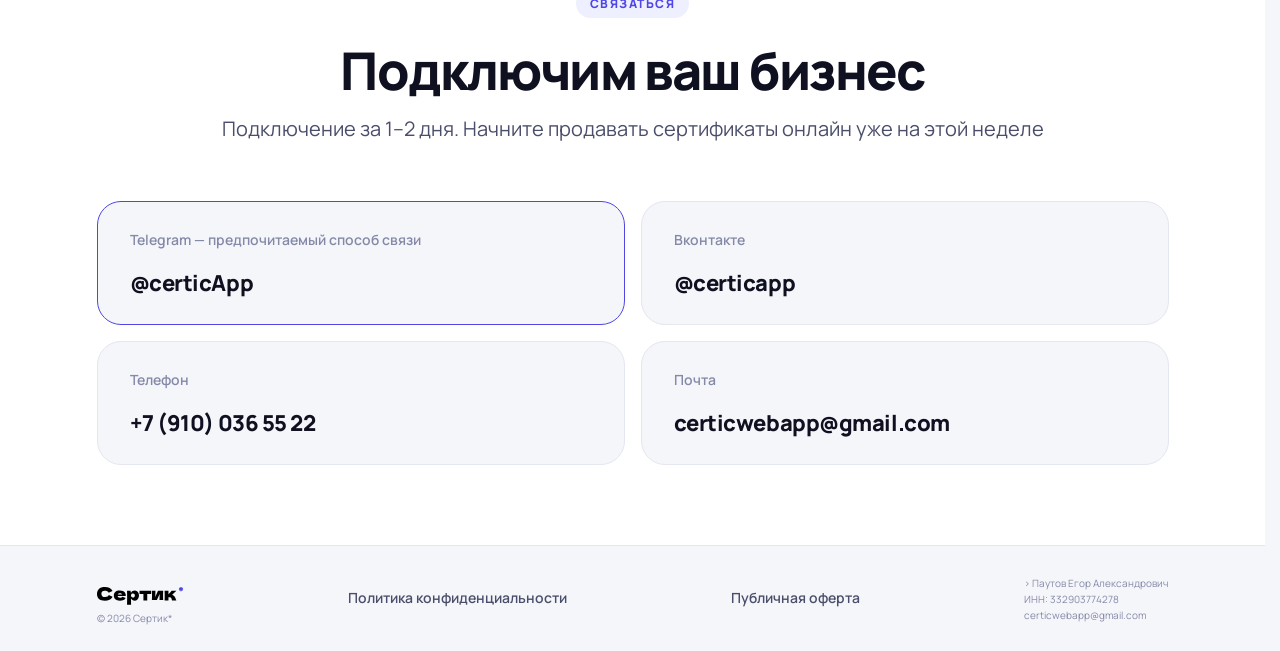
==== commit 41b4fe9d: "final" ====
--- a/index.html
+++ b/index.html
@@ -1046,7 +1046,6 @@
       <h2 class="sh__title">Всё, что вы хотели спросить</h2>
     </div>
     <div class="faq__list reveal">
-
     
 
       <div class="faq-item">
@@ -1070,7 +1069,7 @@
           <span>Можно ли перейти с другой системы?</span>
           <div class="faq-chevron"><svg viewBox="0 0 24 24" fill="none" stroke="currentColor" stroke-width="2.5" stroke-linecap="round"><path d="M6 9l6 6 6-6"/></svg></div>
         </button>
-        <div class="faq-a"><p>Да, переход возможен. При оформлении заявки укажите, откуда нужно перенести данные о действующих сертификатах — мы всё сделаем сами.</p></div>
+        <div class="faq-a"><p>Да, в настройках администранивной панели вы найдете вкладку "импорт CSV". Загрузив свою базу, вы легко переместите ее в свою админ панель</p></div>
       </div>
 
       <div class="faq-item">
@@ -1078,7 +1077,7 @@
           <span>Возможно ли сменить тариф?</span>
           <div class="faq-chevron"><svg viewBox="0 0 24 24" fill="none" stroke="currentColor" stroke-width="2.5" stroke-linecap="round"><path d="M6 9l6 6 6-6"/></svg></div>
         </button>
-        <div class="faq-a"><p>Да, вы можете заказать обновление дизайна и подключение к домену вашего сайта в любой момент. Просто напишите нам — обсудим детали и согласуем сроки.</p></div>
+        <div class="faq-a"><p>Да, если вам понадобился виджет на ваш сайт (тариф Бизнес) или полная интеграция (тариф Про). Просто напишите в нашу поддержку.</p></div>
       </div>
 
     </div>
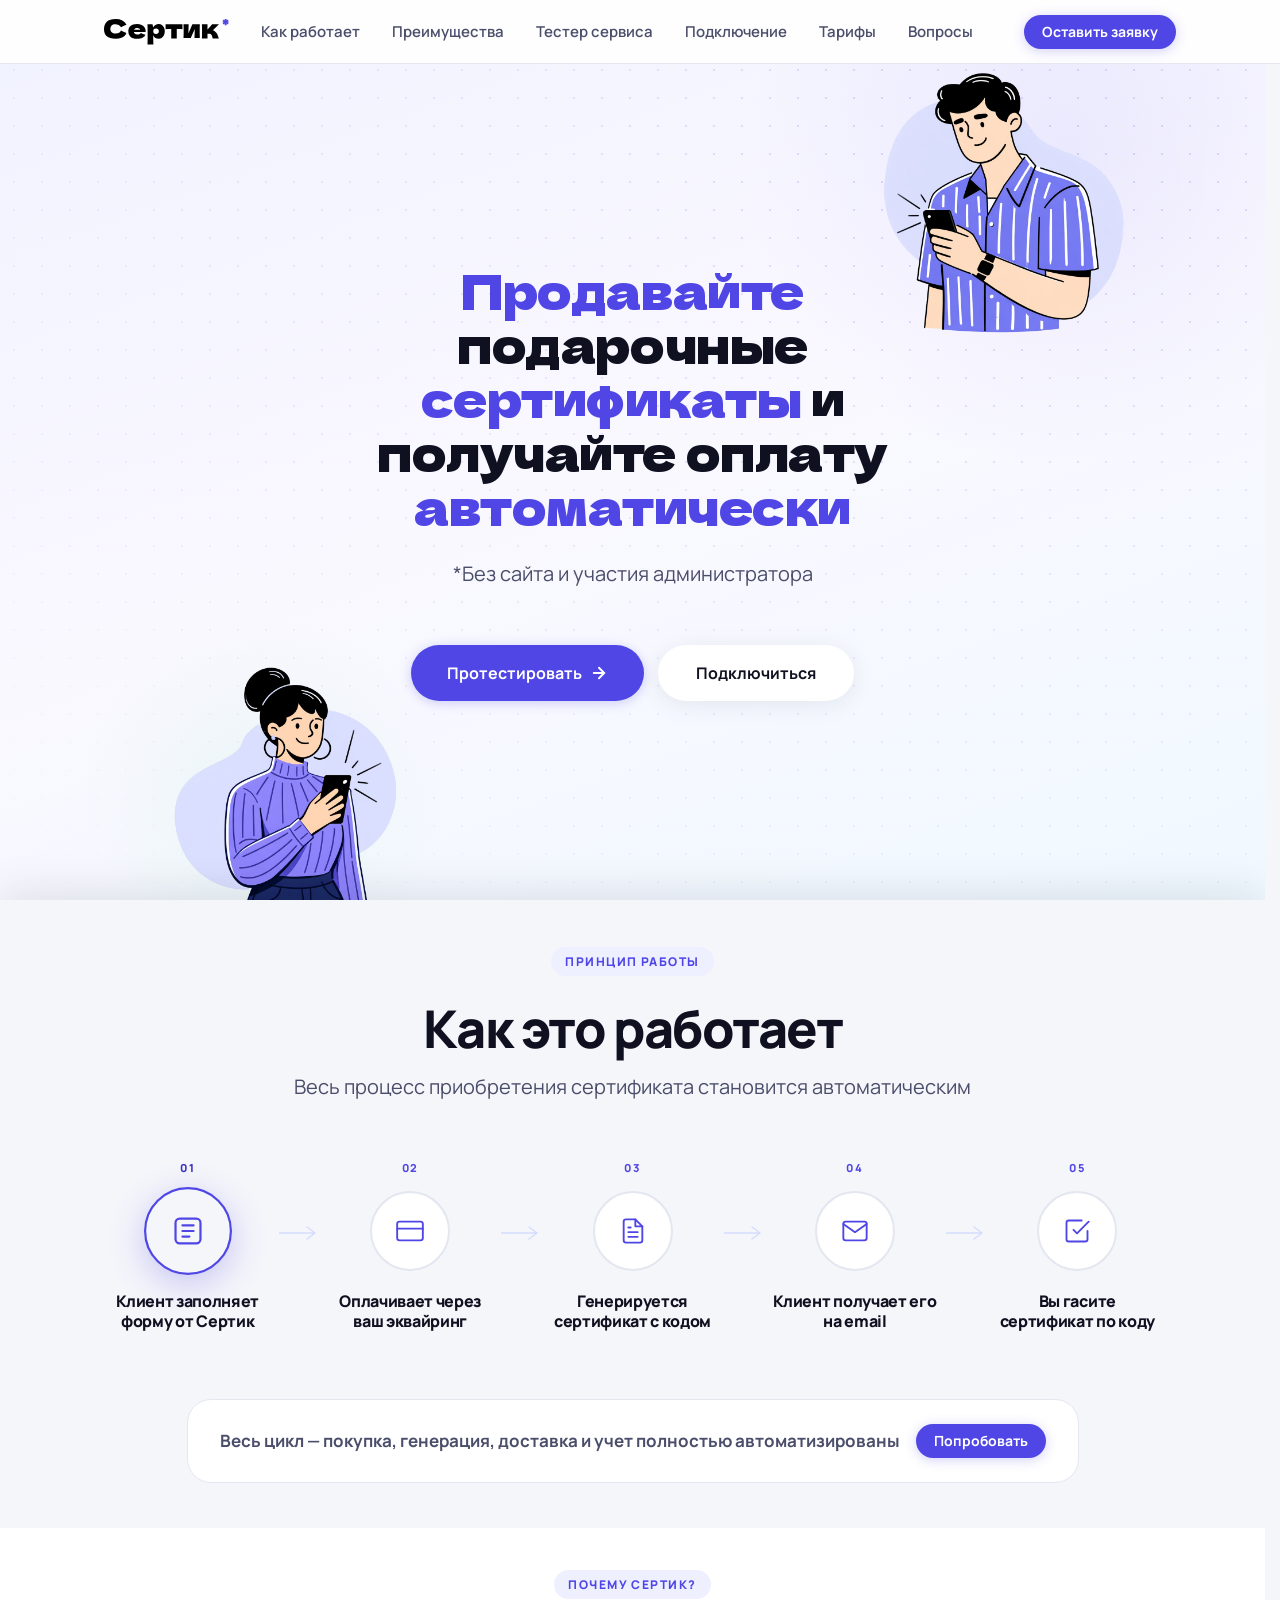
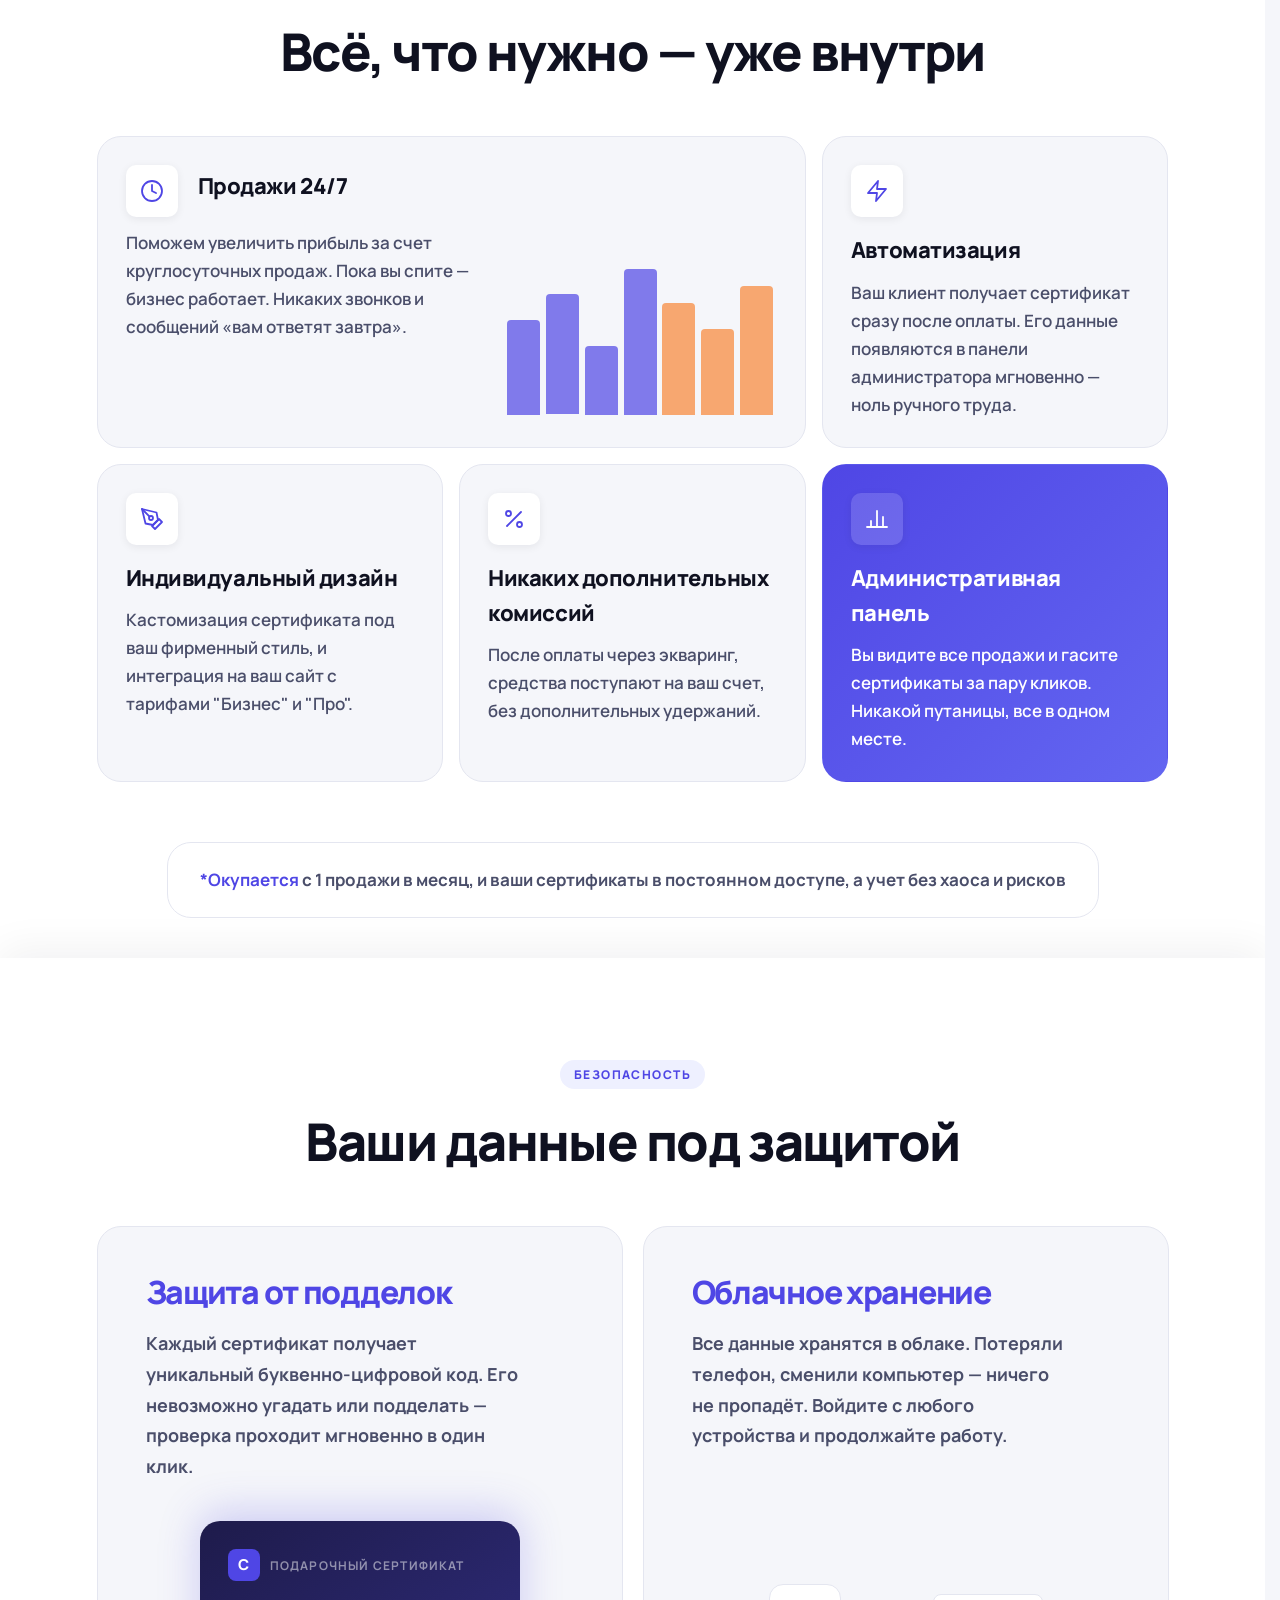
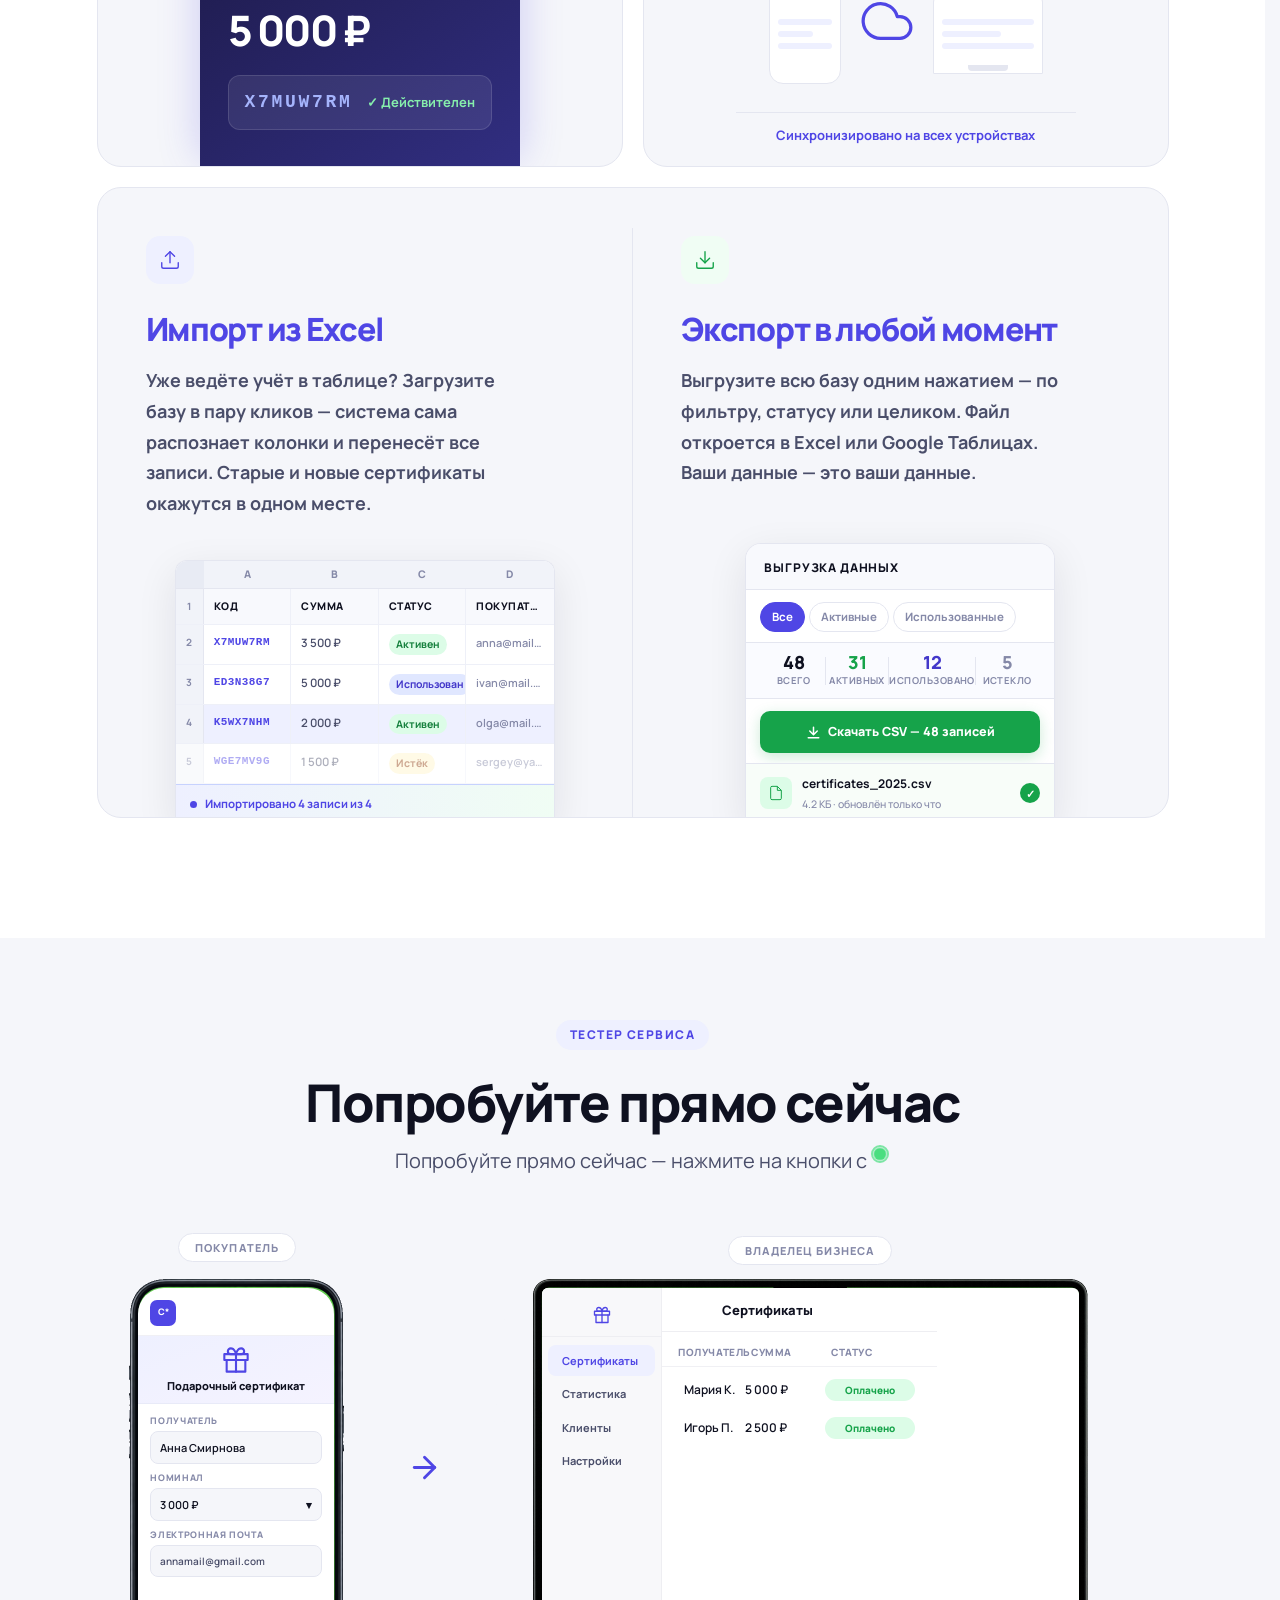
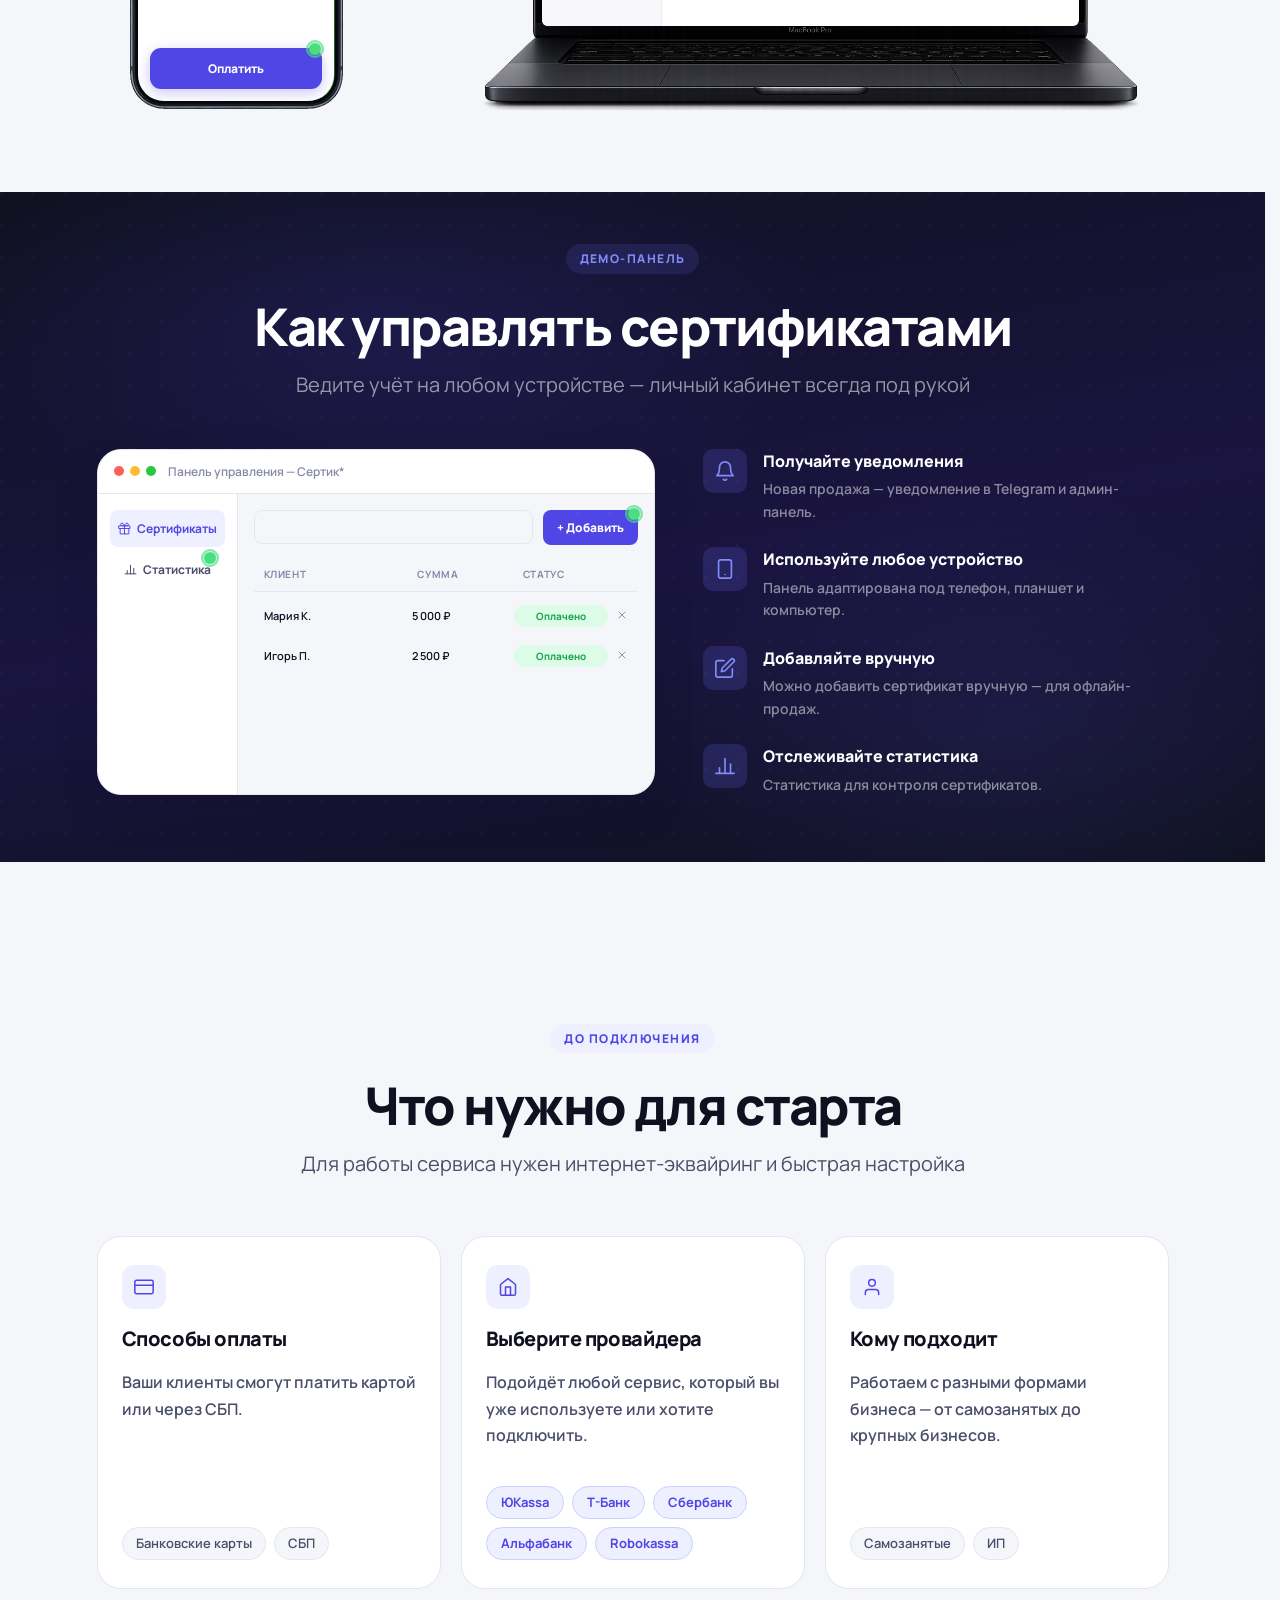
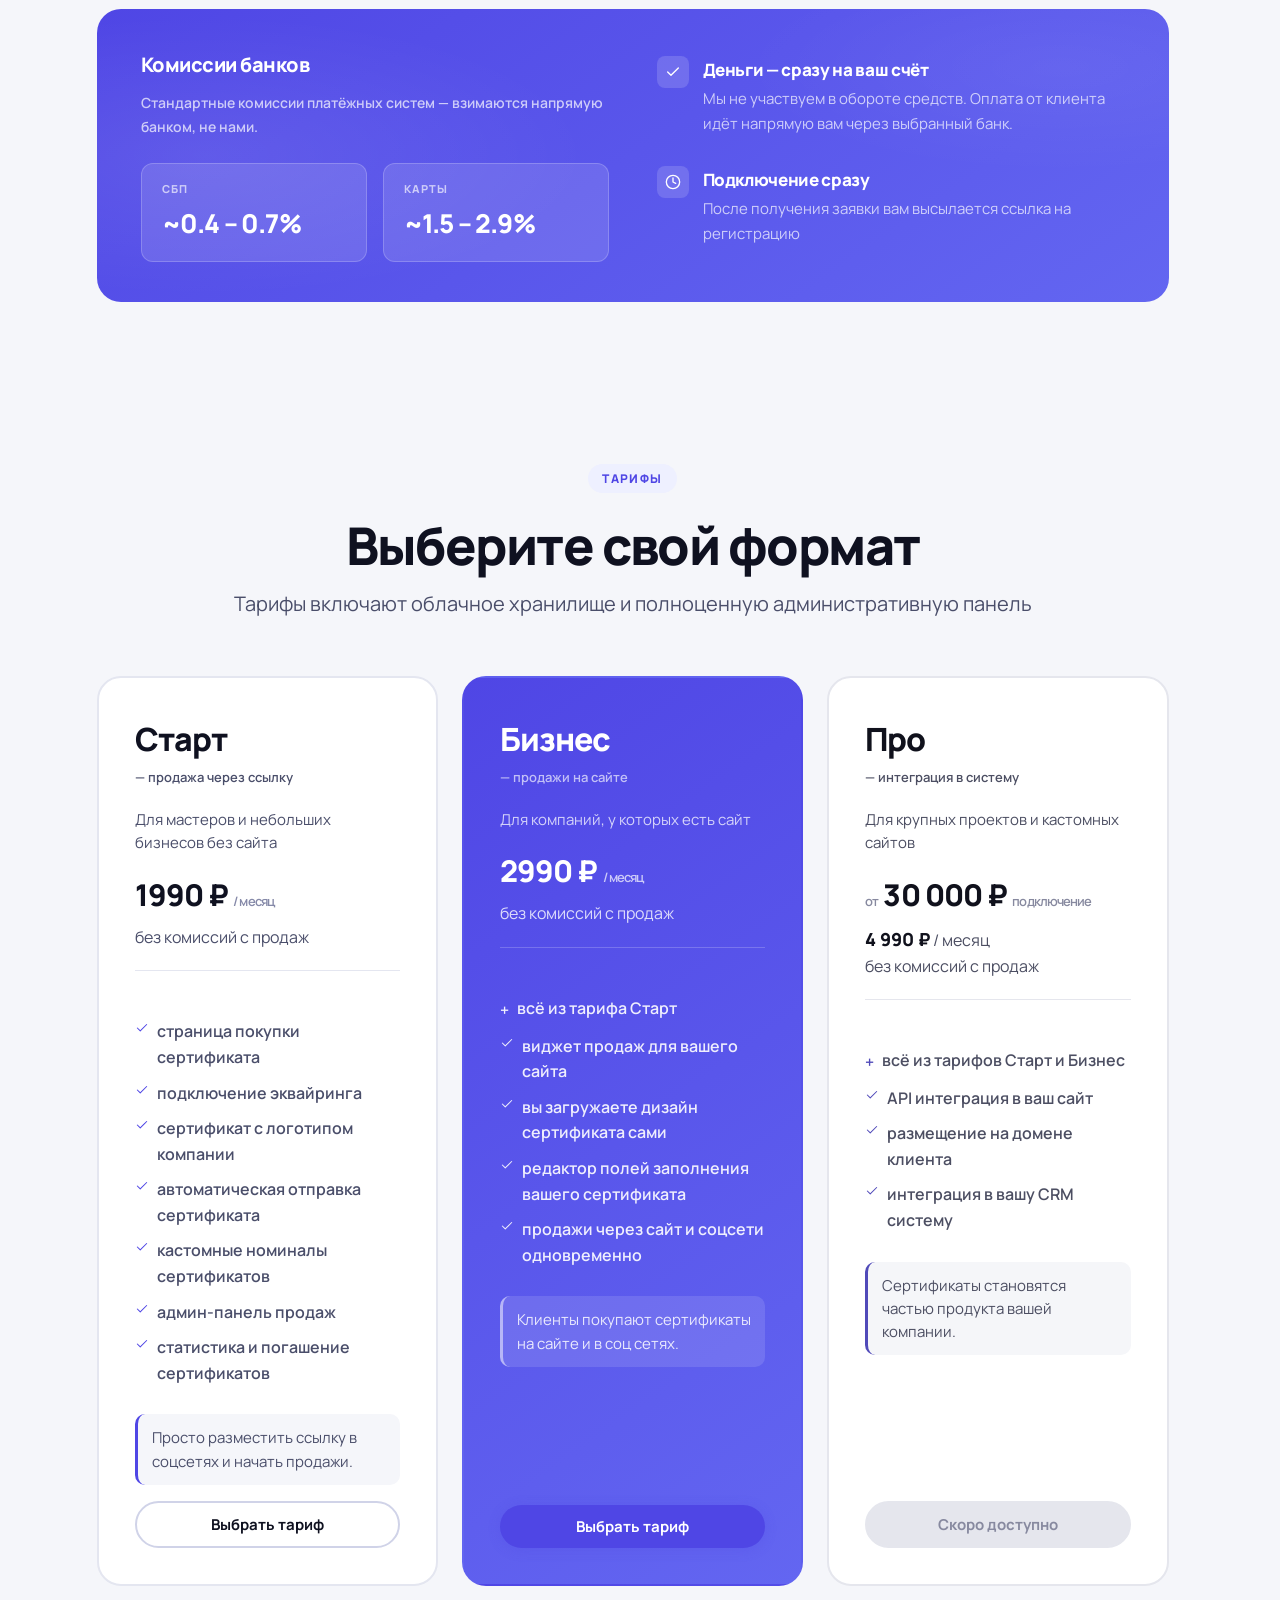
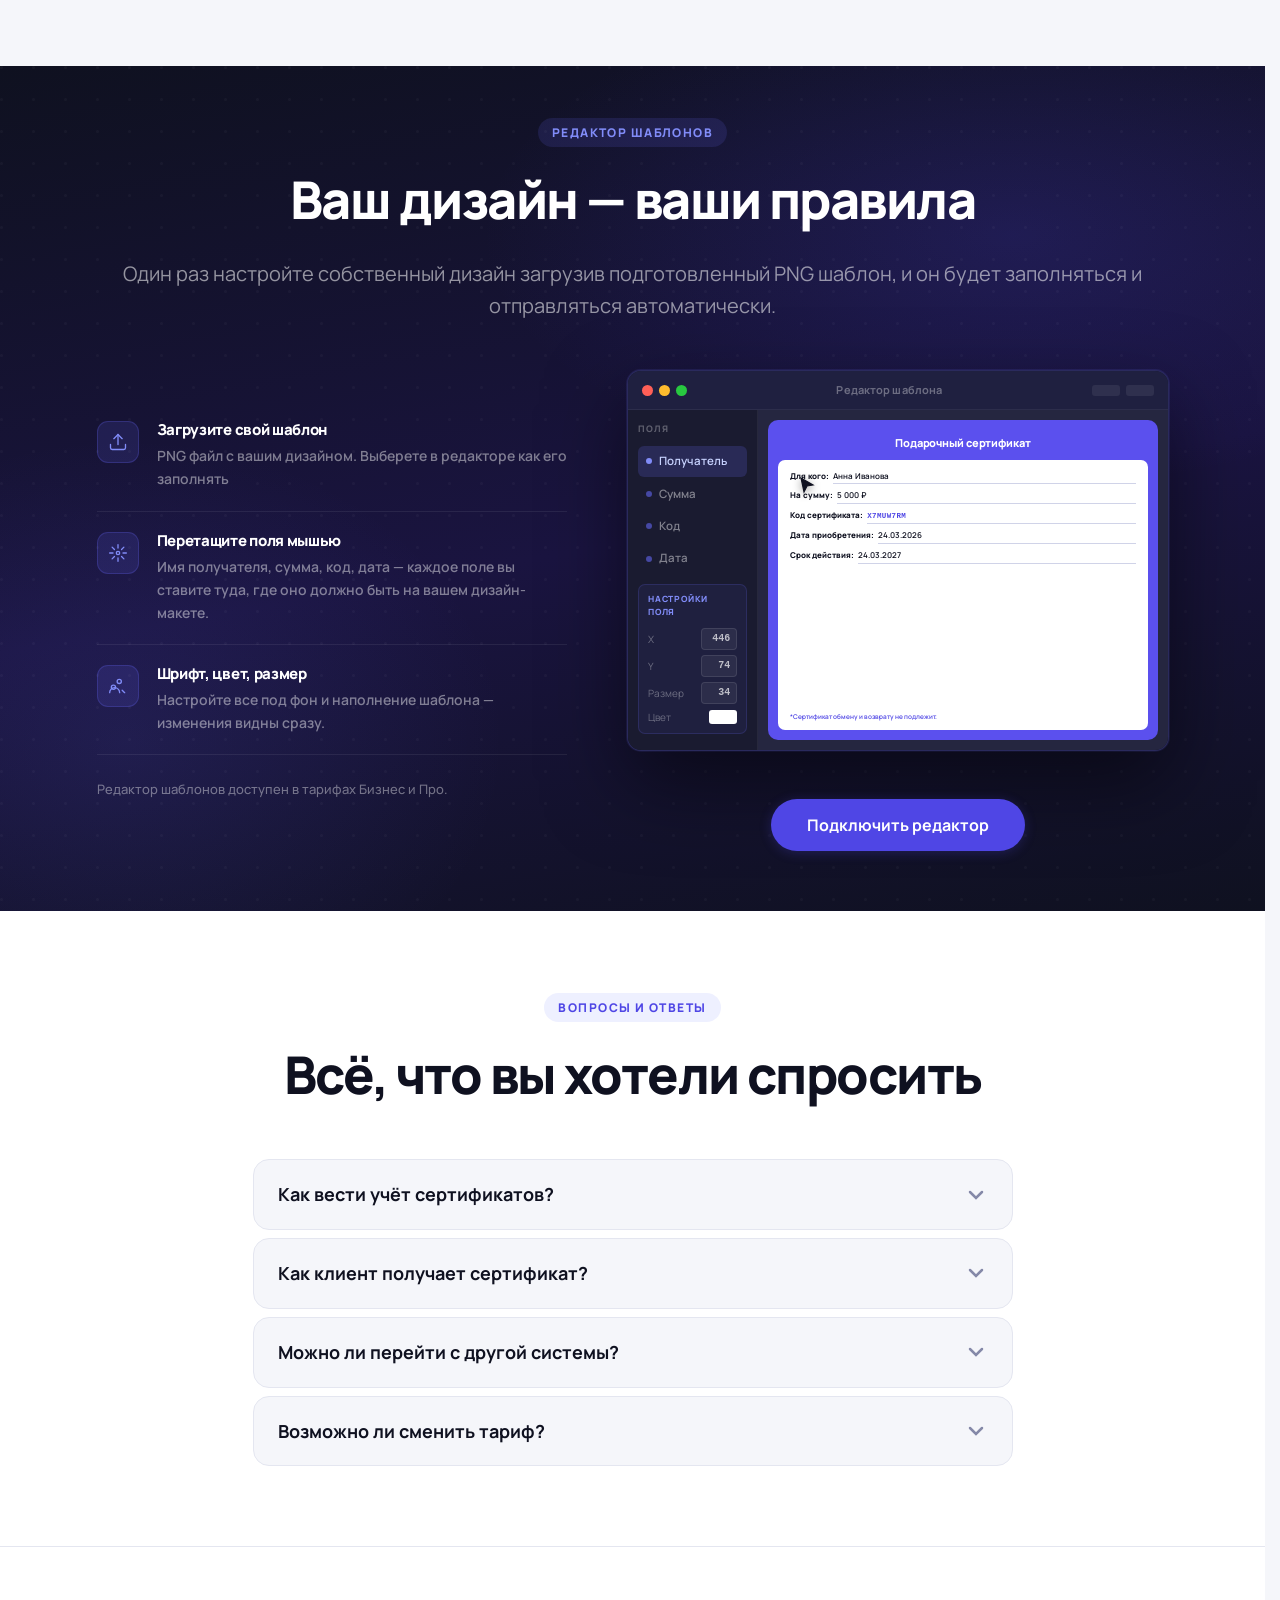
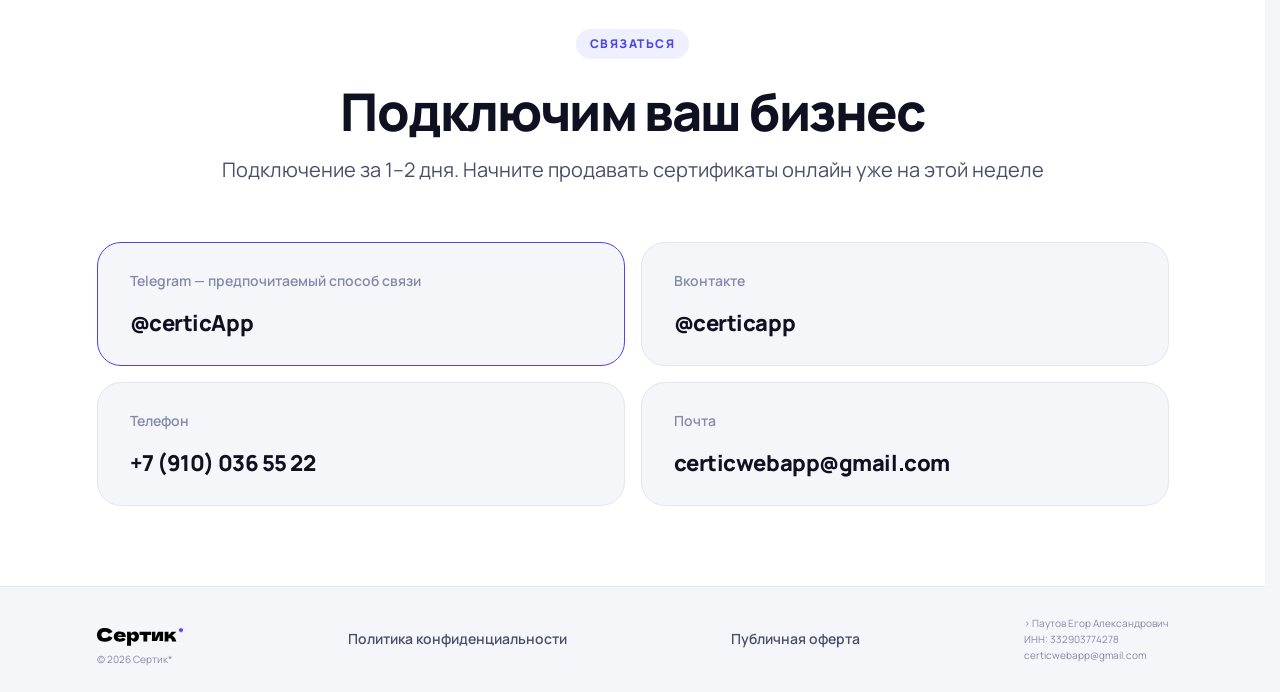
==== commit a1a04126: "real final" ====
--- a/index.html
+++ b/index.html
@@ -28,7 +28,7 @@
       <a href="#tester" class="nav__link">Тестер сервиса</a>
       <a href="#requirements" class="nav__link">Подключение</a>
       <a href="#pricing" class="nav__link">Тарифы</a>
-      <a href="#faq" class="nav__link">FAQ</a>
+      <a href="#faq" class="nav__link">Вопросы</a>
       <a href="#contacts" class="btn btn--primary btn--sm">Оставить заявку</a>
     </nav>
     <button class="burger" id="burger" aria-label="Меню">
@@ -75,7 +75,7 @@
   <div class="hero__content container">
    <div class="hero__content-main">
      <h1 class="hero__note">
-       <span class="hero__note-first">Продавайте </span>подарочные <span class="hero__note-first">сертификаты </span>онлайн и получайте оплату<span class="hero__note-first"> автоматически</span>
+       <span class="hero__note-first">Продавайте </span>подарочные <span class="hero__note-first">сертификаты </span>и получайте оплату<span class="hero__note-first"> автоматически</span>
      </h1>
      <p class="sh__sub_hero">*Без сайта и участия администратора</p>
    </div>
@@ -108,7 +108,7 @@
           <svg viewBox="0 0 24 24" fill="none" stroke="currentColor" stroke-width="1.6" stroke-linecap="round" stroke-linejoin="round"><rect x="3" y="3" width="18" height="18" rx="3"/><path d="M8 12h8M8 8h8M8 16h5"/></svg>
         </div>
         <div class="how__step-body">
-          <h3>Клиент заполняет форму</h3>
+          <h3>Клиент заполняет форму от Сертик</h3>
           <p></p>
         </div>
       </div>
@@ -219,13 +219,13 @@
       <div class="bcard reveal" data-d="80">
         <div class="bcard__tag"><svg xmlns="http://www.w3.org/2000/svg" viewBox="0 0 24 24" fill="none" stroke="currentColor" stroke-width="1.8" stroke-linecap="round" stroke-linejoin="round" ><polygon points="13 2 3 14 12 14 11 22 21 10 12 10 13 2"/></svg></div>
         <h3>Автоматизация</h3>
-        <p>Ваш получает сертификат сразу после оплаты. Его данные появляются в панели администратора мгновенно — ноль ручного труда.</p>
+        <p>Ваш клиент получает сертификат сразу после оплаты. Его данные появляются в панели администратора мгновенно — ноль ручного труда.</p>
       </div>
 
       <div class="bcard reveal" data-d="160">
         <div class="bcard__tag"><svg xmlns="http://www.w3.org/2000/svg" viewBox="0 0 24 24" fill="none" stroke="currentColor" stroke-width="1.8" stroke-linecap="round" stroke-linejoin="round" ><path d="M12 19l7-7 3 3-7 7-3-3z"/><path d="M18 13l-1.5-7.5L2 2l3.5 14.5L13 18l5-5z"/><path d="M2 2l7.586 7.586"/><circle cx="11" cy="11" r="2"/></svg></div>
         <h3>Индивидуальный дизайн</h3>
-        <p>Кастомизация сертификата под ваш фирменный стиль, и интеграция на сайт с тарифами "Бизнес" и "Про".</p>
+        <p>Кастомизация сертификата под ваш фирменный стиль, и интеграция на ваш сайт с тарифами "Бизнес" и "Про".</p>
       </div>
 
       <div class="bcard reveal" data-d="240">
@@ -243,7 +243,7 @@
     </div>
     <div class="how__result reveal">
     <div class="how__result-inner">
-    <p class="how__result-text"> <span class="hero__note-first">*Окупается</span> с 1 продажи в месяц, и ваши сертификаты в постоянном доступе, учет без хаоса и рисков</p>
+    <p class="how__result-text"> <span class="hero__note-first">*Окупается</span> с 1 продажи в месяц, и ваши сертификаты в постоянном доступе, а учет без хаоса и рисков</p>
       </div>
 
       </div>
@@ -705,7 +705,7 @@
     <div class="sh reveal">
       <div class="sh__label">до подключения</div>
       <h2 class="sh__title">Что нужно для старта</h2>
-      <p class="sh__sub">Для работы сервиса нужен интернет-эквайринг — всё остальное мы настроим за вас</p>
+      <p class="sh__sub">Для работы сервиса нужен интернет-эквайринг и быстрая настройка</p>
     </div>
 
     <div class="req__grid">
@@ -732,6 +732,8 @@
           <span class="req__provider">ЮKassa</span>
           <span class="req__provider">Т-Банк</span>
           <span class="req__provider">Сбербанк</span>
+          <span class="req__provider">Альфабанк</span>
+          <span class="req__provider">Robokassa</span>
         </div>
       </div>
 
@@ -779,8 +781,8 @@
             <svg xmlns="http://www.w3.org/2000/svg" viewBox="0 0 24 24" fill="none" stroke="currentColor" stroke-width="2" stroke-linecap="round" stroke-linejoin="round"><circle cx="12" cy="12" r="10"/><polyline points="12 6 12 12 16 14"/></svg>
           </div>
           <div>
-            <strong>Подключение за 1–2 дня</strong>
-            <p>После заявки всё настраиваем самостоятельно — вам нужно только предоставить доступы к эквайрингу.</p>
+            <strong>Подключение сразу</strong>
+            <p>После получения заявки вам высылается ссылка на регистрацию</p>
           </div>
         </div>
       </div>
